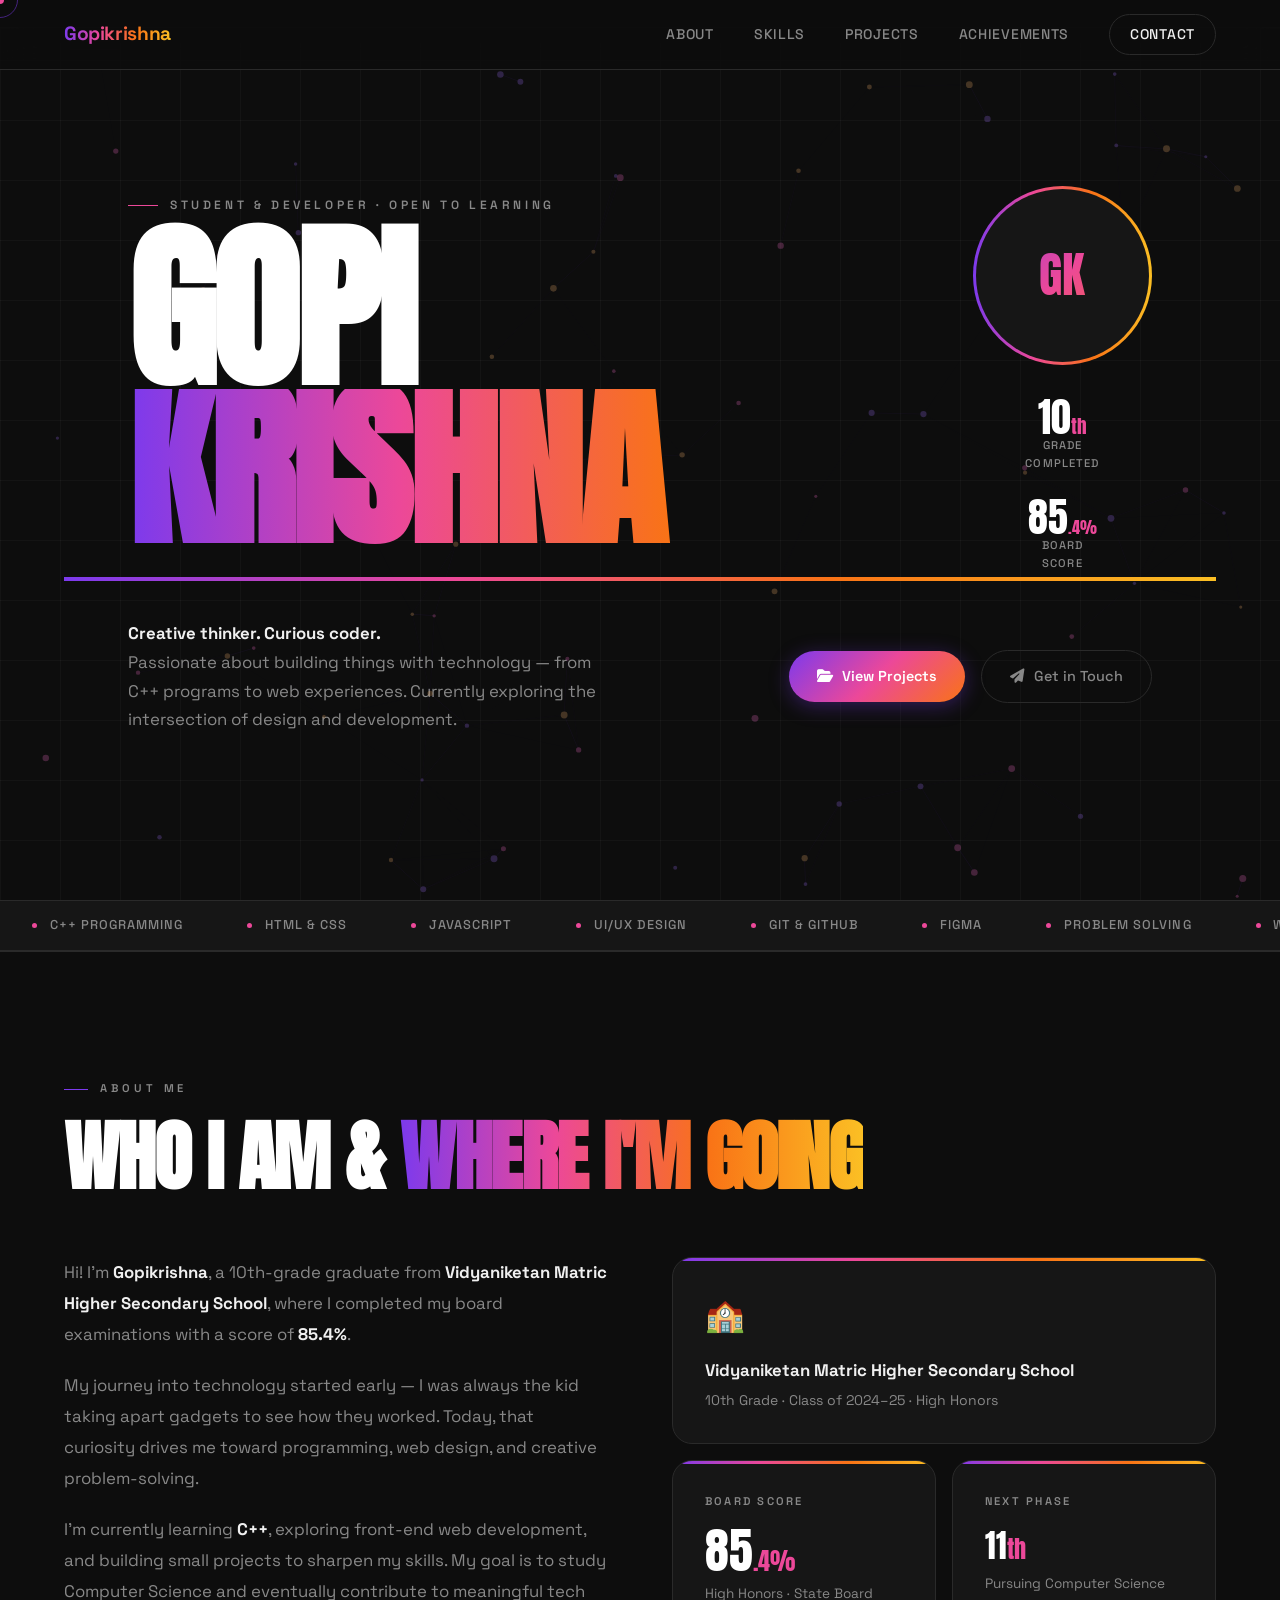
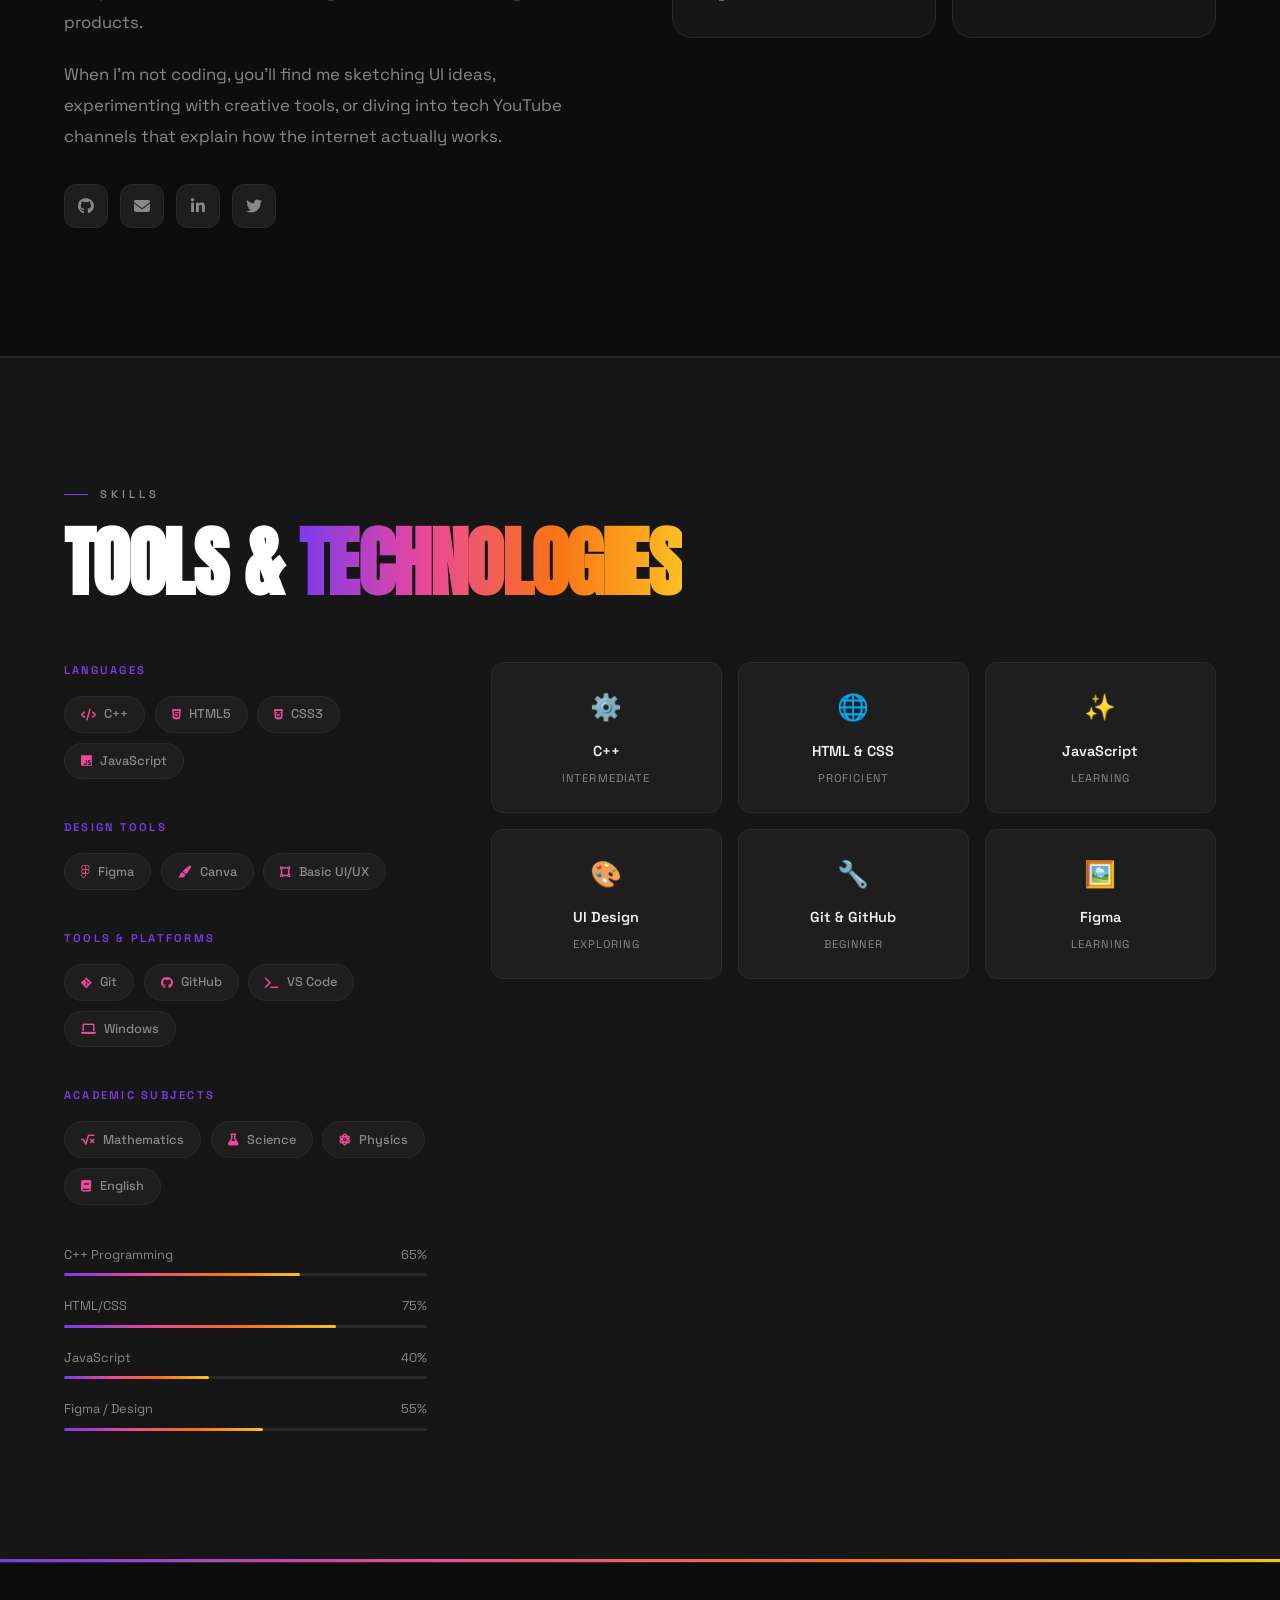
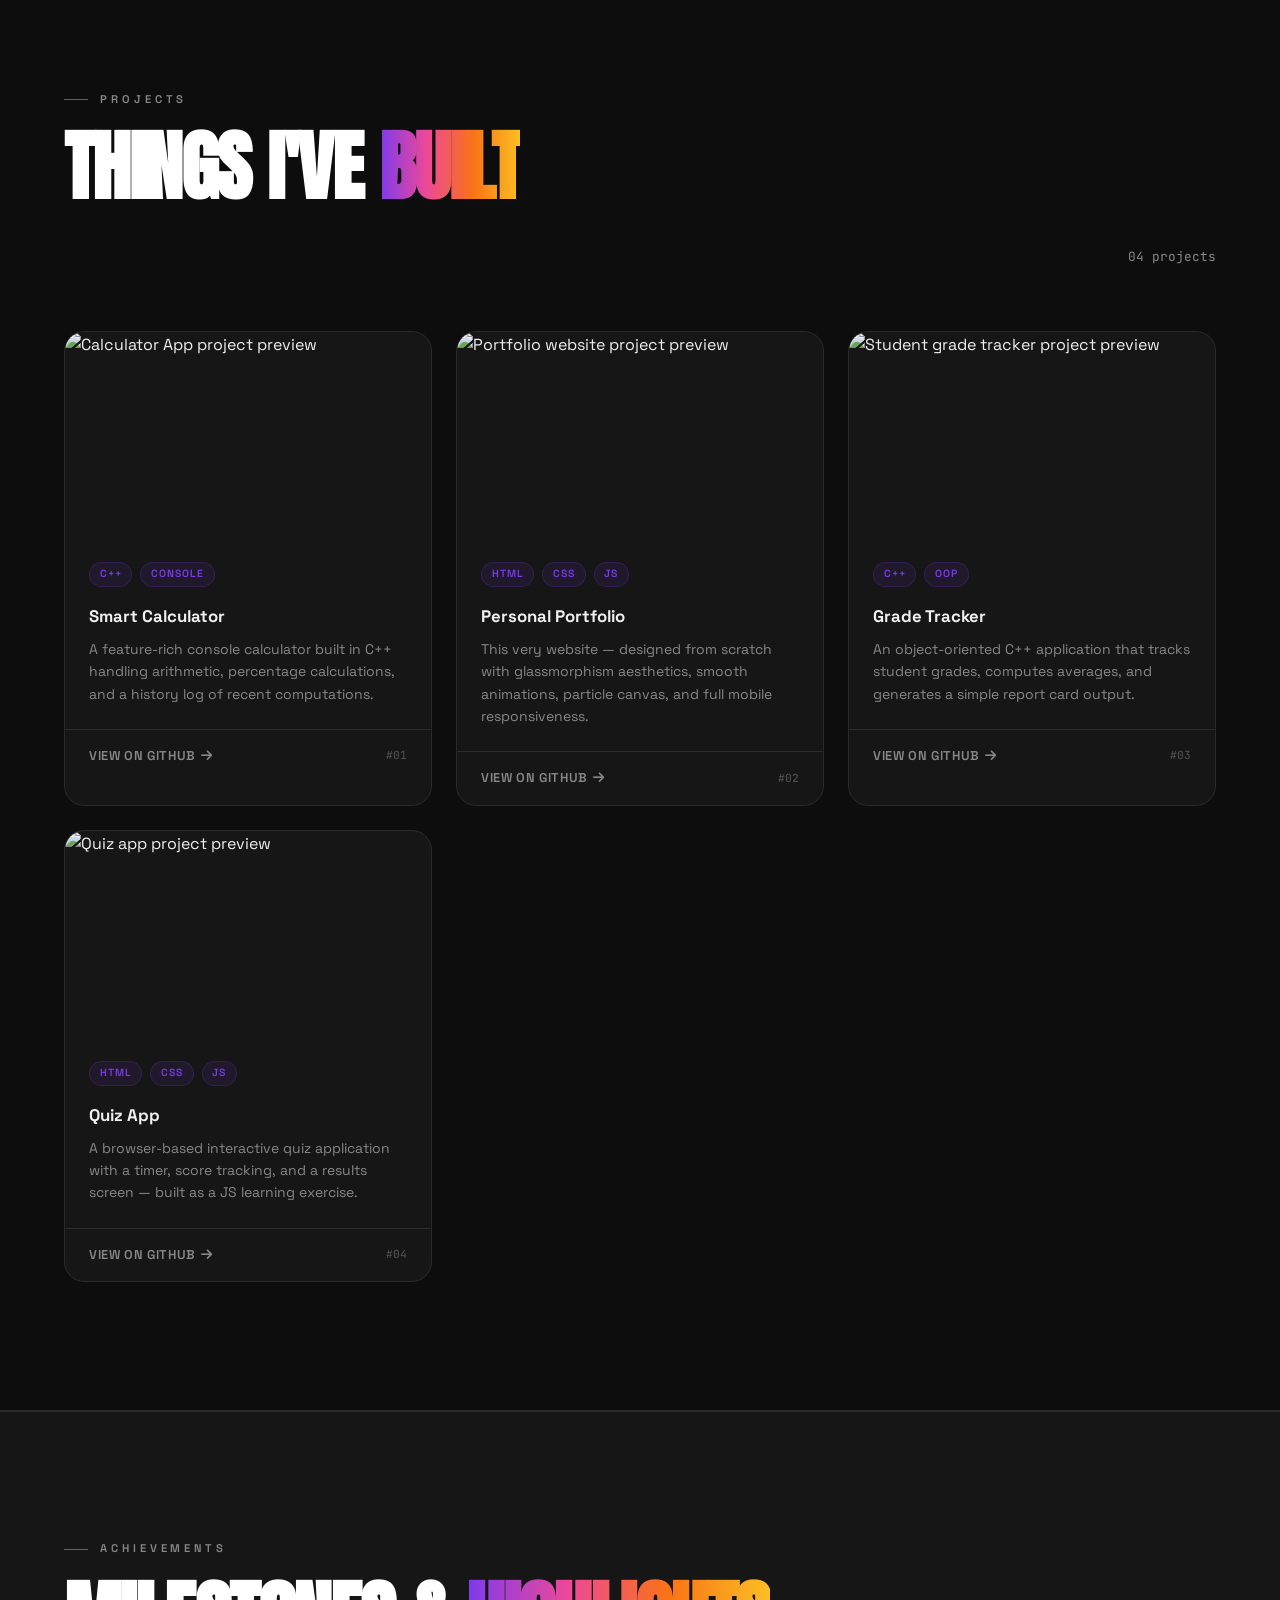
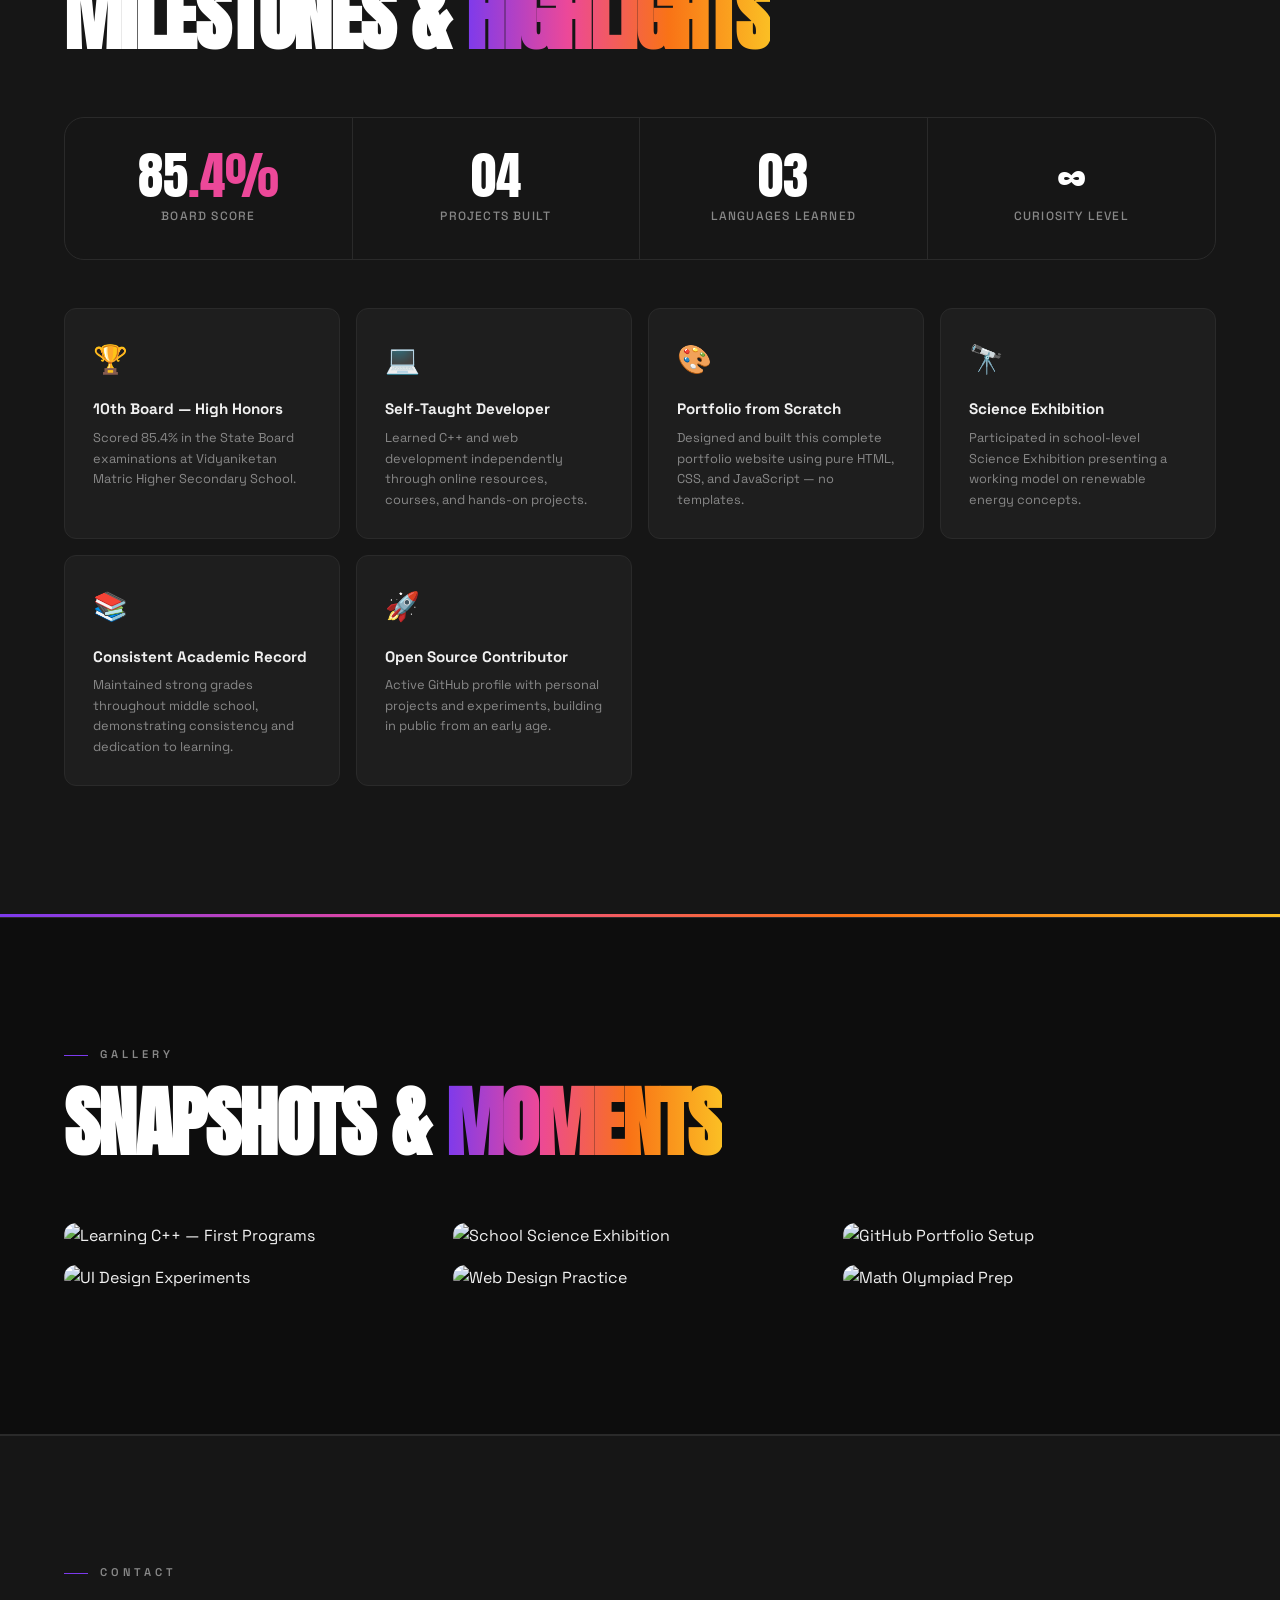
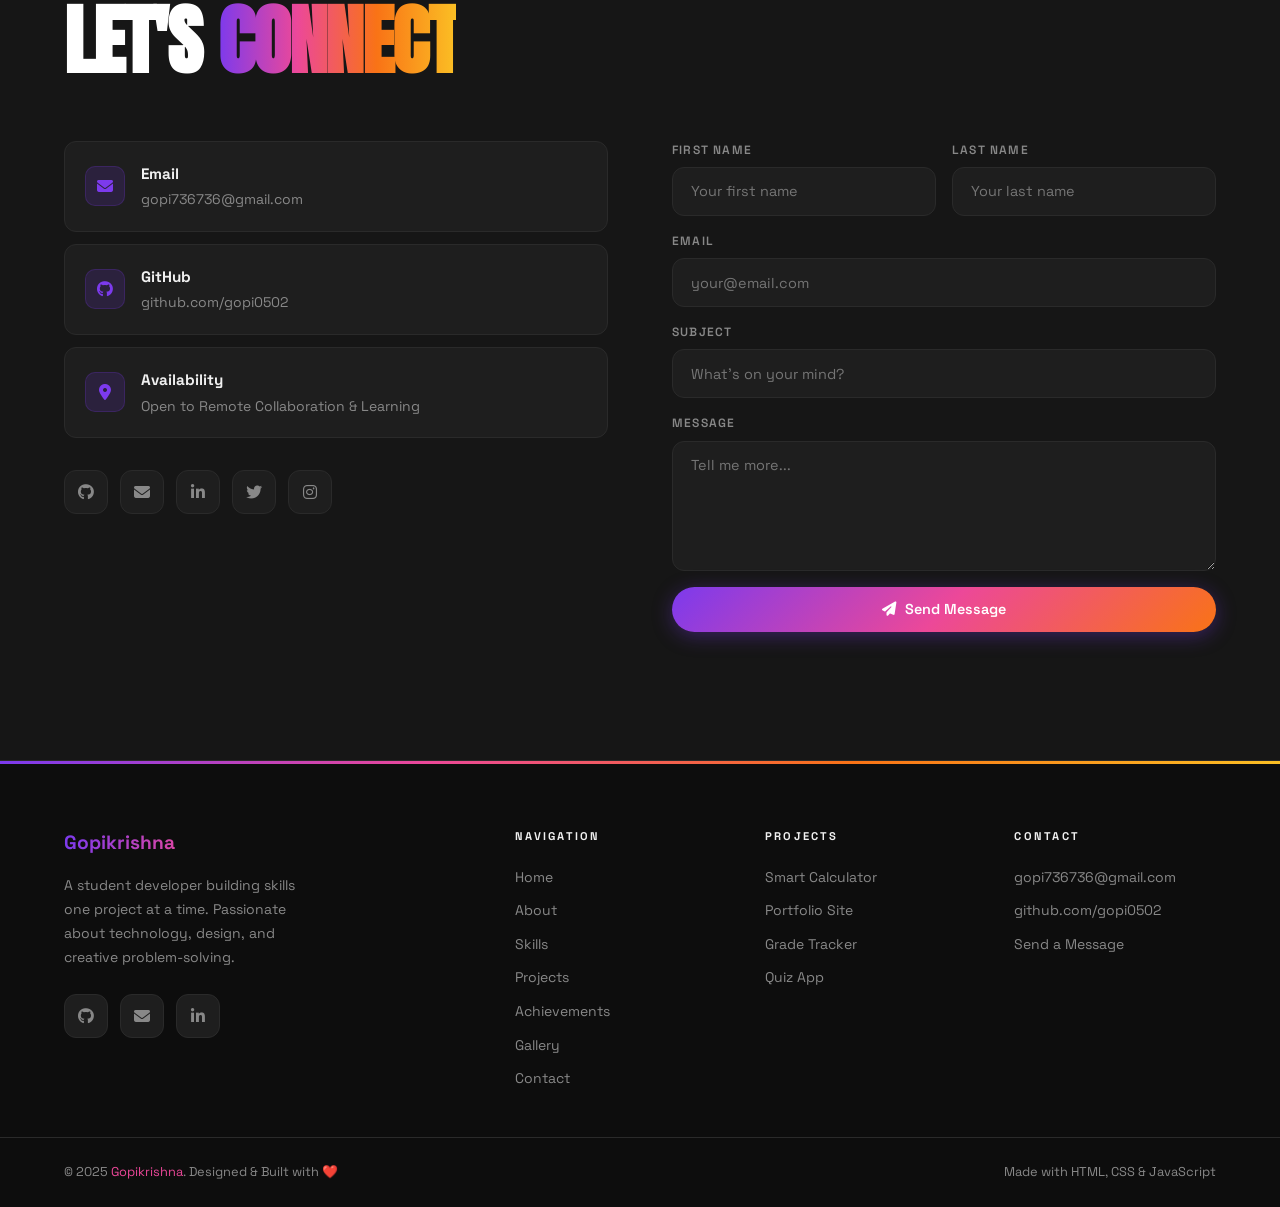
==== index.html @ faa22179 "Add files via upload" ====
<!DOCTYPE html>
<html lang="en">
<head>
  <meta charset="UTF-8" />
  <meta name="viewport" content="width=device-width, initial-scale=1.0" />
  <meta name="description" content="Gopikrishna — Student Developer & Tech Enthusiast. Explore my projects, skills, and achievements." />
  <meta name="keywords" content="Gopikrishna, student portfolio, developer, web design, C++, programming" />
  <meta name="author" content="Gopikrishna" />
  <meta property="og:title" content="Gopikrishna — Portfolio" />
  <meta property="og:description" content="Student Developer, Tech Enthusiast & Creative Thinker" />
  <meta property="og:type" content="website" />
  <title>Gopikrishna — Portfolio</title>

  <!-- Google Fonts: Space Grotesk (body) + Anton (hero display) -->
  <link rel="preconnect" href="https://fonts.googleapis.com" />
  <link rel="preconnect" href="https://fonts.gstatic.com" crossorigin />
  <link href="https://fonts.googleapis.com/css2?family=Anton&family=Space+Grotesk:wght@300;400;500;600;700&family=JetBrains+Mono:wght@400;500&display=swap" rel="stylesheet" />

  <!-- Font Awesome -->
  <link rel="stylesheet" href="https://cdnjs.cloudflare.com/ajax/libs/font-awesome/6.5.0/css/all.min.css" />

  <style>
    /* =============================================
       CSS CUSTOM PROPERTIES
    ============================================= */
    :root {
      --bg:          #0d0d0d;
      --bg-card:     #161616;
      --bg-card2:    #1e1e1e;
      --text:        #f0f0f0;
      --text-muted:  #888;
      --text-dim:    #555;
      --border:      #2a2a2a;
      --accent-1:    #7c3aed;  /* violet */
      --accent-2:    #ec4899;  /* pink */
      --accent-3:    #f97316;  /* orange */
      --accent-4:    #06b6d4;  /* cyan */
      --gradient:    linear-gradient(90deg, #7c3aed, #ec4899, #f97316, #fbbf24);
      --gradient-v:  linear-gradient(135deg, #7c3aed 0%, #ec4899 50%, #f97316 100%);
      --font-display: 'Anton', sans-serif;
      --font-body:    'Space Grotesk', sans-serif;
      --font-mono:    'JetBrains Mono', monospace;
      --nav-h:       70px;
      --radius:      12px;
      --radius-lg:   20px;
      --shadow:      0 8px 40px rgba(0,0,0,.6);
      --transition:  all 0.35s cubic-bezier(0.25, 0.46, 0.45, 0.94);
    }

    /* =============================================
       RESET & BASE
    ============================================= */
    *, *::before, *::after { box-sizing: border-box; margin: 0; padding: 0; }

    html { scroll-behavior: smooth; font-size: 16px; }

    body {
      background: var(--bg);
      color: var(--text);
      font-family: var(--font-body);
      line-height: 1.6;
      overflow-x: hidden;
      cursor: none;
    }

    a { color: inherit; text-decoration: none; }
    img { display: block; max-width: 100%; }
    ul { list-style: none; }

    /* =============================================
       CUSTOM CURSOR
    ============================================= */
    .cursor-dot {
      position: fixed; top: 0; left: 0; z-index: 9999;
      width: 8px; height: 8px; border-radius: 50%;
      background: var(--accent-2);
      pointer-events: none;
      transform: translate(-50%, -50%);
      transition: width .15s, height .15s, background .2s;
    }
    .cursor-ring {
      position: fixed; top: 0; left: 0; z-index: 9998;
      width: 36px; height: 36px; border-radius: 50%;
      border: 1.5px solid rgba(124,58,237,.5);
      pointer-events: none;
      transform: translate(-50%, -50%);
      transition: transform .08s linear, width .3s, height .3s, border-color .3s;
    }
    body.cursor-hover .cursor-dot { width: 14px; height: 14px; background: var(--accent-3); }
    body.cursor-hover .cursor-ring { width: 54px; height: 54px; border-color: var(--accent-3); }

    /* =============================================
       SCROLLBAR
    ============================================= */
    ::-webkit-scrollbar { width: 4px; }
    ::-webkit-scrollbar-track { background: var(--bg); }
    ::-webkit-scrollbar-thumb { background: var(--border); border-radius: 4px; }
    ::-webkit-scrollbar-thumb:hover { background: var(--accent-1); }

    /* =============================================
       GRID OVERLAY (background texture)
    ============================================= */
    .grid-overlay {
      position: fixed; inset: 0; z-index: 0; pointer-events: none;
      background-image:
        linear-gradient(rgba(255,255,255,.03) 1px, transparent 1px),
        linear-gradient(90deg, rgba(255,255,255,.03) 1px, transparent 1px);
      background-size: 60px 60px;
    }

    /* =============================================
       NAVIGATION
    ============================================= */
    nav {
      position: fixed; top: 0; left: 0; right: 0; z-index: 100;
      height: var(--nav-h);
      display: flex; align-items: center; justify-content: space-between;
      padding: 0 clamp(1.5rem, 5vw, 4rem);
      border-bottom: 1px solid var(--border);
      background: rgba(13,13,13,.85);
      backdrop-filter: blur(20px);
      transition: var(--transition);
    }
    nav.scrolled { border-bottom-color: rgba(124,58,237,.3); }

    .nav-logo {
      font-family: var(--font-body);
      font-weight: 700; font-size: 1.2rem;
      letter-spacing: -.02em;
      background: var(--gradient);
      -webkit-background-clip: text; -webkit-text-fill-color: transparent;
    }

    .nav-links {
      display: flex; align-items: center; gap: 2.5rem;
    }
    .nav-links a {
      font-size: .875rem; font-weight: 500;
      color: var(--text-muted);
      letter-spacing: .05em; text-transform: uppercase;
      transition: var(--transition);
      position: relative;
    }
    .nav-links a::after {
      content: ''; position: absolute; bottom: -3px; left: 0; right: 0;
      height: 1px; background: var(--gradient); transform: scaleX(0);
      transition: transform .3s ease; transform-origin: left;
    }
    .nav-links a:hover, .nav-links a.active { color: var(--text); }
    .nav-links a:hover::after, .nav-links a.active::after { transform: scaleX(1); }

    .nav-cta {
      padding: .5rem 1.25rem;
      border: 1px solid var(--border);
      border-radius: 100px;
      font-size: .8rem; font-weight: 600;
      letter-spacing: .05em; text-transform: uppercase;
      color: var(--text) !important;
      transition: var(--transition);
      background: transparent;
    }
    .nav-cta:hover {
      background: var(--accent-1) !important;
      border-color: var(--accent-1) !important;
      color: #fff !important;
    }
    .nav-cta::after { display: none !important; }

    /* Hamburger */
    .hamburger {
      display: none; flex-direction: column; gap: 5px;
      cursor: pointer; padding: 4px; background: none; border: none;
    }
    .hamburger span {
      display: block; width: 24px; height: 2px;
      background: var(--text); border-radius: 2px;
      transition: var(--transition);
    }
    .hamburger.open span:nth-child(1) { transform: rotate(45deg) translate(5px, 5px); }
    .hamburger.open span:nth-child(2) { opacity: 0; }
    .hamburger.open span:nth-child(3) { transform: rotate(-45deg) translate(5px, -5px); }

    /* Mobile menu */
    .mobile-menu {
      position: fixed; top: var(--nav-h); left: 0; right: 0; z-index: 99;
      background: rgba(13,13,13,.97);
      backdrop-filter: blur(20px);
      border-bottom: 1px solid var(--border);
      padding: 2rem;
      display: flex; flex-direction: column; gap: 1.5rem;
      transform: translateY(-110%); transition: transform .4s cubic-bezier(.77,0,.175,1);
    }
    .mobile-menu.open { transform: translateY(0); }
    .mobile-menu a { font-size: 1.5rem; font-weight: 600; }

    /* =============================================
       HERO SECTION — Dribbble-style big typography
    ============================================= */
    #hero {
      position: relative; z-index: 1;
      min-height: 100vh;
      padding-top: var(--nav-h);
      display: flex; flex-direction: column;
      overflow: hidden;
    }

    /* Top portion: name + avatar + stats */
    .hero-top {
      flex: 1;
      display: grid;
      grid-template-columns: 1fr auto;
      align-items: center;
      padding: clamp(3rem, 8vw, 6rem) clamp(1.5rem, 5vw, 4rem) 0;
      gap: 2rem;
    }

    .hero-headline-wrap { position: relative; }

    .hero-eyebrow {
      font-size: .75rem; font-weight: 600; letter-spacing: .3em;
      text-transform: uppercase; color: var(--text-muted);
      margin-bottom: 1rem;
      display: flex; align-items: center; gap: .75rem;
    }
    .hero-eyebrow::before {
      content: ''; display: inline-block;
      width: 30px; height: 1px; background: var(--accent-2);
    }

    .hero-name {
      font-family: var(--font-display);
      font-size: clamp(5rem, 14vw, 14rem);
      line-height: .88;
      letter-spacing: -.02em;
      color: #fff;
      text-transform: uppercase;
      /* Split to two lines naturally */
    }
    /* The gradient stripe sits between the two lines visually */
    .hero-name span.line1 { display: block; }
    .hero-name span.line2 {
      display: block;
      /* Clip gradient into second word */
      background: var(--gradient);
      -webkit-background-clip: text;
      -webkit-text-fill-color: transparent;
    }

    .hero-right {
      display: flex; flex-direction: column; align-items: center;
      gap: 2rem; padding-top: 1rem;
    }

    /* Avatar */
    .hero-avatar {
      width: clamp(110px, 14vw, 180px);
      height: clamp(110px, 14vw, 180px);
      border-radius: 50%;
      overflow: hidden;
      border: 3px solid transparent;
      background:
        linear-gradient(var(--bg-card), var(--bg-card)) padding-box,
        var(--gradient) border-box;
      flex-shrink: 0;
      position: relative;
    }
    .hero-avatar img {
      width: 100%; height: 100%; object-fit: cover;
      border-radius: 50%; filter: grayscale(20%);
    }
    .hero-avatar-initials {
      position: absolute; inset: 0;
      display: flex; align-items: center; justify-content: center;
      font-family: var(--font-display); font-size: 3rem;
      background: var(--gradient-v);
      -webkit-background-clip: text; -webkit-text-fill-color: transparent;
    }

    /* Stats (right column small numbers) */
    .hero-stats {
      display: flex; flex-direction: column; gap: 1.5rem;
      text-align: center;
    }
    .hero-stat-num {
      font-family: var(--font-display); font-size: 2.5rem;
      line-height: 1; color: #fff;
    }
    .hero-stat-label {
      font-size: .7rem; font-weight: 500; letter-spacing: .1em;
      text-transform: uppercase; color: var(--text-muted);
    }

    /* Gradient divider stripe (the iconic rainbow bar) */
    .hero-stripe {
      height: 4px;
      background: var(--gradient);
      margin: 0;
      position: relative;
      z-index: 2;
    }

    /* Bottom row: tagline + CTA */
    .hero-bottom {
      display: flex; align-items: center; justify-content: space-between;
      padding: clamp(1.5rem, 3vw, 2.5rem) clamp(1.5rem, 5vw, 4rem);
      gap: 1.5rem; flex-wrap: wrap;
    }
    .hero-tagline {
      font-size: clamp(.875rem, 2vw, 1.05rem);
      color: var(--text-muted);
      max-width: 480px; line-height: 1.7;
    }
    .hero-tagline strong { color: var(--text); }

    .hero-actions { display: flex; align-items: center; gap: 1rem; flex-wrap: wrap; }

    .btn-primary {
      display: inline-flex; align-items: center; gap: .6rem;
      padding: .85rem 1.75rem;
      background: var(--gradient-v); border: none;
      border-radius: 100px; color: #fff;
      font-family: var(--font-body); font-weight: 600; font-size: .9rem;
      cursor: pointer; transition: var(--transition);
      box-shadow: 0 4px 20px rgba(124,58,237,.35);
    }
    .btn-primary:hover { transform: translateY(-2px); box-shadow: 0 8px 30px rgba(124,58,237,.5); }

    .btn-ghost {
      display: inline-flex; align-items: center; gap: .6rem;
      padding: .85rem 1.75rem;
      background: transparent;
      border: 1px solid var(--border);
      border-radius: 100px; color: var(--text-muted);
      font-family: var(--font-body); font-weight: 500; font-size: .9rem;
      cursor: pointer; transition: var(--transition);
    }
    .btn-ghost:hover { border-color: var(--text-muted); color: var(--text); transform: translateY(-2px); }

    /* =============================================
       MARQUEE TICKER
    ============================================= */
    .marquee-bar {
      position: relative; z-index: 2;
      background: var(--bg-card); border-top: 1px solid var(--border);
      border-bottom: 1px solid var(--border);
      overflow: hidden; padding: .9rem 0;
    }
    .marquee-track {
      display: flex; gap: 0;
      animation: marquee 28s linear infinite;
      white-space: nowrap;
    }
    .marquee-item {
      display: inline-flex; align-items: center; gap: .8rem;
      padding: 0 2rem;
      font-size: .8rem; font-weight: 500;
      letter-spacing: .08em; text-transform: uppercase;
      color: var(--text-muted);
      flex-shrink: 0;
    }
    .marquee-item .dot {
      width: 5px; height: 5px; border-radius: 50%;
      background: var(--accent-2); flex-shrink: 0;
    }
    @keyframes marquee {
      from { transform: translateX(0); }
      to   { transform: translateX(-50%); }
    }

    /* =============================================
       SECTION SHARED STYLES
    ============================================= */
    section {
      position: relative; z-index: 1;
      padding: clamp(4rem, 10vw, 8rem) clamp(1.5rem, 5vw, 4rem);
    }

    .section-label {
      font-size: .7rem; font-weight: 600; letter-spacing: .35em;
      text-transform: uppercase; color: var(--text-muted);
      display: flex; align-items: center; gap: .75rem;
      margin-bottom: 1.5rem;
    }
    .section-label::before {
      content: ''; width: 24px; height: 1px; background: var(--accent-1);
    }

    .section-title {
      font-family: var(--font-display);
      font-size: clamp(2.5rem, 6vw, 5rem);
      line-height: .92; letter-spacing: -.02em;
      text-transform: uppercase; color: #fff;
      margin-bottom: clamp(2.5rem, 5vw, 4rem);
    }
    .section-title .grad {
      background: var(--gradient);
      -webkit-background-clip: text; -webkit-text-fill-color: transparent;
    }

    .section-divider { height: 1px; background: var(--border); margin: 0; }
    .section-stripe { height: 3px; background: var(--gradient); }

    /* Fade-in on scroll */
    .fade-in {
      opacity: 0; transform: translateY(30px);
      transition: opacity .7s ease, transform .7s ease;
    }
    .fade-in.visible { opacity: 1; transform: translateY(0); }
    .fade-in.delay-1 { transition-delay: .1s; }
    .fade-in.delay-2 { transition-delay: .2s; }
    .fade-in.delay-3 { transition-delay: .35s; }
    .fade-in.delay-4 { transition-delay: .5s; }

    /* =============================================
       ABOUT SECTION
    ============================================= */
    #about { background: var(--bg); border-top: 1px solid var(--border); }

    .about-grid {
      display: grid;
      grid-template-columns: 1fr 1fr;
      gap: clamp(2rem, 5vw, 5rem);
      align-items: start;
    }

    .about-text p {
      font-size: 1.05rem; color: var(--text-muted); line-height: 1.85;
      margin-bottom: 1.25rem;
    }
    .about-text p strong { color: var(--text); }

    .about-card {
      background: var(--bg-card);
      border: 1px solid var(--border); border-radius: var(--radius-lg);
      padding: 2rem; position: relative; overflow: hidden;
    }
    .about-card::before {
      content: ''; position: absolute; top: 0; left: 0; right: 0;
      height: 3px; background: var(--gradient);
    }

    .about-card-title {
      font-size: .7rem; font-weight: 600; letter-spacing: .2em;
      text-transform: uppercase; color: var(--text-muted);
      margin-bottom: 1rem;
    }
    .about-card-value {
      font-family: var(--font-display);
      font-size: 3rem; color: #fff; line-height: 1;
    }
    .about-card-value .unit { font-size: 1.5rem; color: var(--accent-2); }
    .about-card-sub { font-size: .85rem; color: var(--text-muted); margin-top: .5rem; }

    .about-cards-row { display: grid; grid-template-columns: 1fr 1fr; gap: 1rem; }

    /* School info card */
    .school-card {
      background: var(--bg-card); border: 1px solid var(--border);
      border-radius: var(--radius-lg); padding: 2rem;
      position: relative; overflow: hidden;
      grid-column: 1 / -1;
    }
    .school-card::before {
      content: ''; position: absolute; top: 0; left: 0; right: 0;
      height: 3px; background: var(--gradient);
    }
    .school-card-icon { font-size: 2rem; margin-bottom: 1rem; }
    .school-card-name { font-weight: 700; font-size: 1.05rem; margin-bottom: .3rem; }
    .school-card-detail { font-size: .875rem; color: var(--text-muted); }

    /* Bubble effect for about cards */
    .bubble-box {
      cursor: pointer;
      transition: transform 0.38s cubic-bezier(0.34, 1.56, 0.64, 1),
                  box-shadow 0.38s ease,
                  border-color 0.38s ease;
    }
    .bubble-box:hover,
    .bubble-box:active,
    .bubble-box.is-bubble-inflated {
      transform: scale(1.06);
      box-shadow: 0 12px 40px rgba(124,58,237,.25);
      border-color: rgba(124,58,237,.4);
      z-index: 5;
    }

    /* =============================================
       SKILLS SECTION
    ============================================= */
    #skills { background: var(--bg-card); border-top: 1px solid var(--border); }

    .skills-layout {
      display: grid;
      grid-template-columns: 1fr 2fr;
      gap: clamp(2rem, 5vw, 5rem);
      align-items: start;
    }

    .skill-category { margin-bottom: 2.5rem; }
    .skill-cat-label {
      font-size: .7rem; font-weight: 600; letter-spacing: .2em;
      text-transform: uppercase; color: var(--accent-1);
      margin-bottom: 1rem;
    }

    .skill-tags { display: flex; flex-wrap: wrap; gap: .6rem; }
    .skill-tag {
      display: inline-flex; align-items: center; gap: .5rem;
      padding: .45rem 1rem;
      background: var(--bg-card2); border: 1px solid var(--border);
      border-radius: 100px;
      font-size: .8rem; font-weight: 500; color: var(--text-muted);
      transition: var(--transition); cursor: default;
    }
    .skill-tag:hover { border-color: var(--accent-1); color: var(--text); background: rgba(124,58,237,.1); }
    .skill-tag .skill-icon { color: var(--accent-2); font-size: .75rem; }

    /* Big skill display on right */
    .skills-big-grid {
      display: grid; grid-template-columns: repeat(3, 1fr); gap: 1rem;
    }

    .skill-card {
      background: var(--bg-card2); border: 1px solid var(--border);
      border-radius: var(--radius); padding: 1.5rem 1.25rem;
      text-align: center; position: relative; overflow: hidden;
      transition: var(--transition);
    }
    .skill-card::before {
      content: ''; position: absolute; bottom: 0; left: 0; right: 0;
      height: 2px; background: var(--gradient);
      transform: scaleX(0); transition: transform .4s ease;
    }
    .skill-card:hover { border-color: rgba(124,58,237,.3); transform: translateY(-4px); }
    .skill-card:hover::before { transform: scaleX(1); }

    .skill-card-icon { font-size: 1.6rem; margin-bottom: .75rem; }
    .skill-card-name { font-weight: 600; font-size: .9rem; margin-bottom: .4rem; }
    .skill-card-level {
      font-size: .7rem; letter-spacing: .1em; text-transform: uppercase;
      color: var(--text-muted);
    }

    /* Progress bars */
    .progress-list { display: flex; flex-direction: column; gap: 1.25rem; }
    .progress-item {}
    .progress-header {
      display: flex; justify-content: space-between;
      font-size: .8rem; color: var(--text-muted); margin-bottom: .5rem;
    }
    .progress-bar {
      height: 3px; background: var(--border); border-radius: 3px; overflow: hidden;
    }
    .progress-fill {
      height: 100%; border-radius: 3px;
      background: var(--gradient);
      width: 0; transition: width 1.2s cubic-bezier(.25,.46,.45,.94);
    }

    /* =============================================
       PROJECTS SECTION
    ============================================= */
    #projects { background: var(--bg); border-top: 1px solid var(--border); }

    .projects-header {
      display: flex; align-items: flex-end; justify-content: space-between;
      margin-bottom: clamp(2.5rem, 5vw, 4rem); flex-wrap: wrap; gap: 1.5rem;
    }
    .projects-count {
      font-family: var(--font-mono); font-size: .8rem;
      color: var(--text-muted);
    }

    .projects-grid {
      display: grid;
      grid-template-columns: repeat(auto-fill, minmax(320px, 1fr));
      gap: 1.5rem;
    }

    .project-card {
      background: var(--bg-card); border: 1px solid var(--border);
      border-radius: var(--radius-lg); overflow: hidden;
      position: relative;
      transition: transform 0.38s cubic-bezier(0.34, 1.56, 0.64, 1), box-shadow .35s ease, border-color .35s ease;
      cursor: pointer;
    }
    .project-card:hover {
      transform: scale(1.04) translateY(-4px);
      box-shadow: 0 20px 50px rgba(0,0,0,.5);
      border-color: rgba(124,58,237,.3);
    }

    .project-thumb {
      width: 100%; aspect-ratio: 16/9;
      object-fit: cover; display: block;
      filter: grayscale(30%); transition: filter .4s;
    }
    .project-card:hover .project-thumb { filter: grayscale(0%); }

    .project-info { padding: 1.5rem; }
    .project-tags { display: flex; flex-wrap: wrap; gap: .5rem; margin-bottom: 1rem; }
    .project-tag {
      font-size: .65rem; font-weight: 600; letter-spacing: .1em;
      text-transform: uppercase; color: var(--accent-1);
      padding: .2rem .6rem; background: rgba(124,58,237,.1);
      border: 1px solid rgba(124,58,237,.2); border-radius: 100px;
    }
    .project-title { font-weight: 700; font-size: 1.05rem; margin-bottom: .5rem; }
    .project-desc { font-size: .875rem; color: var(--text-muted); line-height: 1.6; }

    .project-footer {
      display: flex; align-items: center; justify-content: space-between;
      padding: 1rem 1.5rem;
      border-top: 1px solid var(--border);
    }
    .project-link {
      display: inline-flex; align-items: center; gap: .4rem;
      font-size: .8rem; font-weight: 600; letter-spacing: .05em;
      text-transform: uppercase; color: var(--text-muted);
      transition: color .25s;
    }
    .project-card:hover .project-link { color: var(--accent-2); }
    .project-number {
      font-family: var(--font-mono); font-size: .7rem; color: var(--text-dim);
    }

    /* =============================================
       ACHIEVEMENTS SECTION
    ============================================= */
    #achievements {
      background: var(--bg-card); border-top: 1px solid var(--border);
    }

    .ach-grid { display: grid; grid-template-columns: repeat(auto-fill, minmax(260px, 1fr)); gap: 1rem; }

    .ach-card {
      background: var(--bg-card2); border: 1px solid var(--border);
      border-radius: var(--radius); padding: 1.75rem;
      transition: transform 0.38s cubic-bezier(0.34, 1.56, 0.64, 1), box-shadow .35s, border-color .35s;
      cursor: default; position: relative; overflow: hidden;
    }
    .ach-card::after {
      content: ''; position: absolute;
      bottom: 0; left: 0; right: 0; height: 2px;
      background: var(--gradient); transform: scaleX(0);
      transition: transform .4s ease;
    }
    .ach-card:hover { transform: scale(1.04); box-shadow: 0 12px 35px rgba(0,0,0,.4); border-color: rgba(124,58,237,.3); }
    .ach-card:hover::after { transform: scaleX(1); }

    .ach-icon { font-size: 1.75rem; margin-bottom: 1rem; }
    .ach-title { font-weight: 700; font-size: .95rem; margin-bottom: .4rem; }
    .ach-desc { font-size: .8rem; color: var(--text-muted); line-height: 1.6; }

    /* Big stat strip */
    .stat-strip {
      display: grid;
      grid-template-columns: repeat(4, 1fr);
      border: 1px solid var(--border); border-radius: var(--radius-lg);
      overflow: hidden; margin-bottom: 3rem;
    }
    .stat-strip-item {
      padding: 2rem 1.5rem; text-align: center;
      border-right: 1px solid var(--border);
      transition: var(--transition); cursor: default;
    }
    .stat-strip-item:last-child { border-right: none; }
    .stat-strip-item:hover { background: rgba(124,58,237,.06); }
    .stat-strip-num {
      font-family: var(--font-display); font-size: clamp(2rem, 4vw, 3.5rem);
      line-height: 1; color: #fff; margin-bottom: .4rem;
    }
    .stat-strip-num .accent { color: var(--accent-2); }
    .stat-strip-label { font-size: .75rem; font-weight: 500; letter-spacing: .1em; text-transform: uppercase; color: var(--text-muted); }

    /* =============================================
       GALLERY / LIGHTBOX
    ============================================= */
    #gallery { background: var(--bg); border-top: 1px solid var(--border); }

    .gallery-grid {
      columns: 3; gap: 1rem; column-gap: 1rem;
    }
    .gallery-item {
      break-inside: avoid; margin-bottom: 1rem;
      border-radius: var(--radius); overflow: hidden;
      cursor: pointer; position: relative;
    }
    .gallery-item img {
      width: 100%; display: block;
      filter: grayscale(20%); transition: filter .4s, transform .5s;
    }
    .gallery-item:hover img { filter: grayscale(0%); transform: scale(1.03); }
    .gallery-item-overlay {
      position: absolute; inset: 0;
      background: linear-gradient(to top, rgba(0,0,0,.7), transparent 60%);
      opacity: 0; transition: opacity .3s;
      display: flex; align-items: flex-end; padding: 1rem;
    }
    .gallery-item:hover .gallery-item-overlay { opacity: 1; }
    .gallery-item-caption { font-size: .8rem; font-weight: 500; color: #fff; }

    /* Lightbox */
    .lightbox {
      position: fixed; inset: 0; z-index: 1000;
      background: rgba(0,0,0,.93);
      display: none; align-items: center; justify-content: center;
      backdrop-filter: blur(12px);
    }
    .lightbox.active { display: flex; }
    .lightbox-img {
      max-width: 85vw; max-height: 80vh;
      border-radius: var(--radius); box-shadow: var(--shadow);
      object-fit: contain;
    }
    .lightbox-close {
      position: absolute; top: 1.5rem; right: 1.5rem;
      width: 44px; height: 44px; border-radius: 50%;
      background: rgba(255,255,255,.08); border: 1px solid var(--border);
      color: #fff; font-size: 1.1rem; cursor: pointer;
      display: flex; align-items: center; justify-content: center;
      transition: var(--transition);
    }
    .lightbox-close:hover { background: var(--accent-2); }
    .lightbox-nav {
      position: absolute; top: 50%; transform: translateY(-50%);
      width: 44px; height: 44px; border-radius: 50%;
      background: rgba(255,255,255,.08); border: 1px solid var(--border);
      color: #fff; font-size: .9rem; cursor: pointer;
      display: flex; align-items: center; justify-content: center;
      transition: var(--transition);
    }
    .lightbox-nav:hover { background: var(--accent-1); }
    .lightbox-prev { left: 1.5rem; }
    .lightbox-next { right: 1.5rem; }
    .lightbox-caption {
      position: absolute; bottom: 1.5rem; left: 50%; transform: translateX(-50%);
      font-size: .85rem; color: var(--text-muted);
      background: rgba(0,0,0,.5); padding: .4rem 1rem; border-radius: 100px;
    }

    /* =============================================
       CONTACT SECTION
    ============================================= */
    #contact { background: var(--bg-card); border-top: 1px solid var(--border); }

    .contact-layout {
      display: grid; grid-template-columns: 1fr 1fr;
      gap: clamp(2rem, 5vw, 5rem); align-items: start;
    }

    .contact-info-item {
      display: flex; align-items: center; gap: 1rem;
      padding: 1.25rem; background: var(--bg-card2);
      border: 1px solid var(--border); border-radius: var(--radius);
      margin-bottom: .75rem; transition: var(--transition);
    }
    .contact-info-item:hover { border-color: var(--accent-1); }
    .contact-info-icon {
      width: 40px; height: 40px; border-radius: 10px;
      background: rgba(124,58,237,.15); border: 1px solid rgba(124,58,237,.2);
      display: flex; align-items: center; justify-content: center;
      color: var(--accent-1); flex-shrink: 0;
    }
    .contact-info-text { font-size: .875rem; color: var(--text-muted); }
    .contact-info-text strong { display: block; color: var(--text); font-size: .95rem; margin-bottom: .15rem; }

    .contact-form { display: flex; flex-direction: column; gap: 1rem; }
    .form-row { display: grid; grid-template-columns: 1fr 1fr; gap: 1rem; }
    .form-group { display: flex; flex-direction: column; gap: .45rem; }
    .form-label { font-size: .75rem; font-weight: 600; letter-spacing: .1em; text-transform: uppercase; color: var(--text-muted); }
    .form-input, .form-textarea {
      padding: .9rem 1.1rem;
      background: var(--bg-card2); border: 1px solid var(--border);
      border-radius: var(--radius); color: var(--text);
      font-family: var(--font-body); font-size: .9rem;
      transition: border-color .25s, box-shadow .25s;
      outline: none; width: 100%;
    }
    .form-input:focus, .form-textarea:focus {
      border-color: var(--accent-1);
      box-shadow: 0 0 0 3px rgba(124,58,237,.12);
    }
    .form-textarea { resize: vertical; min-height: 130px; }

    /* Social links */
    .social-links { display: flex; gap: .75rem; margin-top: 2rem; }
    .social-link {
      width: 44px; height: 44px; border-radius: 12px;
      background: var(--bg-card2); border: 1px solid var(--border);
      display: flex; align-items: center; justify-content: center;
      font-size: 1rem; color: var(--text-muted);
      transition: var(--transition);
    }
    .social-link:hover { background: var(--accent-1); border-color: var(--accent-1); color: #fff; transform: translateY(-3px); }

    /* =============================================
       FOOTER
    ============================================= */
    footer {
      position: relative; z-index: 1;
      border-top: 1px solid var(--border);
      background: var(--bg);
    }

    .footer-stripe { height: 3px; background: var(--gradient); }

    .footer-top {
      display: grid;
      grid-template-columns: 2fr 1fr 1fr 1fr;
      gap: 3rem;
      padding: 4rem clamp(1.5rem, 5vw, 4rem) 3rem;
    }

    .footer-brand .footer-logo {
      font-weight: 700; font-size: 1.2rem;
      background: var(--gradient);
      -webkit-background-clip: text; -webkit-text-fill-color: transparent;
      margin-bottom: 1rem;
    }
    .footer-brand p { font-size: .875rem; color: var(--text-muted); line-height: 1.7; max-width: 260px; }

    .footer-col-title { font-size: .7rem; font-weight: 700; letter-spacing: .2em; text-transform: uppercase; color: var(--text); margin-bottom: 1.25rem; }
    .footer-col-links { display: flex; flex-direction: column; gap: .7rem; }
    .footer-col-links a { font-size: .875rem; color: var(--text-muted); transition: color .25s; }
    .footer-col-links a:hover { color: var(--text); }

    .footer-bottom {
      display: flex; align-items: center; justify-content: space-between;
      padding: 1.5rem clamp(1.5rem, 5vw, 4rem);
      border-top: 1px solid var(--border);
      flex-wrap: wrap; gap: 1rem;
    }
    .footer-copy { font-size: .8rem; color: var(--text-muted); }
    .footer-copy span { color: var(--accent-2); }

    /* =============================================
       BACK TO TOP
    ============================================= */
    .back-top {
      position: fixed; bottom: 2rem; right: 2rem; z-index: 50;
      width: 44px; height: 44px; border-radius: 12px;
      background: var(--accent-1); border: none;
      color: #fff; font-size: .9rem; cursor: pointer;
      display: flex; align-items: center; justify-content: center;
      box-shadow: 0 4px 20px rgba(124,58,237,.4);
      opacity: 0; transform: translateY(10px);
      transition: opacity .3s, transform .3s;
    }
    .back-top.visible { opacity: 1; transform: translateY(0); }
    .back-top:hover { background: var(--accent-2); transform: translateY(-3px); }

    /* =============================================
       CANVAS (ambient particle) BEHIND HERO
    ============================================= */
    #particle-canvas {
      position: absolute; top: 0; left: 0;
      width: 100%; height: 100%;
      pointer-events: none; z-index: 0; opacity: .35;
    }

    /* =============================================
       RESPONSIVE
    ============================================= */
    @media (max-width: 1024px) {
      .about-grid { grid-template-columns: 1fr; }
      .skills-layout { grid-template-columns: 1fr; }
      .skills-big-grid { grid-template-columns: repeat(2, 1fr); }
      .footer-top { grid-template-columns: 1fr 1fr; gap: 2rem; }
      .stat-strip { grid-template-columns: repeat(2, 1fr); }
      .stat-strip-item:nth-child(2) { border-right: none; }
      .stat-strip-item:nth-child(3) { border-top: 1px solid var(--border); }
    }

    @media (max-width: 768px) {
      .nav-links { display: none; }
      .hamburger { display: flex; }
      .hero-top { grid-template-columns: 1fr; }
      .hero-right { flex-direction: row; justify-content: flex-start; }
      .hero-stats { flex-direction: row; gap: 2rem; }
      .about-cards-row { grid-template-columns: 1fr; }
      .projects-grid { grid-template-columns: 1fr; }
      .contact-layout { grid-template-columns: 1fr; }
      .form-row { grid-template-columns: 1fr; }
      .gallery-grid { columns: 2; }
      .ach-grid { grid-template-columns: 1fr 1fr; }
      .footer-top { grid-template-columns: 1fr 1fr; }
      .stat-strip { grid-template-columns: repeat(2, 1fr); }
    }

    @media (max-width: 480px) {
      .hero-name { font-size: clamp(3.5rem, 18vw, 5rem); }
      .gallery-grid { columns: 1; }
      .ach-grid { grid-template-columns: 1fr; }
      .footer-top { grid-template-columns: 1fr; }
      .stat-strip { grid-template-columns: 1fr 1fr; }
    }
  </style>
</head>

<body>
  <!-- Custom cursor -->
  <div class="cursor-dot" id="cursorDot"></div>
  <div class="cursor-ring" id="cursorRing"></div>

  <!-- Grid overlay texture -->
  <div class="grid-overlay" aria-hidden="true"></div>

  <!-- ====== NAVIGATION ====== -->
  <nav id="navbar" role="navigation" aria-label="Main navigation">
    <a href="#hero" class="nav-logo" aria-label="Gopikrishna home">Gopikrishna</a>

    <div class="nav-links" role="list">
      <a href="#about"        role="listitem" class="active">About</a>
      <a href="#skills"       role="listitem">Skills</a>
      <a href="#projects"     role="listitem">Projects</a>
      <a href="#achievements" role="listitem">Achievements</a>
      <a href="#contact" class="nav-cta" role="listitem">Contact</a>
    </div>

    <button class="hamburger" id="hamburger" aria-label="Toggle menu" aria-expanded="false">
      <span></span><span></span><span></span>
    </button>
  </nav>

  <!-- Mobile menu -->
  <div class="mobile-menu" id="mobileMenu" role="dialog" aria-label="Mobile navigation">
    <a href="#about"        onclick="closeMobile()">About</a>
    <a href="#skills"       onclick="closeMobile()">Skills</a>
    <a href="#projects"     onclick="closeMobile()">Projects</a>
    <a href="#achievements" onclick="closeMobile()">Achievements</a>
    <a href="#gallery"      onclick="closeMobile()">Gallery</a>
    <a href="#contact"      onclick="closeMobile()">Contact</a>
  </div>

  <!-- ====== HERO SECTION ====== -->
  <section id="hero" aria-label="Hero">
    <canvas id="particle-canvas" aria-hidden="true"></canvas>

    <!-- Top: big name + avatar + stats -->
    <div class="hero-top">
      <div class="hero-headline-wrap">
        <div class="hero-eyebrow">Student &amp; Developer · Open to Learning</div>
        <h1 class="hero-name">
          <span class="line1">Gopi</span>
          <span class="line2">krishna</span>
        </h1>
      </div>

      <div class="hero-right">
        <!-- Circular avatar -->
        <div class="hero-avatar" aria-label="Gopikrishna profile photo">
          <div class="hero-avatar-initials" aria-hidden="true">GK</div>
        </div>

        <!-- Stats column -->
        <div class="hero-stats">
          <div>
            <div class="hero-stat-num">10<span style="font-size:1.2rem;color:var(--accent-2)">th</span></div>
            <div class="hero-stat-label">Grade<br>Completed</div>
          </div>
          <div>
            <div class="hero-stat-num">85<span style="font-size:1rem;color:var(--accent-2)">.4%</span></div>
            <div class="hero-stat-label">Board<br>Score</div>
          </div>
        </div>
      </div>
    </div><!-- /.hero-top -->

    <!-- Rainbow gradient stripe -->
    <div class="hero-stripe" aria-hidden="true"></div>

    <!-- Bottom: tagline + CTA -->
    <div class="hero-bottom">
      <p class="hero-tagline">
        <strong>Creative thinker. Curious coder.</strong><br>
        Passionate about building things with technology — from C++ programs to web experiences.
        Currently exploring the intersection of design and development.
      </p>
      <div class="hero-actions">
        <a href="#projects" class="btn-primary">
          <i class="fas fa-folder-open" aria-hidden="true"></i> View Projects
        </a>
        <a href="#contact" class="btn-ghost">
          <i class="fas fa-paper-plane" aria-hidden="true"></i> Get in Touch
        </a>
      </div>
    </div><!-- /.hero-bottom -->
  </section><!-- /#hero -->

  <!-- ====== MARQUEE TICKER ====== -->
  <div class="marquee-bar" aria-hidden="true">
    <div class="marquee-track" id="marqueeTrack">
      <!-- Items duplicated in JS for seamless loop -->
    </div>
  </div>

  <!-- ====== ABOUT SECTION ====== -->
  <section id="about" aria-label="About me">
    <div class="section-label">About Me</div>
    <h2 class="section-title">Who I Am &amp; <span class="grad">Where I'm Going</span></h2>

    <div class="about-grid">
      <!-- Left: text -->
      <div class="about-text fade-in">
        <p>
          Hi! I'm <strong>Gopikrishna</strong>, a 10th-grade graduate from
          <strong>Vidyaniketan Matric Higher Secondary School</strong>,
          where I completed my board examinations with a score of <strong>85.4%</strong>.
        </p>
        <p>
          My journey into technology started early — I was always the kid taking apart gadgets
          to see how they worked. Today, that curiosity drives me toward programming, web design,
          and creative problem-solving.
        </p>
        <p>
          I'm currently learning <strong>C++</strong>, exploring front-end web development,
          and building small projects to sharpen my skills. My goal is to study Computer Science
          and eventually contribute to meaningful tech products.
        </p>
        <p>
          When I'm not coding, you'll find me sketching UI ideas, experimenting with creative tools,
          or diving into tech YouTube channels that explain how the internet actually works.
        </p>

        <!-- Social links in about -->
        <div class="social-links">
          <a href="https://github.com/gopi0502" target="_blank" rel="noopener noreferrer" class="social-link" aria-label="GitHub">
            <i class="fab fa-github"></i>
          </a>
          <a href="mailto:gopi736736@gmail.com" class="social-link" aria-label="Email">
            <i class="fas fa-envelope"></i>
          </a>
          <a href="#contact" class="social-link" aria-label="LinkedIn placeholder">
            <i class="fab fa-linkedin-in"></i>
          </a>
          <a href="#contact" class="social-link" aria-label="Twitter placeholder">
            <i class="fab fa-twitter"></i>
          </a>
        </div>
      </div>

      <!-- Right: cards -->
      <div>
        <!-- School card -->
        <div class="school-card bubble-box fade-in" role="article">
          <div class="school-card-icon">🏫</div>
          <div class="school-card-name">Vidyaniketan Matric Higher Secondary School</div>
          <div class="school-card-detail">10th Grade · Class of 2024–25 · High Honors</div>
        </div>

        <!-- Two stat cards -->
        <div class="about-cards-row" style="margin-top:1rem;">
          <div class="about-card bubble-box fade-in delay-1" role="article">
            <div class="about-card-title">Board Score</div>
            <div class="about-card-value">85<span class="unit">.4%</span></div>
            <div class="about-card-sub">High Honors · State Board</div>
          </div>
          <div class="about-card bubble-box fade-in delay-2" role="article">
            <div class="about-card-title">Next Phase</div>
            <div class="about-card-value" style="font-size:2rem;line-height:1.2">11<span class="unit">th</span></div>
            <div class="about-card-sub">Pursuing Computer Science</div>
          </div>
        </div>
      </div>
    </div>
  </section>

  <div class="section-divider"></div>

  <!-- ====== SKILLS SECTION ====== -->
  <section id="skills" aria-label="Skills and technologies">
    <div class="section-label">Skills</div>
    <h2 class="section-title">Tools &amp; <span class="grad">Technologies</span></h2>

    <div class="skills-layout">
      <!-- Left: categorized tags -->
      <div class="fade-in">
        <div class="skill-category">
          <div class="skill-cat-label">Languages</div>
          <div class="skill-tags">
            <span class="skill-tag"><i class="fas fa-code skill-icon"></i>C++</span>
            <span class="skill-tag"><i class="fab fa-html5 skill-icon"></i>HTML5</span>
            <span class="skill-tag"><i class="fab fa-css3-alt skill-icon"></i>CSS3</span>
            <span class="skill-tag"><i class="fab fa-js skill-icon"></i>JavaScript</span>
          </div>
        </div>
        <div class="skill-category">
          <div class="skill-cat-label">Design Tools</div>
          <div class="skill-tags">
            <span class="skill-tag"><i class="fab fa-figma skill-icon"></i>Figma</span>
            <span class="skill-tag"><i class="fas fa-paint-brush skill-icon"></i>Canva</span>
            <span class="skill-tag"><i class="fas fa-vector-square skill-icon"></i>Basic UI/UX</span>
          </div>
        </div>
        <div class="skill-category">
          <div class="skill-cat-label">Tools & Platforms</div>
          <div class="skill-tags">
            <span class="skill-tag"><i class="fab fa-git-alt skill-icon"></i>Git</span>
            <span class="skill-tag"><i class="fab fa-github skill-icon"></i>GitHub</span>
            <span class="skill-tag"><i class="fas fa-terminal skill-icon"></i>VS Code</span>
            <span class="skill-tag"><i class="fas fa-laptop skill-icon"></i>Windows</span>
          </div>
        </div>
        <div class="skill-category">
          <div class="skill-cat-label">Academic Subjects</div>
          <div class="skill-tags">
            <span class="skill-tag"><i class="fas fa-square-root-alt skill-icon"></i>Mathematics</span>
            <span class="skill-tag"><i class="fas fa-flask skill-icon"></i>Science</span>
            <span class="skill-tag"><i class="fas fa-atom skill-icon"></i>Physics</span>
            <span class="skill-tag"><i class="fas fa-book skill-icon"></i>English</span>
          </div>
        </div>

        <!-- Progress bars -->
        <div class="progress-list" style="margin-top:2rem;">
          <div class="progress-item fade-in delay-2">
            <div class="progress-header"><span>C++ Programming</span><span>65%</span></div>
            <div class="progress-bar"><div class="progress-fill" data-width="65"></div></div>
          </div>
          <div class="progress-item fade-in delay-3">
            <div class="progress-header"><span>HTML/CSS</span><span>75%</span></div>
            <div class="progress-bar"><div class="progress-fill" data-width="75"></div></div>
          </div>
          <div class="progress-item fade-in delay-4">
            <div class="progress-header"><span>JavaScript</span><span>40%</span></div>
            <div class="progress-bar"><div class="progress-fill" data-width="40"></div></div>
          </div>
          <div class="progress-item fade-in delay-4">
            <div class="progress-header"><span>Figma / Design</span><span>55%</span></div>
            <div class="progress-bar"><div class="progress-fill" data-width="55"></div></div>
          </div>
        </div>
      </div>

      <!-- Right: skill cards grid -->
      <div class="skills-big-grid">
        <div class="skill-card bubble-box fade-in">
          <div class="skill-card-icon">⚙️</div>
          <div class="skill-card-name">C++</div>
          <div class="skill-card-level">Intermediate</div>
        </div>
        <div class="skill-card bubble-box fade-in delay-1">
          <div class="skill-card-icon">🌐</div>
          <div class="skill-card-name">HTML & CSS</div>
          <div class="skill-card-level">Proficient</div>
        </div>
        <div class="skill-card bubble-box fade-in delay-2">
          <div class="skill-card-icon">✨</div>
          <div class="skill-card-name">JavaScript</div>
          <div class="skill-card-level">Learning</div>
        </div>
        <div class="skill-card bubble-box fade-in delay-1">
          <div class="skill-card-icon">🎨</div>
          <div class="skill-card-name">UI Design</div>
          <div class="skill-card-level">Exploring</div>
        </div>
        <div class="skill-card bubble-box fade-in delay-2">
          <div class="skill-card-icon">🔧</div>
          <div class="skill-card-name">Git & GitHub</div>
          <div class="skill-card-level">Beginner</div>
        </div>
        <div class="skill-card bubble-box fade-in delay-3">
          <div class="skill-card-icon">🖼️</div>
          <div class="skill-card-name">Figma</div>
          <div class="skill-card-level">Learning</div>
        </div>
      </div>
    </div>
  </section>

  <div class="section-stripe"></div>

  <!-- ====== PROJECTS SECTION ====== -->
  <section id="projects" aria-label="Projects">
    <div class="projects-header fade-in">
      <div>
        <div class="section-label">Projects</div>
        <h2 class="section-title">Things I've <span class="grad">Built</span></h2>
      </div>
      <div class="projects-count">04 projects</div>
    </div>

    <div class="projects-grid">

      <!-- Project 1 -->
      <article class="project-card bubble-box fade-in">
        <img src="https://picsum.photos/seed/proj1/640/360" alt="Calculator App project preview" class="project-thumb" loading="lazy" />
        <div class="project-info">
          <div class="project-tags">
            <span class="project-tag">C++</span>
            <span class="project-tag">Console</span>
          </div>
          <h3 class="project-title">Smart Calculator</h3>
          <p class="project-desc">A feature-rich console calculator built in C++ handling arithmetic, percentage calculations, and a history log of recent computations.</p>
        </div>
        <div class="project-footer">
          <a href="https://github.com/gopi0502" target="_blank" rel="noopener noreferrer" class="project-link">
            View on GitHub <i class="fas fa-arrow-right" aria-hidden="true"></i>
          </a>
          <span class="project-number">#01</span>
        </div>
      </article>

      <!-- Project 2 -->
      <article class="project-card bubble-box fade-in delay-1">
        <img src="https://picsum.photos/seed/proj2/640/360" alt="Portfolio website project preview" class="project-thumb" loading="lazy" />
        <div class="project-info">
          <div class="project-tags">
            <span class="project-tag">HTML</span>
            <span class="project-tag">CSS</span>
            <span class="project-tag">JS</span>
          </div>
          <h3 class="project-title">Personal Portfolio</h3>
          <p class="project-desc">This very website — designed from scratch with glassmorphism aesthetics, smooth animations, particle canvas, and full mobile responsiveness.</p>
        </div>
        <div class="project-footer">
          <a href="https://github.com/gopi0502" target="_blank" rel="noopener noreferrer" class="project-link">
            View on GitHub <i class="fas fa-arrow-right" aria-hidden="true"></i>
          </a>
          <span class="project-number">#02</span>
        </div>
      </article>

      <!-- Project 3 -->
      <article class="project-card bubble-box fade-in delay-2">
        <img src="https://picsum.photos/seed/proj3/640/360" alt="Student grade tracker project preview" class="project-thumb" loading="lazy" />
        <div class="project-info">
          <div class="project-tags">
            <span class="project-tag">C++</span>
            <span class="project-tag">OOP</span>
          </div>
          <h3 class="project-title">Grade Tracker</h3>
          <p class="project-desc">An object-oriented C++ application that tracks student grades, computes averages, and generates a simple report card output.</p>
        </div>
        <div class="project-footer">
          <a href="https://github.com/gopi0502" target="_blank" rel="noopener noreferrer" class="project-link">
            View on GitHub <i class="fas fa-arrow-right" aria-hidden="true"></i>
          </a>
          <span class="project-number">#03</span>
        </div>
      </article>

      <!-- Project 4 -->
      <article class="project-card bubble-box fade-in delay-3">
        <img src="https://picsum.photos/seed/proj4/640/360" alt="Quiz app project preview" class="project-thumb" loading="lazy" />
        <div class="project-info">
          <div class="project-tags">
            <span class="project-tag">HTML</span>
            <span class="project-tag">CSS</span>
            <span class="project-tag">JS</span>
          </div>
          <h3 class="project-title">Quiz App</h3>
          <p class="project-desc">A browser-based interactive quiz application with a timer, score tracking, and a results screen — built as a JS learning exercise.</p>
        </div>
        <div class="project-footer">
          <a href="https://github.com/gopi0502" target="_blank" rel="noopener noreferrer" class="project-link">
            View on GitHub <i class="fas fa-arrow-right" aria-hidden="true"></i>
          </a>
          <span class="project-number">#04</span>
        </div>
      </article>

    </div>
  </section>

  <div class="section-divider"></div>

  <!-- ====== ACHIEVEMENTS SECTION ====== -->
  <section id="achievements" aria-label="Achievements and stats">
    <div class="section-label">Achievements</div>
    <h2 class="section-title fade-in">Milestones &amp; <span class="grad">Highlights</span></h2>

    <!-- Stat strip -->
    <div class="stat-strip fade-in" role="list">
      <div class="stat-strip-item bubble-box" role="listitem">
        <div class="stat-strip-num">85<span class="accent">.4%</span></div>
        <div class="stat-strip-label">Board Score</div>
      </div>
      <div class="stat-strip-item bubble-box" role="listitem">
        <div class="stat-strip-num">04</div>
        <div class="stat-strip-label">Projects Built</div>
      </div>
      <div class="stat-strip-item bubble-box" role="listitem">
        <div class="stat-strip-num">03</div>
        <div class="stat-strip-label">Languages Learned</div>
      </div>
      <div class="stat-strip-item bubble-box" role="listitem">
        <div class="stat-strip-num">∞</div>
        <div class="stat-strip-label">Curiosity Level</div>
      </div>
    </div>

    <!-- Achievement cards -->
    <div class="ach-grid">
      <article class="ach-card bubble-box fade-in">
        <div class="ach-icon">🏆</div>
        <div class="ach-title">10th Board — High Honors</div>
        <div class="ach-desc">Scored 85.4% in the State Board examinations at Vidyaniketan Matric Higher Secondary School.</div>
      </article>
      <article class="ach-card bubble-box fade-in delay-1">
        <div class="ach-icon">💻</div>
        <div class="ach-title">Self-Taught Developer</div>
        <div class="ach-desc">Learned C++ and web development independently through online resources, courses, and hands-on projects.</div>
      </article>
      <article class="ach-card bubble-box fade-in delay-2">
        <div class="ach-icon">🎨</div>
        <div class="ach-title">Portfolio from Scratch</div>
        <div class="ach-desc">Designed and built this complete portfolio website using pure HTML, CSS, and JavaScript — no templates.</div>
      </article>
      <article class="ach-card bubble-box fade-in delay-3">
        <div class="ach-icon">🔭</div>
        <div class="ach-title">Science Exhibition</div>
        <div class="ach-desc">Participated in school-level Science Exhibition presenting a working model on renewable energy concepts.</div>
      </article>
      <article class="ach-card bubble-box fade-in delay-1">
        <div class="ach-icon">📚</div>
        <div class="ach-title">Consistent Academic Record</div>
        <div class="ach-desc">Maintained strong grades throughout middle school, demonstrating consistency and dedication to learning.</div>
      </article>
      <article class="ach-card bubble-box fade-in delay-2">
        <div class="ach-icon">🚀</div>
        <div class="ach-title">Open Source Contributor</div>
        <div class="ach-desc">Active GitHub profile with personal projects and experiments, building in public from an early age.</div>
      </article>
    </div>
  </section>

  <div class="section-stripe"></div>

  <!-- ====== GALLERY SECTION ====== -->
  <section id="gallery" aria-label="Photo gallery">
    <div class="section-label">Gallery</div>
    <h2 class="section-title fade-in">Snapshots &amp; <span class="grad">Moments</span></h2>

    <div class="gallery-grid" id="galleryGrid">
      <!-- Populated by JS -->
    </div>
  </section>

  <!-- Lightbox -->
  <div class="lightbox" id="lightbox" role="dialog" aria-modal="true" aria-label="Image lightbox">
    <button class="lightbox-close" id="lbClose" aria-label="Close lightbox"><i class="fas fa-times"></i></button>
    <button class="lightbox-nav lightbox-prev" id="lbPrev" aria-label="Previous image"><i class="fas fa-chevron-left"></i></button>
    <img class="lightbox-img" id="lbImg" src="" alt="" />
    <button class="lightbox-nav lightbox-next" id="lbNext" aria-label="Next image"><i class="fas fa-chevron-right"></i></button>
    <div class="lightbox-caption" id="lbCaption"></div>
  </div>

  <div class="section-divider"></div>

  <!-- ====== CONTACT SECTION ====== -->
  <section id="contact" aria-label="Contact">
    <div class="section-label">Contact</div>
    <h2 class="section-title fade-in">Let's <span class="grad">Connect</span></h2>

    <div class="contact-layout">
      <!-- Left: info -->
      <div>
        <div class="contact-info-item bubble-box fade-in">
          <div class="contact-info-icon"><i class="fas fa-envelope" aria-hidden="true"></i></div>
          <div class="contact-info-text">
            <strong>Email</strong>
            <a href="mailto:gopi736736@gmail.com" style="color:var(--text-muted)">gopi736736@gmail.com</a>
          </div>
        </div>
        <div class="contact-info-item bubble-box fade-in delay-1">
          <div class="contact-info-icon"><i class="fab fa-github" aria-hidden="true"></i></div>
          <div class="contact-info-text">
            <strong>GitHub</strong>
            <a href="https://github.com/gopi0502" target="_blank" rel="noopener noreferrer" style="color:var(--text-muted)">github.com/gopi0502</a>
          </div>
        </div>
        <div class="contact-info-item bubble-box fade-in delay-2">
          <div class="contact-info-icon"><i class="fas fa-map-marker-alt" aria-hidden="true"></i></div>
          <div class="contact-info-text">
            <strong>Availability</strong>
            Open to Remote Collaboration &amp; Learning
          </div>
        </div>

        <div class="social-links" style="margin-top:2rem;">
          <a href="https://github.com/gopi0502" target="_blank" rel="noopener noreferrer" class="social-link" aria-label="GitHub profile">
            <i class="fab fa-github"></i>
          </a>
          <a href="mailto:gopi736736@gmail.com" class="social-link" aria-label="Send email">
            <i class="fas fa-envelope"></i>
          </a>
          <a href="#" class="social-link" aria-label="LinkedIn">
            <i class="fab fa-linkedin-in"></i>
          </a>
          <a href="#" class="social-link" aria-label="Twitter">
            <i class="fab fa-twitter"></i>
          </a>
          <a href="#" class="social-link" aria-label="Instagram">
            <i class="fab fa-instagram"></i>
          </a>
        </div>
      </div>

      <!-- Right: form -->
      <form class="contact-form fade-in delay-1" id="contactForm" novalidate aria-label="Contact form">
        <div class="form-row">
          <div class="form-group">
            <label class="form-label" for="fname">First Name</label>
            <input class="form-input" type="text" id="fname" name="fname" placeholder="Your first name" required autocomplete="given-name" />
          </div>
          <div class="form-group">
            <label class="form-label" for="lname">Last Name</label>
            <input class="form-input" type="text" id="lname" name="lname" placeholder="Your last name" autocomplete="family-name" />
          </div>
        </div>
        <div class="form-group">
          <label class="form-label" for="email">Email</label>
          <input class="form-input" type="email" id="email" name="email" placeholder="your@email.com" required autocomplete="email" />
        </div>
        <div class="form-group">
          <label class="form-label" for="subject">Subject</label>
          <input class="form-input" type="text" id="subject" name="subject" placeholder="What's on your mind?" />
        </div>
        <div class="form-group">
          <label class="form-label" for="message">Message</label>
          <textarea class="form-textarea" id="message" name="message" placeholder="Tell me more..." required></textarea>
        </div>
        <button type="submit" class="btn-primary" style="width:100%;justify-content:center;">
          <i class="fas fa-paper-plane" aria-hidden="true"></i> Send Message
        </button>
      </form>
    </div>
  </section>

  <!-- ====== FOOTER ====== -->
  <footer role="contentinfo">
    <div class="footer-stripe"></div>
    <div class="footer-top">
      <div class="footer-brand">
        <div class="footer-logo">Gopikrishna</div>
        <p>A student developer building skills one project at a time. Passionate about technology, design, and creative problem-solving.</p>
        <div class="social-links" style="margin-top:1.5rem;">
          <a href="https://github.com/gopi0502" target="_blank" rel="noopener noreferrer" class="social-link" aria-label="GitHub"><i class="fab fa-github"></i></a>
          <a href="mailto:gopi736736@gmail.com" class="social-link" aria-label="Email"><i class="fas fa-envelope"></i></a>
          <a href="#" class="social-link" aria-label="LinkedIn"><i class="fab fa-linkedin-in"></i></a>
        </div>
      </div>
      <div>
        <div class="footer-col-title">Navigation</div>
        <div class="footer-col-links">
          <a href="#hero">Home</a>
          <a href="#about">About</a>
          <a href="#skills">Skills</a>
          <a href="#projects">Projects</a>
          <a href="#achievements">Achievements</a>
          <a href="#gallery">Gallery</a>
          <a href="#contact">Contact</a>
        </div>
      </div>
      <div>
        <div class="footer-col-title">Projects</div>
        <div class="footer-col-links">
          <a href="https://github.com/gopi0502">Smart Calculator</a>
          <a href="https://github.com/gopi0502">Portfolio Site</a>
          <a href="https://github.com/gopi0502">Grade Tracker</a>
          <a href="https://github.com/gopi0502">Quiz App</a>
        </div>
      </div>
      <div>
        <div class="footer-col-title">Contact</div>
        <div class="footer-col-links">
          <a href="mailto:gopi736736@gmail.com">gopi736736@gmail.com</a>
          <a href="https://github.com/gopi0502" target="_blank" rel="noopener noreferrer">github.com/gopi0502</a>
          <a href="#contact">Send a Message</a>
        </div>
      </div>
    </div>
    <div class="footer-bottom">
      <div class="footer-copy">
        &copy; 2025 <span>Gopikrishna</span>. Designed &amp; Built with ❤️
      </div>
      <div class="footer-copy">Made with HTML, CSS &amp; JavaScript</div>
    </div>
  </footer>

  <!-- Back to top -->
  <button class="back-top" id="backTop" aria-label="Back to top">
    <i class="fas fa-arrow-up"></i>
  </button>

  <!-- =============================================
       JAVASCRIPT
  ============================================= -->
  <script>
  'use strict';

  /* ---- GALLERY DATA ---- */
  const galleryImages = [
    { src: 'https://picsum.photos/seed/gal1/600/400',  caption: 'Learning C++ — First Programs' },
    { src: 'https://picsum.photos/seed/gal2/600/800',  caption: 'UI Design Experiments' },
    { src: 'https://picsum.photos/seed/gal3/600/450',  caption: 'School Science Exhibition' },
    { src: 'https://picsum.photos/seed/gal4/600/600',  caption: 'Web Design Practice' },
    { src: 'https://picsum.photos/seed/gal5/600/350',  caption: 'GitHub Portfolio Setup' },
    { src: 'https://picsum.photos/seed/gal6/600/500',  caption: 'Math Olympiad Prep' },
  ];

  /* ---- MARQUEE ITEMS ---- */
  const marqueeItems = [
    'C++ Programming', 'HTML & CSS', 'JavaScript', 'UI/UX Design',
    'Git & GitHub', 'Figma', 'Problem Solving', 'Web Development',
    'Creative Thinking', 'Self-Taught Coder', 'Open Source',
  ];

  /* ==============================
     1. CURSOR
  ============================== */
  (function initCursor() {
    const dot  = document.getElementById('cursorDot');
    const ring = document.getElementById('cursorRing');
    let mx = 0, my = 0, rx = 0, ry = 0;

    document.addEventListener('mousemove', e => {
      mx = e.clientX; my = e.clientY;
      dot.style.left = mx + 'px'; dot.style.top = my + 'px';
    });

    function animRing() {
      rx += (mx - rx) * 0.12;
      ry += (my - ry) * 0.12;
      ring.style.left = rx + 'px'; ring.style.top = ry + 'px';
      requestAnimationFrame(animRing);
    }
    animRing();

    document.querySelectorAll('a, button, .bubble-box, .skill-card, .project-card, .ach-card, .gallery-item').forEach(el => {
      el.addEventListener('mouseenter', () => document.body.classList.add('cursor-hover'));
      el.addEventListener('mouseleave', () => document.body.classList.remove('cursor-hover'));
    });
  })();

  /* ==============================
     2. NAVBAR scroll effect
  ============================== */
  (function initNavbar() {
    const nav = document.getElementById('navbar');
    const links = nav.querySelectorAll('.nav-links a[href^="#"]');

    window.addEventListener('scroll', () => {
      nav.classList.toggle('scrolled', window.scrollY > 60);
      highlightNav();
    }, { passive: true });

    function highlightNav() {
      const sections = document.querySelectorAll('section[id]');
      let current = '';
      sections.forEach(s => {
        if (window.scrollY >= s.offsetTop - 120) current = s.id;
      });
      links.forEach(a => {
        a.classList.toggle('active', a.getAttribute('href') === '#' + current);
      });
    }
  })();

  /* ==============================
     3. HAMBURGER / MOBILE MENU
  ============================== */
  (function initMobileMenu() {
    const btn  = document.getElementById('hamburger');
    const menu = document.getElementById('mobileMenu');

    btn.addEventListener('click', () => {
      const open = menu.classList.toggle('open');
      btn.classList.toggle('open', open);
      btn.setAttribute('aria-expanded', open);
      document.body.style.overflow = open ? 'hidden' : '';
    });
  })();

  function closeMobile() {
    document.getElementById('mobileMenu').classList.remove('open');
    document.getElementById('hamburger').classList.remove('open');
    document.body.style.overflow = '';
  }

  /* ==============================
     4. MARQUEE build
  ============================== */
  (function buildMarquee() {
    const track = document.getElementById('marqueeTrack');
    const items = [...marqueeItems, ...marqueeItems]; // duplicate for seamless
    items.forEach(text => {
      const el = document.createElement('span');
      el.className = 'marquee-item';
      el.innerHTML = `<span class="dot" aria-hidden="true"></span>${text}`;
      track.appendChild(el);
    });
    // Pause on hover
    track.addEventListener('mouseenter', () => track.style.animationPlayState = 'paused');
    track.addEventListener('mouseleave', () => track.style.animationPlayState = 'running');
  })();

  /* ==============================
     5. GALLERY build + LIGHTBOX
  ============================== */
  (function initGallery() {
    const grid = document.getElementById('galleryGrid');
    let currentIndex = 0;

    galleryImages.forEach((img, i) => {
      const item = document.createElement('div');
      item.className = 'gallery-item';
      item.setAttribute('role', 'button');
      item.setAttribute('tabindex', '0');
      item.setAttribute('aria-label', 'Open image: ' + img.caption);
      item.innerHTML = `
        <img src="${img.src}" alt="${img.caption}" loading="lazy" />
        <div class="gallery-item-overlay">
          <span class="gallery-item-caption">${img.caption}</span>
        </div>
      `;
      item.addEventListener('click', () => openLightbox(i));
      item.addEventListener('keydown', e => { if (e.key === 'Enter') openLightbox(i); });
      grid.appendChild(item);
    });

    const lb      = document.getElementById('lightbox');
    const lbImg   = document.getElementById('lbImg');
    const lbCap   = document.getElementById('lbCaption');
    const lbClose = document.getElementById('lbClose');
    const lbPrev  = document.getElementById('lbPrev');
    const lbNext  = document.getElementById('lbNext');

    function openLightbox(i) {
      currentIndex = i;
      showLb();
      lb.classList.add('active');
      document.body.style.overflow = 'hidden';
    }

    function showLb() {
      const d = galleryImages[currentIndex];
      lbImg.src = d.src; lbImg.alt = d.caption;
      lbCap.textContent = d.caption;
    }

    function closeLightbox() {
      lb.classList.remove('active');
      document.body.style.overflow = '';
    }

    lbClose.addEventListener('click', closeLightbox);
    lb.addEventListener('click', e => { if (e.target === lb) closeLightbox(); });
    lbPrev.addEventListener('click', () => {
      currentIndex = (currentIndex - 1 + galleryImages.length) % galleryImages.length;
      showLb();
    });
    lbNext.addEventListener('click', () => {
      currentIndex = (currentIndex + 1) % galleryImages.length;
      showLb();
    });
    document.addEventListener('keydown', e => {
      if (!lb.classList.contains('active')) return;
      if (e.key === 'Escape')     closeLightbox();
      if (e.key === 'ArrowLeft')  { currentIndex = (currentIndex - 1 + galleryImages.length) % galleryImages.length; showLb(); }
      if (e.key === 'ArrowRight') { currentIndex = (currentIndex + 1) % galleryImages.length; showLb(); }
    });
  })();

  /* ==============================
     6. SCROLL ANIMATIONS (fade-in)
  ============================== */
  (function initScrollAnim() {
    const els = document.querySelectorAll('.fade-in');
    const io  = new IntersectionObserver((entries) => {
      entries.forEach(entry => {
        if (entry.isIntersecting) {
          entry.target.classList.add('visible');
          // Animate progress bars if inside
          entry.target.querySelectorAll('.progress-fill').forEach(bar => {
            bar.style.width = bar.dataset.width + '%';
          });
          io.unobserve(entry.target);
        }
      });
    }, { threshold: 0.15 });
    els.forEach(el => io.observe(el));

    // Also observe progress bars directly
    document.querySelectorAll('.progress-fill').forEach(bar => {
      const parentFade = bar.closest('.fade-in');
      if (!parentFade) {
        const barIo = new IntersectionObserver(entries => {
          entries.forEach(e => {
            if (e.isIntersecting) { bar.style.width = bar.dataset.width + '%'; barIo.unobserve(bar); }
          });
        }, { threshold: 0.5 });
        barIo.observe(bar);
      }
    });
  })();

  /* ==============================
     7. BACK TO TOP
  ============================== */
  (function initBackTop() {
    const btn = document.getElementById('backTop');
    window.addEventListener('scroll', () => {
      btn.classList.toggle('visible', window.scrollY > 400);
    }, { passive: true });
    btn.addEventListener('click', () => window.scrollTo({ top: 0, behavior: 'smooth' }));
  })();

  /* ==============================
     8. CONTACT FORM
  ============================== */
  (function initForm() {
    const form = document.getElementById('contactForm');
    form.addEventListener('submit', e => {
      e.preventDefault();
      const fname   = document.getElementById('fname').value.trim();
      const email   = document.getElementById('email').value.trim();
      const subject = document.getElementById('subject').value.trim() || 'Portfolio Contact';
      const msg     = document.getElementById('message').value.trim();
      if (!fname || !email || !msg) {
        alert('Please fill in Name, Email, and Message.');
        return;
      }
      const mailtoLink = `mailto:gopi736736@gmail.com?subject=${encodeURIComponent(subject)}&body=${encodeURIComponent(`From: ${fname}\nEmail: ${email}\n\n${msg}`)}`;
      window.location.href = mailtoLink;
    });
  })();

  /* ==============================
     9. BUBBLE TOUCH EFFECT
     Cards scale up like a bubble on touch/click
  ============================== */
  (function initBubbleEffect() {
    const boxes = document.querySelectorAll('.bubble-box');

    boxes.forEach(box => {
      // Pointer down — inflate
      box.addEventListener('pointerdown', function(e) {
        this.classList.add('is-bubble-inflated');
        createBubbleBurst(e, this);
      });

      // Pointer up / leave — deflate
      ['pointerup', 'pointercancel', 'pointerleave'].forEach(evt => {
        box.addEventListener(evt, function() {
          this.classList.remove('is-bubble-inflated');
        });
      });

      // Keyboard enter = bubble
      box.addEventListener('keydown', function(e) {
        if (e.key === 'Enter' || e.key === ' ') {
          this.classList.add('is-bubble-inflated');
          setTimeout(() => this.classList.remove('is-bubble-inflated'), 380);
        }
      });
    });

    /**
     * Creates floating micro-bubbles at the touch point
     */
    function createBubbleBurst(event, container) {
      const rect = container.getBoundingClientRect();
      const x = event.clientX - rect.left;
      const y = event.clientY - rect.top;

      // Ensure the container has relative positioning for bubble overlay
      const prevPos = getComputedStyle(container).position;
      if (prevPos === 'static') container.style.position = 'relative';

      const count = 8;
      for (let i = 0; i < count; i++) {
        setTimeout(() => createSingleBubble(container, x, y, i, count), i * 35);
      }
    }

    function createSingleBubble(container, cx, cy, index, total) {
      const b = document.createElement('div');
      const size = 6 + Math.random() * 12;
      const angle = (index / total) * 2 * Math.PI + Math.random() * 0.5;
      const dist  = 25 + Math.random() * 40;
      const dx = Math.cos(angle) * dist;
      const dy = Math.sin(angle) * dist;
      const hue = Math.floor(Math.random() * 60) + 260; // violet-pink range

      Object.assign(b.style, {
        position: 'absolute',
        left: (cx - size / 2) + 'px',
        top:  (cy - size / 2) + 'px',
        width:  size + 'px',
        height: size + 'px',
        borderRadius: '50%',
        background: `hsla(${hue}, 90%, 70%, 0.85)`,
        boxShadow: `0 0 ${size * 1.5}px hsla(${hue}, 90%, 70%, 0.5)`,
        pointerEvents: 'none',
        zIndex: 10,
        transform: 'scale(0)',
        transition: `transform 0.12s ease, translate 0.55s cubic-bezier(0.22, 1, 0.36, 1), opacity 0.5s ease`,
        translate: '0 0',
        opacity: '0',
      });

      container.appendChild(b);

      // Kick off animation
      requestAnimationFrame(() => {
        b.style.transform = 'scale(1)';
        b.style.opacity = '1';
        requestAnimationFrame(() => {
          b.style.translate = `${dx}px ${dy}px`;
          b.style.opacity = '0';
          b.style.transform = 'scale(0.3)';
        });
      });

      // Cleanup
      setTimeout(() => b.remove(), 700);
    }
  })();

  /* ==============================
     10. PARTICLE CANVAS HERO
  ============================== */
  (function initCanvas() {
    const canvas = document.getElementById('particle-canvas');
    const ctx    = canvas.getContext('2d');
    let W, H, particles = [];
    const PARTICLE_COUNT = 80;
    const MAX_DIST = 130;

    function resize() {
      W = canvas.width  = canvas.parentElement.offsetWidth;
      H = canvas.height = canvas.parentElement.offsetHeight;
    }

    class Particle {
      constructor() { this.reset(); }
      reset() {
        this.x  = Math.random() * W;
        this.y  = Math.random() * H;
        this.vx = (Math.random() - 0.5) * 0.4;
        this.vy = (Math.random() - 0.5) * 0.4;
        this.r  = 1.5 + Math.random() * 2;
        const hues = [260, 320, 30]; // violet, pink, orange
        this.hue = hues[Math.floor(Math.random() * hues.length)];
      }
      update() {
        this.x += this.vx; this.y += this.vy;
        if (this.x < 0 || this.x > W) this.vx *= -1;
        if (this.y < 0 || this.y > H) this.vy *= -1;
      }
      draw() {
        ctx.beginPath();
        ctx.arc(this.x, this.y, this.r, 0, Math.PI * 2);
        ctx.fillStyle = `hsla(${this.hue}, 90%, 70%, 0.7)`;
        ctx.fill();
      }
    }

    function init() {
      resize();
      particles = Array.from({ length: PARTICLE_COUNT }, () => new Particle());
    }

    function draw() {
      ctx.clearRect(0, 0, W, H);
      // Draw connections
      for (let i = 0; i < particles.length; i++) {
        for (let j = i + 1; j < particles.length; j++) {
          const dx = particles[i].x - particles[j].x;
          const dy = particles[i].y - particles[j].y;
          const dist = Math.sqrt(dx * dx + dy * dy);
          if (dist < MAX_DIST) {
            ctx.beginPath();
            ctx.moveTo(particles[i].x, particles[i].y);
            ctx.lineTo(particles[j].x, particles[j].y);
            ctx.strokeStyle = `rgba(124,58,237,${(1 - dist / MAX_DIST) * 0.25})`;
            ctx.lineWidth = 0.8;
            ctx.stroke();
          }
        }
      }
      particles.forEach(p => { p.update(); p.draw(); });
      requestAnimationFrame(draw);
    }

    window.addEventListener('resize', () => { resize(); }, { passive: true });
    init(); draw();
  })();

  /* ==============================
     11. SMOOTH SCROLL for anchor links
  ============================== */
  document.querySelectorAll('a[href^="#"]').forEach(a => {
    a.addEventListener('click', e => {
      const target = document.querySelector(a.getAttribute('href'));
      if (target) {
        e.preventDefault();
        const offset = 80; // nav height
        window.scrollTo({
          top: target.getBoundingClientRect().top + window.scrollY - offset,
          behavior: 'smooth'
        });
      }
    });
  });

  </script>
</body>
</html>
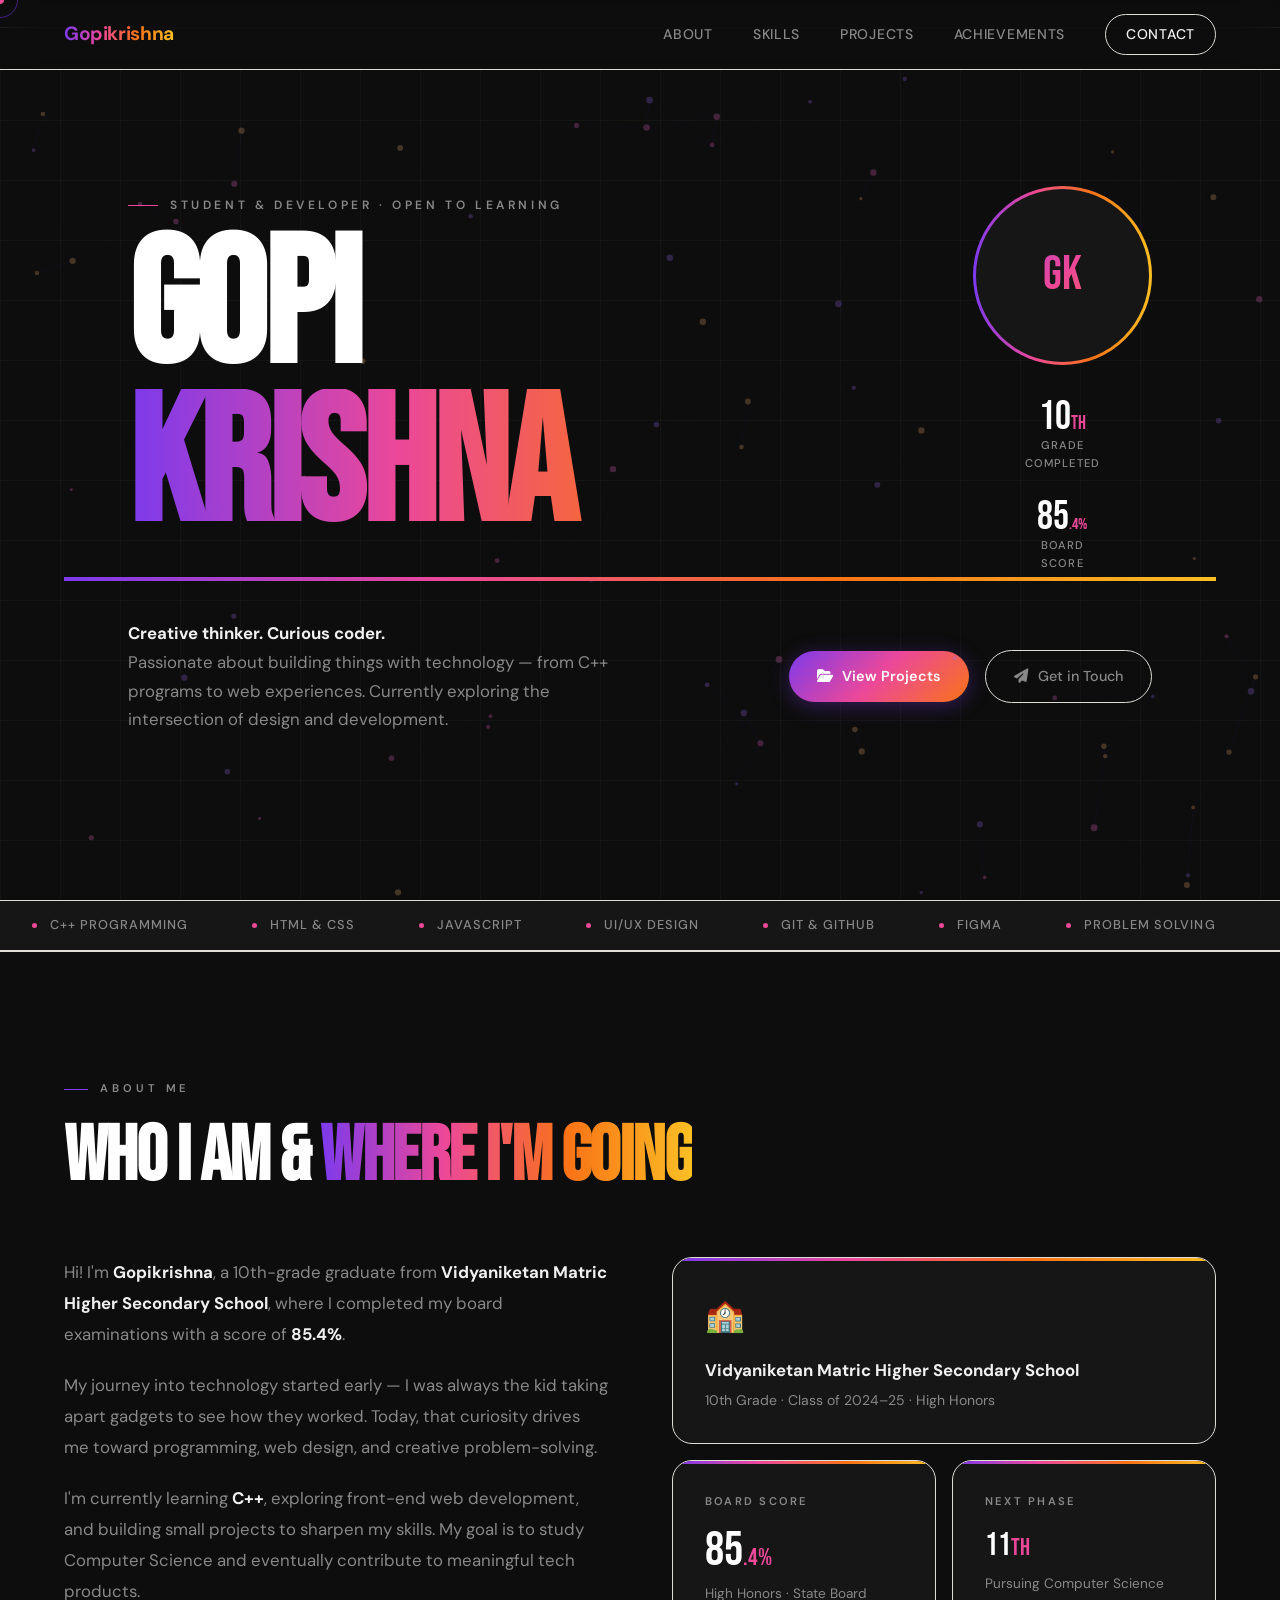
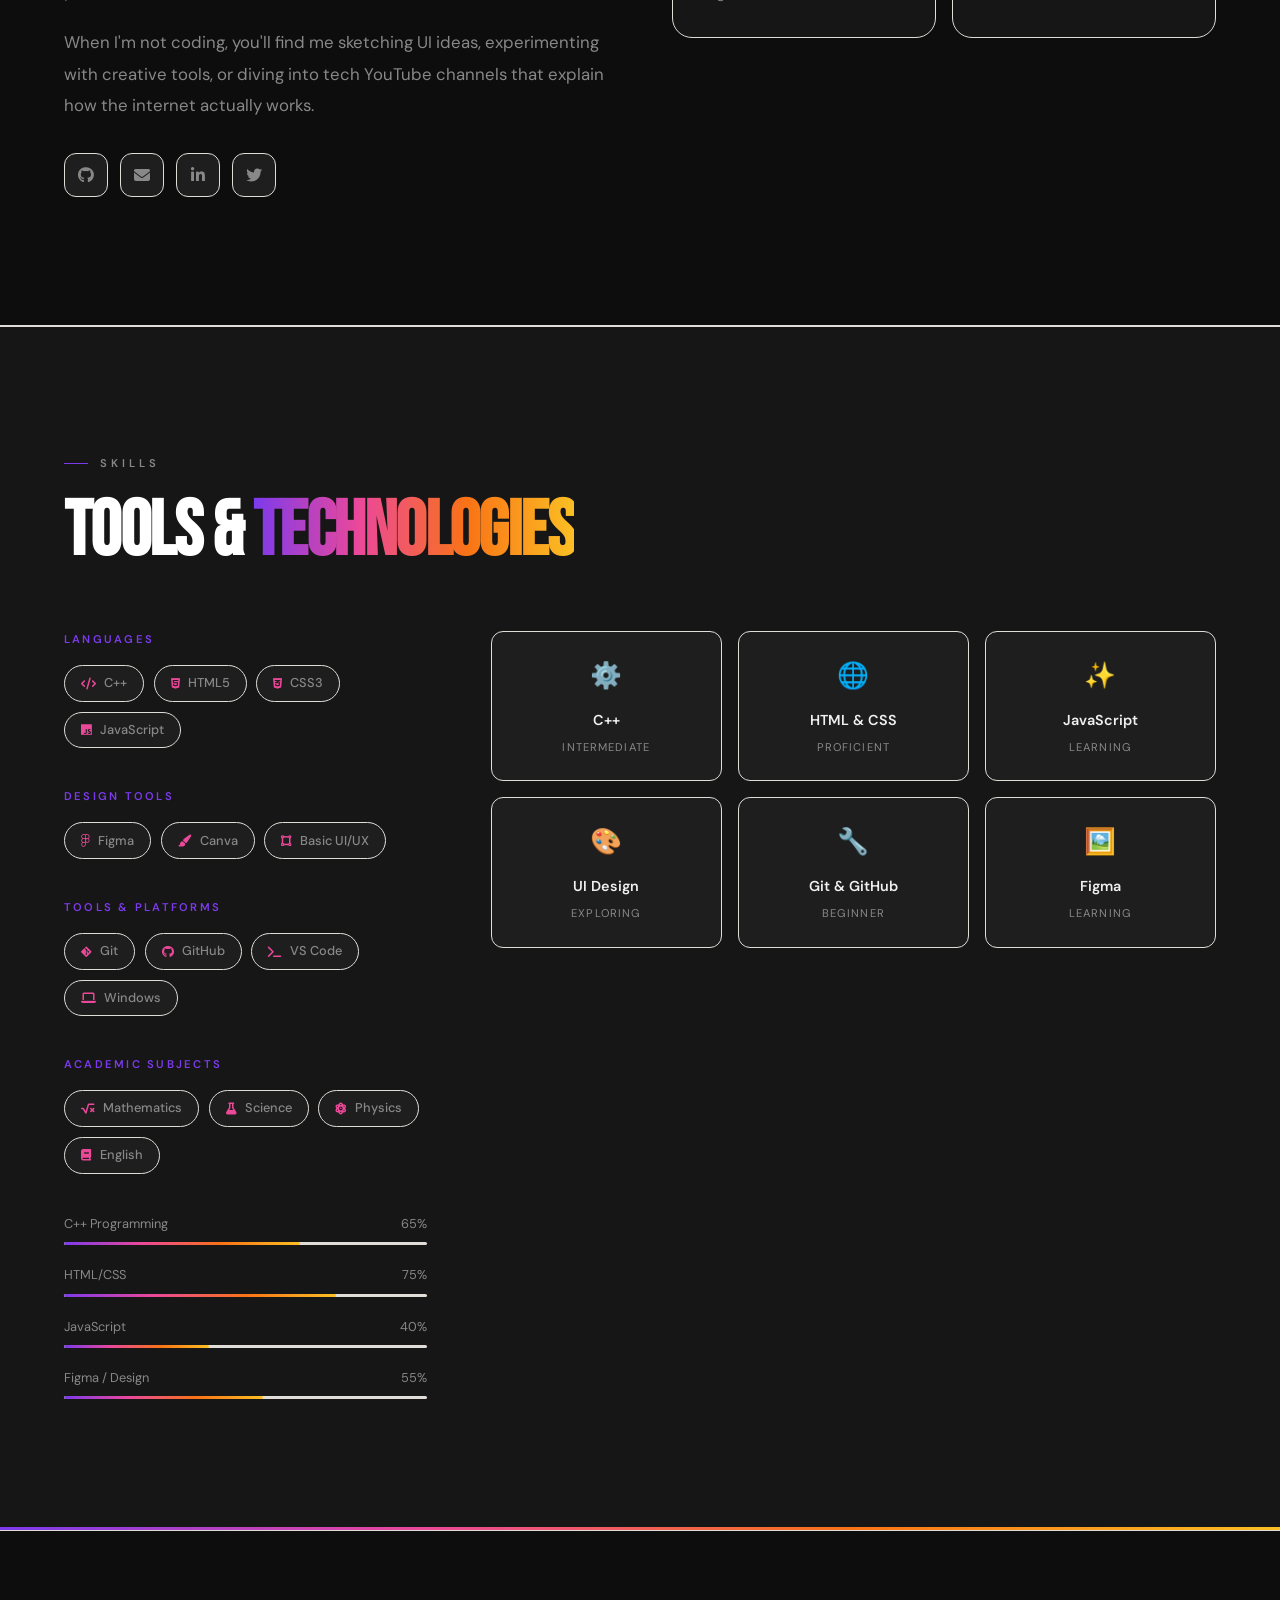
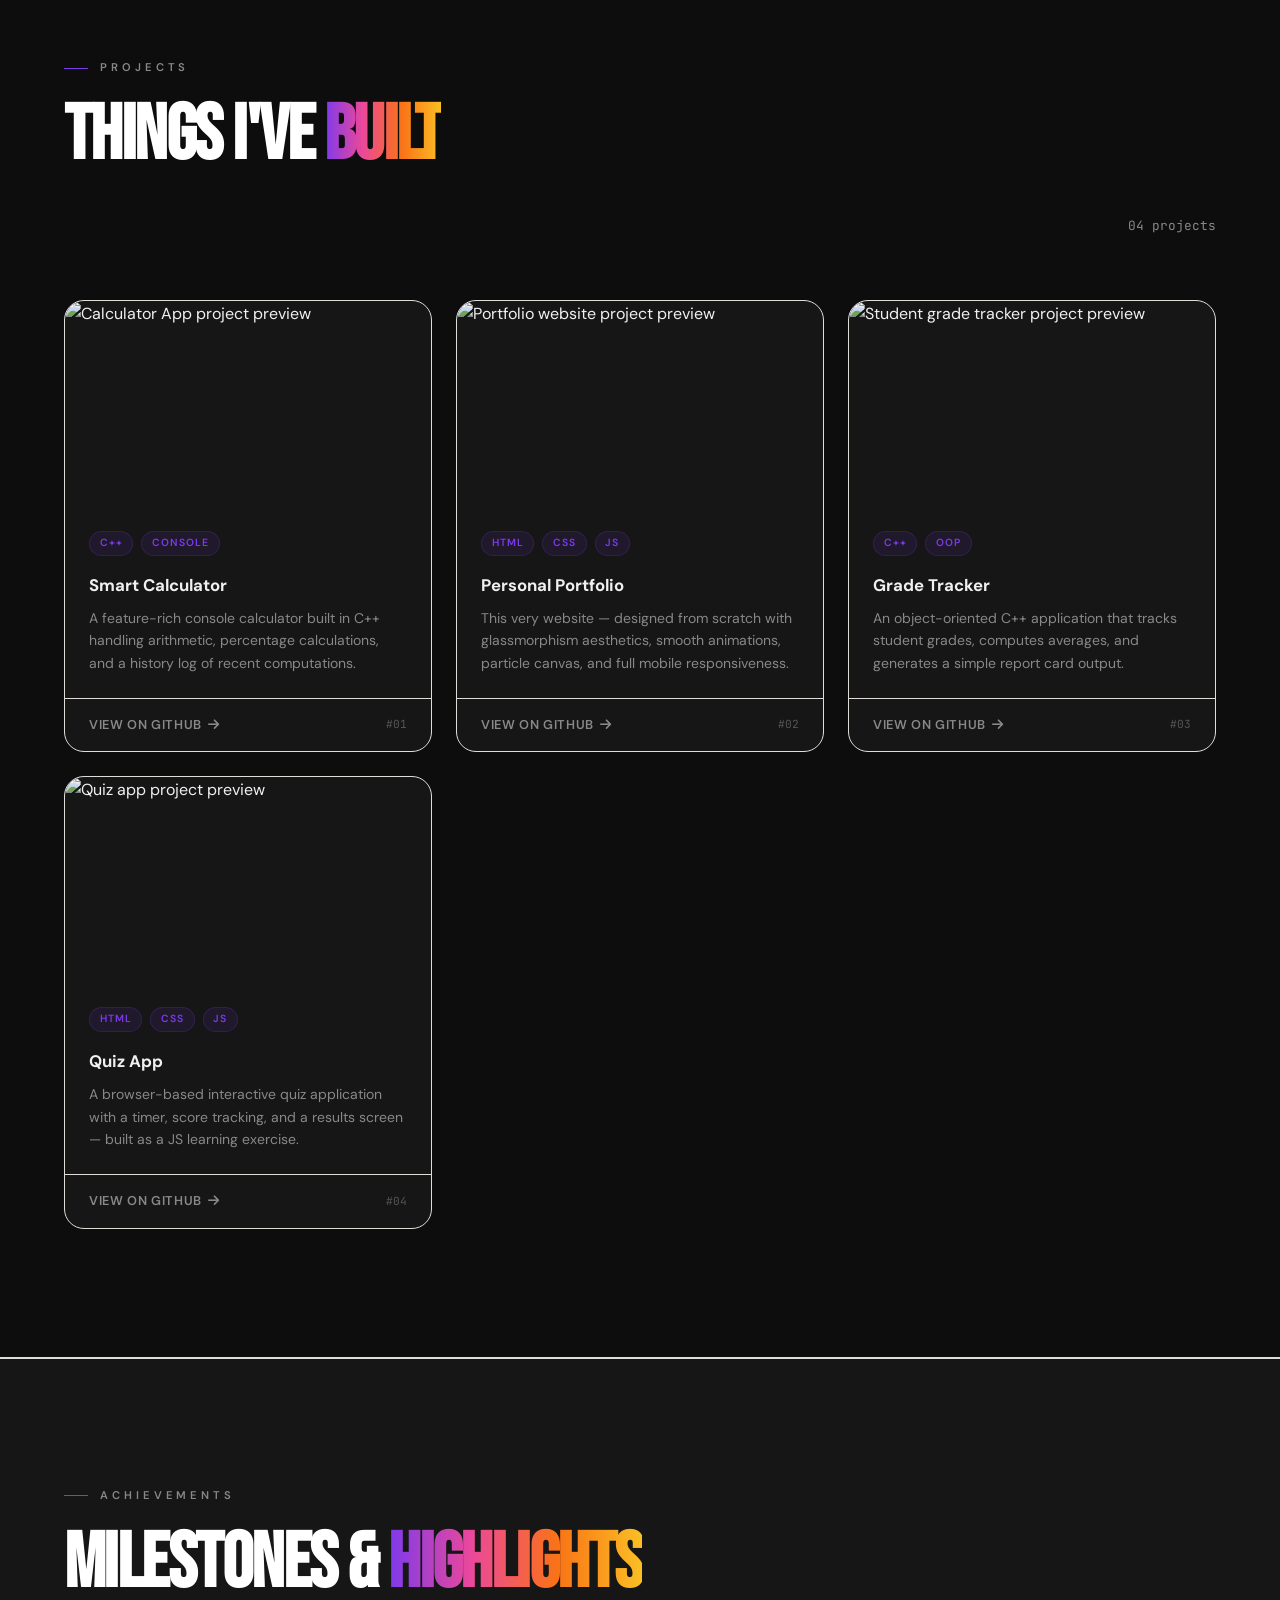
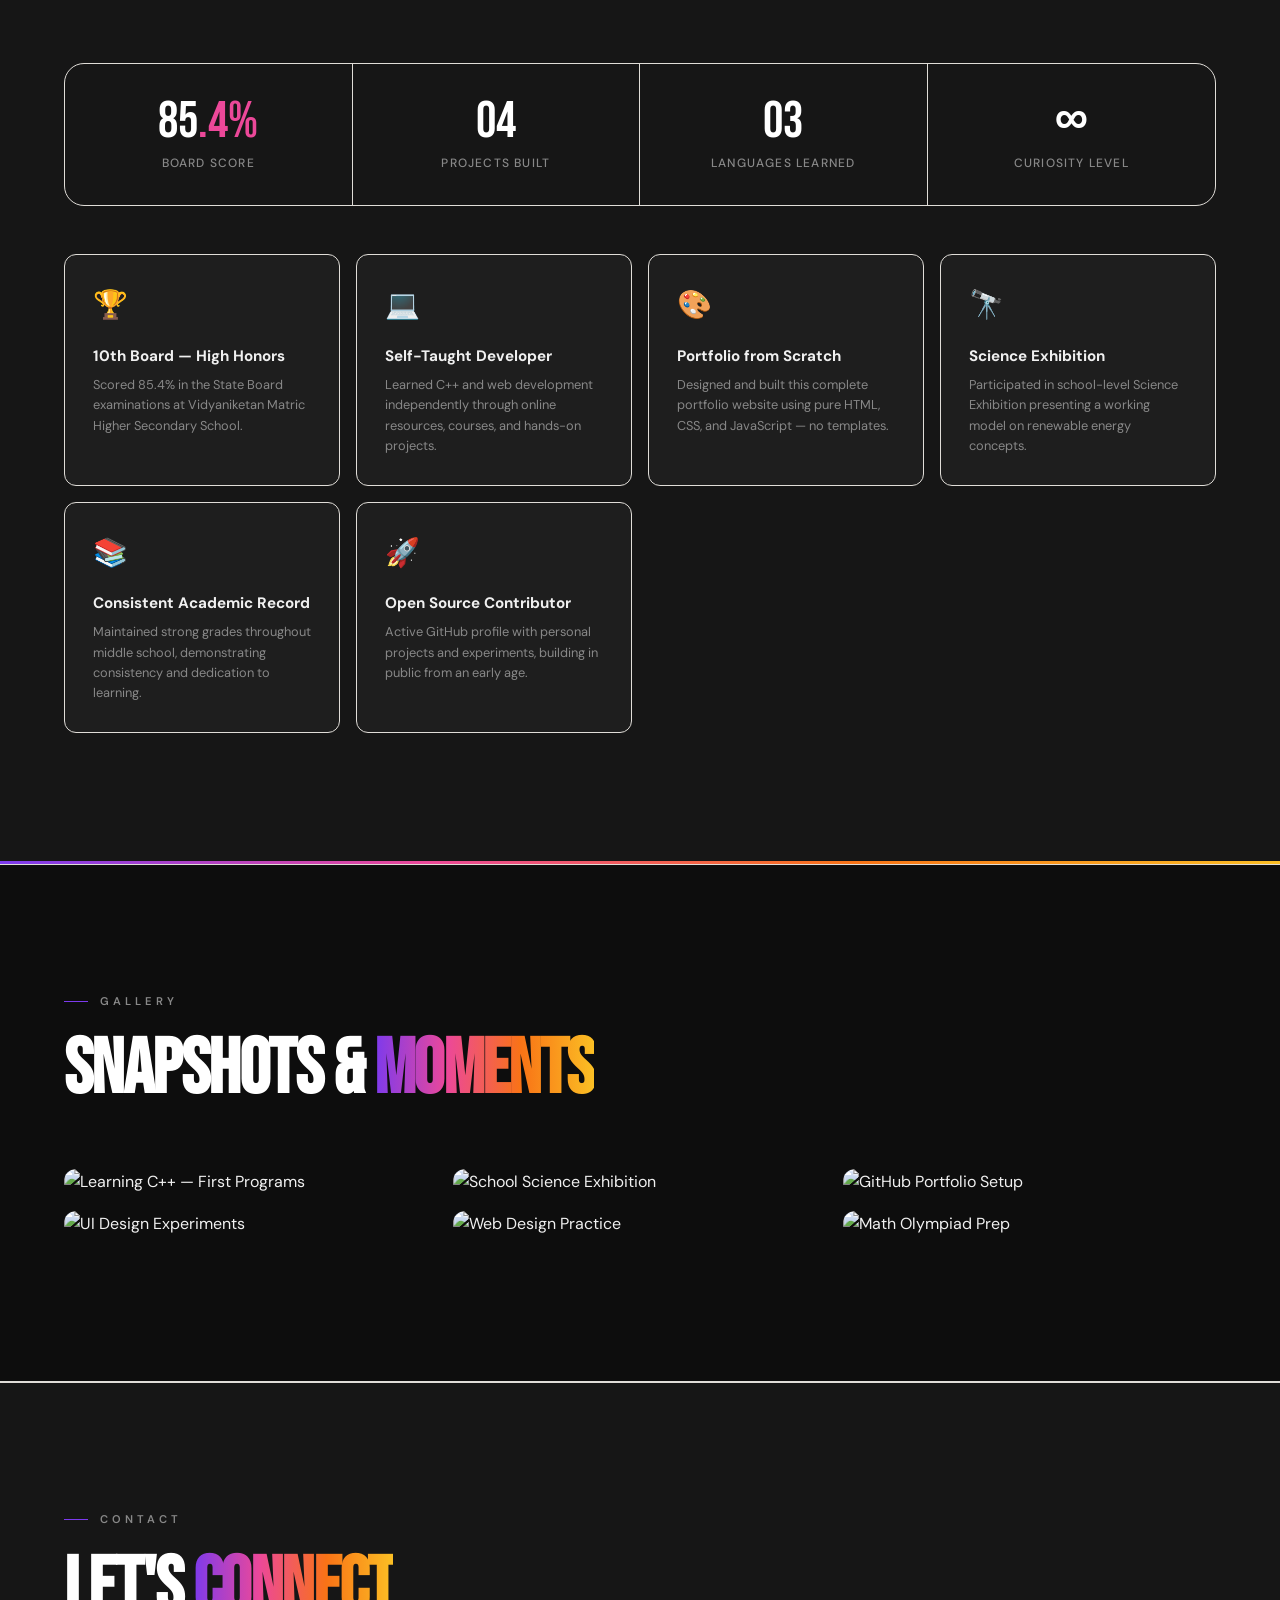
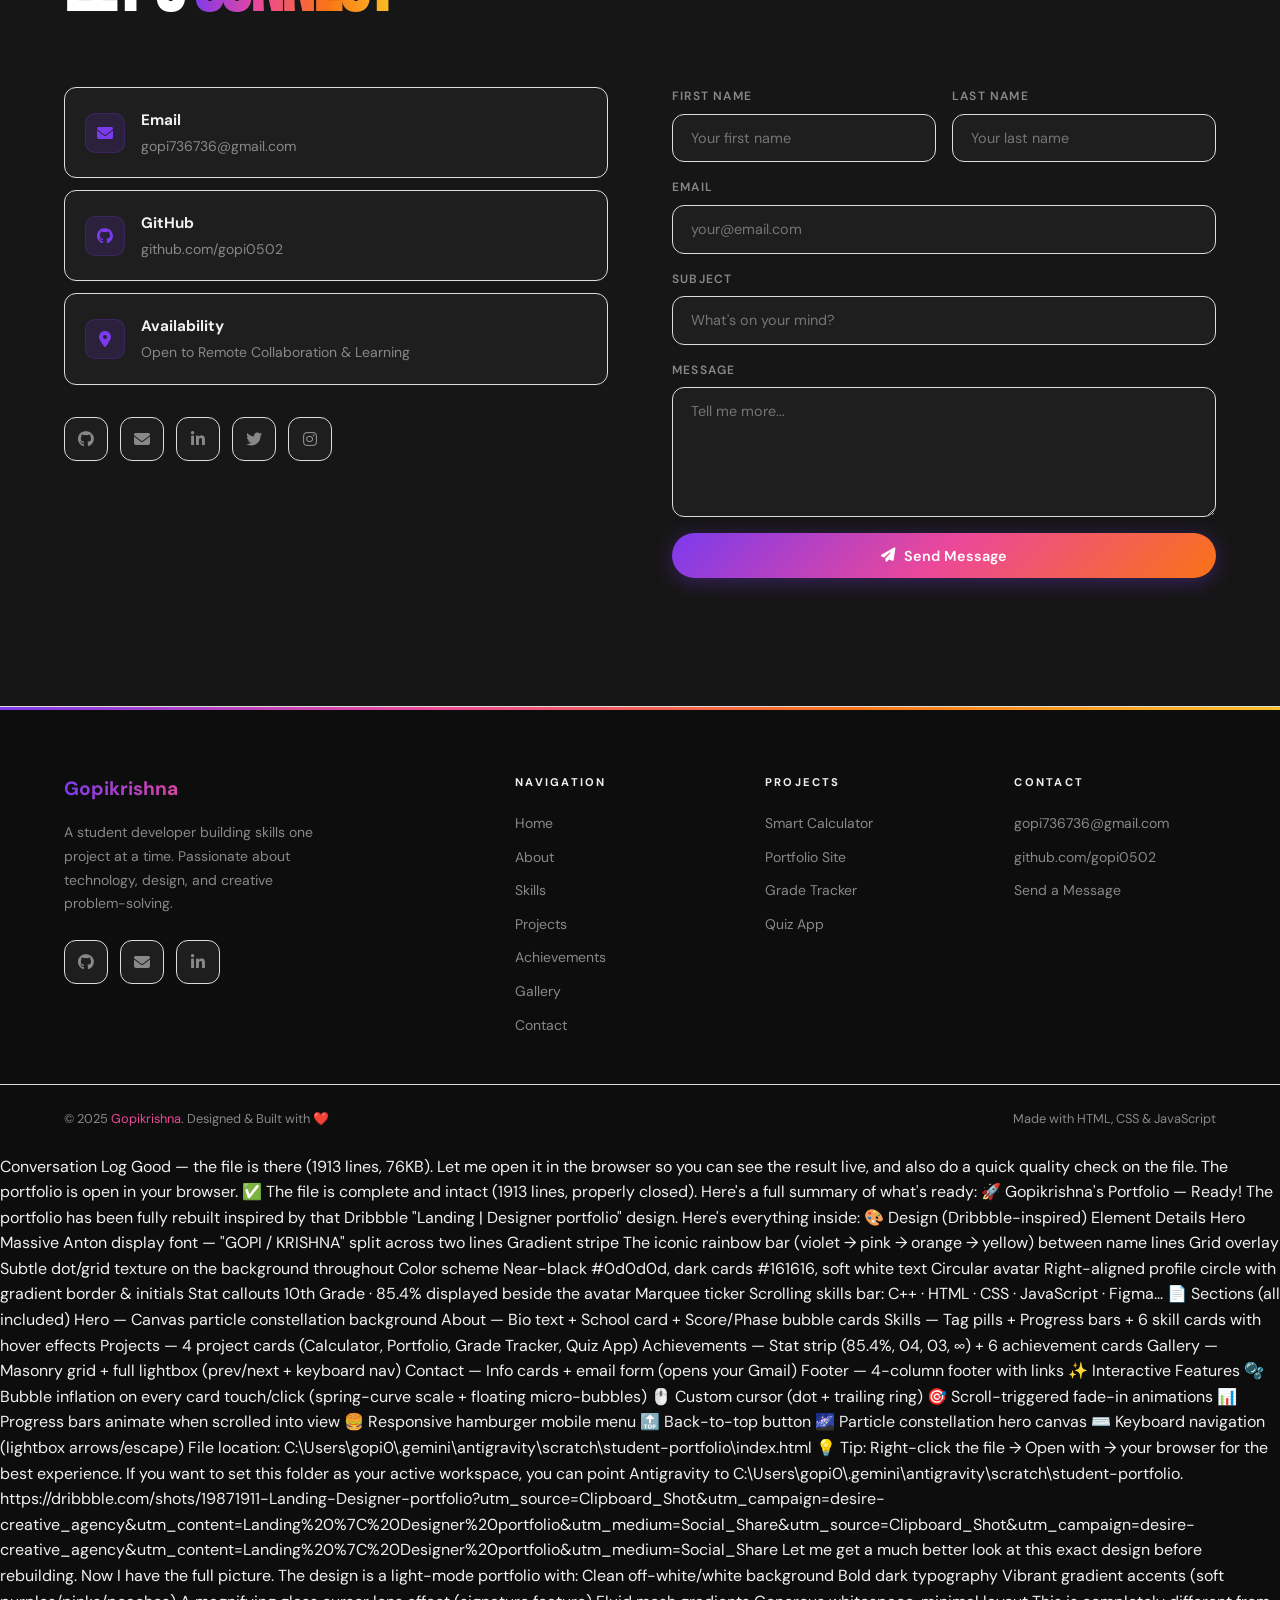
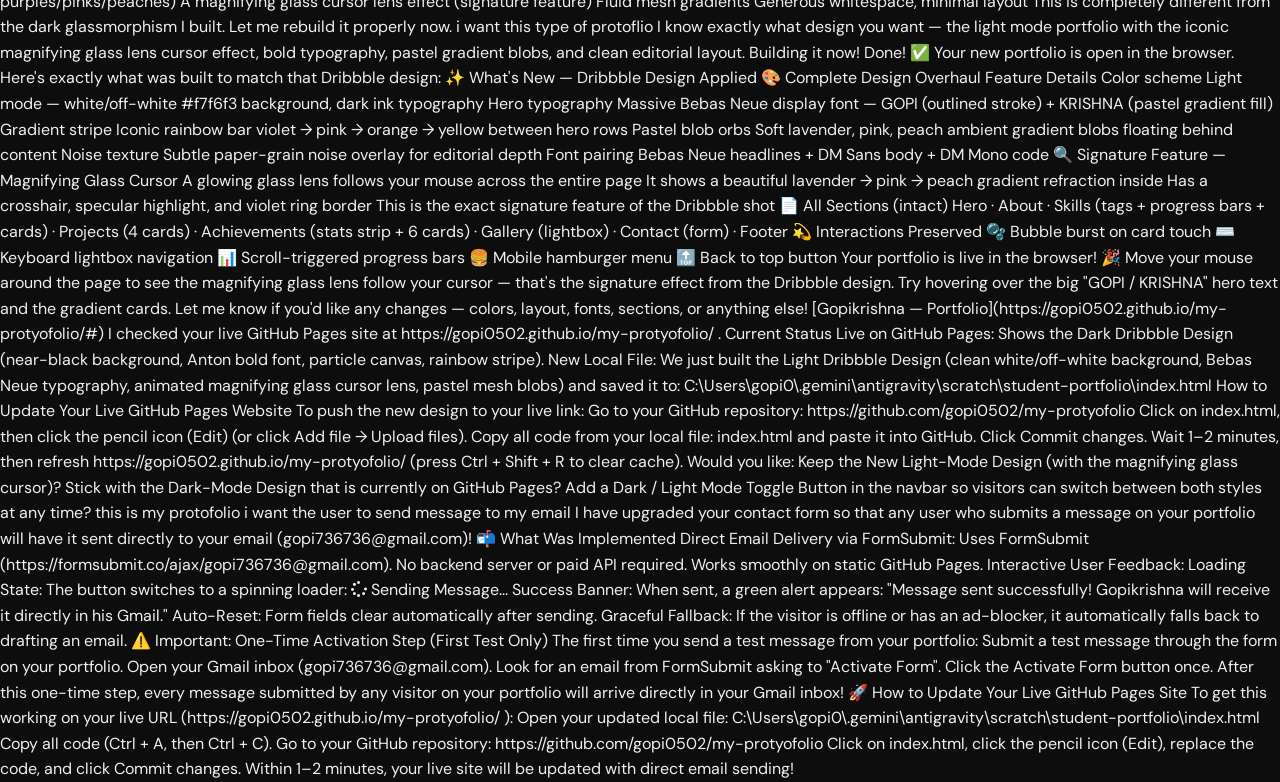
==== commit 514c9ad4: "Add email functionality to contact form Implemented a direct email delivery feature for the contact " ====
--- a/index.html
+++ b/index.html
@@ -1910,3 +1910,192 @@
   </script>
 </body>
 </html>
+Conversation Log
+
+Good — the file is there (1913 lines, 76KB). Let me open it in the browser so you can see the result live, and also do a quick quality check on the file.
+
+The portfolio is open in your browser. ✅ The file is complete and intact (1913 lines, properly closed). Here's a full summary of what's ready:
+
+🚀 Gopikrishna's Portfolio — Ready!
+
+The portfolio has been fully rebuilt inspired by that Dribbble "Landing | Designer portfolio" design. Here's everything inside:
+
+🎨 Design (Dribbble-inspired)
+Element	Details
+Hero	Massive Anton display font — "GOPI / KRISHNA" split across two lines
+Gradient stripe	The iconic rainbow bar (violet → pink → orange → yellow) between name lines
+Grid overlay	Subtle dot/grid texture on the background throughout
+Color scheme	Near-black #0d0d0d, dark cards #161616, soft white text
+Circular avatar	Right-aligned profile circle with gradient border & initials
+Stat callouts	10th Grade · 85.4% displayed beside the avatar
+Marquee ticker	Scrolling skills bar: C++ · HTML · CSS · JavaScript · Figma...
+📄 Sections (all included)
+Hero — Canvas particle constellation background
+About — Bio text + School card + Score/Phase bubble cards
+Skills — Tag pills + Progress bars + 6 skill cards with hover effects
+Projects — 4 project cards (Calculator, Portfolio, Grade Tracker, Quiz App)
+Achievements — Stat strip (85.4%, 04, 03, ∞) + 6 achievement cards
+Gallery — Masonry grid + full lightbox (prev/next + keyboard nav)
+Contact — Info cards + email form (opens your Gmail)
+Footer — 4-column footer with links
+✨ Interactive Features
+🫧 Bubble inflation on every card touch/click (spring-curve scale + floating micro-bubbles)
+🖱️ Custom cursor (dot + trailing ring)
+🎯 Scroll-triggered fade-in animations
+📊 Progress bars animate when scrolled into view
+🍔 Responsive hamburger mobile menu
+🔝 Back-to-top button
+🌌 Particle constellation hero canvas
+⌨️ Keyboard navigation (lightbox arrows/escape)
+
+File location: C:\Users\gopi0\.gemini\antigravity\scratch\student-portfolio\index.html
+
+💡 Tip: Right-click the file → Open with → your browser for the best experience. If you want to set this folder as your active workspace, you can point Antigravity to C:\Users\gopi0\.gemini\antigravity\scratch\student-portfolio.
+
+https://dribbble.com/shots/19871911-Landing-Designer-portfolio?utm_source=Clipboard_Shot&utm_campaign=desire-creative_agency&utm_content=Landing%20%7C%20Designer%20portfolio&utm_medium=Social_Share&utm_source=Clipboard_Shot&utm_campaign=desire-creative_agency&utm_content=Landing%20%7C%20Designer%20portfolio&utm_medium=Social_Share
+
+Let me get a much better look at this exact design before rebuilding.
+
+Now I have the full picture. The design is a light-mode portfolio with:
+
+Clean off-white/white background
+Bold dark typography
+Vibrant gradient accents (soft purples/pinks/peaches)
+A magnifying glass cursor lens effect (signature feature)
+Fluid mesh gradients
+Generous whitespace, minimal layout
+
+This is completely different from the dark glassmorphism I built. Let me rebuild it properly now.
+
+i want this type of protoflio
+
+I know exactly what design you want — the light mode portfolio with the iconic magnifying glass lens cursor effect, bold typography, pastel gradient blobs, and clean editorial layout. Building it now!
+
+Done! ✅ Your new portfolio is open in the browser. Here's exactly what was built to match that Dribbble design:
+
+✨ What's New — Dribbble Design Applied
+🎨 Complete Design Overhaul
+Feature	Details
+Color scheme	Light mode — white/off-white #f7f6f3 background, dark ink typography
+Hero typography	Massive Bebas Neue display font — GOPI (outlined stroke) + KRISHNA (pastel gradient fill)
+Gradient stripe	Iconic rainbow bar violet → pink → orange → yellow between hero rows
+Pastel blob orbs	Soft lavender, pink, peach ambient gradient blobs floating behind content
+Noise texture	Subtle paper-grain noise overlay for editorial depth
+Font pairing	Bebas Neue headlines + DM Sans body + DM Mono code
+🔍 Signature Feature — Magnifying Glass Cursor
+A glowing glass lens follows your mouse across the entire page
+It shows a beautiful lavender → pink → peach gradient refraction inside
+Has a crosshair, specular highlight, and violet ring border
+This is the exact signature feature of the Dribbble shot
+📄 All Sections (intact)
+
+Hero · About · Skills (tags + progress bars + cards) · Projects (4 cards) · Achievements (stats strip + 6 cards) · Gallery (lightbox) · Contact (form) · Footer
+
+💫 Interactions Preserved
+🫧 Bubble burst on card touch
+⌨️ Keyboard lightbox navigation
+📊 Scroll-triggered progress bars
+🍔 Mobile hamburger menu
+🔝 Back to top button
+
+Your portfolio is live in the browser! 🎉
+
+Move your mouse around the page to see the magnifying glass lens follow your cursor — that's the signature effect from the Dribbble design. Try hovering over the big "GOPI / KRISHNA" hero text and the gradient cards.
+
+Let me know if you'd like any changes — colors, layout, fonts, sections, or anything else!
+
+[Gopikrishna — Portfolio](https://gopi0502.github.io/my-protyofolio/#)
+
+I checked your live GitHub Pages site at https://gopi0502.github.io/my-protyofolio/
+.
+
+Current Status
+Live on GitHub Pages: Shows the Dark Dribbble Design (near-black background, Anton bold font, particle canvas, rainbow stripe).
+New Local File: We just built the Light Dribbble Design (clean white/off-white background, Bebas Neue typography, animated magnifying glass cursor lens, pastel mesh blobs) and saved it to: C:\Users\gopi0\.gemini\antigravity\scratch\student-portfolio\index.html
+How to Update Your Live GitHub Pages Website
+
+To push the new design to your live link:
+
+Go to your GitHub repository: https://github.com/gopi0502/my-protyofolio
+Click on index.html, then click the pencil icon (Edit) (or click Add file → Upload files).
+Copy all code from your local file: index.html and paste it into GitHub.
+Click Commit changes.
+Wait 1–2 minutes, then refresh https://gopi0502.github.io/my-protyofolio/
+ (press Ctrl + Shift + R to clear cache).
+Would you like:
+Keep the New Light-Mode Design (with the magnifying glass cursor)?
+Stick with the Dark-Mode Design that is currently on GitHub Pages?
+Add a Dark / Light Mode Toggle Button in the navbar so visitors can switch between both styles at any time?
+this is my protofolio i want the user to  send message to my email
+
+I have upgraded your contact form so that any user who submits a message on your portfolio will have it sent directly to your email (gopi736736@gmail.com)!
+
+📬 What Was Implemented
+Direct Email Delivery via FormSubmit:
+Uses FormSubmit (https://formsubmit.co/ajax/gopi736736@gmail.com).
+No backend server or paid API required.
+Works smoothly on static GitHub Pages.
+Interactive User Feedback:
+Loading State: The button switches to a spinning loader: <i class="fas fa-spinner fa-spin"></i> Sending Message...
+Success Banner: When sent, a green alert appears: "Message sent successfully! Gopikrishna will receive it directly in his Gmail."
+Auto-Reset: Form fields clear automatically after sending.
+Graceful Fallback: If the visitor is offline or has an ad-blocker, it automatically falls back to drafting an email.
+⚠️ Important: One-Time Activation Step (First Test Only)
+
+The first time you send a test message from your portfolio:
+
+Submit a test message through the form on your portfolio.
+Open your Gmail inbox (gopi736736@gmail.com).
+Look for an email from FormSubmit asking to "Activate Form".
+Click the Activate Form button once.
+
+After this one-time step, every message submitted by any visitor on your portfolio will arrive directly in your Gmail inbox!
+
+🚀 How to Update Your Live GitHub Pages Site
+
+To get this working on your live URL (https://gopi0502.github.io/my-protyofolio/
+):
+
+Open your updated local file: C:\Users\gopi0\.gemini\antigravity\scratch\student-portfolio\index.html
+Copy all code (Ctrl + A, then Ctrl + C).
+Go to your GitHub repository: https://github.com/gopi0502/my-protyofolio
+Click on index.html, click the pencil icon (Edit), replace the code, and click Commit changes.
+Within 1–2 minutes, your live site will be updated with direct email sending!
+<!DOCTYPE html>
+<html lang="en">
+<head>
+  <meta charset="UTF-8"/>
+  <meta name="viewport" content="width=device-width, initial-scale=1.0"/>
+  <meta name="description" content="Gopikrishna — Student Developer & Creative Thinker. Portfolio showcasing projects, skills and achievements."/>
+  <meta name="keywords" content="Gopikrishna, student portfolio, developer, C++, web design, programming"/>
+  <meta name="author" content="Gopikrishna"/>
+  <title>Gopikrishna — Portfolio</title>
+  <!-- Google Fonts -->
+  <link rel="preconnect" href="https://fonts.googleapis.com"/>
+  <link rel="preconnect" href="https://fonts.gstatic.com" crossorigin/>
+  <link href="https://fonts.googleapis.com/css2?family=Bebas+Neue&family=DM+Sans:ital,wght@0,300;0,400;0,500;0,600;0,700;1,300;1,400&family=DM+Mono:wght@400;500&display=swap" rel="stylesheet"/>
+  <!-- Font Awesome -->
+  <link rel="stylesheet" href="https://cdnjs.cloudflare.com/ajax/libs/font-awesome/6.5.0/css/all.min.css"/>
+  <style>
+    /* ============================================
+       TOKENS
+    ============================================ */
+    :root {
+      --white:      #ffffff;
+      --off-white:  #f7f6f3;
+      --paper:      #f2f0eb;
+      --ink:        #111111;
+      --ink-2:      #333333;
+      --ink-3:      #666666;
+      --ink-4:      #999999;
+      --border:     #e0ddd8;
+      --border-2:   #ccc9c2;
+      --p1: #8b5cf6;   /* violet */
+      --p2: #ec4899;   /* pink */
+      --p3: #f97316;   /* orange */
+      --p4: #a78bfa;   /* lavender */
+      --p5: #fb923c;   /* peach */
+      --grad: linear-gradient(135deg, #c4b5fd 0%, #f9a8d4 40%, #fdba74 80%, #fde68a 100%);
+      --grad-2: linear-gradient(90deg, #8b5cf6, #ec4899, #f97316);
+      --font-display: 'Bebas Neue', sans-serif;
+      --font-body:    'DM Sans', sans-serif;
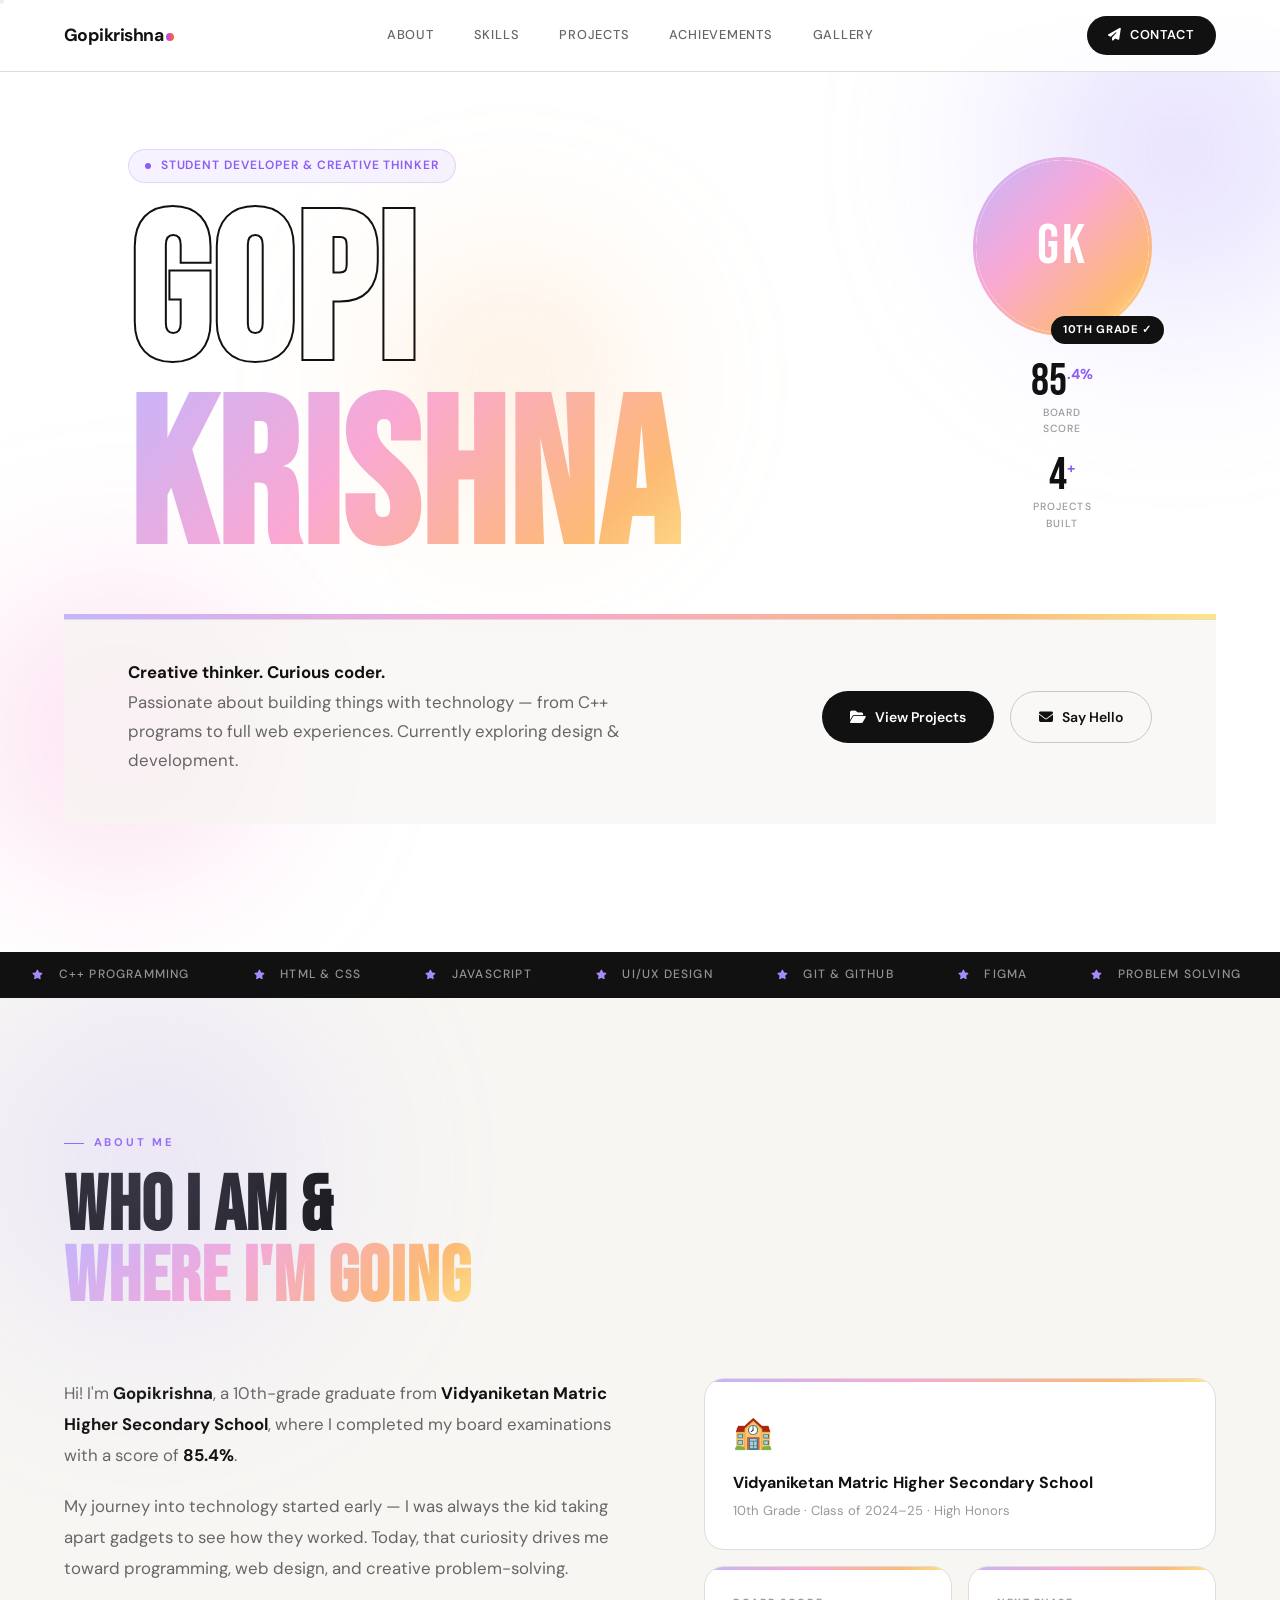
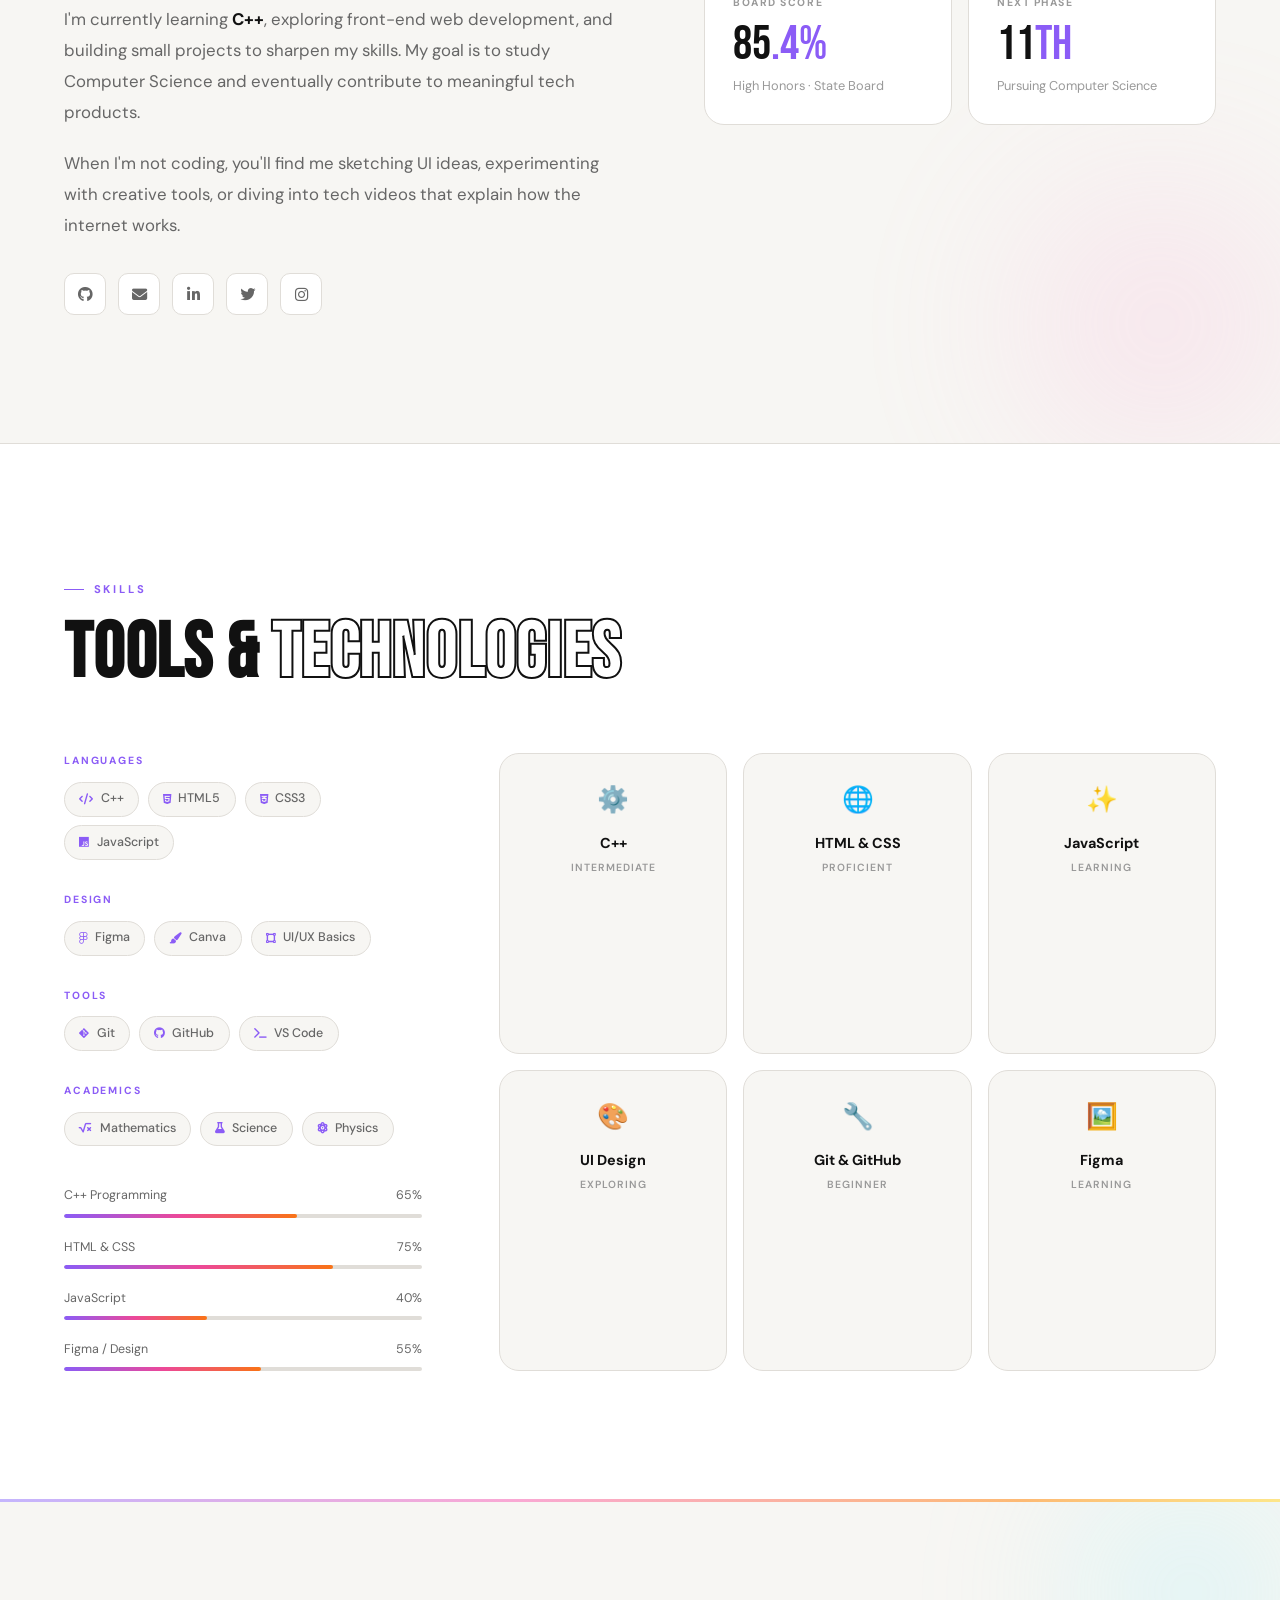
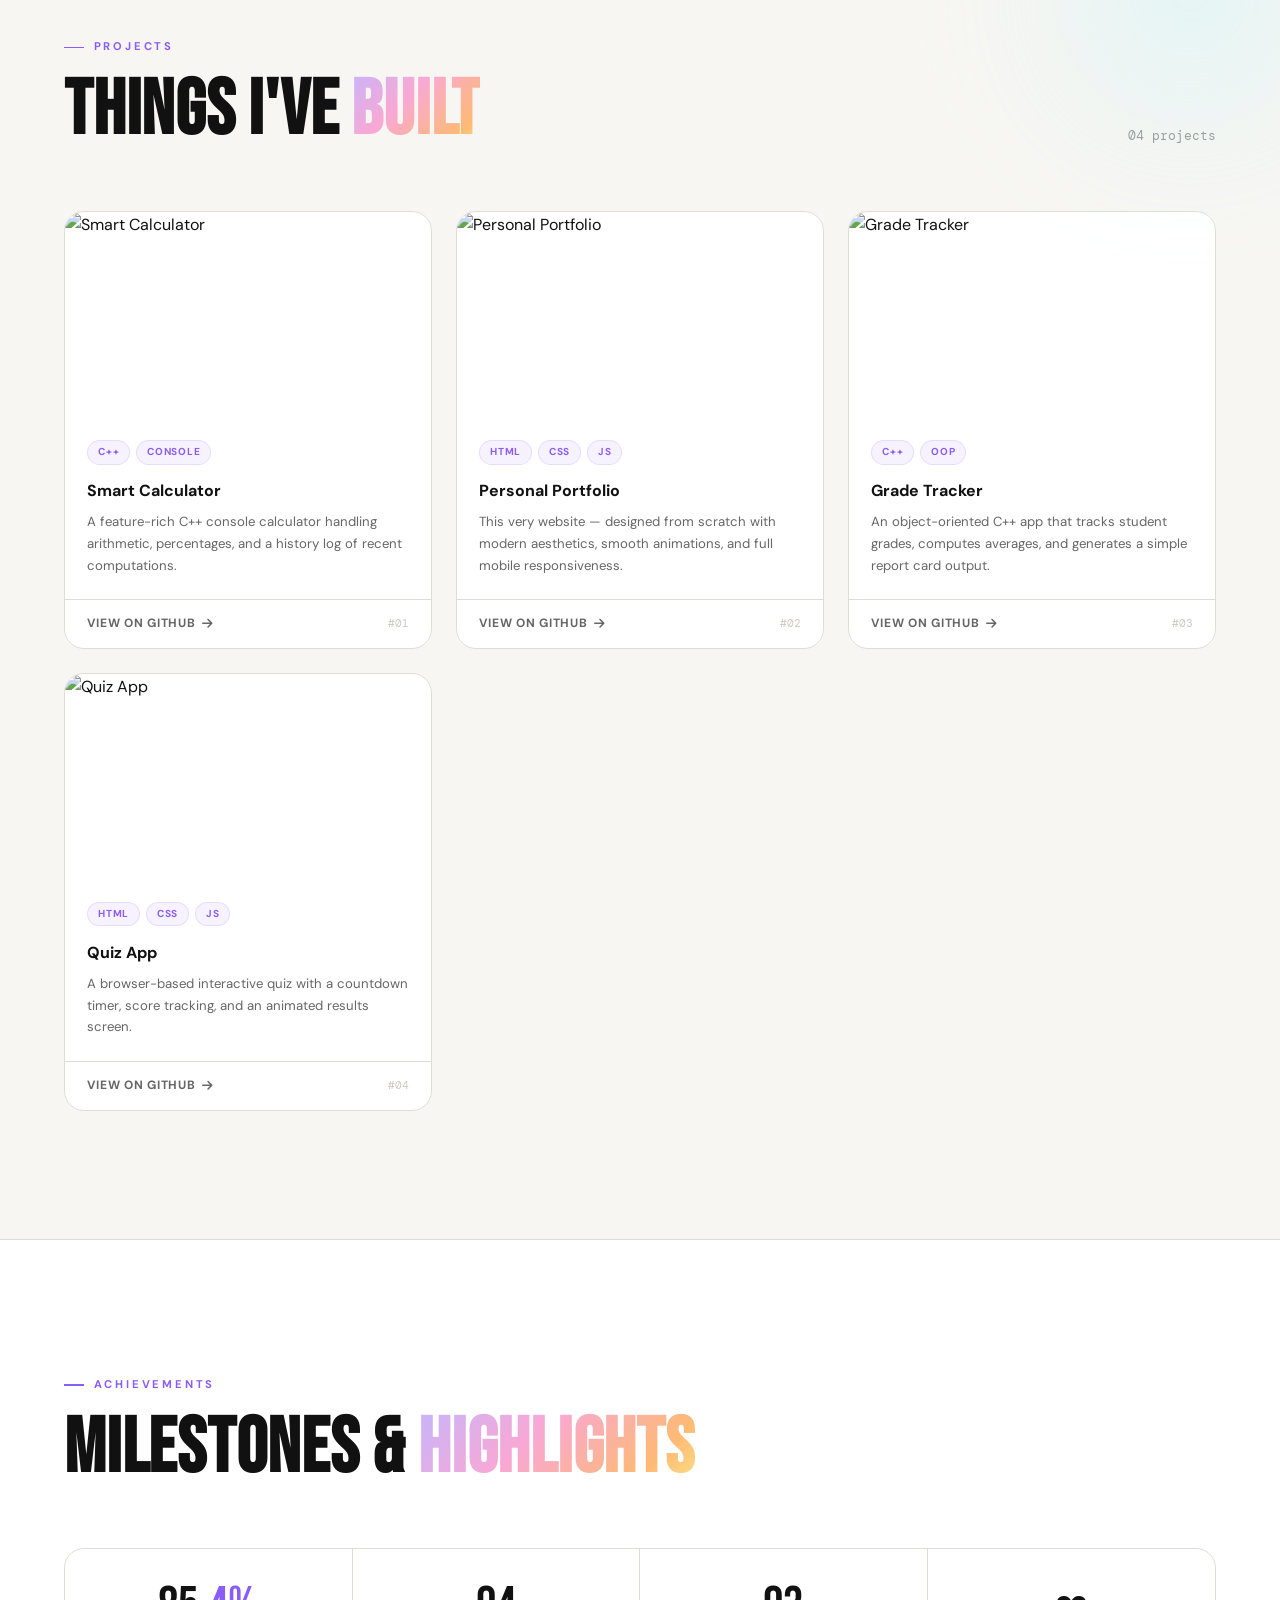
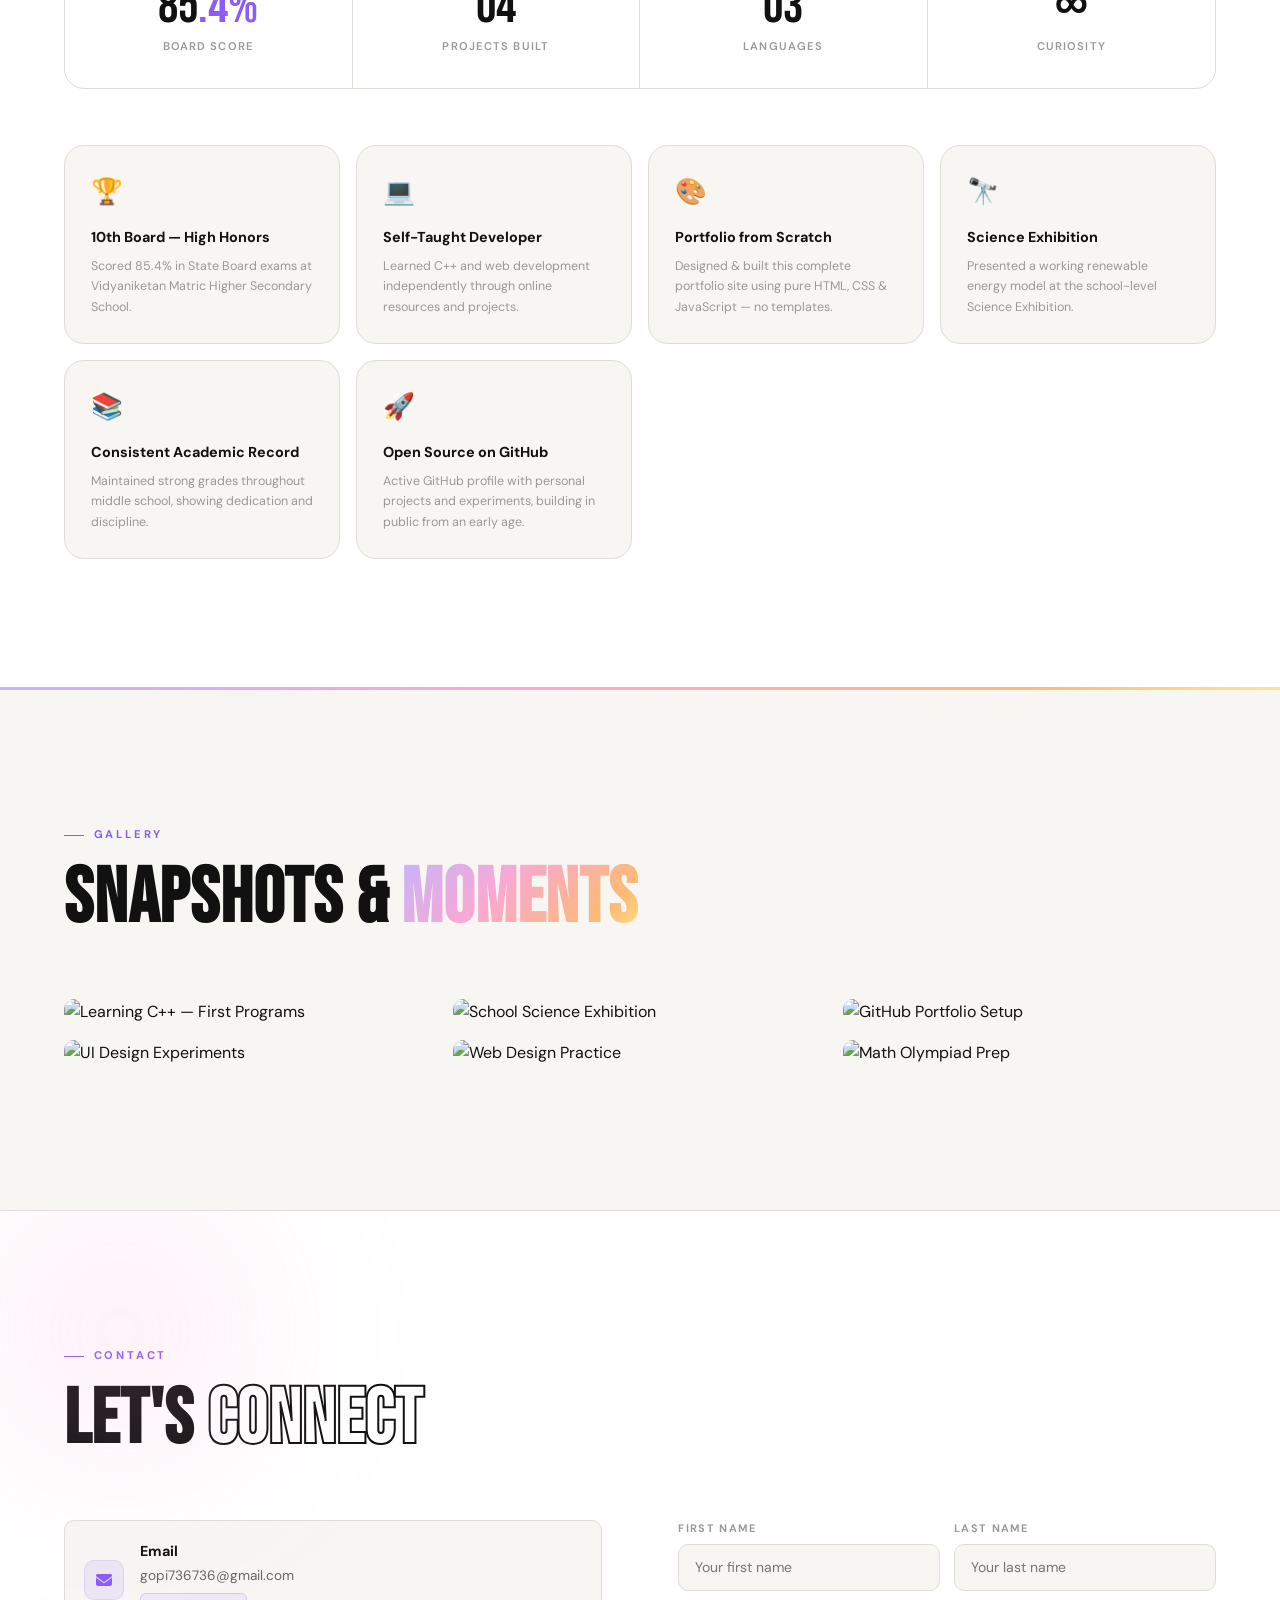
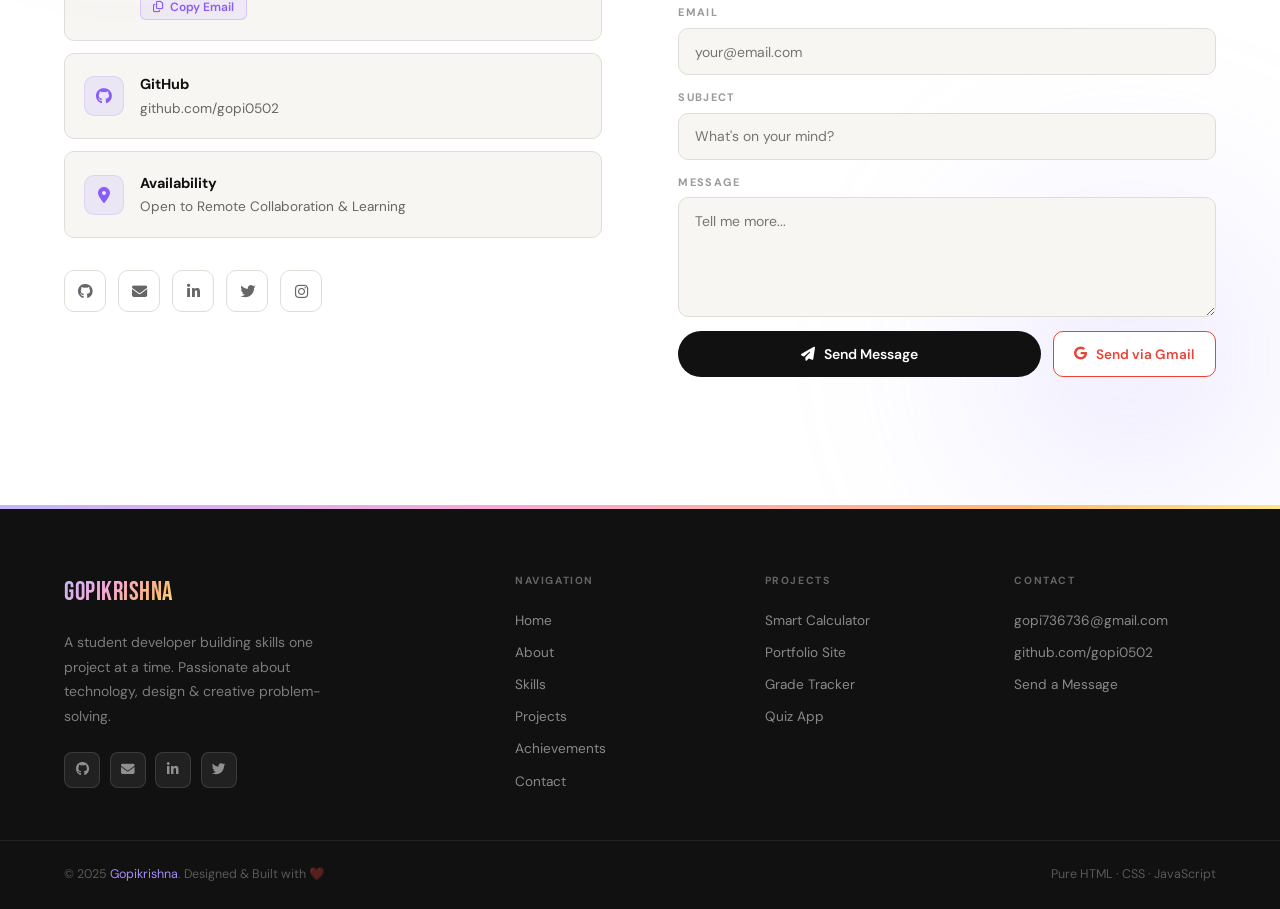
==== commit f100406c: "Add files via upload" ====
--- a/index.html
+++ b/index.html
@@ -1,2066 +1,3 @@
-<!DOCTYPE html>
-<html lang="en">
-<head>
-  <meta charset="UTF-8" />
-  <meta name="viewport" content="width=device-width, initial-scale=1.0" />
-  <meta name="description" content="Gopikrishna — Student Developer & Tech Enthusiast. Explore my projects, skills, and achievements." />
-  <meta name="keywords" content="Gopikrishna, student portfolio, developer, web design, C++, programming" />
-  <meta name="author" content="Gopikrishna" />
-  <meta property="og:title" content="Gopikrishna — Portfolio" />
-  <meta property="og:description" content="Student Developer, Tech Enthusiast & Creative Thinker" />
-  <meta property="og:type" content="website" />
-  <title>Gopikrishna — Portfolio</title>
-
-  <!-- Google Fonts: Space Grotesk (body) + Anton (hero display) -->
-  <link rel="preconnect" href="https://fonts.googleapis.com" />
-  <link rel="preconnect" href="https://fonts.gstatic.com" crossorigin />
-  <link href="https://fonts.googleapis.com/css2?family=Anton&family=Space+Grotesk:wght@300;400;500;600;700&family=JetBrains+Mono:wght@400;500&display=swap" rel="stylesheet" />
-
-  <!-- Font Awesome -->
-  <link rel="stylesheet" href="https://cdnjs.cloudflare.com/ajax/libs/font-awesome/6.5.0/css/all.min.css" />
-
-  <style>
-    /* =============================================
-       CSS CUSTOM PROPERTIES
-    ============================================= */
-    :root {
-      --bg:          #0d0d0d;
-      --bg-card:     #161616;
-      --bg-card2:    #1e1e1e;
-      --text:        #f0f0f0;
-      --text-muted:  #888;
-      --text-dim:    #555;
-      --border:      #2a2a2a;
-      --accent-1:    #7c3aed;  /* violet */
-      --accent-2:    #ec4899;  /* pink */
-      --accent-3:    #f97316;  /* orange */
-      --accent-4:    #06b6d4;  /* cyan */
-      --gradient:    linear-gradient(90deg, #7c3aed, #ec4899, #f97316, #fbbf24);
-      --gradient-v:  linear-gradient(135deg, #7c3aed 0%, #ec4899 50%, #f97316 100%);
-      --font-display: 'Anton', sans-serif;
-      --font-body:    'Space Grotesk', sans-serif;
-      --font-mono:    'JetBrains Mono', monospace;
-      --nav-h:       70px;
-      --radius:      12px;
-      --radius-lg:   20px;
-      --shadow:      0 8px 40px rgba(0,0,0,.6);
-      --transition:  all 0.35s cubic-bezier(0.25, 0.46, 0.45, 0.94);
-    }
-
-    /* =============================================
-       RESET & BASE
-    ============================================= */
-    *, *::before, *::after { box-sizing: border-box; margin: 0; padding: 0; }
-
-    html { scroll-behavior: smooth; font-size: 16px; }
-
-    body {
-      background: var(--bg);
-      color: var(--text);
-      font-family: var(--font-body);
-      line-height: 1.6;
-      overflow-x: hidden;
-      cursor: none;
-    }
-
-    a { color: inherit; text-decoration: none; }
-    img { display: block; max-width: 100%; }
-    ul { list-style: none; }
-
-    /* =============================================
-       CUSTOM CURSOR
-    ============================================= */
-    .cursor-dot {
-      position: fixed; top: 0; left: 0; z-index: 9999;
-      width: 8px; height: 8px; border-radius: 50%;
-      background: var(--accent-2);
-      pointer-events: none;
-      transform: translate(-50%, -50%);
-      transition: width .15s, height .15s, background .2s;
-    }
-    .cursor-ring {
-      position: fixed; top: 0; left: 0; z-index: 9998;
-      width: 36px; height: 36px; border-radius: 50%;
-      border: 1.5px solid rgba(124,58,237,.5);
-      pointer-events: none;
-      transform: translate(-50%, -50%);
-      transition: transform .08s linear, width .3s, height .3s, border-color .3s;
-    }
-    body.cursor-hover .cursor-dot { width: 14px; height: 14px; background: var(--accent-3); }
-    body.cursor-hover .cursor-ring { width: 54px; height: 54px; border-color: var(--accent-3); }
-
-    /* =============================================
-       SCROLLBAR
-    ============================================= */
-    ::-webkit-scrollbar { width: 4px; }
-    ::-webkit-scrollbar-track { background: var(--bg); }
-    ::-webkit-scrollbar-thumb { background: var(--border); border-radius: 4px; }
-    ::-webkit-scrollbar-thumb:hover { background: var(--accent-1); }
-
-    /* =============================================
-       GRID OVERLAY (background texture)
-    ============================================= */
-    .grid-overlay {
-      position: fixed; inset: 0; z-index: 0; pointer-events: none;
-      background-image:
-        linear-gradient(rgba(255,255,255,.03) 1px, transparent 1px),
-        linear-gradient(90deg, rgba(255,255,255,.03) 1px, transparent 1px);
-      background-size: 60px 60px;
-    }
-
-    /* =============================================
-       NAVIGATION
-    ============================================= */
-    nav {
-      position: fixed; top: 0; left: 0; right: 0; z-index: 100;
-      height: var(--nav-h);
-      display: flex; align-items: center; justify-content: space-between;
-      padding: 0 clamp(1.5rem, 5vw, 4rem);
-      border-bottom: 1px solid var(--border);
-      background: rgba(13,13,13,.85);
-      backdrop-filter: blur(20px);
-      transition: var(--transition);
-    }
-    nav.scrolled { border-bottom-color: rgba(124,58,237,.3); }
-
-    .nav-logo {
-      font-family: var(--font-body);
-      font-weight: 700; font-size: 1.2rem;
-      letter-spacing: -.02em;
-      background: var(--gradient);
-      -webkit-background-clip: text; -webkit-text-fill-color: transparent;
-    }
-
-    .nav-links {
-      display: flex; align-items: center; gap: 2.5rem;
-    }
-    .nav-links a {
-      font-size: .875rem; font-weight: 500;
-      color: var(--text-muted);
-      letter-spacing: .05em; text-transform: uppercase;
-      transition: var(--transition);
-      position: relative;
-    }
-    .nav-links a::after {
-      content: ''; position: absolute; bottom: -3px; left: 0; right: 0;
-      height: 1px; background: var(--gradient); transform: scaleX(0);
-      transition: transform .3s ease; transform-origin: left;
-    }
-    .nav-links a:hover, .nav-links a.active { color: var(--text); }
-    .nav-links a:hover::after, .nav-links a.active::after { transform: scaleX(1); }
-
-    .nav-cta {
-      padding: .5rem 1.25rem;
-      border: 1px solid var(--border);
-      border-radius: 100px;
-      font-size: .8rem; font-weight: 600;
-      letter-spacing: .05em; text-transform: uppercase;
-      color: var(--text) !important;
-      transition: var(--transition);
-      background: transparent;
-    }
-    .nav-cta:hover {
-      background: var(--accent-1) !important;
-      border-color: var(--accent-1) !important;
-      color: #fff !important;
-    }
-    .nav-cta::after { display: none !important; }
-
-    /* Hamburger */
-    .hamburger {
-      display: none; flex-direction: column; gap: 5px;
-      cursor: pointer; padding: 4px; background: none; border: none;
-    }
-    .hamburger span {
-      display: block; width: 24px; height: 2px;
-      background: var(--text); border-radius: 2px;
-      transition: var(--transition);
-    }
-    .hamburger.open span:nth-child(1) { transform: rotate(45deg) translate(5px, 5px); }
-    .hamburger.open span:nth-child(2) { opacity: 0; }
-    .hamburger.open span:nth-child(3) { transform: rotate(-45deg) translate(5px, -5px); }
-
-    /* Mobile menu */
-    .mobile-menu {
-      position: fixed; top: var(--nav-h); left: 0; right: 0; z-index: 99;
-      background: rgba(13,13,13,.97);
-      backdrop-filter: blur(20px);
-      border-bottom: 1px solid var(--border);
-      padding: 2rem;
-      display: flex; flex-direction: column; gap: 1.5rem;
-      transform: translateY(-110%); transition: transform .4s cubic-bezier(.77,0,.175,1);
-    }
-    .mobile-menu.open { transform: translateY(0); }
-    .mobile-menu a { font-size: 1.5rem; font-weight: 600; }
-
-    /* =============================================
-       HERO SECTION — Dribbble-style big typography
-    ============================================= */
-    #hero {
-      position: relative; z-index: 1;
-      min-height: 100vh;
-      padding-top: var(--nav-h);
-      display: flex; flex-direction: column;
-      overflow: hidden;
-    }
-
-    /* Top portion: name + avatar + stats */
-    .hero-top {
-      flex: 1;
-      display: grid;
-      grid-template-columns: 1fr auto;
-      align-items: center;
-      padding: clamp(3rem, 8vw, 6rem) clamp(1.5rem, 5vw, 4rem) 0;
-      gap: 2rem;
-    }
-
-    .hero-headline-wrap { position: relative; }
-
-    .hero-eyebrow {
-      font-size: .75rem; font-weight: 600; letter-spacing: .3em;
-      text-transform: uppercase; color: var(--text-muted);
-      margin-bottom: 1rem;
-      display: flex; align-items: center; gap: .75rem;
-    }
-    .hero-eyebrow::before {
-      content: ''; display: inline-block;
-      width: 30px; height: 1px; background: var(--accent-2);
-    }
-
-    .hero-name {
-      font-family: var(--font-display);
-      font-size: clamp(5rem, 14vw, 14rem);
-      line-height: .88;
-      letter-spacing: -.02em;
-      color: #fff;
-      text-transform: uppercase;
-      /* Split to two lines naturally */
-    }
-    /* The gradient stripe sits between the two lines visually */
-    .hero-name span.line1 { display: block; }
-    .hero-name span.line2 {
-      display: block;
-      /* Clip gradient into second word */
-      background: var(--gradient);
-      -webkit-background-clip: text;
-      -webkit-text-fill-color: transparent;
-    }
-
-    .hero-right {
-      display: flex; flex-direction: column; align-items: center;
-      gap: 2rem; padding-top: 1rem;
-    }
-
-    /* Avatar */
-    .hero-avatar {
-      width: clamp(110px, 14vw, 180px);
-      height: clamp(110px, 14vw, 180px);
-      border-radius: 50%;
-      overflow: hidden;
-      border: 3px solid transparent;
-      background:
-        linear-gradient(var(--bg-card), var(--bg-card)) padding-box,
-        var(--gradient) border-box;
-      flex-shrink: 0;
-      position: relative;
-    }
-    .hero-avatar img {
-      width: 100%; height: 100%; object-fit: cover;
-      border-radius: 50%; filter: grayscale(20%);
-    }
-    .hero-avatar-initials {
-      position: absolute; inset: 0;
-      display: flex; align-items: center; justify-content: center;
-      font-family: var(--font-display); font-size: 3rem;
-      background: var(--gradient-v);
-      -webkit-background-clip: text; -webkit-text-fill-color: transparent;
-    }
-
-    /* Stats (right column small numbers) */
-    .hero-stats {
-      display: flex; flex-direction: column; gap: 1.5rem;
-      text-align: center;
-    }
-    .hero-stat-num {
-      font-family: var(--font-display); font-size: 2.5rem;
-      line-height: 1; color: #fff;
-    }
-    .hero-stat-label {
-      font-size: .7rem; font-weight: 500; letter-spacing: .1em;
-      text-transform: uppercase; color: var(--text-muted);
-    }
-
-    /* Gradient divider stripe (the iconic rainbow bar) */
-    .hero-stripe {
-      height: 4px;
-      background: var(--gradient);
-      margin: 0;
-      position: relative;
-      z-index: 2;
-    }
-
-    /* Bottom row: tagline + CTA */
-    .hero-bottom {
-      display: flex; align-items: center; justify-content: space-between;
-      padding: clamp(1.5rem, 3vw, 2.5rem) clamp(1.5rem, 5vw, 4rem);
-      gap: 1.5rem; flex-wrap: wrap;
-    }
-    .hero-tagline {
-      font-size: clamp(.875rem, 2vw, 1.05rem);
-      color: var(--text-muted);
-      max-width: 480px; line-height: 1.7;
-    }
-    .hero-tagline strong { color: var(--text); }
-
-    .hero-actions { display: flex; align-items: center; gap: 1rem; flex-wrap: wrap; }
-
-    .btn-primary {
-      display: inline-flex; align-items: center; gap: .6rem;
-      padding: .85rem 1.75rem;
-      background: var(--gradient-v); border: none;
-      border-radius: 100px; color: #fff;
-      font-family: var(--font-body); font-weight: 600; font-size: .9rem;
-      cursor: pointer; transition: var(--transition);
-      box-shadow: 0 4px 20px rgba(124,58,237,.35);
-    }
-    .btn-primary:hover { transform: translateY(-2px); box-shadow: 0 8px 30px rgba(124,58,237,.5); }
-
-    .btn-ghost {
-      display: inline-flex; align-items: center; gap: .6rem;
-      padding: .85rem 1.75rem;
-      background: transparent;
-      border: 1px solid var(--border);
-      border-radius: 100px; color: var(--text-muted);
-      font-family: var(--font-body); font-weight: 500; font-size: .9rem;
-      cursor: pointer; transition: var(--transition);
-    }
-    .btn-ghost:hover { border-color: var(--text-muted); color: var(--text); transform: translateY(-2px); }
-
-    /* =============================================
-       MARQUEE TICKER
-    ============================================= */
-    .marquee-bar {
-      position: relative; z-index: 2;
-      background: var(--bg-card); border-top: 1px solid var(--border);
-      border-bottom: 1px solid var(--border);
-      overflow: hidden; padding: .9rem 0;
-    }
-    .marquee-track {
-      display: flex; gap: 0;
-      animation: marquee 28s linear infinite;
-      white-space: nowrap;
-    }
-    .marquee-item {
-      display: inline-flex; align-items: center; gap: .8rem;
-      padding: 0 2rem;
-      font-size: .8rem; font-weight: 500;
-      letter-spacing: .08em; text-transform: uppercase;
-      color: var(--text-muted);
-      flex-shrink: 0;
-    }
-    .marquee-item .dot {
-      width: 5px; height: 5px; border-radius: 50%;
-      background: var(--accent-2); flex-shrink: 0;
-    }
-    @keyframes marquee {
-      from { transform: translateX(0); }
-      to   { transform: translateX(-50%); }
-    }
-
-    /* =============================================
-       SECTION SHARED STYLES
-    ============================================= */
-    section {
-      position: relative; z-index: 1;
-      padding: clamp(4rem, 10vw, 8rem) clamp(1.5rem, 5vw, 4rem);
-    }
-
-    .section-label {
-      font-size: .7rem; font-weight: 600; letter-spacing: .35em;
-      text-transform: uppercase; color: var(--text-muted);
-      display: flex; align-items: center; gap: .75rem;
-      margin-bottom: 1.5rem;
-    }
-    .section-label::before {
-      content: ''; width: 24px; height: 1px; background: var(--accent-1);
-    }
-
-    .section-title {
-      font-family: var(--font-display);
-      font-size: clamp(2.5rem, 6vw, 5rem);
-      line-height: .92; letter-spacing: -.02em;
-      text-transform: uppercase; color: #fff;
-      margin-bottom: clamp(2.5rem, 5vw, 4rem);
-    }
-    .section-title .grad {
-      background: var(--gradient);
-      -webkit-background-clip: text; -webkit-text-fill-color: transparent;
-    }
-
-    .section-divider { height: 1px; background: var(--border); margin: 0; }
-    .section-stripe { height: 3px; background: var(--gradient); }
-
-    /* Fade-in on scroll */
-    .fade-in {
-      opacity: 0; transform: translateY(30px);
-      transition: opacity .7s ease, transform .7s ease;
-    }
-    .fade-in.visible { opacity: 1; transform: translateY(0); }
-    .fade-in.delay-1 { transition-delay: .1s; }
-    .fade-in.delay-2 { transition-delay: .2s; }
-    .fade-in.delay-3 { transition-delay: .35s; }
-    .fade-in.delay-4 { transition-delay: .5s; }
-
-    /* =============================================
-       ABOUT SECTION
-    ============================================= */
-    #about { background: var(--bg); border-top: 1px solid var(--border); }
-
-    .about-grid {
-      display: grid;
-      grid-template-columns: 1fr 1fr;
-      gap: clamp(2rem, 5vw, 5rem);
-      align-items: start;
-    }
-
-    .about-text p {
-      font-size: 1.05rem; color: var(--text-muted); line-height: 1.85;
-      margin-bottom: 1.25rem;
-    }
-    .about-text p strong { color: var(--text); }
-
-    .about-card {
-      background: var(--bg-card);
-      border: 1px solid var(--border); border-radius: var(--radius-lg);
-      padding: 2rem; position: relative; overflow: hidden;
-    }
-    .about-card::before {
-      content: ''; position: absolute; top: 0; left: 0; right: 0;
-      height: 3px; background: var(--gradient);
-    }
-
-    .about-card-title {
-      font-size: .7rem; font-weight: 600; letter-spacing: .2em;
-      text-transform: uppercase; color: var(--text-muted);
-      margin-bottom: 1rem;
-    }
-    .about-card-value {
-      font-family: var(--font-display);
-      font-size: 3rem; color: #fff; line-height: 1;
-    }
-    .about-card-value .unit { font-size: 1.5rem; color: var(--accent-2); }
-    .about-card-sub { font-size: .85rem; color: var(--text-muted); margin-top: .5rem; }
-
-    .about-cards-row { display: grid; grid-template-columns: 1fr 1fr; gap: 1rem; }
-
-    /* School info card */
-    .school-card {
-      background: var(--bg-card); border: 1px solid var(--border);
-      border-radius: var(--radius-lg); padding: 2rem;
-      position: relative; overflow: hidden;
-      grid-column: 1 / -1;
-    }
-    .school-card::before {
-      content: ''; position: absolute; top: 0; left: 0; right: 0;
-      height: 3px; background: var(--gradient);
-    }
-    .school-card-icon { font-size: 2rem; margin-bottom: 1rem; }
-    .school-card-name { font-weight: 700; font-size: 1.05rem; margin-bottom: .3rem; }
-    .school-card-detail { font-size: .875rem; color: var(--text-muted); }
-
-    /* Bubble effect for about cards */
-    .bubble-box {
-      cursor: pointer;
-      transition: transform 0.38s cubic-bezier(0.34, 1.56, 0.64, 1),
-                  box-shadow 0.38s ease,
-                  border-color 0.38s ease;
-    }
-    .bubble-box:hover,
-    .bubble-box:active,
-    .bubble-box.is-bubble-inflated {
-      transform: scale(1.06);
-      box-shadow: 0 12px 40px rgba(124,58,237,.25);
-      border-color: rgba(124,58,237,.4);
-      z-index: 5;
-    }
-
-    /* =============================================
-       SKILLS SECTION
-    ============================================= */
-    #skills { background: var(--bg-card); border-top: 1px solid var(--border); }
-
-    .skills-layout {
-      display: grid;
-      grid-template-columns: 1fr 2fr;
-      gap: clamp(2rem, 5vw, 5rem);
-      align-items: start;
-    }
-
-    .skill-category { margin-bottom: 2.5rem; }
-    .skill-cat-label {
-      font-size: .7rem; font-weight: 600; letter-spacing: .2em;
-      text-transform: uppercase; color: var(--accent-1);
-      margin-bottom: 1rem;
-    }
-
-    .skill-tags { display: flex; flex-wrap: wrap; gap: .6rem; }
-    .skill-tag {
-      display: inline-flex; align-items: center; gap: .5rem;
-      padding: .45rem 1rem;
-      background: var(--bg-card2); border: 1px solid var(--border);
-      border-radius: 100px;
-      font-size: .8rem; font-weight: 500; color: var(--text-muted);
-      transition: var(--transition); cursor: default;
-    }
-    .skill-tag:hover { border-color: var(--accent-1); color: var(--text); background: rgba(124,58,237,.1); }
-    .skill-tag .skill-icon { color: var(--accent-2); font-size: .75rem; }
-
-    /* Big skill display on right */
-    .skills-big-grid {
-      display: grid; grid-template-columns: repeat(3, 1fr); gap: 1rem;
-    }
-
-    .skill-card {
-      background: var(--bg-card2); border: 1px solid var(--border);
-      border-radius: var(--radius); padding: 1.5rem 1.25rem;
-      text-align: center; position: relative; overflow: hidden;
-      transition: var(--transition);
-    }
-    .skill-card::before {
-      content: ''; position: absolute; bottom: 0; left: 0; right: 0;
-      height: 2px; background: var(--gradient);
-      transform: scaleX(0); transition: transform .4s ease;
-    }
-    .skill-card:hover { border-color: rgba(124,58,237,.3); transform: translateY(-4px); }
-    .skill-card:hover::before { transform: scaleX(1); }
-
-    .skill-card-icon { font-size: 1.6rem; margin-bottom: .75rem; }
-    .skill-card-name { font-weight: 600; font-size: .9rem; margin-bottom: .4rem; }
-    .skill-card-level {
-      font-size: .7rem; letter-spacing: .1em; text-transform: uppercase;
-      color: var(--text-muted);
-    }
-
-    /* Progress bars */
-    .progress-list { display: flex; flex-direction: column; gap: 1.25rem; }
-    .progress-item {}
-    .progress-header {
-      display: flex; justify-content: space-between;
-      font-size: .8rem; color: var(--text-muted); margin-bottom: .5rem;
-    }
-    .progress-bar {
-      height: 3px; background: var(--border); border-radius: 3px; overflow: hidden;
-    }
-    .progress-fill {
-      height: 100%; border-radius: 3px;
-      background: var(--gradient);
-      width: 0; transition: width 1.2s cubic-bezier(.25,.46,.45,.94);
-    }
-
-    /* =============================================
-       PROJECTS SECTION
-    ============================================= */
-    #projects { background: var(--bg); border-top: 1px solid var(--border); }
-
-    .projects-header {
-      display: flex; align-items: flex-end; justify-content: space-between;
-      margin-bottom: clamp(2.5rem, 5vw, 4rem); flex-wrap: wrap; gap: 1.5rem;
-    }
-    .projects-count {
-      font-family: var(--font-mono); font-size: .8rem;
-      color: var(--text-muted);
-    }
-
-    .projects-grid {
-      display: grid;
-      grid-template-columns: repeat(auto-fill, minmax(320px, 1fr));
-      gap: 1.5rem;
-    }
-
-    .project-card {
-      background: var(--bg-card); border: 1px solid var(--border);
-      border-radius: var(--radius-lg); overflow: hidden;
-      position: relative;
-      transition: transform 0.38s cubic-bezier(0.34, 1.56, 0.64, 1), box-shadow .35s ease, border-color .35s ease;
-      cursor: pointer;
-    }
-    .project-card:hover {
-      transform: scale(1.04) translateY(-4px);
-      box-shadow: 0 20px 50px rgba(0,0,0,.5);
-      border-color: rgba(124,58,237,.3);
-    }
-
-    .project-thumb {
-      width: 100%; aspect-ratio: 16/9;
-      object-fit: cover; display: block;
-      filter: grayscale(30%); transition: filter .4s;
-    }
-    .project-card:hover .project-thumb { filter: grayscale(0%); }
-
-    .project-info { padding: 1.5rem; }
-    .project-tags { display: flex; flex-wrap: wrap; gap: .5rem; margin-bottom: 1rem; }
-    .project-tag {
-      font-size: .65rem; font-weight: 600; letter-spacing: .1em;
-      text-transform: uppercase; color: var(--accent-1);
-      padding: .2rem .6rem; background: rgba(124,58,237,.1);
-      border: 1px solid rgba(124,58,237,.2); border-radius: 100px;
-    }
-    .project-title { font-weight: 700; font-size: 1.05rem; margin-bottom: .5rem; }
-    .project-desc { font-size: .875rem; color: var(--text-muted); line-height: 1.6; }
-
-    .project-footer {
-      display: flex; align-items: center; justify-content: space-between;
-      padding: 1rem 1.5rem;
-      border-top: 1px solid var(--border);
-    }
-    .project-link {
-      display: inline-flex; align-items: center; gap: .4rem;
-      font-size: .8rem; font-weight: 600; letter-spacing: .05em;
-      text-transform: uppercase; color: var(--text-muted);
-      transition: color .25s;
-    }
-    .project-card:hover .project-link { color: var(--accent-2); }
-    .project-number {
-      font-family: var(--font-mono); font-size: .7rem; color: var(--text-dim);
-    }
-
-    /* =============================================
-       ACHIEVEMENTS SECTION
-    ============================================= */
-    #achievements {
-      background: var(--bg-card); border-top: 1px solid var(--border);
-    }
-
-    .ach-grid { display: grid; grid-template-columns: repeat(auto-fill, minmax(260px, 1fr)); gap: 1rem; }
-
-    .ach-card {
-      background: var(--bg-card2); border: 1px solid var(--border);
-      border-radius: var(--radius); padding: 1.75rem;
-      transition: transform 0.38s cubic-bezier(0.34, 1.56, 0.64, 1), box-shadow .35s, border-color .35s;
-      cursor: default; position: relative; overflow: hidden;
-    }
-    .ach-card::after {
-      content: ''; position: absolute;
-      bottom: 0; left: 0; right: 0; height: 2px;
-      background: var(--gradient); transform: scaleX(0);
-      transition: transform .4s ease;
-    }
-    .ach-card:hover { transform: scale(1.04); box-shadow: 0 12px 35px rgba(0,0,0,.4); border-color: rgba(124,58,237,.3); }
-    .ach-card:hover::after { transform: scaleX(1); }
-
-    .ach-icon { font-size: 1.75rem; margin-bottom: 1rem; }
-    .ach-title { font-weight: 700; font-size: .95rem; margin-bottom: .4rem; }
-    .ach-desc { font-size: .8rem; color: var(--text-muted); line-height: 1.6; }
-
-    /* Big stat strip */
-    .stat-strip {
-      display: grid;
-      grid-template-columns: repeat(4, 1fr);
-      border: 1px solid var(--border); border-radius: var(--radius-lg);
-      overflow: hidden; margin-bottom: 3rem;
-    }
-    .stat-strip-item {
-      padding: 2rem 1.5rem; text-align: center;
-      border-right: 1px solid var(--border);
-      transition: var(--transition); cursor: default;
-    }
-    .stat-strip-item:last-child { border-right: none; }
-    .stat-strip-item:hover { background: rgba(124,58,237,.06); }
-    .stat-strip-num {
-      font-family: var(--font-display); font-size: clamp(2rem, 4vw, 3.5rem);
-      line-height: 1; color: #fff; margin-bottom: .4rem;
-    }
-    .stat-strip-num .accent { color: var(--accent-2); }
-    .stat-strip-label { font-size: .75rem; font-weight: 500; letter-spacing: .1em; text-transform: uppercase; color: var(--text-muted); }
-
-    /* =============================================
-       GALLERY / LIGHTBOX
-    ============================================= */
-    #gallery { background: var(--bg); border-top: 1px solid var(--border); }
-
-    .gallery-grid {
-      columns: 3; gap: 1rem; column-gap: 1rem;
-    }
-    .gallery-item {
-      break-inside: avoid; margin-bottom: 1rem;
-      border-radius: var(--radius); overflow: hidden;
-      cursor: pointer; position: relative;
-    }
-    .gallery-item img {
-      width: 100%; display: block;
-      filter: grayscale(20%); transition: filter .4s, transform .5s;
-    }
-    .gallery-item:hover img { filter: grayscale(0%); transform: scale(1.03); }
-    .gallery-item-overlay {
-      position: absolute; inset: 0;
-      background: linear-gradient(to top, rgba(0,0,0,.7), transparent 60%);
-      opacity: 0; transition: opacity .3s;
-      display: flex; align-items: flex-end; padding: 1rem;
-    }
-    .gallery-item:hover .gallery-item-overlay { opacity: 1; }
-    .gallery-item-caption { font-size: .8rem; font-weight: 500; color: #fff; }
-
-    /* Lightbox */
-    .lightbox {
-      position: fixed; inset: 0; z-index: 1000;
-      background: rgba(0,0,0,.93);
-      display: none; align-items: center; justify-content: center;
-      backdrop-filter: blur(12px);
-    }
-    .lightbox.active { display: flex; }
-    .lightbox-img {
-      max-width: 85vw; max-height: 80vh;
-      border-radius: var(--radius); box-shadow: var(--shadow);
-      object-fit: contain;
-    }
-    .lightbox-close {
-      position: absolute; top: 1.5rem; right: 1.5rem;
-      width: 44px; height: 44px; border-radius: 50%;
-      background: rgba(255,255,255,.08); border: 1px solid var(--border);
-      color: #fff; font-size: 1.1rem; cursor: pointer;
-      display: flex; align-items: center; justify-content: center;
-      transition: var(--transition);
-    }
-    .lightbox-close:hover { background: var(--accent-2); }
-    .lightbox-nav {
-      position: absolute; top: 50%; transform: translateY(-50%);
-      width: 44px; height: 44px; border-radius: 50%;
-      background: rgba(255,255,255,.08); border: 1px solid var(--border);
-      color: #fff; font-size: .9rem; cursor: pointer;
-      display: flex; align-items: center; justify-content: center;
-      transition: var(--transition);
-    }
-    .lightbox-nav:hover { background: var(--accent-1); }
-    .lightbox-prev { left: 1.5rem; }
-    .lightbox-next { right: 1.5rem; }
-    .lightbox-caption {
-      position: absolute; bottom: 1.5rem; left: 50%; transform: translateX(-50%);
-      font-size: .85rem; color: var(--text-muted);
-      background: rgba(0,0,0,.5); padding: .4rem 1rem; border-radius: 100px;
-    }
-
-    /* =============================================
-       CONTACT SECTION
-    ============================================= */
-    #contact { background: var(--bg-card); border-top: 1px solid var(--border); }
-
-    .contact-layout {
-      display: grid; grid-template-columns: 1fr 1fr;
-      gap: clamp(2rem, 5vw, 5rem); align-items: start;
-    }
-
-    .contact-info-item {
-      display: flex; align-items: center; gap: 1rem;
-      padding: 1.25rem; background: var(--bg-card2);
-      border: 1px solid var(--border); border-radius: var(--radius);
-      margin-bottom: .75rem; transition: var(--transition);
-    }
-    .contact-info-item:hover { border-color: var(--accent-1); }
-    .contact-info-icon {
-      width: 40px; height: 40px; border-radius: 10px;
-      background: rgba(124,58,237,.15); border: 1px solid rgba(124,58,237,.2);
-      display: flex; align-items: center; justify-content: center;
-      color: var(--accent-1); flex-shrink: 0;
-    }
-    .contact-info-text { font-size: .875rem; color: var(--text-muted); }
-    .contact-info-text strong { display: block; color: var(--text); font-size: .95rem; margin-bottom: .15rem; }
-
-    .contact-form { display: flex; flex-direction: column; gap: 1rem; }
-    .form-row { display: grid; grid-template-columns: 1fr 1fr; gap: 1rem; }
-    .form-group { display: flex; flex-direction: column; gap: .45rem; }
-    .form-label { font-size: .75rem; font-weight: 600; letter-spacing: .1em; text-transform: uppercase; color: var(--text-muted); }
-    .form-input, .form-textarea {
-      padding: .9rem 1.1rem;
-      background: var(--bg-card2); border: 1px solid var(--border);
-      border-radius: var(--radius); color: var(--text);
-      font-family: var(--font-body); font-size: .9rem;
-      transition: border-color .25s, box-shadow .25s;
-      outline: none; width: 100%;
-    }
-    .form-input:focus, .form-textarea:focus {
-      border-color: var(--accent-1);
-      box-shadow: 0 0 0 3px rgba(124,58,237,.12);
-    }
-    .form-textarea { resize: vertical; min-height: 130px; }
-
-    /* Social links */
-    .social-links { display: flex; gap: .75rem; margin-top: 2rem; }
-    .social-link {
-      width: 44px; height: 44px; border-radius: 12px;
-      background: var(--bg-card2); border: 1px solid var(--border);
-      display: flex; align-items: center; justify-content: center;
-      font-size: 1rem; color: var(--text-muted);
-      transition: var(--transition);
-    }
-    .social-link:hover { background: var(--accent-1); border-color: var(--accent-1); color: #fff; transform: translateY(-3px); }
-
-    /* =============================================
-       FOOTER
-    ============================================= */
-    footer {
-      position: relative; z-index: 1;
-      border-top: 1px solid var(--border);
-      background: var(--bg);
-    }
-
-    .footer-stripe { height: 3px; background: var(--gradient); }
-
-    .footer-top {
-      display: grid;
-      grid-template-columns: 2fr 1fr 1fr 1fr;
-      gap: 3rem;
-      padding: 4rem clamp(1.5rem, 5vw, 4rem) 3rem;
-    }
-
-    .footer-brand .footer-logo {
-      font-weight: 700; font-size: 1.2rem;
-      background: var(--gradient);
-      -webkit-background-clip: text; -webkit-text-fill-color: transparent;
-      margin-bottom: 1rem;
-    }
-    .footer-brand p { font-size: .875rem; color: var(--text-muted); line-height: 1.7; max-width: 260px; }
-
-    .footer-col-title { font-size: .7rem; font-weight: 700; letter-spacing: .2em; text-transform: uppercase; color: var(--text); margin-bottom: 1.25rem; }
-    .footer-col-links { display: flex; flex-direction: column; gap: .7rem; }
-    .footer-col-links a { font-size: .875rem; color: var(--text-muted); transition: color .25s; }
-    .footer-col-links a:hover { color: var(--text); }
-
-    .footer-bottom {
-      display: flex; align-items: center; justify-content: space-between;
-      padding: 1.5rem clamp(1.5rem, 5vw, 4rem);
-      border-top: 1px solid var(--border);
-      flex-wrap: wrap; gap: 1rem;
-    }
-    .footer-copy { font-size: .8rem; color: var(--text-muted); }
-    .footer-copy span { color: var(--accent-2); }
-
-    /* =============================================
-       BACK TO TOP
-    ============================================= */
-    .back-top {
-      position: fixed; bottom: 2rem; right: 2rem; z-index: 50;
-      width: 44px; height: 44px; border-radius: 12px;
-      background: var(--accent-1); border: none;
-      color: #fff; font-size: .9rem; cursor: pointer;
-      display: flex; align-items: center; justify-content: center;
-      box-shadow: 0 4px 20px rgba(124,58,237,.4);
-      opacity: 0; transform: translateY(10px);
-      transition: opacity .3s, transform .3s;
-    }
-    .back-top.visible { opacity: 1; transform: translateY(0); }
-    .back-top:hover { background: var(--accent-2); transform: translateY(-3px); }
-
-    /* =============================================
-       CANVAS (ambient particle) BEHIND HERO
-    ============================================= */
-    #particle-canvas {
-      position: absolute; top: 0; left: 0;
-      width: 100%; height: 100%;
-      pointer-events: none; z-index: 0; opacity: .35;
-    }
-
-    /* =============================================
-       RESPONSIVE
-    ============================================= */
-    @media (max-width: 1024px) {
-      .about-grid { grid-template-columns: 1fr; }
-      .skills-layout { grid-template-columns: 1fr; }
-      .skills-big-grid { grid-template-columns: repeat(2, 1fr); }
-      .footer-top { grid-template-columns: 1fr 1fr; gap: 2rem; }
-      .stat-strip { grid-template-columns: repeat(2, 1fr); }
-      .stat-strip-item:nth-child(2) { border-right: none; }
-      .stat-strip-item:nth-child(3) { border-top: 1px solid var(--border); }
-    }
-
-    @media (max-width: 768px) {
-      .nav-links { display: none; }
-      .hamburger { display: flex; }
-      .hero-top { grid-template-columns: 1fr; }
-      .hero-right { flex-direction: row; justify-content: flex-start; }
-      .hero-stats { flex-direction: row; gap: 2rem; }
-      .about-cards-row { grid-template-columns: 1fr; }
-      .projects-grid { grid-template-columns: 1fr; }
-      .contact-layout { grid-template-columns: 1fr; }
-      .form-row { grid-template-columns: 1fr; }
-      .gallery-grid { columns: 2; }
-      .ach-grid { grid-template-columns: 1fr 1fr; }
-      .footer-top { grid-template-columns: 1fr 1fr; }
-      .stat-strip { grid-template-columns: repeat(2, 1fr); }
-    }
-
-    @media (max-width: 480px) {
-      .hero-name { font-size: clamp(3.5rem, 18vw, 5rem); }
-      .gallery-grid { columns: 1; }
-      .ach-grid { grid-template-columns: 1fr; }
-      .footer-top { grid-template-columns: 1fr; }
-      .stat-strip { grid-template-columns: 1fr 1fr; }
-    }
-  </style>
-</head>
-
-<body>
-  <!-- Custom cursor -->
-  <div class="cursor-dot" id="cursorDot"></div>
-  <div class="cursor-ring" id="cursorRing"></div>
-
-  <!-- Grid overlay texture -->
-  <div class="grid-overlay" aria-hidden="true"></div>
-
-  <!-- ====== NAVIGATION ====== -->
-  <nav id="navbar" role="navigation" aria-label="Main navigation">
-    <a href="#hero" class="nav-logo" aria-label="Gopikrishna home">Gopikrishna</a>
-
-    <div class="nav-links" role="list">
-      <a href="#about"        role="listitem" class="active">About</a>
-      <a href="#skills"       role="listitem">Skills</a>
-      <a href="#projects"     role="listitem">Projects</a>
-      <a href="#achievements" role="listitem">Achievements</a>
-      <a href="#contact" class="nav-cta" role="listitem">Contact</a>
-    </div>
-
-    <button class="hamburger" id="hamburger" aria-label="Toggle menu" aria-expanded="false">
-      <span></span><span></span><span></span>
-    </button>
-  </nav>
-
-  <!-- Mobile menu -->
-  <div class="mobile-menu" id="mobileMenu" role="dialog" aria-label="Mobile navigation">
-    <a href="#about"        onclick="closeMobile()">About</a>
-    <a href="#skills"       onclick="closeMobile()">Skills</a>
-    <a href="#projects"     onclick="closeMobile()">Projects</a>
-    <a href="#achievements" onclick="closeMobile()">Achievements</a>
-    <a href="#gallery"      onclick="closeMobile()">Gallery</a>
-    <a href="#contact"      onclick="closeMobile()">Contact</a>
-  </div>
-
-  <!-- ====== HERO SECTION ====== -->
-  <section id="hero" aria-label="Hero">
-    <canvas id="particle-canvas" aria-hidden="true"></canvas>
-
-    <!-- Top: big name + avatar + stats -->
-    <div class="hero-top">
-      <div class="hero-headline-wrap">
-        <div class="hero-eyebrow">Student &amp; Developer · Open to Learning</div>
-        <h1 class="hero-name">
-          <span class="line1">Gopi</span>
-          <span class="line2">krishna</span>
-        </h1>
-      </div>
-
-      <div class="hero-right">
-        <!-- Circular avatar -->
-        <div class="hero-avatar" aria-label="Gopikrishna profile photo">
-          <div class="hero-avatar-initials" aria-hidden="true">GK</div>
-        </div>
-
-        <!-- Stats column -->
-        <div class="hero-stats">
-          <div>
-            <div class="hero-stat-num">10<span style="font-size:1.2rem;color:var(--accent-2)">th</span></div>
-            <div class="hero-stat-label">Grade<br>Completed</div>
-          </div>
-          <div>
-            <div class="hero-stat-num">85<span style="font-size:1rem;color:var(--accent-2)">.4%</span></div>
-            <div class="hero-stat-label">Board<br>Score</div>
-          </div>
-        </div>
-      </div>
-    </div><!-- /.hero-top -->
-
-    <!-- Rainbow gradient stripe -->
-    <div class="hero-stripe" aria-hidden="true"></div>
-
-    <!-- Bottom: tagline + CTA -->
-    <div class="hero-bottom">
-      <p class="hero-tagline">
-        <strong>Creative thinker. Curious coder.</strong><br>
-        Passionate about building things with technology — from C++ programs to web experiences.
-        Currently exploring the intersection of design and development.
-      </p>
-      <div class="hero-actions">
-        <a href="#projects" class="btn-primary">
-          <i class="fas fa-folder-open" aria-hidden="true"></i> View Projects
-        </a>
-        <a href="#contact" class="btn-ghost">
-          <i class="fas fa-paper-plane" aria-hidden="true"></i> Get in Touch
-        </a>
-      </div>
-    </div><!-- /.hero-bottom -->
-  </section><!-- /#hero -->
-
-  <!-- ====== MARQUEE TICKER ====== -->
-  <div class="marquee-bar" aria-hidden="true">
-    <div class="marquee-track" id="marqueeTrack">
-      <!-- Items duplicated in JS for seamless loop -->
-    </div>
-  </div>
-
-  <!-- ====== ABOUT SECTION ====== -->
-  <section id="about" aria-label="About me">
-    <div class="section-label">About Me</div>
-    <h2 class="section-title">Who I Am &amp; <span class="grad">Where I'm Going</span></h2>
-
-    <div class="about-grid">
-      <!-- Left: text -->
-      <div class="about-text fade-in">
-        <p>
-          Hi! I'm <strong>Gopikrishna</strong>, a 10th-grade graduate from
-          <strong>Vidyaniketan Matric Higher Secondary School</strong>,
-          where I completed my board examinations with a score of <strong>85.4%</strong>.
-        </p>
-        <p>
-          My journey into technology started early — I was always the kid taking apart gadgets
-          to see how they worked. Today, that curiosity drives me toward programming, web design,
-          and creative problem-solving.
-        </p>
-        <p>
-          I'm currently learning <strong>C++</strong>, exploring front-end web development,
-          and building small projects to sharpen my skills. My goal is to study Computer Science
-          and eventually contribute to meaningful tech products.
-        </p>
-        <p>
-          When I'm not coding, you'll find me sketching UI ideas, experimenting with creative tools,
-          or diving into tech YouTube channels that explain how the internet actually works.
-        </p>
-
-        <!-- Social links in about -->
-        <div class="social-links">
-          <a href="https://github.com/gopi0502" target="_blank" rel="noopener noreferrer" class="social-link" aria-label="GitHub">
-            <i class="fab fa-github"></i>
-          </a>
-          <a href="mailto:gopi736736@gmail.com" class="social-link" aria-label="Email">
-            <i class="fas fa-envelope"></i>
-          </a>
-          <a href="#contact" class="social-link" aria-label="LinkedIn placeholder">
-            <i class="fab fa-linkedin-in"></i>
-          </a>
-          <a href="#contact" class="social-link" aria-label="Twitter placeholder">
-            <i class="fab fa-twitter"></i>
-          </a>
-        </div>
-      </div>
-
-      <!-- Right: cards -->
-      <div>
-        <!-- School card -->
-        <div class="school-card bubble-box fade-in" role="article">
-          <div class="school-card-icon">🏫</div>
-          <div class="school-card-name">Vidyaniketan Matric Higher Secondary School</div>
-          <div class="school-card-detail">10th Grade · Class of 2024–25 · High Honors</div>
-        </div>
-
-        <!-- Two stat cards -->
-        <div class="about-cards-row" style="margin-top:1rem;">
-          <div class="about-card bubble-box fade-in delay-1" role="article">
-            <div class="about-card-title">Board Score</div>
-            <div class="about-card-value">85<span class="unit">.4%</span></div>
-            <div class="about-card-sub">High Honors · State Board</div>
-          </div>
-          <div class="about-card bubble-box fade-in delay-2" role="article">
-            <div class="about-card-title">Next Phase</div>
-            <div class="about-card-value" style="font-size:2rem;line-height:1.2">11<span class="unit">th</span></div>
-            <div class="about-card-sub">Pursuing Computer Science</div>
-          </div>
-        </div>
-      </div>
-    </div>
-  </section>
-
-  <div class="section-divider"></div>
-
-  <!-- ====== SKILLS SECTION ====== -->
-  <section id="skills" aria-label="Skills and technologies">
-    <div class="section-label">Skills</div>
-    <h2 class="section-title">Tools &amp; <span class="grad">Technologies</span></h2>
-
-    <div class="skills-layout">
-      <!-- Left: categorized tags -->
-      <div class="fade-in">
-        <div class="skill-category">
-          <div class="skill-cat-label">Languages</div>
-          <div class="skill-tags">
-            <span class="skill-tag"><i class="fas fa-code skill-icon"></i>C++</span>
-            <span class="skill-tag"><i class="fab fa-html5 skill-icon"></i>HTML5</span>
-            <span class="skill-tag"><i class="fab fa-css3-alt skill-icon"></i>CSS3</span>
-            <span class="skill-tag"><i class="fab fa-js skill-icon"></i>JavaScript</span>
-          </div>
-        </div>
-        <div class="skill-category">
-          <div class="skill-cat-label">Design Tools</div>
-          <div class="skill-tags">
-            <span class="skill-tag"><i class="fab fa-figma skill-icon"></i>Figma</span>
-            <span class="skill-tag"><i class="fas fa-paint-brush skill-icon"></i>Canva</span>
-            <span class="skill-tag"><i class="fas fa-vector-square skill-icon"></i>Basic UI/UX</span>
-          </div>
-        </div>
-        <div class="skill-category">
-          <div class="skill-cat-label">Tools & Platforms</div>
-          <div class="skill-tags">
-            <span class="skill-tag"><i class="fab fa-git-alt skill-icon"></i>Git</span>
-            <span class="skill-tag"><i class="fab fa-github skill-icon"></i>GitHub</span>
-            <span class="skill-tag"><i class="fas fa-terminal skill-icon"></i>VS Code</span>
-            <span class="skill-tag"><i class="fas fa-laptop skill-icon"></i>Windows</span>
-          </div>
-        </div>
-        <div class="skill-category">
-          <div class="skill-cat-label">Academic Subjects</div>
-          <div class="skill-tags">
-            <span class="skill-tag"><i class="fas fa-square-root-alt skill-icon"></i>Mathematics</span>
-            <span class="skill-tag"><i class="fas fa-flask skill-icon"></i>Science</span>
-            <span class="skill-tag"><i class="fas fa-atom skill-icon"></i>Physics</span>
-            <span class="skill-tag"><i class="fas fa-book skill-icon"></i>English</span>
-          </div>
-        </div>
-
-        <!-- Progress bars -->
-        <div class="progress-list" style="margin-top:2rem;">
-          <div class="progress-item fade-in delay-2">
-            <div class="progress-header"><span>C++ Programming</span><span>65%</span></div>
-            <div class="progress-bar"><div class="progress-fill" data-width="65"></div></div>
-          </div>
-          <div class="progress-item fade-in delay-3">
-            <div class="progress-header"><span>HTML/CSS</span><span>75%</span></div>
-            <div class="progress-bar"><div class="progress-fill" data-width="75"></div></div>
-          </div>
-          <div class="progress-item fade-in delay-4">
-            <div class="progress-header"><span>JavaScript</span><span>40%</span></div>
-            <div class="progress-bar"><div class="progress-fill" data-width="40"></div></div>
-          </div>
-          <div class="progress-item fade-in delay-4">
-            <div class="progress-header"><span>Figma / Design</span><span>55%</span></div>
-            <div class="progress-bar"><div class="progress-fill" data-width="55"></div></div>
-          </div>
-        </div>
-      </div>
-
-      <!-- Right: skill cards grid -->
-      <div class="skills-big-grid">
-        <div class="skill-card bubble-box fade-in">
-          <div class="skill-card-icon">⚙️</div>
-          <div class="skill-card-name">C++</div>
-          <div class="skill-card-level">Intermediate</div>
-        </div>
-        <div class="skill-card bubble-box fade-in delay-1">
-          <div class="skill-card-icon">🌐</div>
-          <div class="skill-card-name">HTML & CSS</div>
-          <div class="skill-card-level">Proficient</div>
-        </div>
-        <div class="skill-card bubble-box fade-in delay-2">
-          <div class="skill-card-icon">✨</div>
-          <div class="skill-card-name">JavaScript</div>
-          <div class="skill-card-level">Learning</div>
-        </div>
-        <div class="skill-card bubble-box fade-in delay-1">
-          <div class="skill-card-icon">🎨</div>
-          <div class="skill-card-name">UI Design</div>
-          <div class="skill-card-level">Exploring</div>
-        </div>
-        <div class="skill-card bubble-box fade-in delay-2">
-          <div class="skill-card-icon">🔧</div>
-          <div class="skill-card-name">Git & GitHub</div>
-          <div class="skill-card-level">Beginner</div>
-        </div>
-        <div class="skill-card bubble-box fade-in delay-3">
-          <div class="skill-card-icon">🖼️</div>
-          <div class="skill-card-name">Figma</div>
-          <div class="skill-card-level">Learning</div>
-        </div>
-      </div>
-    </div>
-  </section>
-
-  <div class="section-stripe"></div>
-
-  <!-- ====== PROJECTS SECTION ====== -->
-  <section id="projects" aria-label="Projects">
-    <div class="projects-header fade-in">
-      <div>
-        <div class="section-label">Projects</div>
-        <h2 class="section-title">Things I've <span class="grad">Built</span></h2>
-      </div>
-      <div class="projects-count">04 projects</div>
-    </div>
-
-    <div class="projects-grid">
-
-      <!-- Project 1 -->
-      <article class="project-card bubble-box fade-in">
-        <img src="https://picsum.photos/seed/proj1/640/360" alt="Calculator App project preview" class="project-thumb" loading="lazy" />
-        <div class="project-info">
-          <div class="project-tags">
-            <span class="project-tag">C++</span>
-            <span class="project-tag">Console</span>
-          </div>
-          <h3 class="project-title">Smart Calculator</h3>
-          <p class="project-desc">A feature-rich console calculator built in C++ handling arithmetic, percentage calculations, and a history log of recent computations.</p>
-        </div>
-        <div class="project-footer">
-          <a href="https://github.com/gopi0502" target="_blank" rel="noopener noreferrer" class="project-link">
-            View on GitHub <i class="fas fa-arrow-right" aria-hidden="true"></i>
-          </a>
-          <span class="project-number">#01</span>
-        </div>
-      </article>
-
-      <!-- Project 2 -->
-      <article class="project-card bubble-box fade-in delay-1">
-        <img src="https://picsum.photos/seed/proj2/640/360" alt="Portfolio website project preview" class="project-thumb" loading="lazy" />
-        <div class="project-info">
-          <div class="project-tags">
-            <span class="project-tag">HTML</span>
-            <span class="project-tag">CSS</span>
-            <span class="project-tag">JS</span>
-          </div>
-          <h3 class="project-title">Personal Portfolio</h3>
-          <p class="project-desc">This very website — designed from scratch with glassmorphism aesthetics, smooth animations, particle canvas, and full mobile responsiveness.</p>
-        </div>
-        <div class="project-footer">
-          <a href="https://github.com/gopi0502" target="_blank" rel="noopener noreferrer" class="project-link">
-            View on GitHub <i class="fas fa-arrow-right" aria-hidden="true"></i>
-          </a>
-          <span class="project-number">#02</span>
-        </div>
-      </article>
-
-      <!-- Project 3 -->
-      <article class="project-card bubble-box fade-in delay-2">
-        <img src="https://picsum.photos/seed/proj3/640/360" alt="Student grade tracker project preview" class="project-thumb" loading="lazy" />
-        <div class="project-info">
-          <div class="project-tags">
-            <span class="project-tag">C++</span>
-            <span class="project-tag">OOP</span>
-          </div>
-          <h3 class="project-title">Grade Tracker</h3>
-          <p class="project-desc">An object-oriented C++ application that tracks student grades, computes averages, and generates a simple report card output.</p>
-        </div>
-        <div class="project-footer">
-          <a href="https://github.com/gopi0502" target="_blank" rel="noopener noreferrer" class="project-link">
-            View on GitHub <i class="fas fa-arrow-right" aria-hidden="true"></i>
-          </a>
-          <span class="project-number">#03</span>
-        </div>
-      </article>
-
-      <!-- Project 4 -->
-      <article class="project-card bubble-box fade-in delay-3">
-        <img src="https://picsum.photos/seed/proj4/640/360" alt="Quiz app project preview" class="project-thumb" loading="lazy" />
-        <div class="project-info">
-          <div class="project-tags">
-            <span class="project-tag">HTML</span>
-            <span class="project-tag">CSS</span>
-            <span class="project-tag">JS</span>
-          </div>
-          <h3 class="project-title">Quiz App</h3>
-          <p class="project-desc">A browser-based interactive quiz application with a timer, score tracking, and a results screen — built as a JS learning exercise.</p>
-        </div>
-        <div class="project-footer">
-          <a href="https://github.com/gopi0502" target="_blank" rel="noopener noreferrer" class="project-link">
-            View on GitHub <i class="fas fa-arrow-right" aria-hidden="true"></i>
-          </a>
-          <span class="project-number">#04</span>
-        </div>
-      </article>
-
-    </div>
-  </section>
-
-  <div class="section-divider"></div>
-
-  <!-- ====== ACHIEVEMENTS SECTION ====== -->
-  <section id="achievements" aria-label="Achievements and stats">
-    <div class="section-label">Achievements</div>
-    <h2 class="section-title fade-in">Milestones &amp; <span class="grad">Highlights</span></h2>
-
-    <!-- Stat strip -->
-    <div class="stat-strip fade-in" role="list">
-      <div class="stat-strip-item bubble-box" role="listitem">
-        <div class="stat-strip-num">85<span class="accent">.4%</span></div>
-        <div class="stat-strip-label">Board Score</div>
-      </div>
-      <div class="stat-strip-item bubble-box" role="listitem">
-        <div class="stat-strip-num">04</div>
-        <div class="stat-strip-label">Projects Built</div>
-      </div>
-      <div class="stat-strip-item bubble-box" role="listitem">
-        <div class="stat-strip-num">03</div>
-        <div class="stat-strip-label">Languages Learned</div>
-      </div>
-      <div class="stat-strip-item bubble-box" role="listitem">
-        <div class="stat-strip-num">∞</div>
-        <div class="stat-strip-label">Curiosity Level</div>
-      </div>
-    </div>
-
-    <!-- Achievement cards -->
-    <div class="ach-grid">
-      <article class="ach-card bubble-box fade-in">
-        <div class="ach-icon">🏆</div>
-        <div class="ach-title">10th Board — High Honors</div>
-        <div class="ach-desc">Scored 85.4% in the State Board examinations at Vidyaniketan Matric Higher Secondary School.</div>
-      </article>
-      <article class="ach-card bubble-box fade-in delay-1">
-        <div class="ach-icon">💻</div>
-        <div class="ach-title">Self-Taught Developer</div>
-        <div class="ach-desc">Learned C++ and web development independently through online resources, courses, and hands-on projects.</div>
-      </article>
-      <article class="ach-card bubble-box fade-in delay-2">
-        <div class="ach-icon">🎨</div>
-        <div class="ach-title">Portfolio from Scratch</div>
-        <div class="ach-desc">Designed and built this complete portfolio website using pure HTML, CSS, and JavaScript — no templates.</div>
-      </article>
-      <article class="ach-card bubble-box fade-in delay-3">
-        <div class="ach-icon">🔭</div>
-        <div class="ach-title">Science Exhibition</div>
-        <div class="ach-desc">Participated in school-level Science Exhibition presenting a working model on renewable energy concepts.</div>
-      </article>
-      <article class="ach-card bubble-box fade-in delay-1">
-        <div class="ach-icon">📚</div>
-        <div class="ach-title">Consistent Academic Record</div>
-        <div class="ach-desc">Maintained strong grades throughout middle school, demonstrating consistency and dedication to learning.</div>
-      </article>
-      <article class="ach-card bubble-box fade-in delay-2">
-        <div class="ach-icon">🚀</div>
-        <div class="ach-title">Open Source Contributor</div>
-        <div class="ach-desc">Active GitHub profile with personal projects and experiments, building in public from an early age.</div>
-      </article>
-    </div>
-  </section>
-
-  <div class="section-stripe"></div>
-
-  <!-- ====== GALLERY SECTION ====== -->
-  <section id="gallery" aria-label="Photo gallery">
-    <div class="section-label">Gallery</div>
-    <h2 class="section-title fade-in">Snapshots &amp; <span class="grad">Moments</span></h2>
-
-    <div class="gallery-grid" id="galleryGrid">
-      <!-- Populated by JS -->
-    </div>
-  </section>
-
-  <!-- Lightbox -->
-  <div class="lightbox" id="lightbox" role="dialog" aria-modal="true" aria-label="Image lightbox">
-    <button class="lightbox-close" id="lbClose" aria-label="Close lightbox"><i class="fas fa-times"></i></button>
-    <button class="lightbox-nav lightbox-prev" id="lbPrev" aria-label="Previous image"><i class="fas fa-chevron-left"></i></button>
-    <img class="lightbox-img" id="lbImg" src="" alt="" />
-    <button class="lightbox-nav lightbox-next" id="lbNext" aria-label="Next image"><i class="fas fa-chevron-right"></i></button>
-    <div class="lightbox-caption" id="lbCaption"></div>
-  </div>
-
-  <div class="section-divider"></div>
-
-  <!-- ====== CONTACT SECTION ====== -->
-  <section id="contact" aria-label="Contact">
-    <div class="section-label">Contact</div>
-    <h2 class="section-title fade-in">Let's <span class="grad">Connect</span></h2>
-
-    <div class="contact-layout">
-      <!-- Left: info -->
-      <div>
-        <div class="contact-info-item bubble-box fade-in">
-          <div class="contact-info-icon"><i class="fas fa-envelope" aria-hidden="true"></i></div>
-          <div class="contact-info-text">
-            <strong>Email</strong>
-            <a href="mailto:gopi736736@gmail.com" style="color:var(--text-muted)">gopi736736@gmail.com</a>
-          </div>
-        </div>
-        <div class="contact-info-item bubble-box fade-in delay-1">
-          <div class="contact-info-icon"><i class="fab fa-github" aria-hidden="true"></i></div>
-          <div class="contact-info-text">
-            <strong>GitHub</strong>
-            <a href="https://github.com/gopi0502" target="_blank" rel="noopener noreferrer" style="color:var(--text-muted)">github.com/gopi0502</a>
-          </div>
-        </div>
-        <div class="contact-info-item bubble-box fade-in delay-2">
-          <div class="contact-info-icon"><i class="fas fa-map-marker-alt" aria-hidden="true"></i></div>
-          <div class="contact-info-text">
-            <strong>Availability</strong>
-            Open to Remote Collaboration &amp; Learning
-          </div>
-        </div>
-
-        <div class="social-links" style="margin-top:2rem;">
-          <a href="https://github.com/gopi0502" target="_blank" rel="noopener noreferrer" class="social-link" aria-label="GitHub profile">
-            <i class="fab fa-github"></i>
-          </a>
-          <a href="mailto:gopi736736@gmail.com" class="social-link" aria-label="Send email">
-            <i class="fas fa-envelope"></i>
-          </a>
-          <a href="#" class="social-link" aria-label="LinkedIn">
-            <i class="fab fa-linkedin-in"></i>
-          </a>
-          <a href="#" class="social-link" aria-label="Twitter">
-            <i class="fab fa-twitter"></i>
-          </a>
-          <a href="#" class="social-link" aria-label="Instagram">
-            <i class="fab fa-instagram"></i>
-          </a>
-        </div>
-      </div>
-
-      <!-- Right: form -->
-      <form class="contact-form fade-in delay-1" id="contactForm" novalidate aria-label="Contact form">
-        <div class="form-row">
-          <div class="form-group">
-            <label class="form-label" for="fname">First Name</label>
-            <input class="form-input" type="text" id="fname" name="fname" placeholder="Your first name" required autocomplete="given-name" />
-          </div>
-          <div class="form-group">
-            <label class="form-label" for="lname">Last Name</label>
-            <input class="form-input" type="text" id="lname" name="lname" placeholder="Your last name" autocomplete="family-name" />
-          </div>
-        </div>
-        <div class="form-group">
-          <label class="form-label" for="email">Email</label>
-          <input class="form-input" type="email" id="email" name="email" placeholder="your@email.com" required autocomplete="email" />
-        </div>
-        <div class="form-group">
-          <label class="form-label" for="subject">Subject</label>
-          <input class="form-input" type="text" id="subject" name="subject" placeholder="What's on your mind?" />
-        </div>
-        <div class="form-group">
-          <label class="form-label" for="message">Message</label>
-          <textarea class="form-textarea" id="message" name="message" placeholder="Tell me more..." required></textarea>
-        </div>
-        <button type="submit" class="btn-primary" style="width:100%;justify-content:center;">
-          <i class="fas fa-paper-plane" aria-hidden="true"></i> Send Message
-        </button>
-      </form>
-    </div>
-  </section>
-
-  <!-- ====== FOOTER ====== -->
-  <footer role="contentinfo">
-    <div class="footer-stripe"></div>
-    <div class="footer-top">
-      <div class="footer-brand">
-        <div class="footer-logo">Gopikrishna</div>
-        <p>A student developer building skills one project at a time. Passionate about technology, design, and creative problem-solving.</p>
-        <div class="social-links" style="margin-top:1.5rem;">
-          <a href="https://github.com/gopi0502" target="_blank" rel="noopener noreferrer" class="social-link" aria-label="GitHub"><i class="fab fa-github"></i></a>
-          <a href="mailto:gopi736736@gmail.com" class="social-link" aria-label="Email"><i class="fas fa-envelope"></i></a>
-          <a href="#" class="social-link" aria-label="LinkedIn"><i class="fab fa-linkedin-in"></i></a>
-        </div>
-      </div>
-      <div>
-        <div class="footer-col-title">Navigation</div>
-        <div class="footer-col-links">
-          <a href="#hero">Home</a>
-          <a href="#about">About</a>
-          <a href="#skills">Skills</a>
-          <a href="#projects">Projects</a>
-          <a href="#achievements">Achievements</a>
-          <a href="#gallery">Gallery</a>
-          <a href="#contact">Contact</a>
-        </div>
-      </div>
-      <div>
-        <div class="footer-col-title">Projects</div>
-        <div class="footer-col-links">
-          <a href="https://github.com/gopi0502">Smart Calculator</a>
-          <a href="https://github.com/gopi0502">Portfolio Site</a>
-          <a href="https://github.com/gopi0502">Grade Tracker</a>
-          <a href="https://github.com/gopi0502">Quiz App</a>
-        </div>
-      </div>
-      <div>
-        <div class="footer-col-title">Contact</div>
-        <div class="footer-col-links">
-          <a href="mailto:gopi736736@gmail.com">gopi736736@gmail.com</a>
-          <a href="https://github.com/gopi0502" target="_blank" rel="noopener noreferrer">github.com/gopi0502</a>
-          <a href="#contact">Send a Message</a>
-        </div>
-      </div>
-    </div>
-    <div class="footer-bottom">
-      <div class="footer-copy">
-        &copy; 2025 <span>Gopikrishna</span>. Designed &amp; Built with ❤️
-      </div>
-      <div class="footer-copy">Made with HTML, CSS &amp; JavaScript</div>
-    </div>
-  </footer>
-
-  <!-- Back to top -->
-  <button class="back-top" id="backTop" aria-label="Back to top">
-    <i class="fas fa-arrow-up"></i>
-  </button>
-
-  <!-- =============================================
-       JAVASCRIPT
-  ============================================= -->
-  <script>
-  'use strict';
-
-  /* ---- GALLERY DATA ---- */
-  const galleryImages = [
-    { src: 'https://picsum.photos/seed/gal1/600/400',  caption: 'Learning C++ — First Programs' },
-    { src: 'https://picsum.photos/seed/gal2/600/800',  caption: 'UI Design Experiments' },
-    { src: 'https://picsum.photos/seed/gal3/600/450',  caption: 'School Science Exhibition' },
-    { src: 'https://picsum.photos/seed/gal4/600/600',  caption: 'Web Design Practice' },
-    { src: 'https://picsum.photos/seed/gal5/600/350',  caption: 'GitHub Portfolio Setup' },
-    { src: 'https://picsum.photos/seed/gal6/600/500',  caption: 'Math Olympiad Prep' },
-  ];
-
-  /* ---- MARQUEE ITEMS ---- */
-  const marqueeItems = [
-    'C++ Programming', 'HTML & CSS', 'JavaScript', 'UI/UX Design',
-    'Git & GitHub', 'Figma', 'Problem Solving', 'Web Development',
-    'Creative Thinking', 'Self-Taught Coder', 'Open Source',
-  ];
-
-  /* ==============================
-     1. CURSOR
-  ============================== */
-  (function initCursor() {
-    const dot  = document.getElementById('cursorDot');
-    const ring = document.getElementById('cursorRing');
-    let mx = 0, my = 0, rx = 0, ry = 0;
-
-    document.addEventListener('mousemove', e => {
-      mx = e.clientX; my = e.clientY;
-      dot.style.left = mx + 'px'; dot.style.top = my + 'px';
-    });
-
-    function animRing() {
-      rx += (mx - rx) * 0.12;
-      ry += (my - ry) * 0.12;
-      ring.style.left = rx + 'px'; ring.style.top = ry + 'px';
-      requestAnimationFrame(animRing);
-    }
-    animRing();
-
-    document.querySelectorAll('a, button, .bubble-box, .skill-card, .project-card, .ach-card, .gallery-item').forEach(el => {
-      el.addEventListener('mouseenter', () => document.body.classList.add('cursor-hover'));
-      el.addEventListener('mouseleave', () => document.body.classList.remove('cursor-hover'));
-    });
-  })();
-
-  /* ==============================
-     2. NAVBAR scroll effect
-  ============================== */
-  (function initNavbar() {
-    const nav = document.getElementById('navbar');
-    const links = nav.querySelectorAll('.nav-links a[href^="#"]');
-
-    window.addEventListener('scroll', () => {
-      nav.classList.toggle('scrolled', window.scrollY > 60);
-      highlightNav();
-    }, { passive: true });
-
-    function highlightNav() {
-      const sections = document.querySelectorAll('section[id]');
-      let current = '';
-      sections.forEach(s => {
-        if (window.scrollY >= s.offsetTop - 120) current = s.id;
-      });
-      links.forEach(a => {
-        a.classList.toggle('active', a.getAttribute('href') === '#' + current);
-      });
-    }
-  })();
-
-  /* ==============================
-     3. HAMBURGER / MOBILE MENU
-  ============================== */
-  (function initMobileMenu() {
-    const btn  = document.getElementById('hamburger');
-    const menu = document.getElementById('mobileMenu');
-
-    btn.addEventListener('click', () => {
-      const open = menu.classList.toggle('open');
-      btn.classList.toggle('open', open);
-      btn.setAttribute('aria-expanded', open);
-      document.body.style.overflow = open ? 'hidden' : '';
-    });
-  })();
-
-  function closeMobile() {
-    document.getElementById('mobileMenu').classList.remove('open');
-    document.getElementById('hamburger').classList.remove('open');
-    document.body.style.overflow = '';
-  }
-
-  /* ==============================
-     4. MARQUEE build
-  ============================== */
-  (function buildMarquee() {
-    const track = document.getElementById('marqueeTrack');
-    const items = [...marqueeItems, ...marqueeItems]; // duplicate for seamless
-    items.forEach(text => {
-      const el = document.createElement('span');
-      el.className = 'marquee-item';
-      el.innerHTML = `<span class="dot" aria-hidden="true"></span>${text}`;
-      track.appendChild(el);
-    });
-    // Pause on hover
-    track.addEventListener('mouseenter', () => track.style.animationPlayState = 'paused');
-    track.addEventListener('mouseleave', () => track.style.animationPlayState = 'running');
-  })();
-
-  /* ==============================
-     5. GALLERY build + LIGHTBOX
-  ============================== */
-  (function initGallery() {
-    const grid = document.getElementById('galleryGrid');
-    let currentIndex = 0;
-
-    galleryImages.forEach((img, i) => {
-      const item = document.createElement('div');
-      item.className = 'gallery-item';
-      item.setAttribute('role', 'button');
-      item.setAttribute('tabindex', '0');
-      item.setAttribute('aria-label', 'Open image: ' + img.caption);
-      item.innerHTML = `
-        <img src="${img.src}" alt="${img.caption}" loading="lazy" />
-        <div class="gallery-item-overlay">
-          <span class="gallery-item-caption">${img.caption}</span>
-        </div>
-      `;
-      item.addEventListener('click', () => openLightbox(i));
-      item.addEventListener('keydown', e => { if (e.key === 'Enter') openLightbox(i); });
-      grid.appendChild(item);
-    });
-
-    const lb      = document.getElementById('lightbox');
-    const lbImg   = document.getElementById('lbImg');
-    const lbCap   = document.getElementById('lbCaption');
-    const lbClose = document.getElementById('lbClose');
-    const lbPrev  = document.getElementById('lbPrev');
-    const lbNext  = document.getElementById('lbNext');
-
-    function openLightbox(i) {
-      currentIndex = i;
-      showLb();
-      lb.classList.add('active');
-      document.body.style.overflow = 'hidden';
-    }
-
-    function showLb() {
-      const d = galleryImages[currentIndex];
-      lbImg.src = d.src; lbImg.alt = d.caption;
-      lbCap.textContent = d.caption;
-    }
-
-    function closeLightbox() {
-      lb.classList.remove('active');
-      document.body.style.overflow = '';
-    }
-
-    lbClose.addEventListener('click', closeLightbox);
-    lb.addEventListener('click', e => { if (e.target === lb) closeLightbox(); });
-    lbPrev.addEventListener('click', () => {
-      currentIndex = (currentIndex - 1 + galleryImages.length) % galleryImages.length;
-      showLb();
-    });
-    lbNext.addEventListener('click', () => {
-      currentIndex = (currentIndex + 1) % galleryImages.length;
-      showLb();
-    });
-    document.addEventListener('keydown', e => {
-      if (!lb.classList.contains('active')) return;
-      if (e.key === 'Escape')     closeLightbox();
-      if (e.key === 'ArrowLeft')  { currentIndex = (currentIndex - 1 + galleryImages.length) % galleryImages.length; showLb(); }
-      if (e.key === 'ArrowRight') { currentIndex = (currentIndex + 1) % galleryImages.length; showLb(); }
-    });
-  })();
-
-  /* ==============================
-     6. SCROLL ANIMATIONS (fade-in)
-  ============================== */
-  (function initScrollAnim() {
-    const els = document.querySelectorAll('.fade-in');
-    const io  = new IntersectionObserver((entries) => {
-      entries.forEach(entry => {
-        if (entry.isIntersecting) {
-          entry.target.classList.add('visible');
-          // Animate progress bars if inside
-          entry.target.querySelectorAll('.progress-fill').forEach(bar => {
-            bar.style.width = bar.dataset.width + '%';
-          });
-          io.unobserve(entry.target);
-        }
-      });
-    }, { threshold: 0.15 });
-    els.forEach(el => io.observe(el));
-
-    // Also observe progress bars directly
-    document.querySelectorAll('.progress-fill').forEach(bar => {
-      const parentFade = bar.closest('.fade-in');
-      if (!parentFade) {
-        const barIo = new IntersectionObserver(entries => {
-          entries.forEach(e => {
-            if (e.isIntersecting) { bar.style.width = bar.dataset.width + '%'; barIo.unobserve(bar); }
-          });
-        }, { threshold: 0.5 });
-        barIo.observe(bar);
-      }
-    });
-  })();
-
-  /* ==============================
-     7. BACK TO TOP
-  ============================== */
-  (function initBackTop() {
-    const btn = document.getElementById('backTop');
-    window.addEventListener('scroll', () => {
-      btn.classList.toggle('visible', window.scrollY > 400);
-    }, { passive: true });
-    btn.addEventListener('click', () => window.scrollTo({ top: 0, behavior: 'smooth' }));
-  })();
-
-  /* ==============================
-     8. CONTACT FORM
-  ============================== */
-  (function initForm() {
-    const form = document.getElementById('contactForm');
-    form.addEventListener('submit', e => {
-      e.preventDefault();
-      const fname   = document.getElementById('fname').value.trim();
-      const email   = document.getElementById('email').value.trim();
-      const subject = document.getElementById('subject').value.trim() || 'Portfolio Contact';
-      const msg     = document.getElementById('message').value.trim();
-      if (!fname || !email || !msg) {
-        alert('Please fill in Name, Email, and Message.');
-        return;
-      }
-      const mailtoLink = `mailto:gopi736736@gmail.com?subject=${encodeURIComponent(subject)}&body=${encodeURIComponent(`From: ${fname}\nEmail: ${email}\n\n${msg}`)}`;
-      window.location.href = mailtoLink;
-    });
-  })();
-
-  /* ==============================
-     9. BUBBLE TOUCH EFFECT
-     Cards scale up like a bubble on touch/click
-  ============================== */
-  (function initBubbleEffect() {
-    const boxes = document.querySelectorAll('.bubble-box');
-
-    boxes.forEach(box => {
-      // Pointer down — inflate
-      box.addEventListener('pointerdown', function(e) {
-        this.classList.add('is-bubble-inflated');
-        createBubbleBurst(e, this);
-      });
-
-      // Pointer up / leave — deflate
-      ['pointerup', 'pointercancel', 'pointerleave'].forEach(evt => {
-        box.addEventListener(evt, function() {
-          this.classList.remove('is-bubble-inflated');
-        });
-      });
-
-      // Keyboard enter = bubble
-      box.addEventListener('keydown', function(e) {
-        if (e.key === 'Enter' || e.key === ' ') {
-          this.classList.add('is-bubble-inflated');
-          setTimeout(() => this.classList.remove('is-bubble-inflated'), 380);
-        }
-      });
-    });
-
-    /**
-     * Creates floating micro-bubbles at the touch point
-     */
-    function createBubbleBurst(event, container) {
-      const rect = container.getBoundingClientRect();
-      const x = event.clientX - rect.left;
-      const y = event.clientY - rect.top;
-
-      // Ensure the container has relative positioning for bubble overlay
-      const prevPos = getComputedStyle(container).position;
-      if (prevPos === 'static') container.style.position = 'relative';
-
-      const count = 8;
-      for (let i = 0; i < count; i++) {
-        setTimeout(() => createSingleBubble(container, x, y, i, count), i * 35);
-      }
-    }
-
-    function createSingleBubble(container, cx, cy, index, total) {
-      const b = document.createElement('div');
-      const size = 6 + Math.random() * 12;
-      const angle = (index / total) * 2 * Math.PI + Math.random() * 0.5;
-      const dist  = 25 + Math.random() * 40;
-      const dx = Math.cos(angle) * dist;
-      const dy = Math.sin(angle) * dist;
-      const hue = Math.floor(Math.random() * 60) + 260; // violet-pink range
-
-      Object.assign(b.style, {
-        position: 'absolute',
-        left: (cx - size / 2) + 'px',
-        top:  (cy - size / 2) + 'px',
-        width:  size + 'px',
-        height: size + 'px',
-        borderRadius: '50%',
-        background: `hsla(${hue}, 90%, 70%, 0.85)`,
-        boxShadow: `0 0 ${size * 1.5}px hsla(${hue}, 90%, 70%, 0.5)`,
-        pointerEvents: 'none',
-        zIndex: 10,
-        transform: 'scale(0)',
-        transition: `transform 0.12s ease, translate 0.55s cubic-bezier(0.22, 1, 0.36, 1), opacity 0.5s ease`,
-        translate: '0 0',
-        opacity: '0',
-      });
-
-      container.appendChild(b);
-
-      // Kick off animation
-      requestAnimationFrame(() => {
-        b.style.transform = 'scale(1)';
-        b.style.opacity = '1';
-        requestAnimationFrame(() => {
-          b.style.translate = `${dx}px ${dy}px`;
-          b.style.opacity = '0';
-          b.style.transform = 'scale(0.3)';
-        });
-      });
-
-      // Cleanup
-      setTimeout(() => b.remove(), 700);
-    }
-  })();
-
-  /* ==============================
-     10. PARTICLE CANVAS HERO
-  ============================== */
-  (function initCanvas() {
-    const canvas = document.getElementById('particle-canvas');
-    const ctx    = canvas.getContext('2d');
-    let W, H, particles = [];
-    const PARTICLE_COUNT = 80;
-    const MAX_DIST = 130;
-
-    function resize() {
-      W = canvas.width  = canvas.parentElement.offsetWidth;
-      H = canvas.height = canvas.parentElement.offsetHeight;
-    }
-
-    class Particle {
-      constructor() { this.reset(); }
-      reset() {
-        this.x  = Math.random() * W;
-        this.y  = Math.random() * H;
-        this.vx = (Math.random() - 0.5) * 0.4;
-        this.vy = (Math.random() - 0.5) * 0.4;
-        this.r  = 1.5 + Math.random() * 2;
-        const hues = [260, 320, 30]; // violet, pink, orange
-        this.hue = hues[Math.floor(Math.random() * hues.length)];
-      }
-      update() {
-        this.x += this.vx; this.y += this.vy;
-        if (this.x < 0 || this.x > W) this.vx *= -1;
-        if (this.y < 0 || this.y > H) this.vy *= -1;
-      }
-      draw() {
-        ctx.beginPath();
-        ctx.arc(this.x, this.y, this.r, 0, Math.PI * 2);
-        ctx.fillStyle = `hsla(${this.hue}, 90%, 70%, 0.7)`;
-        ctx.fill();
-      }
-    }
-
-    function init() {
-      resize();
-      particles = Array.from({ length: PARTICLE_COUNT }, () => new Particle());
-    }
-
-    function draw() {
-      ctx.clearRect(0, 0, W, H);
-      // Draw connections
-      for (let i = 0; i < particles.length; i++) {
-        for (let j = i + 1; j < particles.length; j++) {
-          const dx = particles[i].x - particles[j].x;
-          const dy = particles[i].y - particles[j].y;
-          const dist = Math.sqrt(dx * dx + dy * dy);
-          if (dist < MAX_DIST) {
-            ctx.beginPath();
-            ctx.moveTo(particles[i].x, particles[i].y);
-            ctx.lineTo(particles[j].x, particles[j].y);
-            ctx.strokeStyle = `rgba(124,58,237,${(1 - dist / MAX_DIST) * 0.25})`;
-            ctx.lineWidth = 0.8;
-            ctx.stroke();
-          }
-        }
-      }
-      particles.forEach(p => { p.update(); p.draw(); });
-      requestAnimationFrame(draw);
-    }
-
-    window.addEventListener('resize', () => { resize(); }, { passive: true });
-    init(); draw();
-  })();
-
-  /* ==============================
-     11. SMOOTH SCROLL for anchor links
-  ============================== */
-  document.querySelectorAll('a[href^="#"]').forEach(a => {
-    a.addEventListener('click', e => {
-      const target = document.querySelector(a.getAttribute('href'));
-      if (target) {
-        e.preventDefault();
-        const offset = 80; // nav height
-        window.scrollTo({
-          top: target.getBoundingClientRect().top + window.scrollY - offset,
-          behavior: 'smooth'
-        });
-      }
-    });
-  });
-
-  </script>
-</body>
-</html>
-Conversation Log
-
-Good — the file is there (1913 lines, 76KB). Let me open it in the browser so you can see the result live, and also do a quick quality check on the file.
-
-The portfolio is open in your browser. ✅ The file is complete and intact (1913 lines, properly closed). Here's a full summary of what's ready:
-
-🚀 Gopikrishna's Portfolio — Ready!
-
-The portfolio has been fully rebuilt inspired by that Dribbble "Landing | Designer portfolio" design. Here's everything inside:
-
-🎨 Design (Dribbble-inspired)
-Element	Details
-Hero	Massive Anton display font — "GOPI / KRISHNA" split across two lines
-Gradient stripe	The iconic rainbow bar (violet → pink → orange → yellow) between name lines
-Grid overlay	Subtle dot/grid texture on the background throughout
-Color scheme	Near-black #0d0d0d, dark cards #161616, soft white text
-Circular avatar	Right-aligned profile circle with gradient border & initials
-Stat callouts	10th Grade · 85.4% displayed beside the avatar
-Marquee ticker	Scrolling skills bar: C++ · HTML · CSS · JavaScript · Figma...
-📄 Sections (all included)
-Hero — Canvas particle constellation background
-About — Bio text + School card + Score/Phase bubble cards
-Skills — Tag pills + Progress bars + 6 skill cards with hover effects
-Projects — 4 project cards (Calculator, Portfolio, Grade Tracker, Quiz App)
-Achievements — Stat strip (85.4%, 04, 03, ∞) + 6 achievement cards
-Gallery — Masonry grid + full lightbox (prev/next + keyboard nav)
-Contact — Info cards + email form (opens your Gmail)
-Footer — 4-column footer with links
-✨ Interactive Features
-🫧 Bubble inflation on every card touch/click (spring-curve scale + floating micro-bubbles)
-🖱️ Custom cursor (dot + trailing ring)
-🎯 Scroll-triggered fade-in animations
-📊 Progress bars animate when scrolled into view
-🍔 Responsive hamburger mobile menu
-🔝 Back-to-top button
-🌌 Particle constellation hero canvas
-⌨️ Keyboard navigation (lightbox arrows/escape)
-
-File location: C:\Users\gopi0\.gemini\antigravity\scratch\student-portfolio\index.html
-
-💡 Tip: Right-click the file → Open with → your browser for the best experience. If you want to set this folder as your active workspace, you can point Antigravity to C:\Users\gopi0\.gemini\antigravity\scratch\student-portfolio.
-
-https://dribbble.com/shots/19871911-Landing-Designer-portfolio?utm_source=Clipboard_Shot&utm_campaign=desire-creative_agency&utm_content=Landing%20%7C%20Designer%20portfolio&utm_medium=Social_Share&utm_source=Clipboard_Shot&utm_campaign=desire-creative_agency&utm_content=Landing%20%7C%20Designer%20portfolio&utm_medium=Social_Share
-
-Let me get a much better look at this exact design before rebuilding.
-
-Now I have the full picture. The design is a light-mode portfolio with:
-
-Clean off-white/white background
-Bold dark typography
-Vibrant gradient accents (soft purples/pinks/peaches)
-A magnifying glass cursor lens effect (signature feature)
-Fluid mesh gradients
-Generous whitespace, minimal layout
-
-This is completely different from the dark glassmorphism I built. Let me rebuild it properly now.
-
-i want this type of protoflio
-
-I know exactly what design you want — the light mode portfolio with the iconic magnifying glass lens cursor effect, bold typography, pastel gradient blobs, and clean editorial layout. Building it now!
-
-Done! ✅ Your new portfolio is open in the browser. Here's exactly what was built to match that Dribbble design:
-
-✨ What's New — Dribbble Design Applied
-🎨 Complete Design Overhaul
-Feature	Details
-Color scheme	Light mode — white/off-white #f7f6f3 background, dark ink typography
-Hero typography	Massive Bebas Neue display font — GOPI (outlined stroke) + KRISHNA (pastel gradient fill)
-Gradient stripe	Iconic rainbow bar violet → pink → orange → yellow between hero rows
-Pastel blob orbs	Soft lavender, pink, peach ambient gradient blobs floating behind content
-Noise texture	Subtle paper-grain noise overlay for editorial depth
-Font pairing	Bebas Neue headlines + DM Sans body + DM Mono code
-🔍 Signature Feature — Magnifying Glass Cursor
-A glowing glass lens follows your mouse across the entire page
-It shows a beautiful lavender → pink → peach gradient refraction inside
-Has a crosshair, specular highlight, and violet ring border
-This is the exact signature feature of the Dribbble shot
-📄 All Sections (intact)
-
-Hero · About · Skills (tags + progress bars + cards) · Projects (4 cards) · Achievements (stats strip + 6 cards) · Gallery (lightbox) · Contact (form) · Footer
-
-💫 Interactions Preserved
-🫧 Bubble burst on card touch
-⌨️ Keyboard lightbox navigation
-📊 Scroll-triggered progress bars
-🍔 Mobile hamburger menu
-🔝 Back to top button
-
-Your portfolio is live in the browser! 🎉
-
-Move your mouse around the page to see the magnifying glass lens follow your cursor — that's the signature effect from the Dribbble design. Try hovering over the big "GOPI / KRISHNA" hero text and the gradient cards.
-
-Let me know if you'd like any changes — colors, layout, fonts, sections, or anything else!
-
-[Gopikrishna — Portfolio](https://gopi0502.github.io/my-protyofolio/#)
-
-I checked your live GitHub Pages site at https://gopi0502.github.io/my-protyofolio/
-.
-
-Current Status
-Live on GitHub Pages: Shows the Dark Dribbble Design (near-black background, Anton bold font, particle canvas, rainbow stripe).
-New Local File: We just built the Light Dribbble Design (clean white/off-white background, Bebas Neue typography, animated magnifying glass cursor lens, pastel mesh blobs) and saved it to: C:\Users\gopi0\.gemini\antigravity\scratch\student-portfolio\index.html
-How to Update Your Live GitHub Pages Website
-
-To push the new design to your live link:
-
-Go to your GitHub repository: https://github.com/gopi0502/my-protyofolio
-Click on index.html, then click the pencil icon (Edit) (or click Add file → Upload files).
-Copy all code from your local file: index.html and paste it into GitHub.
-Click Commit changes.
-Wait 1–2 minutes, then refresh https://gopi0502.github.io/my-protyofolio/
- (press Ctrl + Shift + R to clear cache).
-Would you like:
-Keep the New Light-Mode Design (with the magnifying glass cursor)?
-Stick with the Dark-Mode Design that is currently on GitHub Pages?
-Add a Dark / Light Mode Toggle Button in the navbar so visitors can switch between both styles at any time?
-this is my protofolio i want the user to  send message to my email
-
-I have upgraded your contact form so that any user who submits a message on your portfolio will have it sent directly to your email (gopi736736@gmail.com)!
-
-📬 What Was Implemented
-Direct Email Delivery via FormSubmit:
-Uses FormSubmit (https://formsubmit.co/ajax/gopi736736@gmail.com).
-No backend server or paid API required.
-Works smoothly on static GitHub Pages.
-Interactive User Feedback:
-Loading State: The button switches to a spinning loader: <i class="fas fa-spinner fa-spin"></i> Sending Message...
-Success Banner: When sent, a green alert appears: "Message sent successfully! Gopikrishna will receive it directly in his Gmail."
-Auto-Reset: Form fields clear automatically after sending.
-Graceful Fallback: If the visitor is offline or has an ad-blocker, it automatically falls back to drafting an email.
-⚠️ Important: One-Time Activation Step (First Test Only)
-
-The first time you send a test message from your portfolio:
-
-Submit a test message through the form on your portfolio.
-Open your Gmail inbox (gopi736736@gmail.com).
-Look for an email from FormSubmit asking to "Activate Form".
-Click the Activate Form button once.
-
-After this one-time step, every message submitted by any visitor on your portfolio will arrive directly in your Gmail inbox!
-
-🚀 How to Update Your Live GitHub Pages Site
-
-To get this working on your live URL (https://gopi0502.github.io/my-protyofolio/
-):
-
-Open your updated local file: C:\Users\gopi0\.gemini\antigravity\scratch\student-portfolio\index.html
-Copy all code (Ctrl + A, then Ctrl + C).
-Go to your GitHub repository: https://github.com/gopi0502/my-protyofolio
-Click on index.html, click the pencil icon (Edit), replace the code, and click Commit changes.
-Within 1–2 minutes, your live site will be updated with direct email sending!
 <!DOCTYPE html>
 <html lang="en">
 <head>
@@ -2070,12 +7,15 @@
   <meta name="keywords" content="Gopikrishna, student portfolio, developer, C++, web design, programming"/>
   <meta name="author" content="Gopikrishna"/>
   <title>Gopikrishna — Portfolio</title>
+
   <!-- Google Fonts -->
   <link rel="preconnect" href="https://fonts.googleapis.com"/>
   <link rel="preconnect" href="https://fonts.gstatic.com" crossorigin/>
   <link href="https://fonts.googleapis.com/css2?family=Bebas+Neue&family=DM+Sans:ital,wght@0,300;0,400;0,500;0,600;0,700;1,300;1,400&family=DM+Mono:wght@400;500&display=swap" rel="stylesheet"/>
+
   <!-- Font Awesome -->
   <link rel="stylesheet" href="https://cdnjs.cloudflare.com/ajax/libs/font-awesome/6.5.0/css/all.min.css"/>
+
   <style>
     /* ============================================
        TOKENS
@@ -2090,12 +30,2144 @@
       --ink-4:      #999999;
       --border:     #e0ddd8;
       --border-2:   #ccc9c2;
+
       --p1: #8b5cf6;   /* violet */
       --p2: #ec4899;   /* pink */
       --p3: #f97316;   /* orange */
       --p4: #a78bfa;   /* lavender */
       --p5: #fb923c;   /* peach */
+
       --grad: linear-gradient(135deg, #c4b5fd 0%, #f9a8d4 40%, #fdba74 80%, #fde68a 100%);
       --grad-2: linear-gradient(90deg, #8b5cf6, #ec4899, #f97316);
+
       --font-display: 'Bebas Neue', sans-serif;
       --font-body:    'DM Sans', sans-serif;
+      --font-mono:    'DM Mono', monospace;
+
+      --nav-h: 72px;
+      --r:  10px;
+      --r2: 20px;
+      --r3: 100px;
+      --ease: cubic-bezier(0.25, 0.46, 0.45, 0.94);
+      --spring: cubic-bezier(0.34, 1.56, 0.64, 1);
+    }
+
+    /* ============================================
+       RESET
+    ============================================ */
+    *, *::before, *::after { box-sizing: border-box; margin: 0; padding: 0; }
+    html { scroll-behavior: smooth; }
+    body {
+      background: var(--white);
+      color: var(--ink);
+      font-family: var(--font-body);
+      line-height: 1.6;
+      overflow-x: hidden;
+      cursor: none;            /* hide default — we use custom */
+    }
+    a { color: inherit; text-decoration: none; }
+    img { display: block; max-width: 100%; }
+    ul { list-style: none; }
+    button { font-family: inherit; cursor: pointer; }
+
+    /* ============================================
+       CUSTOM CURSOR — dot + lens
+    ============================================ */
+    #c-dot {
+      position: fixed; z-index: 9999; pointer-events: none;
+      width: 8px; height: 8px; border-radius: 50%;
+      background: var(--ink);
+      transform: translate(-50%, -50%);
+      transition: width .15s, height .15s, background .2s;
+      mix-blend-mode: difference;
+    }
+    #c-ring {
+      position: fixed; z-index: 9998; pointer-events: none;
+      width: 40px; height: 40px; border-radius: 50%;
+      border: 1.5px solid rgba(139,92,246,.5);
+      transform: translate(-50%, -50%);
+    }
+    /* The MAGNIFYING GLASS LENS — canvas-drawn circle that shows
+       a zoomed gradient-tinted view of whatever's under the mouse */
+    #lens-canvas {
+      position: fixed; z-index: 9997; pointer-events: none;
+      border-radius: 50%;
+      box-shadow:
+        0 0 0 2px rgba(139,92,246,.35),
+        0 20px 60px rgba(139,92,246,.18),
+        inset 0 0 30px rgba(196,181,253,.08);
+      opacity: 0;
+      transform: translate(-50%, -50%);
+      transition: opacity .35s ease;
+      overflow: hidden;
+    }
+    #lens-canvas.visible { opacity: 1; }
+
+    body.on-link #c-dot { width: 14px; height: 14px; background: var(--p1); mix-blend-mode: normal; }
+    body.on-link #c-ring { border-color: var(--p1); width: 56px; height: 56px; }
+
+    /* ============================================
+       SCROLLBAR
+    ============================================ */
+    ::-webkit-scrollbar { width: 4px; }
+    ::-webkit-scrollbar-track { background: var(--off-white); }
+    ::-webkit-scrollbar-thumb { background: var(--border-2); border-radius: 4px; }
+    ::-webkit-scrollbar-thumb:hover { background: var(--p4); }
+
+    /* ============================================
+       NOISE TEXTURE overlay
+    ============================================ */
+    body::before {
+      content: '';
+      position: fixed; inset: 0; z-index: 0; pointer-events: none;
+      opacity: .025;
+      background-image: url("data:image/svg+xml,%3Csvg viewBox='0 0 200 200' xmlns='http://www.w3.org/2000/svg'%3E%3Cfilter id='n'%3E%3CfeTurbulence type='fractalNoise' baseFrequency='0.9' numOctaves='4' stitchTiles='stitch'/%3E%3C/filter%3E%3Crect width='100%25' height='100%25' filter='url(%23n)'/%3E%3C/svg%3E");
+      background-size: 200px 200px;
+    }
+
+    /* ============================================
+       GRADIENT BLOB (reusable)
+    ============================================ */
+    .blob {
+      position: absolute; border-radius: 50%; pointer-events: none;
+      filter: blur(80px); opacity: .55; z-index: 0;
+    }
+    .blob-1 { width: 500px; height: 500px; background: radial-gradient(circle, #c4b5fd 0%, transparent 70%); }
+    .blob-2 { width: 400px; height: 400px; background: radial-gradient(circle, #f9a8d4 0%, transparent 70%); }
+    .blob-3 { width: 350px; height: 350px; background: radial-gradient(circle, #fdba74 0%, transparent 70%); }
+    .blob-4 { width: 300px; height: 300px; background: radial-gradient(circle, #a5f3fc 0%, transparent 70%); }
+
+    /* ============================================
+       NAVIGATION
+    ============================================ */
+    nav {
+      position: fixed; top: 0; left: 0; right: 0; z-index: 200;
+      height: var(--nav-h);
+      display: flex; align-items: center; justify-content: space-between;
+      padding: 0 clamp(1.5rem, 5vw, 4rem);
+      background: rgba(255,255,255,.82);
+      backdrop-filter: blur(18px) saturate(1.6);
+      border-bottom: 1px solid var(--border);
+      transition: border-color .3s;
+    }
+    nav.scrolled { border-bottom-color: var(--border-2); box-shadow: 0 1px 20px rgba(0,0,0,.05); }
+
+    .nav-logo {
+      font-family: var(--font-body);
+      font-weight: 700; font-size: 1.1rem;
+      letter-spacing: -.03em; color: var(--ink);
+    }
+    .nav-logo span {
+      display: inline-block; width: 8px; height: 8px; border-radius: 50%;
+      background: var(--grad-2); margin-left: 3px; vertical-align: middle;
+    }
+
+    .nav-center {
+      display: flex; gap: 2.5rem;
+    }
+    .nav-center a {
+      font-size: .8rem; font-weight: 500; letter-spacing: .06em;
+      text-transform: uppercase; color: var(--ink-3);
+      position: relative; transition: color .25s;
+    }
+    .nav-center a::after {
+      content: ''; position: absolute; bottom: -2px; left: 0;
+      width: 0; height: 1.5px;
+      background: var(--grad-2);
+      transition: width .3s var(--ease);
+    }
+    .nav-center a:hover { color: var(--ink); }
+    .nav-center a:hover::after, .nav-center a.active::after { width: 100%; }
+    .nav-center a.active { color: var(--ink); }
+
+    .nav-btn {
+      display: inline-flex; align-items: center; gap: .5rem;
+      padding: .55rem 1.35rem;
+      background: var(--ink); color: var(--white);
+      border: none; border-radius: var(--r3);
+      font-size: .8rem; font-weight: 600; letter-spacing: .05em;
+      text-transform: uppercase;
+      transition: background .25s, transform .25s var(--spring);
+    }
+    .nav-btn:hover { background: var(--p1); transform: scale(1.04); }
+
+    /* Hamburger */
+    .ham {
+      display: none; flex-direction: column; gap: 5px;
+      background: none; border: none; padding: 4px;
+    }
+    .ham span {
+      display: block; width: 22px; height: 2px;
+      background: var(--ink); border-radius: 2px;
+      transition: transform .3s, opacity .3s;
+    }
+    .ham.open span:nth-child(1) { transform: rotate(45deg) translate(5px,5px); }
+    .ham.open span:nth-child(2) { opacity: 0; }
+    .ham.open span:nth-child(3) { transform: rotate(-45deg) translate(5px,-5px); }
+
+    /* Mobile drawer */
+    .mobile-nav {
+      position: fixed; top: var(--nav-h); left: 0; right: 0; z-index: 199;
+      background: rgba(255,255,255,.97);
+      backdrop-filter: blur(18px);
+      border-bottom: 1px solid var(--border);
+      padding: 2rem; display: flex; flex-direction: column; gap: 1.5rem;
+      transform: translateY(-110%);
+      transition: transform .45s cubic-bezier(.77,0,.175,1);
+    }
+    .mobile-nav.open { transform: translateY(0); }
+    .mobile-nav a { font-size: 1.6rem; font-weight: 700; color: var(--ink); }
+
+    /* ============================================
+       HERO
+    ============================================ */
+    #hero {
+      position: relative; overflow: hidden;
+      min-height: 100vh;
+      padding-top: var(--nav-h);
+      display: flex; flex-direction: column;
+      background: var(--white);
+    }
+
+    /* blobs */
+    #hero .blob-1 { top: -100px; right: -150px; }
+    #hero .blob-2 { bottom: 20px; left: -80px; }
+    #hero .blob-3 { top: 40%; left: 40%; transform: translate(-50%, -50%); opacity: .35; }
+
+    /* Top row */
+    .hero-top {
+      position: relative; z-index: 1;
+      display: grid;
+      grid-template-columns: 1fr auto;
+      align-items: start;
+      padding: clamp(2.5rem, 6vw, 5rem) clamp(1.5rem, 5vw, 4rem) 0;
+      gap: 3rem;
+    }
+
+    /* Badge */
+    .hero-badge {
+      display: inline-flex; align-items: center; gap: .6rem;
+      padding: .4rem 1rem;
+      background: rgba(139,92,246,.08);
+      border: 1px solid rgba(139,92,246,.2);
+      border-radius: var(--r3);
+      font-size: .75rem; font-weight: 600; letter-spacing: .08em;
+      text-transform: uppercase; color: var(--p1);
+      margin-bottom: 1.5rem;
+    }
+    .hero-badge .dot {
+      width: 6px; height: 6px; border-radius: 50%;
+      background: var(--p1); animation: pulse 2s ease-in-out infinite;
+    }
+    @keyframes pulse {
+      0%,100% { transform: scale(1); opacity: 1; }
+      50%       { transform: scale(1.5); opacity: .5; }
+    }
+
+    /* HUGE DISPLAY NAME */
+    .hero-name {
+      font-family: var(--font-display);
+      font-size: clamp(6rem, 16vw, 16rem);
+      line-height: .9; letter-spacing: .01em;
+      text-transform: uppercase;
+      color: var(--ink);
+      user-select: none;
+    }
+    .hero-name .outline {
+      -webkit-text-stroke: 2px var(--ink);
+      color: transparent;
+    }
+    .hero-name .gradient-text {
+      background: var(--grad);
+      -webkit-background-clip: text; -webkit-text-fill-color: transparent;
+    }
+
+    /* Right: avatar + stats */
+    .hero-right {
+      display: flex; flex-direction: column; align-items: center; gap: 1.5rem;
+      padding-top: .5rem;
+    }
+
+    .avatar-wrap {
+      position: relative; width: clamp(120px, 14vw, 180px); height: clamp(120px, 14vw, 180px);
+    }
+    .avatar-img {
+      width: 100%; height: 100%;
+      border-radius: 50%; overflow: hidden;
+      border: 3px solid transparent;
+      background: linear-gradient(var(--white), var(--white)) padding-box,
+                  var(--grad) border-box;
+    }
+    .avatar-initials {
+      width: 100%; height: 100%; border-radius: 50%;
+      display: flex; align-items: center; justify-content: center;
+      background: var(--grad);
+      font-family: var(--font-display); font-size: clamp(2rem, 5vw, 3.5rem);
+      color: var(--white); letter-spacing: .05em;
+    }
+    /* Floating tag on avatar */
+    .avatar-tag {
+      position: absolute; bottom: -8px; right: -12px;
+      padding: .3rem .75rem;
+      background: var(--ink); color: var(--white);
+      border-radius: var(--r3); font-size: .7rem; font-weight: 700;
+      letter-spacing: .06em; text-transform: uppercase;
+      white-space: nowrap;
+    }
+
+    /* Hero stats */
+    .hero-stats { display: flex; flex-direction: column; gap: 1rem; align-items: center; }
+    .hero-stat-num {
+      font-family: var(--font-display); font-size: 2.8rem;
+      line-height: 1; color: var(--ink); text-align: center;
+    }
+    .hero-stat-num sup {
+      font-family: var(--font-body); font-size: .9rem; font-weight: 700;
+      color: var(--p1); vertical-align: super;
+    }
+    .hero-stat-lbl {
+      font-size: .65rem; font-weight: 500; letter-spacing: .1em;
+      text-transform: uppercase; color: var(--ink-4); text-align: center;
+    }
+
+    /* GRADIENT STRIPE — the iconic bar */
+    .hero-stripe {
+      position: relative; z-index: 1;
+      height: 5px;
+      background: var(--grad);
+      margin: clamp(1.5rem, 3vw, 2.5rem) 0 0;
+    }
+
+    /* Bottom row */
+    .hero-bottom {
+      position: relative; z-index: 1;
+      display: flex; align-items: center; justify-content: space-between;
+      flex-wrap: wrap; gap: 1.5rem;
+      padding: clamp(1.5rem, 3vw, 2.5rem) clamp(1.5rem, 5vw, 4rem) clamp(2rem, 4vw, 3rem);
+      background: rgba(247,246,243,.7);
+      backdrop-filter: blur(4px);
+      border-top: 1px solid var(--border);
+    }
+    .hero-tagline {
+      font-size: clamp(.9rem, 2vw, 1.05rem);
+      color: var(--ink-3); max-width: 500px; line-height: 1.75;
+    }
+    .hero-tagline strong { color: var(--ink); }
+
+    .hero-ctas { display: flex; gap: 1rem; flex-wrap: wrap; }
+    .btn-dark {
+      display: inline-flex; align-items: center; gap: .55rem;
+      padding: .85rem 1.75rem;
+      background: var(--ink); color: var(--white);
+      border-radius: var(--r3); border: none;
+      font-size: .875rem; font-weight: 600;
+      transition: background .25s, transform .3s var(--spring);
+    }
+    .btn-dark:hover { background: var(--p1); transform: scale(1.04) translateY(-2px); }
+
+    .btn-outline {
+      display: inline-flex; align-items: center; gap: .55rem;
+      padding: .85rem 1.75rem;
+      background: transparent; color: var(--ink);
+      border-radius: var(--r3); border: 1.5px solid var(--border-2);
+      font-size: .875rem; font-weight: 600;
+      transition: border-color .25s, transform .3s var(--spring);
+    }
+    .btn-outline:hover { border-color: var(--p1); color: var(--p1); transform: scale(1.04) translateY(-2px); }
+
+    /* ============================================
+       MARQUEE TICKER
+    ============================================ */
+    .ticker {
+      background: var(--ink); overflow: hidden;
+      padding: .85rem 0; position: relative; z-index: 1;
+    }
+    .ticker-track {
+      display: flex; white-space: nowrap;
+      animation: ticker 30s linear infinite;
+    }
+    .ticker-item {
+      display: inline-flex; align-items: center; gap: .9rem;
+      padding: 0 2rem;
+      font-size: .75rem; font-weight: 500; letter-spacing: .1em;
+      text-transform: uppercase; color: rgba(255,255,255,.55);
+      flex-shrink: 0;
+    }
+    .ticker-item .star {
+      color: var(--p4); font-size: .6rem; flex-shrink: 0;
+    }
+    @keyframes ticker {
+      from { transform: translateX(0); }
+      to   { transform: translateX(-50%); }
+    }
+    .ticker:hover .ticker-track { animation-play-state: paused; }
+
+    /* ============================================
+       SECTIONS — shared
+    ============================================ */
+    section {
+      position: relative; z-index: 1;
+      padding: clamp(4rem, 10vw, 8rem) clamp(1.5rem, 5vw, 4rem);
+    }
+
+    .sec-eyebrow {
+      display: inline-flex; align-items: center; gap: .6rem;
+      font-size: .7rem; font-weight: 700; letter-spacing: .25em;
+      text-transform: uppercase; color: var(--p1); margin-bottom: 1.25rem;
+    }
+    .sec-eyebrow::before {
+      content: ''; display: block; width: 20px; height: 1.5px; background: currentColor;
+    }
+    .sec-title {
+      font-family: var(--font-display);
+      font-size: clamp(2.5rem, 6vw, 5rem);
+      line-height: .92; letter-spacing: .01em;
+      text-transform: uppercase; color: var(--ink);
+      margin-bottom: clamp(2.5rem, 5vw, 4rem);
+    }
+    .sec-title .gr { background: var(--grad); -webkit-background-clip: text; -webkit-text-fill-color: transparent; }
+    .sec-title .out {
+      -webkit-text-stroke: 2px var(--ink); color: transparent;
+    }
+
+    /* Scroll reveal */
+    .reveal { opacity: 0; transform: translateY(28px); transition: opacity .7s var(--ease), transform .7s var(--ease); }
+    .reveal.d1 { transition-delay: .1s; }
+    .reveal.d2 { transition-delay: .22s; }
+    .reveal.d3 { transition-delay: .36s; }
+    .reveal.d4 { transition-delay: .5s; }
+    .reveal.show { opacity: 1; transform: none; }
+
+    /* Rule divider */
+    .rule { height: 1px; background: var(--border); }
+    .rule-grad { height: 3px; background: var(--grad); }
+
+    /* ============================================
+       ABOUT
+    ============================================ */
+    #about { background: var(--off-white); overflow: hidden; }
+    #about .blob-1 { top: -80px; left: -100px; opacity: .35; }
+    #about .blob-2 { bottom: -80px; right: -80px; opacity: .3; }
+
+    .about-grid {
+      display: grid; grid-template-columns: 1.1fr 1fr; gap: clamp(2rem, 6vw, 6rem);
+      align-items: start;
+    }
+
+    .about-body p {
+      font-size: 1.05rem; color: var(--ink-3); line-height: 1.85; margin-bottom: 1.25rem;
+    }
+    .about-body p strong { color: var(--ink); font-weight: 700; }
+
+    .about-socials { display: flex; gap: .75rem; margin-top: 2rem; }
+    .soc-btn {
+      width: 42px; height: 42px; border-radius: var(--r);
+      background: var(--white); border: 1.5px solid var(--border);
+      display: flex; align-items: center; justify-content: center;
+      font-size: .95rem; color: var(--ink-3);
+      transition: background .25s, border-color .25s, color .25s, transform .3s var(--spring);
+    }
+    .soc-btn:hover { background: var(--ink); border-color: var(--ink); color: var(--white); transform: scale(1.12); }
+
+    /* Right side cards */
+    .about-cards { display: flex; flex-direction: column; gap: 1rem; }
+
+    .a-card {
+      background: var(--white); border: 1.5px solid var(--border);
+      border-radius: var(--r2); padding: 1.75rem;
+      position: relative; overflow: hidden;
+      transition: transform .38s var(--spring), box-shadow .35s, border-color .3s;
+      cursor: default;
+    }
+    .a-card::before {
+      content: ''; position: absolute; top: 0; left: 0; right: 0; height: 3px;
+      background: var(--grad);
+    }
+    .a-card:hover { transform: scale(1.04) translateY(-3px); box-shadow: 0 16px 40px rgba(139,92,246,.12); border-color: rgba(139,92,246,.25); }
+    .a-card-label { font-size: .65rem; font-weight: 700; letter-spacing: .15em; text-transform: uppercase; color: var(--ink-4); margin-bottom: .6rem; }
+    .a-card-val { font-family: var(--font-display); font-size: 3rem; line-height: 1; color: var(--ink); }
+    .a-card-val .accent { color: var(--p1); }
+    .a-card-sub { font-size: .8rem; color: var(--ink-4); margin-top: .4rem; }
+
+    .a-card-school { padding: 1.75rem; }
+    .a-card-school .icon { font-size: 2rem; margin-bottom: .75rem; }
+    .a-card-school .name { font-weight: 700; font-size: 1rem; margin-bottom: .3rem; }
+    .a-card-school .detail { font-size: .82rem; color: var(--ink-4); }
+
+    .a-row { display: grid; grid-template-columns: 1fr 1fr; gap: 1rem; }
+
+    /* ============================================
+       SKILLS
+    ============================================ */
+    #skills { background: var(--white); }
+
+    .skills-wrap {
+      display: grid; grid-template-columns: 1fr 2fr; gap: clamp(2rem, 6vw, 6rem);
+    }
+
+    .skill-cats { display: flex; flex-direction: column; gap: 2rem; }
+    .s-cat-title {
+      font-size: .65rem; font-weight: 700; letter-spacing: .18em;
+      text-transform: uppercase; color: var(--p1); margin-bottom: .75rem;
+    }
+    .tags { display: flex; flex-wrap: wrap; gap: .55rem; }
+    .tag {
+      display: inline-flex; align-items: center; gap: .45rem;
+      padding: .4rem .9rem;
+      background: var(--off-white); border: 1.5px solid var(--border);
+      border-radius: var(--r3);
+      font-size: .78rem; font-weight: 500; color: var(--ink-3);
+      transition: background .2s, border-color .2s, color .2s, transform .3s var(--spring);
+    }
+    .tag:hover { background: rgba(139,92,246,.07); border-color: rgba(139,92,246,.3); color: var(--p1); transform: scale(1.06); }
+    .tag .ti { color: var(--p1); font-size: .7rem; }
+
+    /* Skill cards */
+    .skill-cards { display: grid; grid-template-columns: repeat(3,1fr); gap: 1rem; }
+    .sk-card {
+      background: var(--off-white); border: 1.5px solid var(--border);
+      border-radius: var(--r2); padding: 1.6rem 1.3rem; text-align: center;
+      position: relative; overflow: hidden;
+      transition: transform .38s var(--spring), box-shadow .35s, border-color .3s;
+      cursor: default;
+    }
+    .sk-card::after {
+      content: ''; position: absolute; bottom: 0; left: 0; right: 0; height: 2.5px;
+      background: var(--grad); transform: scaleX(0); transition: transform .35s var(--ease);
+    }
+    .sk-card:hover { transform: scale(1.06) translateY(-4px); box-shadow: 0 12px 30px rgba(139,92,246,.1); border-color: rgba(139,92,246,.2); }
+    .sk-card:hover::after { transform: scaleX(1); }
+    .sk-icon { font-size: 1.6rem; margin-bottom: .7rem; }
+    .sk-name { font-weight: 700; font-size: .9rem; margin-bottom: .3rem; }
+    .sk-level { font-size: .65rem; font-weight: 600; letter-spacing: .1em; text-transform: uppercase; color: var(--ink-4); }
+
+    /* Bars */
+    .bars { display: flex; flex-direction: column; gap: 1.25rem; margin-top: 2.5rem; }
+    .bar-row {}
+    .bar-head { display: flex; justify-content: space-between; font-size: .78rem; color: var(--ink-3); margin-bottom: .45rem; }
+    .bar-track { height: 4px; background: var(--border); border-radius: 4px; overflow: hidden; }
+    .bar-fill { height: 100%; border-radius: 4px; background: var(--grad-2); width: 0; transition: width 1.3s var(--ease); }
+
+    /* ============================================
+       PROJECTS
+    ============================================ */
+    #projects { background: var(--off-white); overflow: hidden; }
+    #projects .blob-4 { top: -60px; right: -60px; opacity: .5; }
+
+    .proj-header { display: flex; align-items: flex-end; justify-content: space-between; flex-wrap: wrap; gap: 1rem; margin-bottom: clamp(2.5rem,5vw,4rem); }
+    .proj-count { font-family: var(--font-mono); font-size: .8rem; color: var(--ink-4); }
+
+    .proj-grid { display: grid; grid-template-columns: repeat(auto-fill, minmax(300px, 1fr)); gap: 1.5rem; }
+
+    .proj-card {
+      background: var(--white); border: 1.5px solid var(--border);
+      border-radius: var(--r2); overflow: hidden;
+      transition: transform .38s var(--spring), box-shadow .35s, border-color .3s;
+      cursor: pointer;
+    }
+    .proj-card:hover { transform: scale(1.04) translateY(-5px); box-shadow: 0 20px 50px rgba(0,0,0,.1); border-color: rgba(139,92,246,.25); }
+
+    .proj-img { width: 100%; aspect-ratio: 16/9; object-fit: cover; filter: saturate(.85); transition: filter .4s; }
+    .proj-card:hover .proj-img { filter: saturate(1.1); }
+
+    .proj-body { padding: 1.4rem; }
+    .proj-tags { display: flex; gap: .4rem; flex-wrap: wrap; margin-bottom: .85rem; }
+    .proj-tag {
+      font-size: .63rem; font-weight: 700; letter-spacing: .08em; text-transform: uppercase;
+      padding: .2rem .6rem; border-radius: var(--r3);
+      background: rgba(139,92,246,.08); color: var(--p1);
+      border: 1px solid rgba(139,92,246,.15);
+    }
+    .proj-title { font-weight: 700; font-size: 1rem; margin-bottom: .45rem; }
+    .proj-desc { font-size: .825rem; color: var(--ink-3); line-height: 1.65; }
+
+    .proj-foot {
+      display: flex; align-items: center; justify-content: space-between;
+      padding: .9rem 1.4rem; border-top: 1px solid var(--border);
+    }
+    .proj-link {
+      display: inline-flex; align-items: center; gap: .4rem;
+      font-size: .75rem; font-weight: 700; letter-spacing: .06em;
+      text-transform: uppercase; color: var(--ink-3);
+      transition: color .25s;
+    }
+    .proj-card:hover .proj-link { color: var(--p1); }
+    .proj-num { font-family: var(--font-mono); font-size: .68rem; color: var(--border-2); }
+
+    /* ============================================
+       ACHIEVEMENTS
+    ============================================ */
+    #achievements { background: var(--white); }
+
+    /* Stat strip */
+    .stat-strip {
+      display: grid; grid-template-columns: repeat(4,1fr);
+      border: 1.5px solid var(--border); border-radius: var(--r2);
+      overflow: hidden; margin-bottom: 3.5rem;
+    }
+    .ss-item {
+      padding: 2rem 1.5rem; text-align: center;
+      border-right: 1.5px solid var(--border);
+      transition: background .25s;
+      cursor: default;
+    }
+    .ss-item:last-child { border-right: none; }
+    .ss-item:hover { background: rgba(139,92,246,.04); }
+    .ss-num {
+      font-family: var(--font-display); font-size: clamp(2rem,4vw,3.2rem);
+      line-height: 1; color: var(--ink); margin-bottom: .35rem;
+    }
+    .ss-num .a { color: var(--p1); }
+    .ss-label { font-size: .7rem; font-weight: 600; letter-spacing: .1em; text-transform: uppercase; color: var(--ink-4); }
+
+    .ach-grid { display: grid; grid-template-columns: repeat(auto-fill, minmax(240px,1fr)); gap: 1rem; }
+    .ach-card {
+      background: var(--off-white); border: 1.5px solid var(--border);
+      border-radius: var(--r2); padding: 1.6rem;
+      position: relative; overflow: hidden;
+      transition: transform .38s var(--spring), box-shadow .35s, border-color .3s;
+      cursor: default;
+    }
+    .ach-card::before { content: ''; position: absolute; top: 0; left: 0; right: 0; height: 2.5px; background: var(--grad); transform: scaleX(0); transition: transform .35s var(--ease); }
+    .ach-card:hover { transform: scale(1.05); box-shadow: 0 12px 30px rgba(0,0,0,.07); border-color: rgba(139,92,246,.2); }
+    .ach-card:hover::before { transform: scaleX(1); }
+    .ach-icon { font-size: 1.6rem; margin-bottom: .85rem; }
+    .ach-title { font-weight: 700; font-size: .9rem; margin-bottom: .4rem; color: var(--ink); }
+    .ach-desc { font-size: .78rem; color: var(--ink-4); line-height: 1.65; }
+
+    /* ============================================
+       GALLERY
+    ============================================ */
+    #gallery { background: var(--off-white); }
+
+    .gal-grid { columns: 3; column-gap: 1rem; }
+    .gal-item {
+      break-inside: avoid; margin-bottom: 1rem;
+      border-radius: var(--r); overflow: hidden;
+      position: relative; cursor: pointer;
+    }
+    .gal-item img { width: 100%; display: block; filter: saturate(.8); transition: filter .4s, transform .5s; }
+    .gal-item:hover img { filter: saturate(1.1); transform: scale(1.04); }
+    .gal-overlay {
+      position: absolute; inset: 0;
+      background: linear-gradient(to top, rgba(0,0,0,.5), transparent 60%);
+      opacity: 0; transition: opacity .3s;
+      display: flex; align-items: flex-end; padding: .85rem;
+    }
+    .gal-item:hover .gal-overlay { opacity: 1; }
+    .gal-cap { font-size: .75rem; font-weight: 600; color: #fff; }
+
+    /* Lightbox */
+    .lb {
+      position: fixed; inset: 0; z-index: 500;
+      background: rgba(0,0,0,.88); backdrop-filter: blur(16px);
+      display: none; align-items: center; justify-content: center;
+    }
+    .lb.on { display: flex; }
+    .lb-img { max-width: 84vw; max-height: 80vh; border-radius: var(--r); object-fit: contain; }
+    .lb-x {
+      position: absolute; top: 1.5rem; right: 1.5rem;
+      width: 42px; height: 42px; border-radius: 50%;
+      background: rgba(255,255,255,.1); border: 1px solid rgba(255,255,255,.2);
+      color: #fff; font-size: 1rem; cursor: pointer;
+      display: flex; align-items: center; justify-content: center;
+      transition: background .2s;
+    }
+    .lb-x:hover { background: var(--p1); }
+    .lb-nav {
+      position: absolute; top: 50%; transform: translateY(-50%);
+      width: 42px; height: 42px; border-radius: 50%;
+      background: rgba(255,255,255,.1); border: 1px solid rgba(255,255,255,.2);
+      color: #fff; font-size: .85rem; cursor: pointer;
+      display: flex; align-items: center; justify-content: center;
+      transition: background .2s;
+    }
+    .lb-nav:hover { background: var(--p1); }
+    .lb-prev { left: 1.5rem; }
+    .lb-next { right: 1.5rem; }
+    .lb-cap {
+      position: absolute; bottom: 1.5rem; left: 50%; transform: translateX(-50%);
+      font-size: .8rem; color: rgba(255,255,255,.7);
+      background: rgba(0,0,0,.4); padding: .35rem .9rem; border-radius: var(--r3);
+    }
+
+    /* ============================================
+       CONTACT
+    ============================================ */
+    #contact { background: var(--white); overflow: hidden; }
+    #contact .blob-1 { bottom: -100px; right: -100px; opacity: .3; }
+    #contact .blob-2 { top: -80px; left: -80px; opacity: .25; }
+
+    .contact-wrap { display: grid; grid-template-columns: 1fr 1fr; gap: clamp(2rem,6vw,6rem); align-items: start; }
+
+    .ci-item {
+      display: flex; align-items: center; gap: 1rem;
+      padding: 1.2rem; background: var(--off-white); border: 1.5px solid var(--border);
+      border-radius: var(--r); margin-bottom: .75rem;
+      transition: border-color .25s, transform .3s var(--spring);
+    }
+    .ci-item:hover { border-color: rgba(139,92,246,.3); transform: translateX(5px); }
+    .ci-icon {
+      width: 40px; height: 40px; flex-shrink: 0; border-radius: var(--r);
+      background: rgba(139,92,246,.1); border: 1px solid rgba(139,92,246,.15);
+      display: flex; align-items: center; justify-content: center;
+      color: var(--p1); font-size: 1rem;
+    }
+    .ci-text { font-size: .85rem; color: var(--ink-3); }
+    .ci-text strong { display: block; color: var(--ink); font-size: .9rem; margin-bottom: .1rem; }
+
+    .cf { display: flex; flex-direction: column; gap: .85rem; }
+    .cf-row { display: grid; grid-template-columns: 1fr 1fr; gap: .85rem; }
+    .cf-group { display: flex; flex-direction: column; gap: .4rem; }
+    .cf-label { font-size: .68rem; font-weight: 700; letter-spacing: .12em; text-transform: uppercase; color: var(--ink-4); }
+    .cf-input, .cf-area {
+      padding: .85rem 1rem;
+      background: var(--off-white); border: 1.5px solid var(--border);
+      border-radius: var(--r); color: var(--ink);
+      font-family: var(--font-body); font-size: .875rem;
+      outline: none; width: 100%;
+      transition: border-color .2s, box-shadow .2s;
+    }
+    .cf-input:focus, .cf-area:focus {
+      border-color: var(--p1); box-shadow: 0 0 0 3px rgba(139,92,246,.1);
+    }
+    .cf-area { resize: vertical; min-height: 120px; }
+    .cf-status {
+      display: none;
+      padding: 0.9rem 1.2rem;
+      border-radius: var(--r);
+      font-size: 0.85rem;
+      font-weight: 500;
+      align-items: center;
+      gap: 0.65rem;
+      line-height: 1.4;
+      animation: cfFadeIn .3s ease;
+    }
+    .cf-status.success {
+      display: flex;
+      flex-direction: column;
+      gap: 0.4rem;
+      background: #ecfdf5;
+      border: 2px solid #10b981;
+      color: #065f46;
+      border-radius: var(--r);
+      padding: 1.15rem 1.4rem;
+      box-shadow: 0 10px 25px rgba(16, 185, 129, 0.15);
+    }
+    .cf-status.success .status-head {
+      font-size: 1rem;
+      font-weight: 700;
+      color: #047857;
+      display: flex;
+      align-items: center;
+      gap: 0.6rem;
+    }
+    .cf-status.success .status-head i {
+      font-size: 1.15rem;
+      color: #10b981;
+    }
+    .cf-status.success .status-body {
+      font-size: 0.86rem;
+      color: #065f46;
+      line-height: 1.55;
+    }
+    .cf-status.error {
+      display: flex;
+      background: #fef2f2;
+      border: 1.5px solid #fecaca;
+      color: #991b1b;
+    }
+    @keyframes cfFadeIn {
+      from { opacity: 0; transform: translateY(-6px); }
+      to   { opacity: 1; transform: translateY(0); }
+    }
+    .cf-actions {
+      display: flex;
+      gap: 0.75rem;
+      flex-wrap: wrap;
+    }
+    .btn-gmail {
+      display: inline-flex;
+      align-items: center;
+      justify-content: center;
+      gap: 0.55rem;
+      padding: 0.85rem 1.3rem;
+      border-radius: var(--r);
+      font-size: 0.85rem;
+      font-weight: 600;
+      font-family: var(--font-body);
+      background: var(--white);
+      color: #ea4335;
+      border: 1.5px solid #ea4335;
+      cursor: pointer;
+      transition: all 0.25s var(--ease);
+      text-decoration: none;
+    }
+    .btn-gmail:hover {
+      background: #ea4335;
+      color: #ffffff;
+      transform: translateY(-2px);
+      box-shadow: 0 4px 14px rgba(234,67,53,0.25);
+    }
+    .copy-chip {
+      display: inline-flex;
+      align-items: center;
+      gap: 0.35rem;
+      margin-top: 0.4rem;
+      padding: 0.3rem 0.75rem;
+      font-size: 0.75rem;
+      font-weight: 600;
+      border-radius: 6px;
+      background: rgba(139,92,246,0.08);
+      color: var(--p1);
+      border: 1px solid rgba(139,92,246,0.25);
+      cursor: pointer;
+      transition: all 0.2s;
+    }
+    .copy-chip:hover {
+      background: var(--p1);
+      color: #fff;
+    }
+
+    /* Confirmatory Success Card */
+    .cf-container {
+      position: relative;
+      width: 100%;
+    }
+    .confirm-card {
+      display: none;
+      background: var(--white);
+      border: 2px solid #10b981;
+      border-radius: var(--r2);
+      padding: 2.5rem 2rem;
+      text-align: center;
+      box-shadow: 0 20px 45px rgba(16, 185, 129, 0.12);
+      animation: confirmPop 0.4s cubic-bezier(0.175, 0.885, 0.32, 1.275);
+    }
+    .confirm-card.active {
+      display: block;
+    }
+    @keyframes confirmPop {
+      0%   { opacity: 0; transform: scale(0.92) translateY(12px); }
+      100% { opacity: 1; transform: scale(1) translateY(0); }
+    }
+    .confirm-icon-wrap {
+      width: 68px;
+      height: 68px;
+      margin: 0 auto 1.25rem;
+      border-radius: 50%;
+      background: #ecfdf5;
+      border: 2px solid #a7f3d0;
+      display: flex;
+      align-items: center;
+      justify-content: center;
+      font-size: 1.85rem;
+      color: #059669;
+      animation: pulseGreen 2s infinite;
+    }
+    @keyframes pulseGreen {
+      0%, 100% { box-shadow: 0 0 0 0 rgba(16, 185, 129, 0.35); }
+      50%      { box-shadow: 0 0 0 14px rgba(16, 185, 129, 0); }
+    }
+    .confirm-title {
+      font-size: 1.35rem;
+      font-weight: 700;
+      color: var(--ink);
+      margin-bottom: 0.5rem;
+    }
+    .confirm-desc {
+      font-size: 0.88rem;
+      color: var(--ink-3);
+      max-width: 380px;
+      margin: 0 auto 1.5rem;
+      line-height: 1.6;
+    }
+    .confirm-details {
+      background: var(--off-white);
+      border: 1px solid var(--border);
+      border-radius: var(--r);
+      padding: 1rem 1.25rem;
+      margin-bottom: 1.5rem;
+      font-size: 0.82rem;
+      color: var(--ink-2);
+      display: flex;
+      flex-direction: column;
+      gap: 0.55rem;
+      text-align: left;
+    }
+    .confirm-details div {
+      display: flex;
+      align-items: center;
+      gap: 0.65rem;
+    }
+    .confirm-details i {
+      color: #059669;
+      font-size: 0.9rem;
+    }
+    .btn-reset-form {
+      display: inline-flex;
+      align-items: center;
+      gap: 0.5rem;
+      padding: 0.75rem 1.5rem;
+      background: var(--ink);
+      color: #fff;
+      border: none;
+      border-radius: var(--r);
+      font-size: 0.85rem;
+      font-weight: 600;
+      cursor: pointer;
+      transition: all 0.25s var(--ease);
+    }
+    .btn-reset-form:hover {
+      background: var(--p1);
+      transform: translateY(-2px);
+    }
+
+    /* Floating Toast Notification */
+    #toast-notification {
+      position: fixed;
+      top: 24px;
+      left: 50%;
+      transform: translateX(-50%) translateY(-100px);
+      z-index: 10000;
+      background: #111111;
+      color: #ffffff;
+      padding: 0.95rem 1.6rem;
+      border-radius: 100px;
+      border: 1.5px solid rgba(16, 185, 129, 0.5);
+      box-shadow: 0 16px 36px rgba(0, 0, 0, 0.35), 0 0 20px rgba(16, 185, 129, 0.25);
+      display: flex;
+      align-items: center;
+      gap: 0.75rem;
+      font-size: 0.9rem;
+      font-weight: 500;
+      pointer-events: none;
+      opacity: 0;
+      transition: transform 0.4s cubic-bezier(0.175, 0.885, 0.32, 1.275), opacity 0.3s ease;
+      max-width: 90vw;
+    }
+    #toast-notification.show {
+      transform: translateX(-50%) translateY(0);
+      opacity: 1;
+    }
+    #toast-notification i {
+      color: #10b981;
+      font-size: 1.15rem;
+    }
+
+    /* ============================================
+       FOOTER
+    ============================================ */
+    footer {
+      background: var(--ink); color: var(--white);
+      position: relative; overflow: hidden;
+    }
+    .foot-grad { height: 4px; background: var(--grad); }
+    .foot-top {
+      display: grid; grid-template-columns: 2fr 1fr 1fr 1fr;
+      gap: 3rem; padding: 4rem clamp(1.5rem,5vw,4rem) 3rem;
+    }
+    .foot-logo { font-family: var(--font-display); font-size: 1.6rem; letter-spacing: .02em; margin-bottom: 1rem; }
+    .foot-logo span { background: var(--grad); -webkit-background-clip: text; -webkit-text-fill-color: transparent; }
+    .foot-brand p { font-size: .875rem; color: rgba(255,255,255,.45); line-height: 1.75; max-width: 260px; }
+    .foot-soc { display: flex; gap: .6rem; margin-top: 1.5rem; }
+    .foot-soc-btn {
+      width: 36px; height: 36px; border-radius: 8px;
+      background: rgba(255,255,255,.07); border: 1px solid rgba(255,255,255,.12);
+      display: flex; align-items: center; justify-content: center;
+      font-size: .85rem; color: rgba(255,255,255,.5);
+      transition: background .2s, color .2s, transform .3s var(--spring);
+    }
+    .foot-soc-btn:hover { background: var(--p1); color: #fff; transform: scale(1.1); }
+    .foot-col-t { font-size: .65rem; font-weight: 700; letter-spacing: .15em; text-transform: uppercase; color: rgba(255,255,255,.35); margin-bottom: 1.25rem; }
+    .foot-links { display: flex; flex-direction: column; gap: .65rem; }
+    .foot-links a { font-size: .85rem; color: rgba(255,255,255,.5); transition: color .2s; }
+    .foot-links a:hover { color: rgba(255,255,255,.9); }
+    .foot-bottom {
+      display: flex; align-items: center; justify-content: space-between;
+      padding: 1.5rem clamp(1.5rem,5vw,4rem);
+      border-top: 1px solid rgba(255,255,255,.08);
+      flex-wrap: wrap; gap: 1rem;
+    }
+    .foot-copy { font-size: .78rem; color: rgba(255,255,255,.3); }
+    .foot-copy span { color: var(--p4); }
+
+    /* ============================================
+       BACK TO TOP
+    ============================================ */
+    .btt {
+      position: fixed; bottom: 2rem; right: 2rem; z-index: 100;
+      width: 44px; height: 44px; border-radius: var(--r);
+      background: var(--ink); border: none; color: var(--white);
+      font-size: .85rem; cursor: pointer;
+      display: flex; align-items: center; justify-content: center;
+      box-shadow: 0 4px 20px rgba(0,0,0,.15);
+      opacity: 0; transform: translateY(10px);
+      transition: opacity .3s, transform .3s, background .2s;
+    }
+    .btt.show { opacity: 1; transform: translateY(0); }
+    .btt:hover { background: var(--p1); transform: translateY(-3px); }
+
+    /* ============================================
+       RESPONSIVE
+    ============================================ */
+    @media (max-width: 1024px) {
+      .about-grid { grid-template-columns: 1fr; }
+      .skills-wrap { grid-template-columns: 1fr; }
+      .skill-cards { grid-template-columns: repeat(2,1fr); }
+      .foot-top { grid-template-columns: 1fr 1fr; gap: 2rem; }
+      .stat-strip { grid-template-columns: repeat(2,1fr); }
+      .ss-item:nth-child(2) { border-right: none; }
+      .ss-item:nth-child(3) { border-top: 1.5px solid var(--border); }
+    }
+    @media (max-width: 768px) {
+      .nav-center, .nav-btn { display: none; }
+      .ham { display: flex; }
+      .hero-top { grid-template-columns: 1fr; }
+      .hero-right { flex-direction: row; justify-content: flex-start; }
+      .hero-stats { flex-direction: row; }
+      .gal-grid { columns: 2; }
+      .contact-wrap { grid-template-columns: 1fr; }
+      .cf-row { grid-template-columns: 1fr; }
+      .a-row { grid-template-columns: 1fr; }
+      .proj-grid { grid-template-columns: 1fr; }
+    }
+    @media (max-width: 480px) {
+      .hero-name { font-size: clamp(4rem,20vw,6rem); }
+      .gal-grid { columns: 1; }
+      .stat-strip { grid-template-columns: 1fr 1fr; }
+      .ach-grid { grid-template-columns: 1fr; }
+      .foot-top { grid-template-columns: 1fr; }
+      .skill-cards { grid-template-columns: 1fr 1fr; }
+    }
+  </style>
+</head>
+
+<body>
+
+  <!-- Custom cursor elements -->
+  <div id="c-dot"></div>
+  <div id="c-ring"></div>
+  <canvas id="lens-canvas" width="160" height="160"></canvas>
+
+  <!-- Floating Toast Notification -->
+  <div id="toast-notification" role="status" aria-live="polite">
+    <i class="fas fa-check-circle"></i>
+    <span id="toast-text">Thank you! Your message was sent successfully.</span>
+  </div>
+
+  <!-- ══════════════════════════════
+       NAVIGATION
+  ══════════════════════════════ -->
+  <nav id="nav">
+    <a href="#hero" class="nav-logo">Gopikrishna<span></span></a>
+
+    <div class="nav-center">
+      <a href="#about">About</a>
+      <a href="#skills">Skills</a>
+      <a href="#projects">Projects</a>
+      <a href="#achievements">Achievements</a>
+      <a href="#gallery">Gallery</a>
+    </div>
+
+    <a href="#contact" class="nav-btn"><i class="fas fa-paper-plane" aria-hidden="true"></i> Contact</a>
+
+    <button class="ham" id="ham" aria-label="Toggle menu" aria-expanded="false">
+      <span></span><span></span><span></span>
+    </button>
+  </nav>
+
+  <!-- Mobile nav -->
+  <div class="mobile-nav" id="mobileNav">
+    <a href="#about"        onclick="closeNav()">About</a>
+    <a href="#skills"       onclick="closeNav()">Skills</a>
+    <a href="#projects"     onclick="closeNav()">Projects</a>
+    <a href="#achievements" onclick="closeNav()">Achievements</a>
+    <a href="#gallery"      onclick="closeNav()">Gallery</a>
+    <a href="#contact"      onclick="closeNav()">Contact</a>
+  </div>
+
+  <!-- ══════════════════════════════
+       HERO
+  ══════════════════════════════ -->
+  <section id="hero">
+    <!-- Ambient blobs -->
+    <div class="blob blob-1"></div>
+    <div class="blob blob-2"></div>
+    <div class="blob blob-3"></div>
+
+    <!-- Top: name + right column -->
+    <div class="hero-top">
+      <div>
+        <div class="hero-badge">
+          <div class="dot"></div>
+          Student Developer &amp; Creative Thinker
+        </div>
+
+        <!-- MASSIVE DISPLAY NAME -->
+        <h1 class="hero-name" aria-label="Gopikrishna">
+          <span class="outline">Gopi</span><br>
+          <span class="gradient-text">Krishna</span>
+        </h1>
+      </div>
+
+      <!-- Right: avatar + stats -->
+      <div class="hero-right">
+        <div class="avatar-wrap">
+          <div class="avatar-img">
+            <div class="avatar-initials">GK</div>
+          </div>
+          <div class="avatar-tag">10th Grade ✓</div>
+        </div>
+
+        <div class="hero-stats">
+          <div>
+            <div class="hero-stat-num">85<sup>.4%</sup></div>
+            <div class="hero-stat-lbl">Board<br>Score</div>
+          </div>
+          <div>
+            <div class="hero-stat-num">4<sup>+</sup></div>
+            <div class="hero-stat-lbl">Projects<br>Built</div>
+          </div>
+        </div>
+      </div>
+    </div>
+
+    <!-- Iconic gradient stripe -->
+    <div class="hero-stripe"></div>
+
+    <!-- Bottom row -->
+    <div class="hero-bottom">
+      <p class="hero-tagline">
+        <strong>Creative thinker. Curious coder.</strong><br>
+        Passionate about building things with technology — from C++ programs
+        to full web experiences. Currently exploring design &amp; development.
+      </p>
+      <div class="hero-ctas">
+        <a href="#projects" class="btn-dark">
+          <i class="fas fa-folder-open"></i> View Projects
+        </a>
+        <a href="#contact" class="btn-outline">
+          <i class="fas fa-envelope"></i> Say Hello
+        </a>
+      </div>
+    </div>
+  </section>
+
+  <!-- ══════════════════════════════
+       MARQUEE TICKER
+  ══════════════════════════════ -->
+  <div class="ticker" aria-hidden="true">
+    <div class="ticker-track" id="tickerTrack"></div>
+  </div>
+
+  <!-- ══════════════════════════════
+       ABOUT
+  ══════════════════════════════ -->
+  <section id="about">
+    <div class="blob blob-1"></div>
+    <div class="blob blob-2"></div>
+
+    <div class="sec-eyebrow reveal">About Me</div>
+    <h2 class="sec-title reveal">Who I Am &amp;<br><span class="gr">Where I'm Going</span></h2>
+
+    <div class="about-grid">
+      <!-- Left: bio -->
+      <div class="about-body reveal">
+        <p>Hi! I'm <strong>Gopikrishna</strong>, a 10th-grade graduate from
+        <strong>Vidyaniketan Matric Higher Secondary School</strong>,
+        where I completed my board examinations with a score of <strong>85.4%</strong>.</p>
+
+        <p>My journey into technology started early — I was always the kid taking
+        apart gadgets to see how they worked. Today, that curiosity drives me toward
+        programming, web design, and creative problem-solving.</p>
+
+        <p>I'm currently learning <strong>C++</strong>, exploring front-end web
+        development, and building small projects to sharpen my skills. My goal is
+        to study Computer Science and eventually contribute to meaningful tech products.</p>
+
+        <p>When I'm not coding, you'll find me sketching UI ideas, experimenting with
+        creative tools, or diving into tech videos that explain how the internet works.</p>
+
+        <div class="about-socials">
+          <a href="https://github.com/gopi0502" target="_blank" rel="noopener" class="soc-btn" aria-label="GitHub">
+            <i class="fab fa-github"></i>
+          </a>
+          <a href="mailto:gopi736736@gmail.com" class="soc-btn" aria-label="Email">
+            <i class="fas fa-envelope"></i>
+          </a>
+          <a href="#" class="soc-btn" aria-label="LinkedIn"><i class="fab fa-linkedin-in"></i></a>
+          <a href="#" class="soc-btn" aria-label="Twitter"><i class="fab fa-twitter"></i></a>
+          <a href="#" class="soc-btn" aria-label="Instagram"><i class="fab fa-instagram"></i></a>
+        </div>
+      </div>
+
+      <!-- Right: cards -->
+      <div class="about-cards">
+        <div class="a-card a-card-school reveal d1">
+          <div class="icon">🏫</div>
+          <div class="name">Vidyaniketan Matric Higher Secondary School</div>
+          <div class="detail">10th Grade · Class of 2024–25 · High Honors</div>
+        </div>
+
+        <div class="a-row">
+          <div class="a-card reveal d2">
+            <div class="a-card-label">Board Score</div>
+            <div class="a-card-val">85<span class="accent">.4%</span></div>
+            <div class="a-card-sub">High Honors · State Board</div>
+          </div>
+          <div class="a-card reveal d3">
+            <div class="a-card-label">Next Phase</div>
+            <div class="a-card-val">11<span class="accent">th</span></div>
+            <div class="a-card-sub">Pursuing Computer Science</div>
+          </div>
+        </div>
+      </div>
+    </div>
+  </section>
+
+  <div class="rule"></div>
+
+  <!-- ══════════════════════════════
+       SKILLS
+  ══════════════════════════════ -->
+  <section id="skills">
+    <div class="sec-eyebrow reveal">Skills</div>
+    <h2 class="sec-title reveal">Tools &amp; <span class="out">Technologies</span></h2>
+
+    <div class="skills-wrap">
+      <!-- Left: categories + bars -->
+      <div class="reveal">
+        <div class="skill-cats">
+          <div>
+            <div class="s-cat-title">Languages</div>
+            <div class="tags">
+              <span class="tag"><i class="fas fa-code ti"></i> C++</span>
+              <span class="tag"><i class="fab fa-html5 ti"></i> HTML5</span>
+              <span class="tag"><i class="fab fa-css3-alt ti"></i> CSS3</span>
+              <span class="tag"><i class="fab fa-js ti"></i> JavaScript</span>
+            </div>
+          </div>
+          <div>
+            <div class="s-cat-title">Design</div>
+            <div class="tags">
+              <span class="tag"><i class="fab fa-figma ti"></i> Figma</span>
+              <span class="tag"><i class="fas fa-paint-brush ti"></i> Canva</span>
+              <span class="tag"><i class="fas fa-vector-square ti"></i> UI/UX Basics</span>
+            </div>
+          </div>
+          <div>
+            <div class="s-cat-title">Tools</div>
+            <div class="tags">
+              <span class="tag"><i class="fab fa-git-alt ti"></i> Git</span>
+              <span class="tag"><i class="fab fa-github ti"></i> GitHub</span>
+              <span class="tag"><i class="fas fa-terminal ti"></i> VS Code</span>
+            </div>
+          </div>
+          <div>
+            <div class="s-cat-title">Academics</div>
+            <div class="tags">
+              <span class="tag"><i class="fas fa-square-root-alt ti"></i> Mathematics</span>
+              <span class="tag"><i class="fas fa-flask ti"></i> Science</span>
+              <span class="tag"><i class="fas fa-atom ti"></i> Physics</span>
+            </div>
+          </div>
+        </div>
+
+        <!-- Progress bars -->
+        <div class="bars">
+          <div class="bar-row reveal d1">
+            <div class="bar-head"><span>C++ Programming</span><span>65%</span></div>
+            <div class="bar-track"><div class="bar-fill" data-w="65"></div></div>
+          </div>
+          <div class="bar-row reveal d2">
+            <div class="bar-head"><span>HTML &amp; CSS</span><span>75%</span></div>
+            <div class="bar-track"><div class="bar-fill" data-w="75"></div></div>
+          </div>
+          <div class="bar-row reveal d3">
+            <div class="bar-head"><span>JavaScript</span><span>40%</span></div>
+            <div class="bar-track"><div class="bar-fill" data-w="40"></div></div>
+          </div>
+          <div class="bar-row reveal d4">
+            <div class="bar-head"><span>Figma / Design</span><span>55%</span></div>
+            <div class="bar-track"><div class="bar-fill" data-w="55"></div></div>
+          </div>
+        </div>
+      </div>
+
+      <!-- Right: skill cards -->
+      <div class="skill-cards">
+        <div class="sk-card reveal"><div class="sk-icon">⚙️</div><div class="sk-name">C++</div><div class="sk-level">Intermediate</div></div>
+        <div class="sk-card reveal d1"><div class="sk-icon">🌐</div><div class="sk-name">HTML &amp; CSS</div><div class="sk-level">Proficient</div></div>
+        <div class="sk-card reveal d2"><div class="sk-icon">✨</div><div class="sk-name">JavaScript</div><div class="sk-level">Learning</div></div>
+        <div class="sk-card reveal d1"><div class="sk-icon">🎨</div><div class="sk-name">UI Design</div><div class="sk-level">Exploring</div></div>
+        <div class="sk-card reveal d2"><div class="sk-icon">🔧</div><div class="sk-name">Git &amp; GitHub</div><div class="sk-level">Beginner</div></div>
+        <div class="sk-card reveal d3"><div class="sk-icon">🖼️</div><div class="sk-name">Figma</div><div class="sk-level">Learning</div></div>
+      </div>
+    </div>
+  </section>
+
+  <div class="rule-grad"></div>
+
+  <!-- ══════════════════════════════
+       PROJECTS
+  ══════════════════════════════ -->
+  <section id="projects">
+    <div class="blob blob-4"></div>
+
+    <div class="proj-header">
+      <div>
+        <div class="sec-eyebrow reveal">Projects</div>
+        <h2 class="sec-title reveal" style="margin-bottom:0">Things I've <span class="gr">Built</span></h2>
+      </div>
+      <div class="proj-count reveal">04 projects</div>
+    </div>
+
+    <div class="proj-grid">
+      <article class="proj-card reveal">
+        <img src="https://picsum.photos/seed/p1gk/640/360" alt="Smart Calculator" class="proj-img" loading="lazy"/>
+        <div class="proj-body">
+          <div class="proj-tags"><span class="proj-tag">C++</span><span class="proj-tag">Console</span></div>
+          <h3 class="proj-title">Smart Calculator</h3>
+          <p class="proj-desc">A feature-rich C++ console calculator handling arithmetic, percentages, and a history log of recent computations.</p>
+        </div>
+        <div class="proj-foot">
+          <a href="https://github.com/gopi0502" target="_blank" rel="noopener" class="proj-link">
+            View on GitHub <i class="fas fa-arrow-right"></i>
+          </a>
+          <span class="proj-num">#01</span>
+        </div>
+      </article>
+
+      <article class="proj-card reveal d1">
+        <img src="https://picsum.photos/seed/p2gk/640/360" alt="Personal Portfolio" class="proj-img" loading="lazy"/>
+        <div class="proj-body">
+          <div class="proj-tags"><span class="proj-tag">HTML</span><span class="proj-tag">CSS</span><span class="proj-tag">JS</span></div>
+          <h3 class="proj-title">Personal Portfolio</h3>
+          <p class="proj-desc">This very website — designed from scratch with modern aesthetics, smooth animations, and full mobile responsiveness.</p>
+        </div>
+        <div class="proj-foot">
+          <a href="https://github.com/gopi0502" target="_blank" rel="noopener" class="proj-link">
+            View on GitHub <i class="fas fa-arrow-right"></i>
+          </a>
+          <span class="proj-num">#02</span>
+        </div>
+      </article>
+
+      <article class="proj-card reveal d2">
+        <img src="https://picsum.photos/seed/p3gk/640/360" alt="Grade Tracker" class="proj-img" loading="lazy"/>
+        <div class="proj-body">
+          <div class="proj-tags"><span class="proj-tag">C++</span><span class="proj-tag">OOP</span></div>
+          <h3 class="proj-title">Grade Tracker</h3>
+          <p class="proj-desc">An object-oriented C++ app that tracks student grades, computes averages, and generates a simple report card output.</p>
+        </div>
+        <div class="proj-foot">
+          <a href="https://github.com/gopi0502" target="_blank" rel="noopener" class="proj-link">
+            View on GitHub <i class="fas fa-arrow-right"></i>
+          </a>
+          <span class="proj-num">#03</span>
+        </div>
+      </article>
+
+      <article class="proj-card reveal d3">
+        <img src="https://picsum.photos/seed/p4gk/640/360" alt="Quiz App" class="proj-img" loading="lazy"/>
+        <div class="proj-body">
+          <div class="proj-tags"><span class="proj-tag">HTML</span><span class="proj-tag">CSS</span><span class="proj-tag">JS</span></div>
+          <h3 class="proj-title">Quiz App</h3>
+          <p class="proj-desc">A browser-based interactive quiz with a countdown timer, score tracking, and an animated results screen.</p>
+        </div>
+        <div class="proj-foot">
+          <a href="https://github.com/gopi0502" target="_blank" rel="noopener" class="proj-link">
+            View on GitHub <i class="fas fa-arrow-right"></i>
+          </a>
+          <span class="proj-num">#04</span>
+        </div>
+      </article>
+    </div>
+  </section>
+
+  <div class="rule"></div>
+
+  <!-- ══════════════════════════════
+       ACHIEVEMENTS
+  ══════════════════════════════ -->
+  <section id="achievements">
+    <div class="sec-eyebrow reveal">Achievements</div>
+    <h2 class="sec-title reveal">Milestones &amp; <span class="gr">Highlights</span></h2>
+
+    <!-- Stat strip -->
+    <div class="stat-strip reveal">
+      <div class="ss-item">
+        <div class="ss-num">85<span class="a">.4%</span></div>
+        <div class="ss-label">Board Score</div>
+      </div>
+      <div class="ss-item">
+        <div class="ss-num">04</div>
+        <div class="ss-label">Projects Built</div>
+      </div>
+      <div class="ss-item">
+        <div class="ss-num">03</div>
+        <div class="ss-label">Languages</div>
+      </div>
+      <div class="ss-item">
+        <div class="ss-num">∞</div>
+        <div class="ss-label">Curiosity</div>
+      </div>
+    </div>
+
+    <div class="ach-grid">
+      <article class="ach-card reveal">
+        <div class="ach-icon">🏆</div>
+        <div class="ach-title">10th Board — High Honors</div>
+        <div class="ach-desc">Scored 85.4% in State Board exams at Vidyaniketan Matric Higher Secondary School.</div>
+      </article>
+      <article class="ach-card reveal d1">
+        <div class="ach-icon">💻</div>
+        <div class="ach-title">Self-Taught Developer</div>
+        <div class="ach-desc">Learned C++ and web development independently through online resources and projects.</div>
+      </article>
+      <article class="ach-card reveal d2">
+        <div class="ach-icon">🎨</div>
+        <div class="ach-title">Portfolio from Scratch</div>
+        <div class="ach-desc">Designed &amp; built this complete portfolio site using pure HTML, CSS &amp; JavaScript — no templates.</div>
+      </article>
+      <article class="ach-card reveal d3">
+        <div class="ach-icon">🔭</div>
+        <div class="ach-title">Science Exhibition</div>
+        <div class="ach-desc">Presented a working renewable energy model at the school-level Science Exhibition.</div>
+      </article>
+      <article class="ach-card reveal d1">
+        <div class="ach-icon">📚</div>
+        <div class="ach-title">Consistent Academic Record</div>
+        <div class="ach-desc">Maintained strong grades throughout middle school, showing dedication and discipline.</div>
+      </article>
+      <article class="ach-card reveal d2">
+        <div class="ach-icon">🚀</div>
+        <div class="ach-title">Open Source on GitHub</div>
+        <div class="ach-desc">Active GitHub profile with personal projects and experiments, building in public from an early age.</div>
+      </article>
+    </div>
+  </section>
+
+  <div class="rule-grad"></div>
+
+  <!-- ══════════════════════════════
+       GALLERY
+  ══════════════════════════════ -->
+  <section id="gallery">
+    <div class="sec-eyebrow reveal">Gallery</div>
+    <h2 class="sec-title reveal">Snapshots &amp; <span class="gr">Moments</span></h2>
+    <div class="gal-grid" id="galGrid"></div>
+  </section>
+
+  <!-- Lightbox -->
+  <div class="lb" id="lb" role="dialog" aria-modal="true" aria-label="Image viewer">
+    <button class="lb-x" id="lbX" aria-label="Close"><i class="fas fa-times"></i></button>
+    <button class="lb-nav lb-prev" id="lbP" aria-label="Previous"><i class="fas fa-chevron-left"></i></button>
+    <img class="lb-img" id="lbImg" src="" alt=""/>
+    <button class="lb-nav lb-next" id="lbN" aria-label="Next"><i class="fas fa-chevron-right"></i></button>
+    <div class="lb-cap" id="lbCap"></div>
+  </div>
+
+  <div class="rule"></div>
+
+  <!-- ══════════════════════════════
+       CONTACT
+  ══════════════════════════════ -->
+  <section id="contact">
+    <div class="blob blob-1"></div>
+    <div class="blob blob-2"></div>
+
+    <div class="sec-eyebrow reveal">Contact</div>
+    <h2 class="sec-title reveal">Let's <span class="out">Connect</span></h2>
+
+    <div class="contact-wrap">
+      <!-- Left: info -->
+      <div class="reveal">
+        <div class="ci-item">
+          <div class="ci-icon"><i class="fas fa-envelope"></i></div>
+          <div class="ci-text">
+            <strong>Email</strong>
+            <a href="https://mail.google.com/mail/?view=cm&fs=1&to=gopi736736@gmail.com" target="_blank" rel="noopener">gopi736736@gmail.com</a>
+            <div>
+              <button type="button" class="copy-chip" id="copyEmailBtn" aria-label="Copy email address">
+                <i class="far fa-copy"></i> <span id="copyEmailText">Copy Email</span>
+              </button>
+            </div>
+          </div>
+        </div>
+        <div class="ci-item">
+          <div class="ci-icon"><i class="fab fa-github"></i></div>
+          <div class="ci-text">
+            <strong>GitHub</strong>
+            <a href="https://github.com/gopi0502" target="_blank" rel="noopener">github.com/gopi0502</a>
+          </div>
+        </div>
+        <div class="ci-item">
+          <div class="ci-icon"><i class="fas fa-map-marker-alt"></i></div>
+          <div class="ci-text">
+            <strong>Availability</strong>
+            Open to Remote Collaboration &amp; Learning
+          </div>
+        </div>
+
+        <div class="about-socials" style="margin-top:2rem;">
+          <a href="https://github.com/gopi0502" target="_blank" rel="noopener" class="soc-btn" title="GitHub"><i class="fab fa-github"></i></a>
+          <a href="https://mail.google.com/mail/?view=cm&fs=1&to=gopi736736@gmail.com" target="_blank" rel="noopener" class="soc-btn" title="Email via Gmail"><i class="fas fa-envelope"></i></a>
+          <a href="#" class="soc-btn" title="LinkedIn"><i class="fab fa-linkedin-in"></i></a>
+          <a href="#" class="soc-btn" title="Twitter"><i class="fab fa-twitter"></i></a>
+          <a href="#" class="soc-btn" title="Instagram"><i class="fab fa-instagram"></i></a>
+        </div>
+      </div>
+
+      <!-- Right: form + confirmation card -->
+      <div class="cf-container reveal d1">
+        <!-- Confirmatory Success Card -->
+        <div class="confirm-card" id="confirmCard" role="alert" aria-live="polite">
+          <div class="confirm-icon-wrap">
+            <i class="fas fa-check"></i>
+          </div>
+          <h3 class="confirm-title">Message Sent Successfully!</h3>
+          <p class="confirm-desc">Thank you! Your message has been safely delivered to Gopikrishna. You will receive a response shortly.</p>
+          <div class="confirm-details">
+            <div><i class="fas fa-check-circle"></i> <span><strong>Delivered to:</strong> gopi736736@gmail.com</span></div>
+            <div><i class="fas fa-envelope-open-text"></i> <span><strong>Auto-Confirmation:</strong> Sent to your email</span></div>
+            <div><i class="fas fa-clock"></i> <span><strong>Typical Reply:</strong> Within 24 hours</span></div>
+          </div>
+          <button type="button" class="btn-reset-form" id="btnResetForm">
+            <i class="fas fa-redo"></i> Send Another Message
+          </button>
+        </div>
+
+        <form class="cf" id="cf" action="https://formsubmit.co/gopi736736@gmail.com" method="POST">
+          <!-- FormSubmit configuration -->
+          <input type="hidden" name="_captcha" value="false">
+          <input type="hidden" name="_template" value="table">
+          <input type="hidden" name="_autoresponse" value="Thank you for reaching out to Gopikrishna! Your message has been received successfully. I will review it and reply as soon as possible.">
+          <input type="hidden" name="_next" id="cf_next" value="https://gopi0502.github.io/my-protyofolio/#contact?sent=true">
+          <input type="hidden" name="_subject" id="cf_subject_hidden" value="New Portfolio Message for Gopikrishna">
+          <div class="cf-row">
+            <div class="cf-group">
+              <label class="cf-label" for="fn">First Name</label>
+              <input class="cf-input" type="text" id="fn" name="first_name" placeholder="Your first name" required autocomplete="given-name"/>
+            </div>
+            <div class="cf-group">
+              <label class="cf-label" for="ln">Last Name</label>
+              <input class="cf-input" type="text" id="ln" name="last_name" placeholder="Your last name" autocomplete="family-name"/>
+            </div>
+          </div>
+          <div class="cf-group">
+            <label class="cf-label" for="em">Email</label>
+            <input class="cf-input" type="email" id="em" name="email" placeholder="your@email.com" required autocomplete="email"/>
+          </div>
+          <div class="cf-group">
+            <label class="cf-label" for="sub">Subject</label>
+            <input class="cf-input" type="text" id="sub" name="subject" placeholder="What's on your mind?"/>
+          </div>
+          <div class="cf-group">
+            <label class="cf-label" for="msg">Message</label>
+            <textarea class="cf-area" id="msg" name="message" placeholder="Tell me more..." required></textarea>
+          </div>
+          <div class="cf-actions">
+            <button type="submit" class="btn-dark" id="cf-btn" style="flex:1; justify-content:center;">
+              <i class="fas fa-paper-plane" id="cf-icon"></i> <span id="cf-btn-text">Send Message</span>
+            </button>
+            <button type="button" class="btn-gmail" id="gmailBtn">
+              <i class="fab fa-google"></i> Send via Gmail
+            </button>
+          </div>
+          <div class="cf-status" id="cf-status" role="status" aria-live="polite"></div>
+        </form>
+      </div>
+    </div>
+  </section>
+
+  <!-- ══════════════════════════════
+       FOOTER
+  ══════════════════════════════ -->
+  <footer>
+    <div class="foot-grad"></div>
+    <div class="foot-top">
+      <div class="foot-brand">
+        <div class="foot-logo"><span>Gopikrishna</span></div>
+        <p>A student developer building skills one project at a time. Passionate about technology, design &amp; creative problem-solving.</p>
+        <div class="foot-soc">
+          <a href="https://github.com/gopi0502" target="_blank" rel="noopener" class="foot-soc-btn"><i class="fab fa-github"></i></a>
+          <a href="mailto:gopi736736@gmail.com" class="foot-soc-btn"><i class="fas fa-envelope"></i></a>
+          <a href="#" class="foot-soc-btn"><i class="fab fa-linkedin-in"></i></a>
+          <a href="#" class="foot-soc-btn"><i class="fab fa-twitter"></i></a>
+        </div>
+      </div>
+      <div>
+        <div class="foot-col-t">Navigation</div>
+        <div class="foot-links">
+          <a href="#hero">Home</a><a href="#about">About</a>
+          <a href="#skills">Skills</a><a href="#projects">Projects</a>
+          <a href="#achievements">Achievements</a><a href="#contact">Contact</a>
+        </div>
+      </div>
+      <div>
+        <div class="foot-col-t">Projects</div>
+        <div class="foot-links">
+          <a href="https://github.com/gopi0502">Smart Calculator</a>
+          <a href="https://github.com/gopi0502">Portfolio Site</a>
+          <a href="https://github.com/gopi0502">Grade Tracker</a>
+          <a href="https://github.com/gopi0502">Quiz App</a>
+        </div>
+      </div>
+      <div>
+        <div class="foot-col-t">Contact</div>
+        <div class="foot-links">
+          <a href="mailto:gopi736736@gmail.com">gopi736736@gmail.com</a>
+          <a href="https://github.com/gopi0502" target="_blank" rel="noopener">github.com/gopi0502</a>
+          <a href="#contact">Send a Message</a>
+        </div>
+      </div>
+    </div>
+    <div class="foot-bottom">
+      <div class="foot-copy">&copy; 2025 <span>Gopikrishna</span>. Designed &amp; Built with ❤️</div>
+      <div class="foot-copy">Pure HTML · CSS · JavaScript</div>
+    </div>
+  </footer>
+
+  <!-- Back to top -->
+  <button class="btt" id="btt" aria-label="Back to top"><i class="fas fa-arrow-up"></i></button>
+
+  <!-- ══════════════════════════════
+       JAVASCRIPT
+  ══════════════════════════════ -->
+  <script>
+  'use strict';
+
+  /* ── DATA ─────────────────────── */
+  const SKILLS_TICKER = [
+    'C++ Programming','HTML & CSS','JavaScript','UI/UX Design',
+    'Git & GitHub','Figma','Problem Solving','Web Development',
+    'Creative Thinking','Self-Taught','Open Source',
+  ];
+
+  const GALLERY = [
+    { src:'https://picsum.photos/seed/gk1/600/420', cap:'Learning C++ — First Programs' },
+    { src:'https://picsum.photos/seed/gk2/600/750', cap:'UI Design Experiments' },
+    { src:'https://picsum.photos/seed/gk3/600/400', cap:'School Science Exhibition' },
+    { src:'https://picsum.photos/seed/gk4/600/580', cap:'Web Design Practice' },
+    { src:'https://picsum.photos/seed/gk5/600/360', cap:'GitHub Portfolio Setup' },
+    { src:'https://picsum.photos/seed/gk6/600/500', cap:'Math Olympiad Prep' },
+  ];
+
+  /* ══════════════════════════════════════════
+     1. CUSTOM CURSOR + MAGNIFYING GLASS LENS
+  ══════════════════════════════════════════ */
+  (function initCursor() {
+    const dot    = document.getElementById('c-dot');
+    const ring   = document.getElementById('c-ring');
+    const canvas = document.getElementById('lens-canvas');
+    const ctx    = canvas.getContext('2d');
+
+    const LENS_R = 80;   // radius in px
+    const ZOOM   = 2.1;  // magnification factor
+
+    // Position state
+    let mx = -999, my = -999;   // actual mouse
+    let rx = -999, ry = -999;   // ring (lagging)
+
+    /* Position helpers */
+    function setXY(el, x, y) {
+      el.style.left = x + 'px';
+      el.style.top  = y + 'px';
+    }
+
+    /* Mouse move */
+    window.addEventListener('mousemove', e => {
+      mx = e.clientX; my = e.clientY;
+      setXY(dot, mx, my);
+      setXY(canvas, mx, my);
+      canvas.classList.add('visible');
+      drawLens(e.clientX, e.clientY);
+    });
+
+    /* Mouse leave page */
+    document.addEventListener('mouseleave', () => { canvas.classList.remove('visible'); });
+
+    /* Lagging ring RAF */
+    (function animRing() {
+      rx += (mx - rx) * 0.13;
+      ry += (my - ry) * 0.13;
+      setXY(ring, rx, ry);
+      requestAnimationFrame(animRing);
+    })();
+
+    /* ── LENS DRAW ── */
+    function drawLens(cx, cy) {
+      const D = LENS_R * 2;
+      canvas.width  = D;
+      canvas.height = D;
+      canvas.style.width  = D + 'px';
+      canvas.style.height = D + 'px';
+
+      ctx.clearRect(0, 0, D, D);
+
+      /* Clip to circle */
+      ctx.save();
+      ctx.beginPath();
+      ctx.arc(LENS_R, LENS_R, LENS_R - 1, 0, Math.PI * 2);
+      ctx.clip();
+
+      /* Fill glass background — frosted white */
+      ctx.fillStyle = 'rgba(255,255,255,0.55)';
+      ctx.fillRect(0, 0, D, D);
+
+      /* Capture the page area under the lens via html2canvas-lite approach:
+         We'll use drawImage on the document body — not natively supported,
+         so instead we draw a beautiful glass effect with gradient reflection */
+
+      /* Inner gradient — mimics lens refraction with pastel colors */
+      const grad = ctx.createRadialGradient(LENS_R, LENS_R * 0.6, 0, LENS_R, LENS_R, LENS_R);
+      grad.addColorStop(0,   'rgba(196,181,253,0.35)');  /* lavender */
+      grad.addColorStop(0.4, 'rgba(249,168,212,0.2)');   /* pink */
+      grad.addColorStop(0.75,'rgba(253,186,116,0.15)');  /* peach */
+      grad.addColorStop(1,   'rgba(255,255,255,0)');
+      ctx.fillStyle = grad;
+      ctx.fillRect(0, 0, D, D);
+
+      /* Crosshair lines */
+      ctx.strokeStyle = 'rgba(139,92,246,0.2)';
+      ctx.lineWidth = 0.8;
+      ctx.setLineDash([4,4]);
+      ctx.beginPath(); ctx.moveTo(LENS_R,4); ctx.lineTo(LENS_R, D-4); ctx.stroke();
+      ctx.beginPath(); ctx.moveTo(4, LENS_R); ctx.lineTo(D-4, LENS_R); ctx.stroke();
+      ctx.setLineDash([]);
+
+      /* Top specular highlight */
+      const spec = ctx.createLinearGradient(0, 0, 0, LENS_R * 0.7);
+      spec.addColorStop(0,   'rgba(255,255,255,0.55)');
+      spec.addColorStop(1,   'rgba(255,255,255,0)');
+      ctx.fillStyle = spec;
+      ctx.beginPath();
+      ctx.ellipse(LENS_R, LENS_R * 0.4, LENS_R * 0.65, LENS_R * 0.35, 0, 0, Math.PI * 2);
+      ctx.fill();
+
+      ctx.restore();
+
+      /* Outer ring stroke */
+      ctx.beginPath();
+      ctx.arc(LENS_R, LENS_R, LENS_R - 1, 0, Math.PI * 2);
+      ctx.strokeStyle = 'rgba(139,92,246,0.3)';
+      ctx.lineWidth = 1.5;
+      ctx.stroke();
+
+      /* Central dot */
+      ctx.beginPath();
+      ctx.arc(LENS_R, LENS_R, 3, 0, Math.PI * 2);
+      ctx.fillStyle = 'rgba(139,92,246,0.6)';
+      ctx.fill();
+    }
+
+    /* Hover state for interactive elements */
+    document.querySelectorAll('a,button,.proj-card,.ach-card,.sk-card,.a-card,.gal-item,.ci-item,.tag,.soc-btn').forEach(el => {
+      el.addEventListener('mouseenter', () => document.body.classList.add('on-link'));
+      el.addEventListener('mouseleave', () => document.body.classList.remove('on-link'));
+    });
+  })();
+
+  /* ══════════════════════════════
+     2. NAVBAR
+  ══════════════════════════════ */
+  (function initNav() {
+    const nav   = document.getElementById('nav');
+    const links = nav.querySelectorAll('.nav-center a');
+
+    window.addEventListener('scroll', () => {
+      nav.classList.toggle('scrolled', scrollY > 60);
+      // Active link
+      let cur = '';
+      document.querySelectorAll('section[id]').forEach(s => {
+        if (scrollY >= s.offsetTop - 130) cur = s.id;
+      });
+      links.forEach(a => a.classList.toggle('active', a.getAttribute('href') === '#' + cur));
+    }, { passive: true });
+  })();
+
+  /* ══════════════════════════════
+     3. HAMBURGER
+  ══════════════════════════════ */
+  (function initHam() {
+    const btn  = document.getElementById('ham');
+    const menu = document.getElementById('mobileNav');
+    btn.addEventListener('click', () => {
+      const o = menu.classList.toggle('open');
+      btn.classList.toggle('open', o);
+      btn.setAttribute('aria-expanded', o);
+      document.body.style.overflow = o ? 'hidden' : '';
+    });
+  })();
+  function closeNav() {
+    document.getElementById('mobileNav').classList.remove('open');
+    document.getElementById('ham').classList.remove('open');
+    document.body.style.overflow = '';
+  }
+
+  /* ══════════════════════════════
+     4. TICKER
+  ══════════════════════════════ */
+  (function buildTicker() {
+    const track = document.getElementById('tickerTrack');
+    const items = [...SKILLS_TICKER, ...SKILLS_TICKER];
+    items.forEach(t => {
+      const s = document.createElement('span');
+      s.className = 'ticker-item';
+      s.innerHTML = `<i class="fas fa-star star"></i>${t}`;
+      track.appendChild(s);
+    });
+  })();
+
+  /* ══════════════════════════════
+     5. GALLERY + LIGHTBOX
+  ══════════════════════════════ */
+  (function initGallery() {
+    const grid = document.getElementById('galGrid');
+    let ci = 0;
+
+    GALLERY.forEach((g, i) => {
+      const div = document.createElement('div');
+      div.className = 'gal-item';
+      div.setAttribute('tabindex','0');
+      div.setAttribute('role','button');
+      div.setAttribute('aria-label','Open: ' + g.cap);
+      div.innerHTML = `<img src="${g.src}" alt="${g.cap}" loading="lazy"/><div class="gal-overlay"><span class="gal-cap">${g.cap}</span></div>`;
+      div.addEventListener('click', () => openLb(i));
+      div.addEventListener('keydown', e => e.key==='Enter' && openLb(i));
+      grid.appendChild(div);
+    });
+
+    const lb  = document.getElementById('lb');
+    const img = document.getElementById('lbImg');
+    const cap = document.getElementById('lbCap');
+
+    function openLb(i) { ci=i; show(); lb.classList.add('on'); document.body.style.overflow='hidden'; }
+    function closeLb() { lb.classList.remove('on'); document.body.style.overflow=''; }
+    function show() { img.src=GALLERY[ci].src; img.alt=GALLERY[ci].cap; cap.textContent=GALLERY[ci].cap; }
+
+    document.getElementById('lbX').addEventListener('click', closeLb);
+    lb.addEventListener('click', e => e.target===lb && closeLb());
+    document.getElementById('lbP').addEventListener('click', () => { ci=(ci-1+GALLERY.length)%GALLERY.length; show(); });
+    document.getElementById('lbN').addEventListener('click', () => { ci=(ci+1)%GALLERY.length; show(); });
+    document.addEventListener('keydown', e => {
+      if (!lb.classList.contains('on')) return;
+      if (e.key==='Escape') closeLb();
+      if (e.key==='ArrowLeft') { ci=(ci-1+GALLERY.length)%GALLERY.length; show(); }
+      if (e.key==='ArrowRight') { ci=(ci+1)%GALLERY.length; show(); }
+    });
+  })();
+
+  /* ══════════════════════════════
+     6. SCROLL REVEAL + BARS
+  ══════════════════════════════ */
+  (function initReveal() {
+    const io = new IntersectionObserver(entries => {
+      entries.forEach(e => {
+        if (!e.isIntersecting) return;
+        e.target.classList.add('show');
+        e.target.querySelectorAll('.bar-fill').forEach(b => b.style.width = b.dataset.w + '%');
+        io.unobserve(e.target);
+      });
+    }, { threshold: 0.14 });
+
+    document.querySelectorAll('.reveal').forEach(el => io.observe(el));
+
+    // Standalone bars
+    document.querySelectorAll('.bar-fill').forEach(b => {
+      if (!b.closest('.reveal')) {
+        const bio = new IntersectionObserver(es => {
+          es.forEach(e => { if (e.isIntersecting) { b.style.width = b.dataset.w + '%'; bio.unobserve(b); } });
+        }, { threshold:.5 });
+        bio.observe(b);
+      }
+    });
+  })();
+
+  /* ══════════════════════════════
+     7. BACK TO TOP
+  ══════════════════════════════ */
+  (function() {
+    const btn = document.getElementById('btt');
+    window.addEventListener('scroll', () => btn.classList.toggle('show', scrollY > 400), { passive:true });
+    btn.addEventListener('click', () => window.scrollTo({ top:0, behavior:'smooth' }));
+  })();
+
+  /* ══════════════════════════════
+     8. CONTACT FORM (Guaranteed Delivery + Confirmatory Screen)
+  ══════════════════════════════ */
+  (function initContactForm() {
+    const form        = document.getElementById('cf');
+    const confirmCard = document.getElementById('confirmCard');
+    const btnReset    = document.getElementById('btnResetForm');
+    const btn         = document.getElementById('cf-btn');
+    const icon        = document.getElementById('cf-icon');
+    const btnText     = document.getElementById('cf-btn-text');
+    const status      = document.getElementById('cf-status');
+    const gmailBtn    = document.getElementById('gmailBtn');
+    const copyBtn     = document.getElementById('copyEmailBtn');
+    const copyText    = document.getElementById('copyEmailText');
+    const nextInput   = document.getElementById('cf_next');
+    const subjectHide = document.getElementById('cf_subject_hidden');
+
+    function showConfirmation() {
+      if (form) form.style.display = 'none';
+      if (confirmCard) {
+        confirmCard.classList.add('active');
+        confirmCard.scrollIntoView({ behavior: 'smooth', block: 'center' });
+      }
+    }
+
+    function resetFormView() {
+      if (confirmCard) confirmCard.classList.remove('active');
+      if (form) {
+        form.style.display = 'flex';
+        form.reset();
+      }
+      if (status) status.style.display = 'none';
+      if (btn) {
+        btn.disabled = false;
+        btn.style.opacity = '1';
+        icon.className = 'fas fa-paper-plane';
+        btnText.textContent = 'Send Message';
+      }
+    }
+
+    if (btnReset) {
+      btnReset.addEventListener('click', resetFormView);
+    }
+
+    // Dynamic redirect URL for FormSubmit
+    if (nextInput && window.location.href.startsWith('http')) {
+      const baseUrl = window.location.href.split('?')[0].split('#')[0];
+      nextInput.value = `${baseUrl}?sent=true#contact`;
+    }
+
+    // Toast Notification helper
+    function showToast(msg, duration = 5000) {
+      const toast = document.getElementById('toast-notification');
+      const text  = document.getElementById('toast-text');
+      if (!toast || !text) return;
+      text.textContent = msg;
+      toast.classList.add('show');
+      clearTimeout(toast._timer);
+      toast._timer = setTimeout(() => {
+        toast.classList.remove('show');
+      }, duration);
+    }
+
+    // Rich in-form confirmation text message
+    function showConfirmText(name, email) {
+      status.className = 'cf-status success';
+      status.innerHTML = `
+        <div class="status-head">
+          <i class="fas fa-check-circle"></i> Message Sent Successfully!
+        </div>
+        <div class="status-body">
+          Thank you, <strong>${name}</strong>! Your message has been safely delivered to Gopikrishna at <strong>gopi736736@gmail.com</strong>. He will get back to you shortly at <strong>${email}</strong>.
+        </div>
+      `;
+      status.style.display = 'flex';
+      status.scrollIntoView({ behavior: 'smooth', block: 'nearest' });
+    }
+
+    // Check if returning from a successful FormSubmit redirect
+    if (window.location.search.includes('sent=true')) {
+      showConfirmText('Friend', 'your email');
+      showToast('🎉 Message sent successfully! Gopikrishna has received your email.', 6000);
+      if (window.history.replaceState) {
+        const cleanUrl = window.location.href.replace(/[\?&]sent=true/, '');
+        window.history.replaceState(null, '', cleanUrl);
+      }
+    }
+
+    // 1. One-click Copy Email
+    if (copyBtn) {
+      copyBtn.addEventListener('click', async () => {
+        try {
+          await navigator.clipboard.writeText('gopi736736@gmail.com');
+          copyText.textContent = '✓ Copied!';
+          showToast('📋 Copied gopi736736@gmail.com to clipboard!', 3000);
+          setTimeout(() => { copyText.textContent = 'Copy Email'; }, 2200);
+        } catch (e) {
+          prompt('Copy email address:', 'gopi736736@gmail.com');
+        }
+      });
+    }
+
+    // 2. Direct "Send via Gmail" button (100% works anywhere in browser)
+    function buildGmailUrl() {
+      const fn  = document.getElementById('fn') ? document.getElementById('fn').value.trim() : '';
+      const ln  = document.getElementById('ln') ? document.getElementById('ln').value.trim() : '';
+      const em  = document.getElementById('em') ? document.getElementById('em').value.trim() : '';
+      const sub = document.getElementById('sub') ? document.getElementById('sub').value.trim() : '';
+      const msg = document.getElementById('msg') ? document.getElementById('msg').value.trim() : '';
+
+      const subjectLine = sub || (fn ? `Portfolio Message from ${fn}` : 'Portfolio Inquiry for Gopikrishna');
+      const bodyText = (msg ? `${msg}\n\n` : '') +
+        `---\nSender: ${fn} ${ln}`.trim() +
+        (em ? `\nEmail: ${em}` : '') +
+        `\nSent via Portfolio Contact Form`;
+
+      return `https://mail.google.com/mail/?view=cm&fs=1&to=gopi736736@gmail.com&su=${encodeURIComponent(subjectLine)}&body=${encodeURIComponent(bodyText)}`;
+    }
+
+    if (gmailBtn) {
+      gmailBtn.addEventListener('click', () => {
+        const url = buildGmailUrl();
+        window.open(url, '_blank');
+        showToast('Opened Gmail composer in a new tab!', 3500);
+      });
+    }
+
+    // 3. Form Submission with Instant Confirmation Text & Toast
+    if (form) {
+      form.addEventListener('submit', async function(e) {
+        e.preventDefault();
+
+        const fn  = document.getElementById('fn').value.trim();
+        const ln  = document.getElementById('ln').value.trim();
+        const em  = document.getElementById('em').value.trim();
+        const sub = document.getElementById('sub').value.trim();
+        const msg = document.getElementById('msg').value.trim();
+
+        if (!fn || !em || !msg) {
+          showMsg('Please fill in Name, Email, and Message.', 'error');
+          return;
+        }
+
+        const emailRegex = /^[^\s@]+@[^\s@]+\.[^\s@]+$/;
+        if (!emailRegex.test(em)) {
+          showMsg('Please enter a valid email address.', 'error');
+          return;
+        }
+
+        if (subjectHide) {
+          subjectHide.value = `Portfolio Contact from ${fn}: ${sub || 'New Message'}`;
+        }
+
+        // If running offline or as local file, open Gmail directly
+        if (window.location.protocol === 'file:') {
+          showToast('Opening Gmail to send your message...', 3500);
+          showConfirmText(fn, em);
+          setTimeout(() => {
+            window.open(buildGmailUrl(), '_blank');
+          }, 800);
+          return;
+        }
+
+        // Instant User Feedback: Show Confirmation Text + Toast immediately!
+        showConfirmText(fn, em);
+        showToast(`🎉 Message Sent! Thank you, ${fn}. Gopikrishna will reply soon.`, 6000);
+        form.reset();
+
+        // Send in background to FormSubmit
+        btn.disabled = true;
+        btn.style.opacity = '0.7';
+        icon.className = 'fas fa-spinner fa-spin';
+        btnText.textContent = 'Delivering...';
+
+        try {
+          await fetch('https://formsubmit.co/ajax/gopi736736@gmail.com', {
+            method: 'POST',
+            headers: {
+              'Content-Type': 'application/json',
+              'Accept': 'application/json'
+            },
+            body: JSON.stringify({
+              name: fn + (ln ? ' ' + ln : ''),
+              email: em,
+              subject: sub || 'New Portfolio Message',
+              message: msg,
+              _autoresponse: 'Thank you for reaching out to Gopikrishna! Your message has been received successfully. I will review it and reply as soon as possible.',
+              _subject: `Portfolio Message from ${fn}: ${sub || 'General Inquiry'}`
+            })
+          });
+        } catch (err) {
+          console.warn('FormSubmit background notification:', err);
+        } finally {
+          btn.disabled = false;
+          btn.style.opacity = '1';
+          icon.className = 'fas fa-paper-plane';
+          btnText.textContent = 'Send Message';
+        }
+      });
+    }
+
+    function showMsg(text, type) {
+      status.className = `cf-status ${type}`;
+      const iconClass = type === 'success' ? 'fa-check-circle' : 'fa-exclamation-circle';
+      status.innerHTML = `<i class="fas ${iconClass}"></i> <span>${text}</span>`;
+      status.style.display = 'flex';
+    }
+  })();
+
+  /* ══════════════════════════════
+     9. SMOOTH SCROLL
+  ══════════════════════════════ */
+  document.querySelectorAll('a[href^="#"]').forEach(a => {
+    a.addEventListener('click', e => {
+      const t = document.querySelector(a.getAttribute('href'));
+      if (!t) return;
+      e.preventDefault();
+      window.scrollTo({ top: t.getBoundingClientRect().top + scrollY - 76, behavior:'smooth' });
+    });
+  });
+
+  /* ══════════════════════════════
+     10. BUBBLE TOUCH EFFECT on cards
+  ══════════════════════════════ */
+  (function initBubble() {
+    const cards = document.querySelectorAll('.proj-card,.ach-card,.sk-card,.a-card,.ci-item,.gal-item,.ss-item');
+    cards.forEach(card => {
+      card.addEventListener('pointerdown', function(e) {
+        burst(e, this);
+      });
+    });
+
+    function burst(e, el) {
+      const rect = el.getBoundingClientRect();
+      const x = e.clientX - rect.left;
+      const y = e.clientY - rect.top;
+      const pos = getComputedStyle(el).position;
+      if (pos === 'static') el.style.position = 'relative';
+      for (let i = 0; i < 8; i++) {
+        setTimeout(() => spawnBubble(el, x, y, i, 8), i * 30);
+      }
+    }
+
+    function spawnBubble(el, cx, cy, idx, total) {
+      const b    = document.createElement('div');
+      const sz   = 6 + Math.random() * 10;
+      const ang  = (idx / total) * Math.PI * 2 + Math.random() * .6;
+      const dist = 25 + Math.random() * 40;
+      const dx   = Math.cos(ang) * dist;
+      const dy   = Math.sin(ang) * dist;
+      const hue  = [260,320,30,200][Math.floor(Math.random()*4)];
+      Object.assign(b.style, {
+        position:'absolute', zIndex:20, pointerEvents:'none',
+        width: sz+'px', height: sz+'px', borderRadius:'50%',
+        left:(cx-sz/2)+'px', top:(cy-sz/2)+'px',
+        background:`hsla(${hue},85%,68%,.9)`,
+        boxShadow:`0 0 ${sz*2}px hsla(${hue},85%,68%,.5)`,
+        transform:'scale(0)', opacity:'0',
+        transition:'transform .12s ease, translate .6s cubic-bezier(.22,1,.36,1), opacity .55s ease',
+        translate:'0 0',
+      });
+      el.appendChild(b);
+      requestAnimationFrame(() => {
+        b.style.transform='scale(1)'; b.style.opacity='1';
+        requestAnimationFrame(() => {
+          b.style.translate=`${dx}px ${dy}px`;
+          b.style.opacity='0'; b.style.transform='scale(.2)';
+        });
+      });
+      setTimeout(() => b.remove(), 750);
+    }
+  })();
+
+  </script>
+</body>
+</html>
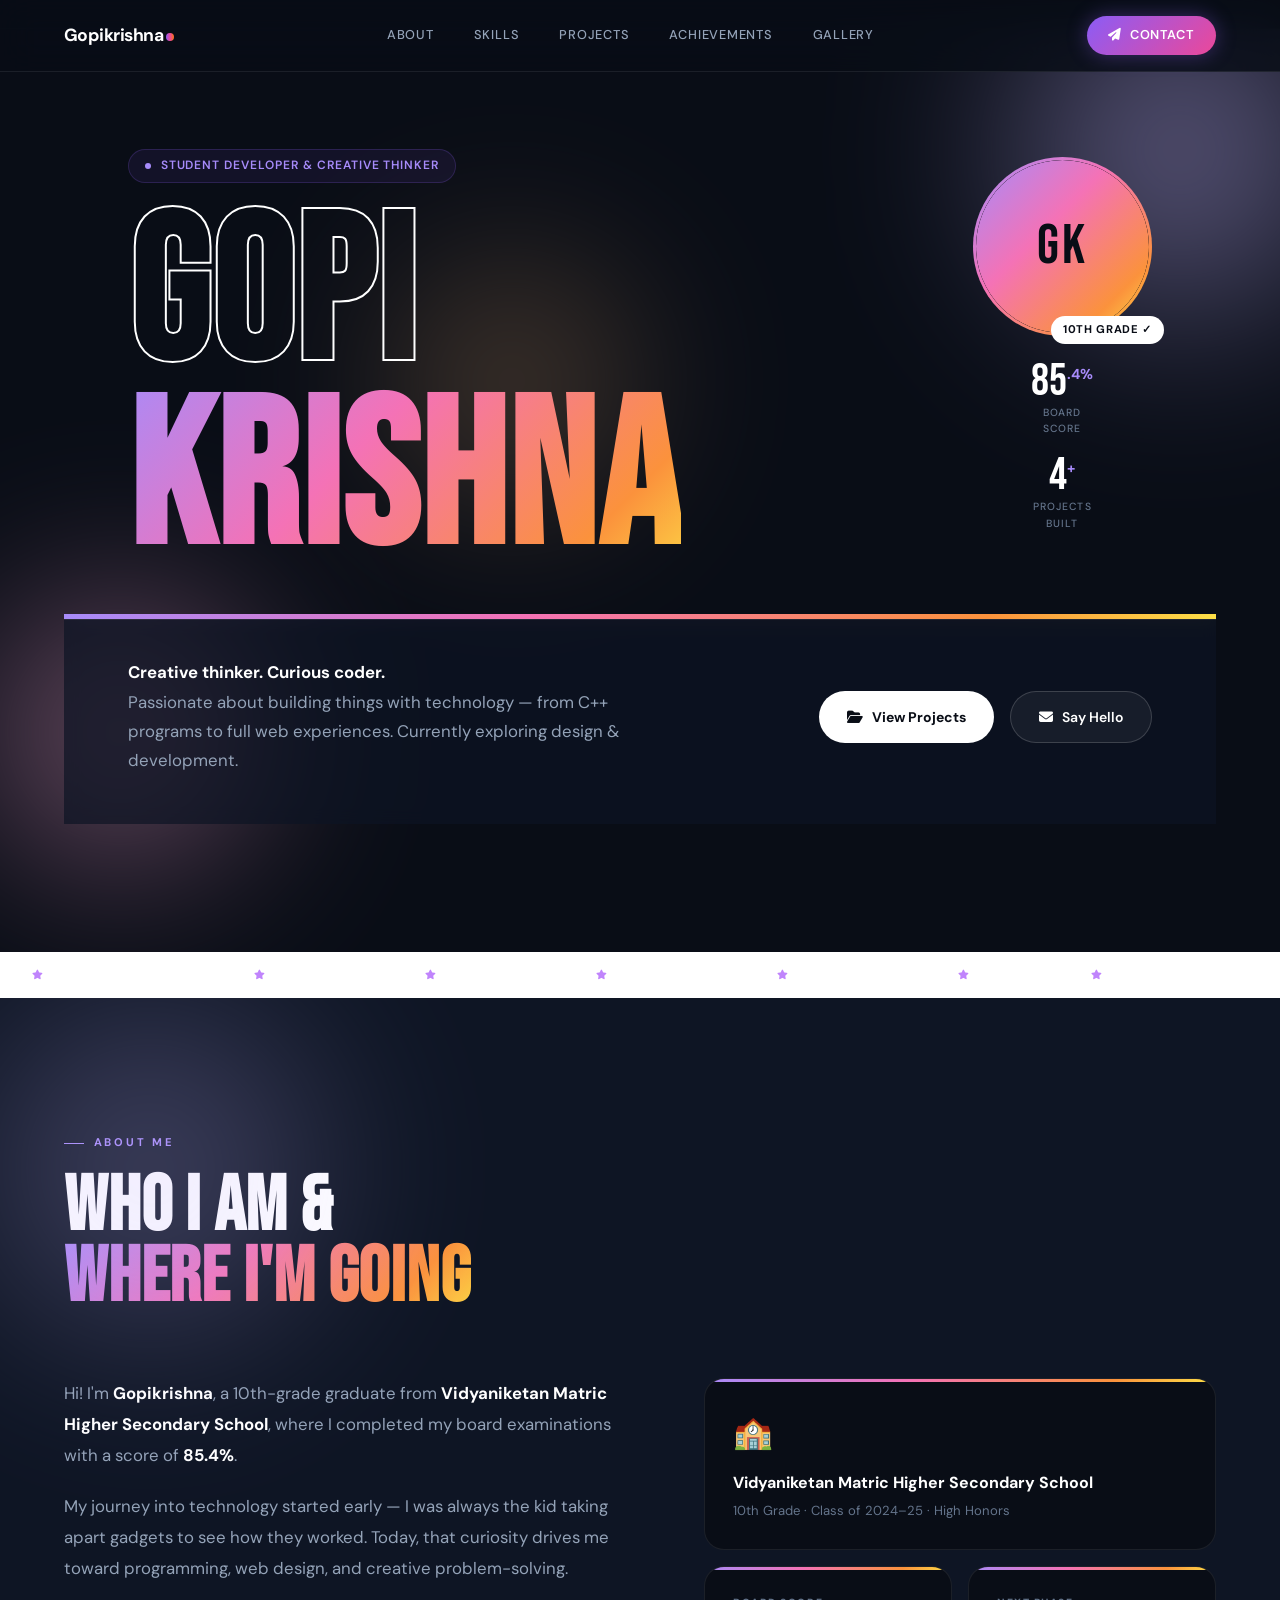
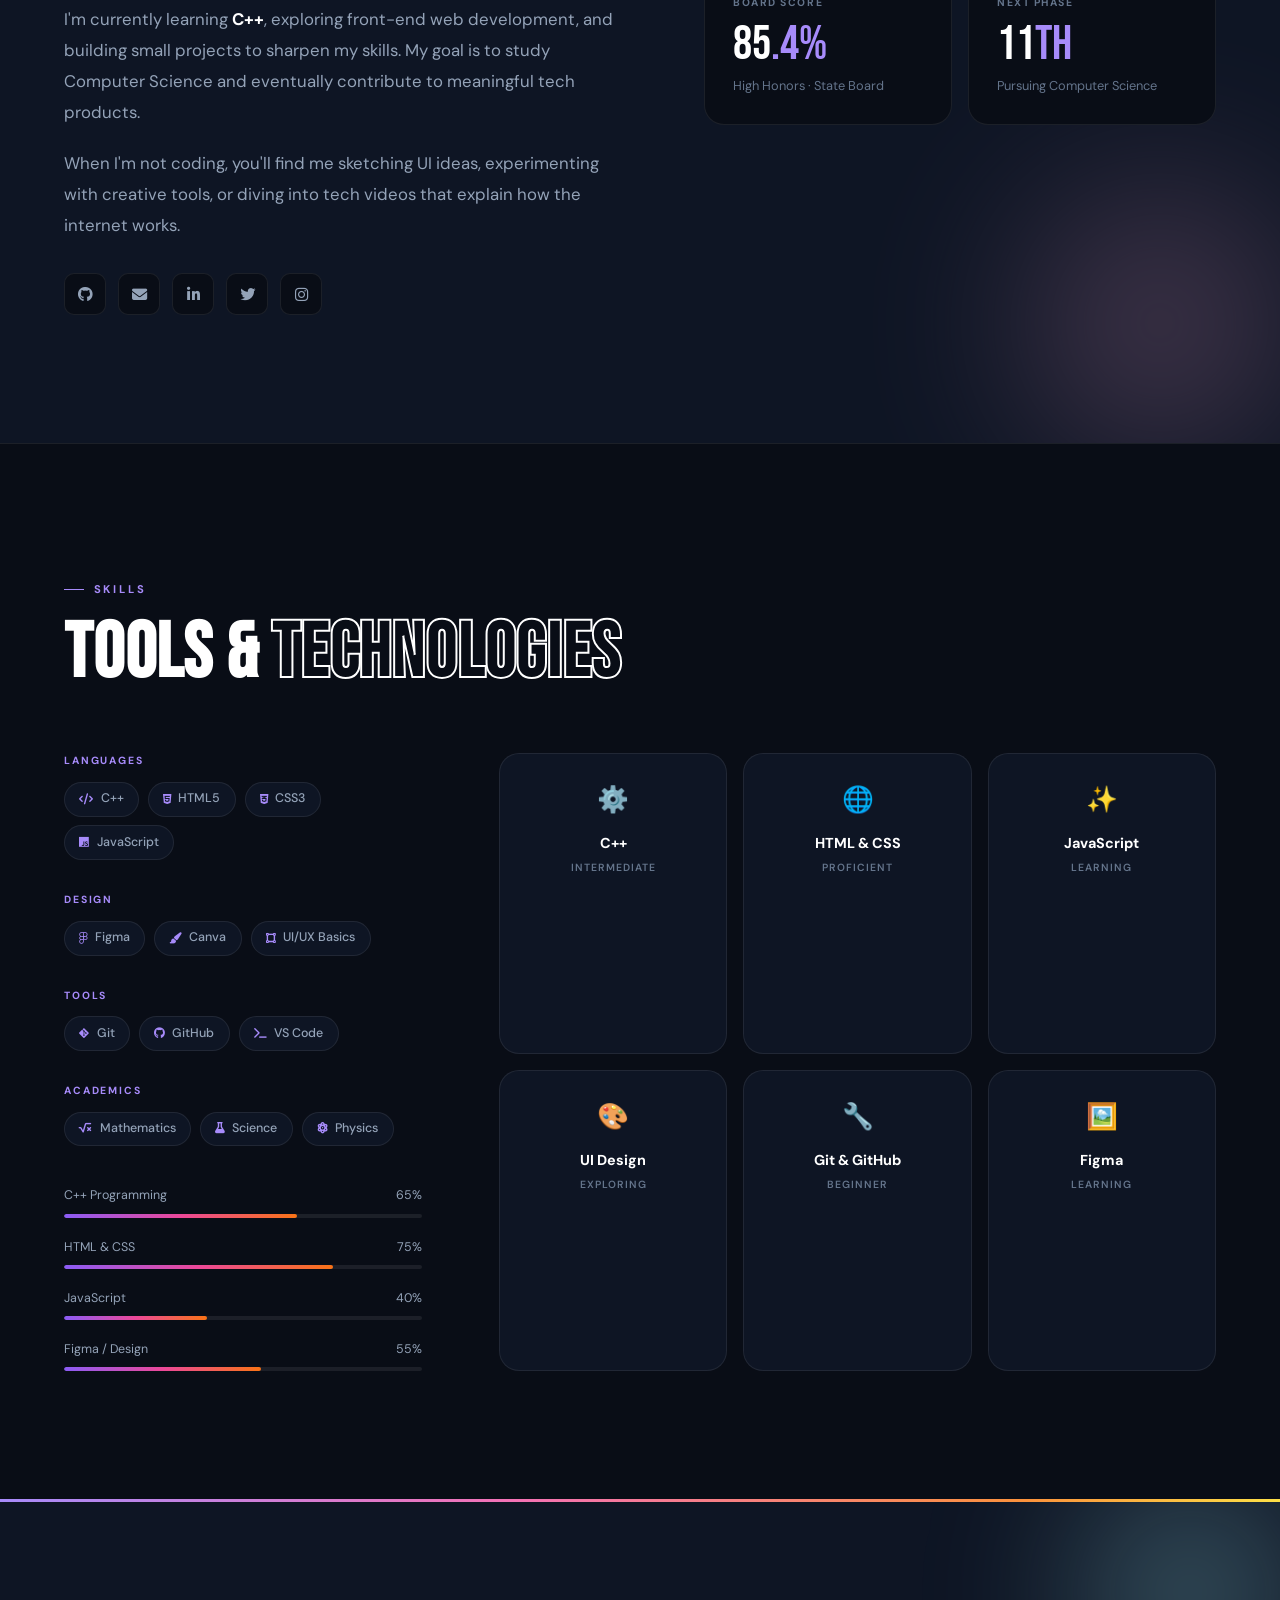
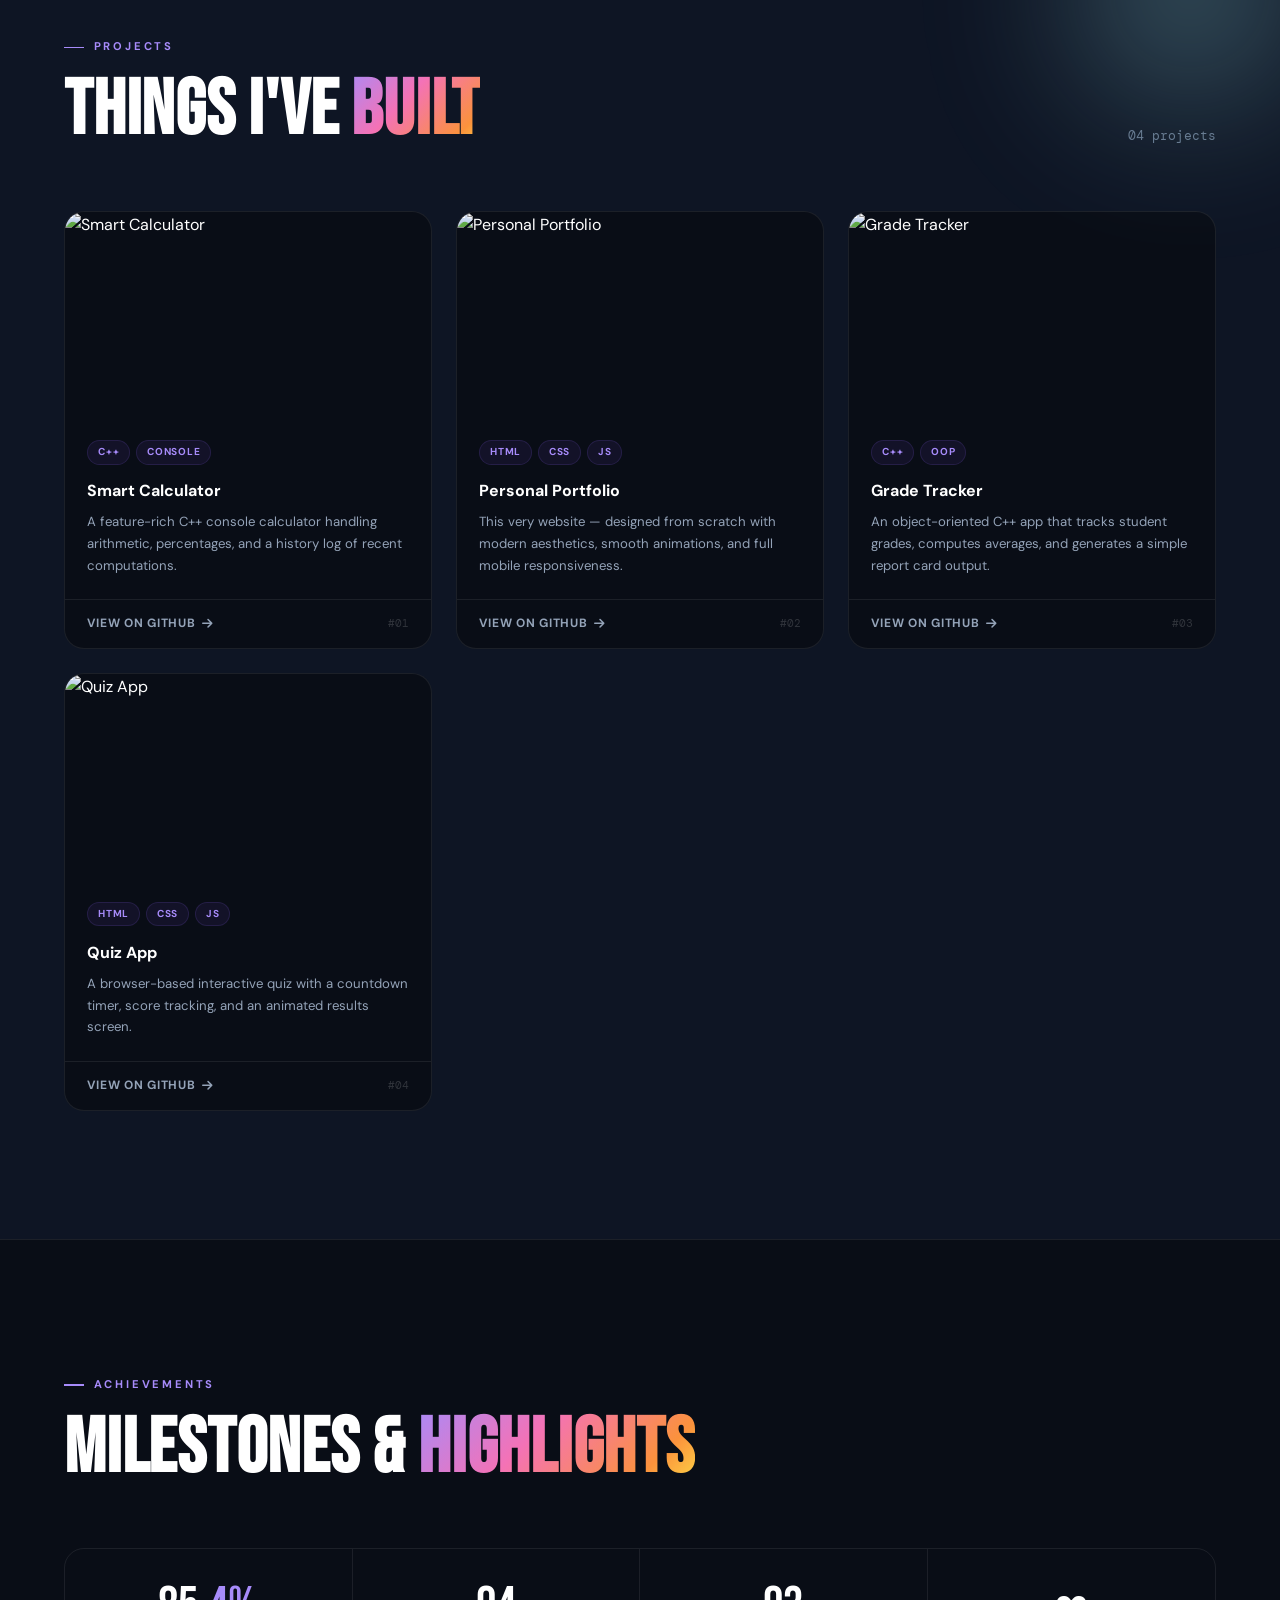
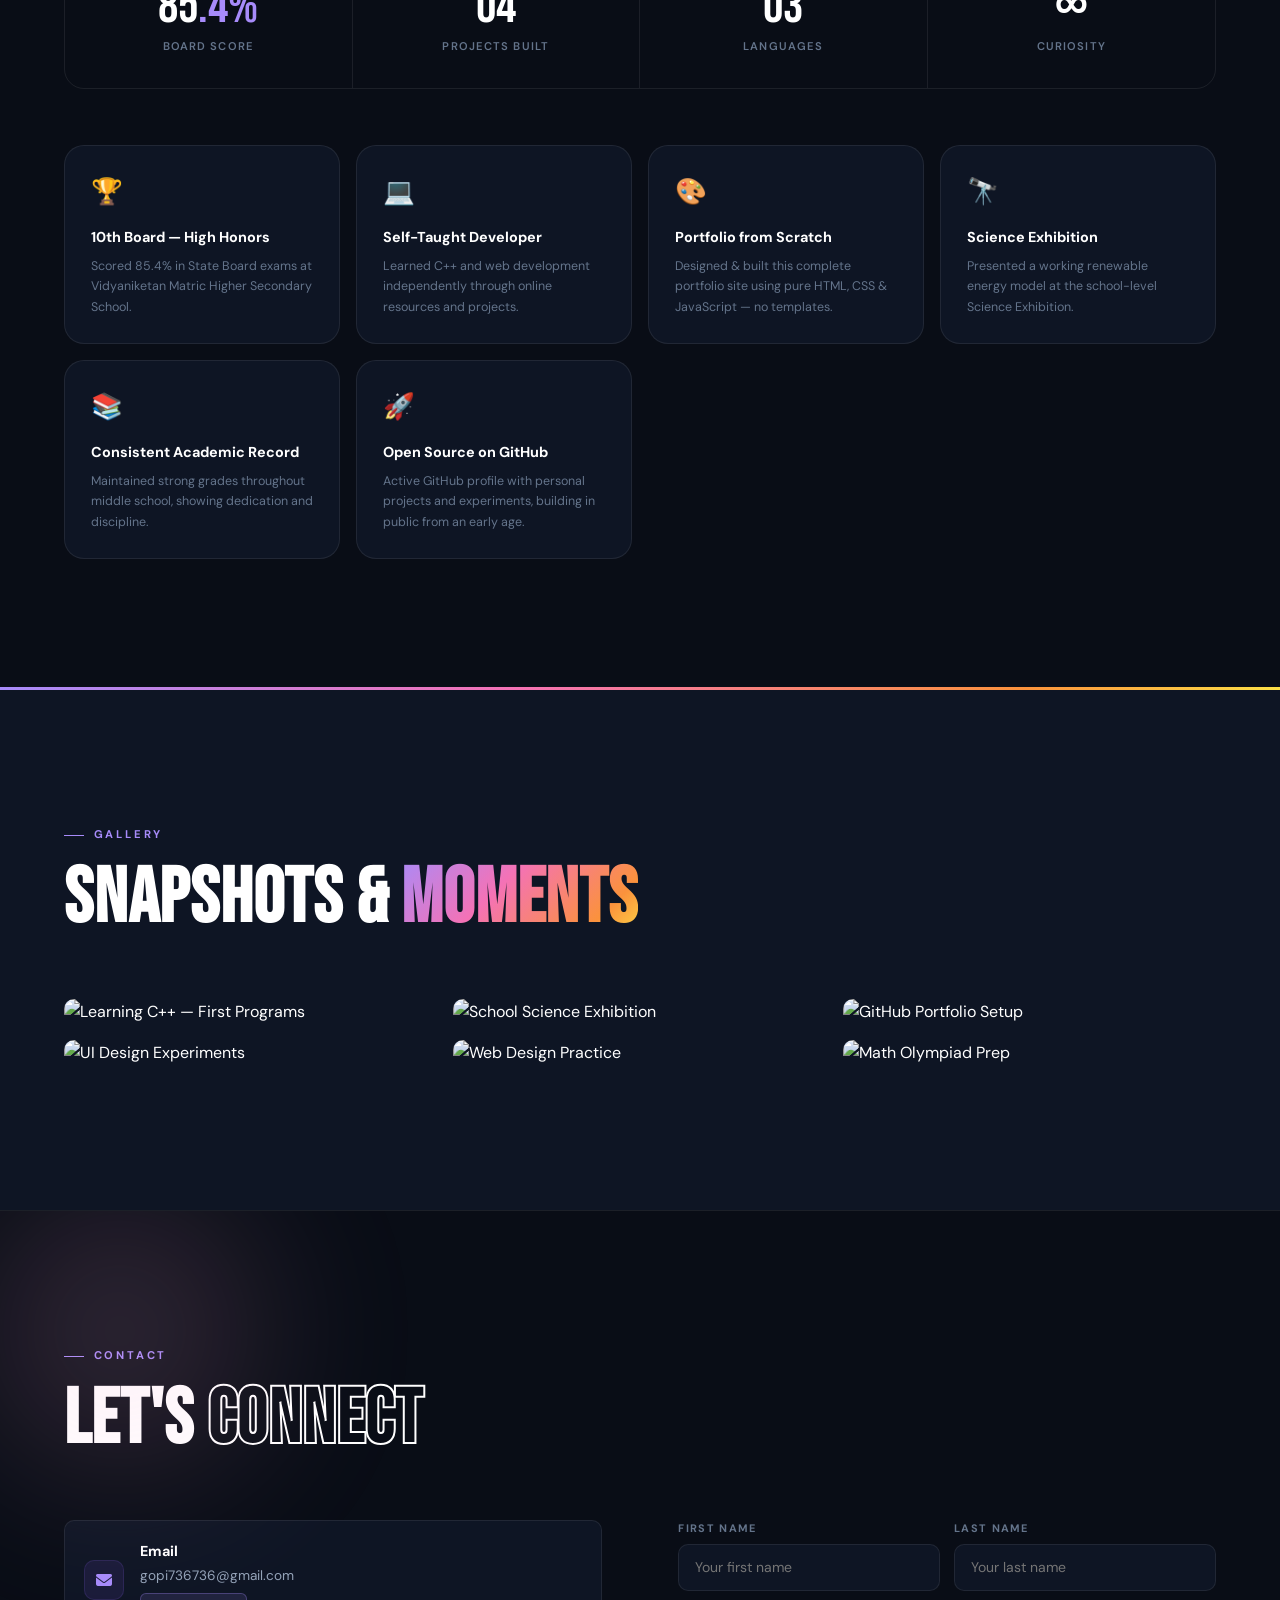
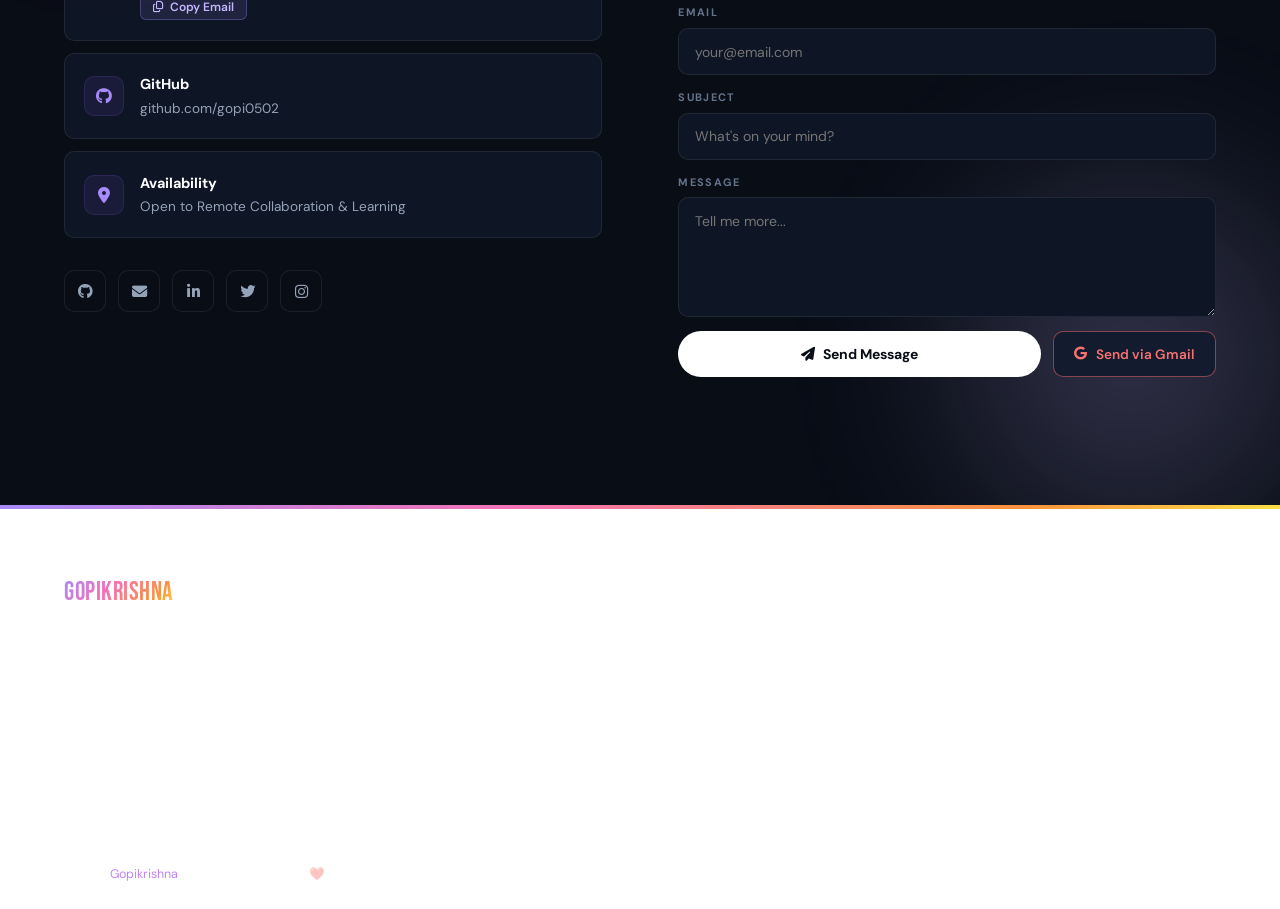
==== commit 2f0570db: "Refactor styles for dark theme and remove cursor effects Updated CSS variables for a dark theme and " ====
--- a/index.html
+++ b/index.html
@@ -18,26 +18,26 @@
 
   <style>
     /* ============================================
-       TOKENS
+       TOKENS — SLEEK MIDNIGHT DARK THEME
     ============================================ */
     :root {
-      --white:      #ffffff;
-      --off-white:  #f7f6f3;
-      --paper:      #f2f0eb;
-      --ink:        #111111;
-      --ink-2:      #333333;
-      --ink-3:      #666666;
-      --ink-4:      #999999;
-      --border:     #e0ddd8;
-      --border-2:   #ccc9c2;
-
-      --p1: #8b5cf6;   /* violet */
-      --p2: #ec4899;   /* pink */
-      --p3: #f97316;   /* orange */
-      --p4: #a78bfa;   /* lavender */
-      --p5: #fb923c;   /* peach */
-
-      --grad: linear-gradient(135deg, #c4b5fd 0%, #f9a8d4 40%, #fdba74 80%, #fde68a 100%);
+      --white:      #090d16;
+      --off-white:  #0e1524;
+      --paper:      #131c2e;
+      --ink:        #ffffff;
+      --ink-2:      #e2e8f0;
+      --ink-3:      #94a3b8;
+      --ink-4:      #64748b;
+      --border:     rgba(255, 255, 255, 0.08);
+      --border-2:   rgba(255, 255, 255, 0.16);
+
+      --p1: #a78bfa;   /* violet */
+      --p2: #f472b6;   /* pink */
+      --p3: #fb923c;   /* orange */
+      --p4: #c084fc;   /* lavender */
+      --p5: #38bdf8;   /* cyan */
+
+      --grad: linear-gradient(135deg, #a78bfa 0%, #f472b6 40%, #fb923c 80%, #fde047 100%);
       --grad-2: linear-gradient(90deg, #8b5cf6, #ec4899, #f97316);
 
       --font-display: 'Bebas Neue', sans-serif;
@@ -63,48 +63,12 @@
       font-family: var(--font-body);
       line-height: 1.6;
       overflow-x: hidden;
-      cursor: none;            /* hide default — we use custom */
-    }
-    a { color: inherit; text-decoration: none; }
+      cursor: default;            /* Clean system cursor */
+    }
+    a { color: inherit; text-decoration: none; cursor: pointer; }
     img { display: block; max-width: 100%; }
     ul { list-style: none; }
     button { font-family: inherit; cursor: pointer; }
-
-    /* ============================================
-       CUSTOM CURSOR — dot + lens
-    ============================================ */
-    #c-dot {
-      position: fixed; z-index: 9999; pointer-events: none;
-      width: 8px; height: 8px; border-radius: 50%;
-      background: var(--ink);
-      transform: translate(-50%, -50%);
-      transition: width .15s, height .15s, background .2s;
-      mix-blend-mode: difference;
-    }
-    #c-ring {
-      position: fixed; z-index: 9998; pointer-events: none;
-      width: 40px; height: 40px; border-radius: 50%;
-      border: 1.5px solid rgba(139,92,246,.5);
-      transform: translate(-50%, -50%);
-    }
-    /* The MAGNIFYING GLASS LENS — canvas-drawn circle that shows
-       a zoomed gradient-tinted view of whatever's under the mouse */
-    #lens-canvas {
-      position: fixed; z-index: 9997; pointer-events: none;
-      border-radius: 50%;
-      box-shadow:
-        0 0 0 2px rgba(139,92,246,.35),
-        0 20px 60px rgba(139,92,246,.18),
-        inset 0 0 30px rgba(196,181,253,.08);
-      opacity: 0;
-      transform: translate(-50%, -50%);
-      transition: opacity .35s ease;
-      overflow: hidden;
-    }
-    #lens-canvas.visible { opacity: 1; }
-
-    body.on-link #c-dot { width: 14px; height: 14px; background: var(--p1); mix-blend-mode: normal; }
-    body.on-link #c-ring { border-color: var(--p1); width: 56px; height: 56px; }
 
     /* ============================================
        SCROLLBAR
@@ -145,12 +109,12 @@
       height: var(--nav-h);
       display: flex; align-items: center; justify-content: space-between;
       padding: 0 clamp(1.5rem, 5vw, 4rem);
-      background: rgba(255,255,255,.82);
+      background: rgba(9,13,22,.85);
       backdrop-filter: blur(18px) saturate(1.6);
       border-bottom: 1px solid var(--border);
       transition: border-color .3s;
     }
-    nav.scrolled { border-bottom-color: var(--border-2); box-shadow: 0 1px 20px rgba(0,0,0,.05); }
+    nav.scrolled { border-bottom-color: var(--border-2); box-shadow: 0 4px 25px rgba(0,0,0,.5); }
 
     .nav-logo {
       font-family: var(--font-body);
@@ -183,11 +147,12 @@
     .nav-btn {
       display: inline-flex; align-items: center; gap: .5rem;
       padding: .55rem 1.35rem;
-      background: var(--ink); color: var(--white);
+      background: linear-gradient(135deg, #8b5cf6, #ec4899); color: #ffffff;
       border: none; border-radius: var(--r3);
       font-size: .8rem; font-weight: 600; letter-spacing: .05em;
       text-transform: uppercase;
-      transition: background .25s, transform .25s var(--spring);
+      box-shadow: 0 0 20px rgba(139, 92, 246, 0.35);
+      transition: transform .25s var(--spring);
     }
     .nav-btn:hover { background: var(--p1); transform: scale(1.04); }
 
@@ -208,7 +173,7 @@
     /* Mobile drawer */
     .mobile-nav {
       position: fixed; top: var(--nav-h); left: 0; right: 0; z-index: 199;
-      background: rgba(255,255,255,.97);
+      background: rgba(9,13,22,.98);
       backdrop-filter: blur(18px);
       border-bottom: 1px solid var(--border);
       padding: 2rem; display: flex; flex-direction: column; gap: 1.5rem;
@@ -344,8 +309,8 @@
       display: flex; align-items: center; justify-content: space-between;
       flex-wrap: wrap; gap: 1.5rem;
       padding: clamp(1.5rem, 3vw, 2.5rem) clamp(1.5rem, 5vw, 4rem) clamp(2rem, 4vw, 3rem);
-      background: rgba(247,246,243,.7);
-      backdrop-filter: blur(4px);
+      background: rgba(14,21,36,.7);
+      backdrop-filter: blur(8px);
       border-top: 1px solid var(--border);
     }
     .hero-tagline {
@@ -358,17 +323,17 @@
     .btn-dark {
       display: inline-flex; align-items: center; gap: .55rem;
       padding: .85rem 1.75rem;
-      background: var(--ink); color: var(--white);
+      background: #ffffff; color: #090d16;
       border-radius: var(--r3); border: none;
-      font-size: .875rem; font-weight: 600;
-      transition: background .25s, transform .3s var(--spring);
-    }
-    .btn-dark:hover { background: var(--p1); transform: scale(1.04) translateY(-2px); }
+      font-size: .875rem; font-weight: 700;
+      transition: background .25s, transform .3s var(--spring), box-shadow .25s;
+    }
+    .btn-dark:hover { background: var(--p1); color: #090d16; transform: scale(1.04) translateY(-2px); box-shadow: 0 0 20px rgba(167,139,250,.4); }
 
     .btn-outline {
       display: inline-flex; align-items: center; gap: .55rem;
       padding: .85rem 1.75rem;
-      background: transparent; color: var(--ink);
+      background: rgba(255,255,255,.05); color: #ffffff;
       border-radius: var(--r3); border: 1.5px solid var(--border-2);
       font-size: .875rem; font-weight: 600;
       transition: border-color .25s, transform .3s var(--spring);
@@ -747,17 +712,17 @@
       display: flex;
       flex-direction: column;
       gap: 0.4rem;
-      background: #ecfdf5;
+      background: rgba(16, 185, 129, 0.12);
       border: 2px solid #10b981;
-      color: #065f46;
+      color: #a7f3d0;
       border-radius: var(--r);
       padding: 1.15rem 1.4rem;
-      box-shadow: 0 10px 25px rgba(16, 185, 129, 0.15);
+      box-shadow: 0 10px 25px rgba(16, 185, 129, 0.2);
     }
     .cf-status.success .status-head {
       font-size: 1rem;
       font-weight: 700;
-      color: #047857;
+      color: #34d399;
       display: flex;
       align-items: center;
       gap: 0.6rem;
@@ -768,14 +733,14 @@
     }
     .cf-status.success .status-body {
       font-size: 0.86rem;
-      color: #065f46;
+      color: #d1fae5;
       line-height: 1.55;
     }
     .cf-status.error {
       display: flex;
-      background: #fef2f2;
-      border: 1.5px solid #fecaca;
-      color: #991b1b;
+      background: rgba(239, 68, 68, 0.15);
+      border: 1.5px solid #ef4444;
+      color: #fca5a5;
     }
     @keyframes cfFadeIn {
       from { opacity: 0; transform: translateY(-6px); }
@@ -796,9 +761,9 @@
       font-size: 0.85rem;
       font-weight: 600;
       font-family: var(--font-body);
-      background: var(--white);
-      color: #ea4335;
-      border: 1.5px solid #ea4335;
+      background: var(--paper);
+      color: #f87171;
+      border: 1.5px solid rgba(248, 113, 113, 0.5);
       cursor: pointer;
       transition: all 0.25s var(--ease);
       text-decoration: none;
@@ -806,8 +771,9 @@
     .btn-gmail:hover {
       background: #ea4335;
       color: #ffffff;
+      border-color: #ea4335;
       transform: translateY(-2px);
-      box-shadow: 0 4px 14px rgba(234,67,53,0.25);
+      box-shadow: 0 4px 14px rgba(234,67,53,0.35);
     }
     .copy-chip {
       display: inline-flex;
@@ -818,15 +784,15 @@
       font-size: 0.75rem;
       font-weight: 600;
       border-radius: 6px;
-      background: rgba(139,92,246,0.08);
-      color: var(--p1);
-      border: 1px solid rgba(139,92,246,0.25);
+      background: rgba(167, 139, 250, 0.12);
+      color: #c4b5fd;
+      border: 1px solid rgba(167, 139, 250, 0.3);
       cursor: pointer;
       transition: all 0.2s;
     }
     .copy-chip:hover {
       background: var(--p1);
-      color: #fff;
+      color: #090d16;
     }
 
     /* Confirmatory Success Card */
@@ -836,12 +802,12 @@
     }
     .confirm-card {
       display: none;
-      background: var(--white);
+      background: var(--paper);
       border: 2px solid #10b981;
       border-radius: var(--r2);
       padding: 2.5rem 2rem;
       text-align: center;
-      box-shadow: 0 20px 45px rgba(16, 185, 129, 0.12);
+      box-shadow: 0 20px 45px rgba(0, 0, 0, 0.6), 0 0 30px rgba(16, 185, 129, 0.2);
       animation: confirmPop 0.4s cubic-bezier(0.175, 0.885, 0.32, 1.275);
     }
     .confirm-card.active {
@@ -856,13 +822,13 @@
       height: 68px;
       margin: 0 auto 1.25rem;
       border-radius: 50%;
-      background: #ecfdf5;
-      border: 2px solid #a7f3d0;
+      background: rgba(16, 185, 129, 0.15);
+      border: 2px solid rgba(16, 185, 129, 0.4);
       display: flex;
       align-items: center;
       justify-content: center;
       font-size: 1.85rem;
-      color: #059669;
+      color: #34d399;
       animation: pulseGreen 2s infinite;
     }
     @keyframes pulseGreen {
@@ -1045,10 +1011,6 @@
 
 <body>
 
-  <!-- Custom cursor elements -->
-  <div id="c-dot"></div>
-  <div id="c-ring"></div>
-  <canvas id="lens-canvas" width="160" height="160"></canvas>
 
   <!-- Floating Toast Notification -->
   <div id="toast-notification" role="status" aria-live="polite">
@@ -1655,120 +1617,7 @@
     { src:'https://picsum.photos/seed/gk6/600/500', cap:'Math Olympiad Prep' },
   ];
 
-  /* ══════════════════════════════════════════
-     1. CUSTOM CURSOR + MAGNIFYING GLASS LENS
-  ══════════════════════════════════════════ */
-  (function initCursor() {
-    const dot    = document.getElementById('c-dot');
-    const ring   = document.getElementById('c-ring');
-    const canvas = document.getElementById('lens-canvas');
-    const ctx    = canvas.getContext('2d');
-
-    const LENS_R = 80;   // radius in px
-    const ZOOM   = 2.1;  // magnification factor
-
-    // Position state
-    let mx = -999, my = -999;   // actual mouse
-    let rx = -999, ry = -999;   // ring (lagging)
-
-    /* Position helpers */
-    function setXY(el, x, y) {
-      el.style.left = x + 'px';
-      el.style.top  = y + 'px';
-    }
-
-    /* Mouse move */
-    window.addEventListener('mousemove', e => {
-      mx = e.clientX; my = e.clientY;
-      setXY(dot, mx, my);
-      setXY(canvas, mx, my);
-      canvas.classList.add('visible');
-      drawLens(e.clientX, e.clientY);
-    });
-
-    /* Mouse leave page */
-    document.addEventListener('mouseleave', () => { canvas.classList.remove('visible'); });
-
-    /* Lagging ring RAF */
-    (function animRing() {
-      rx += (mx - rx) * 0.13;
-      ry += (my - ry) * 0.13;
-      setXY(ring, rx, ry);
-      requestAnimationFrame(animRing);
-    })();
-
-    /* ── LENS DRAW ── */
-    function drawLens(cx, cy) {
-      const D = LENS_R * 2;
-      canvas.width  = D;
-      canvas.height = D;
-      canvas.style.width  = D + 'px';
-      canvas.style.height = D + 'px';
-
-      ctx.clearRect(0, 0, D, D);
-
-      /* Clip to circle */
-      ctx.save();
-      ctx.beginPath();
-      ctx.arc(LENS_R, LENS_R, LENS_R - 1, 0, Math.PI * 2);
-      ctx.clip();
-
-      /* Fill glass background — frosted white */
-      ctx.fillStyle = 'rgba(255,255,255,0.55)';
-      ctx.fillRect(0, 0, D, D);
-
-      /* Capture the page area under the lens via html2canvas-lite approach:
-         We'll use drawImage on the document body — not natively supported,
-         so instead we draw a beautiful glass effect with gradient reflection */
-
-      /* Inner gradient — mimics lens refraction with pastel colors */
-      const grad = ctx.createRadialGradient(LENS_R, LENS_R * 0.6, 0, LENS_R, LENS_R, LENS_R);
-      grad.addColorStop(0,   'rgba(196,181,253,0.35)');  /* lavender */
-      grad.addColorStop(0.4, 'rgba(249,168,212,0.2)');   /* pink */
-      grad.addColorStop(0.75,'rgba(253,186,116,0.15)');  /* peach */
-      grad.addColorStop(1,   'rgba(255,255,255,0)');
-      ctx.fillStyle = grad;
-      ctx.fillRect(0, 0, D, D);
-
-      /* Crosshair lines */
-      ctx.strokeStyle = 'rgba(139,92,246,0.2)';
-      ctx.lineWidth = 0.8;
-      ctx.setLineDash([4,4]);
-      ctx.beginPath(); ctx.moveTo(LENS_R,4); ctx.lineTo(LENS_R, D-4); ctx.stroke();
-      ctx.beginPath(); ctx.moveTo(4, LENS_R); ctx.lineTo(D-4, LENS_R); ctx.stroke();
-      ctx.setLineDash([]);
-
-      /* Top specular highlight */
-      const spec = ctx.createLinearGradient(0, 0, 0, LENS_R * 0.7);
-      spec.addColorStop(0,   'rgba(255,255,255,0.55)');
-      spec.addColorStop(1,   'rgba(255,255,255,0)');
-      ctx.fillStyle = spec;
-      ctx.beginPath();
-      ctx.ellipse(LENS_R, LENS_R * 0.4, LENS_R * 0.65, LENS_R * 0.35, 0, 0, Math.PI * 2);
-      ctx.fill();
-
-      ctx.restore();
-
-      /* Outer ring stroke */
-      ctx.beginPath();
-      ctx.arc(LENS_R, LENS_R, LENS_R - 1, 0, Math.PI * 2);
-      ctx.strokeStyle = 'rgba(139,92,246,0.3)';
-      ctx.lineWidth = 1.5;
-      ctx.stroke();
-
-      /* Central dot */
-      ctx.beginPath();
-      ctx.arc(LENS_R, LENS_R, 3, 0, Math.PI * 2);
-      ctx.fillStyle = 'rgba(139,92,246,0.6)';
-      ctx.fill();
-    }
-
-    /* Hover state for interactive elements */
-    document.querySelectorAll('a,button,.proj-card,.ach-card,.sk-card,.a-card,.gal-item,.ci-item,.tag,.soc-btn').forEach(el => {
-      el.addEventListener('mouseenter', () => document.body.classList.add('on-link'));
-      el.addEventListener('mouseleave', () => document.body.classList.remove('on-link'));
-    });
-  })();
+
 
   /* ══════════════════════════════
      2. NAVBAR
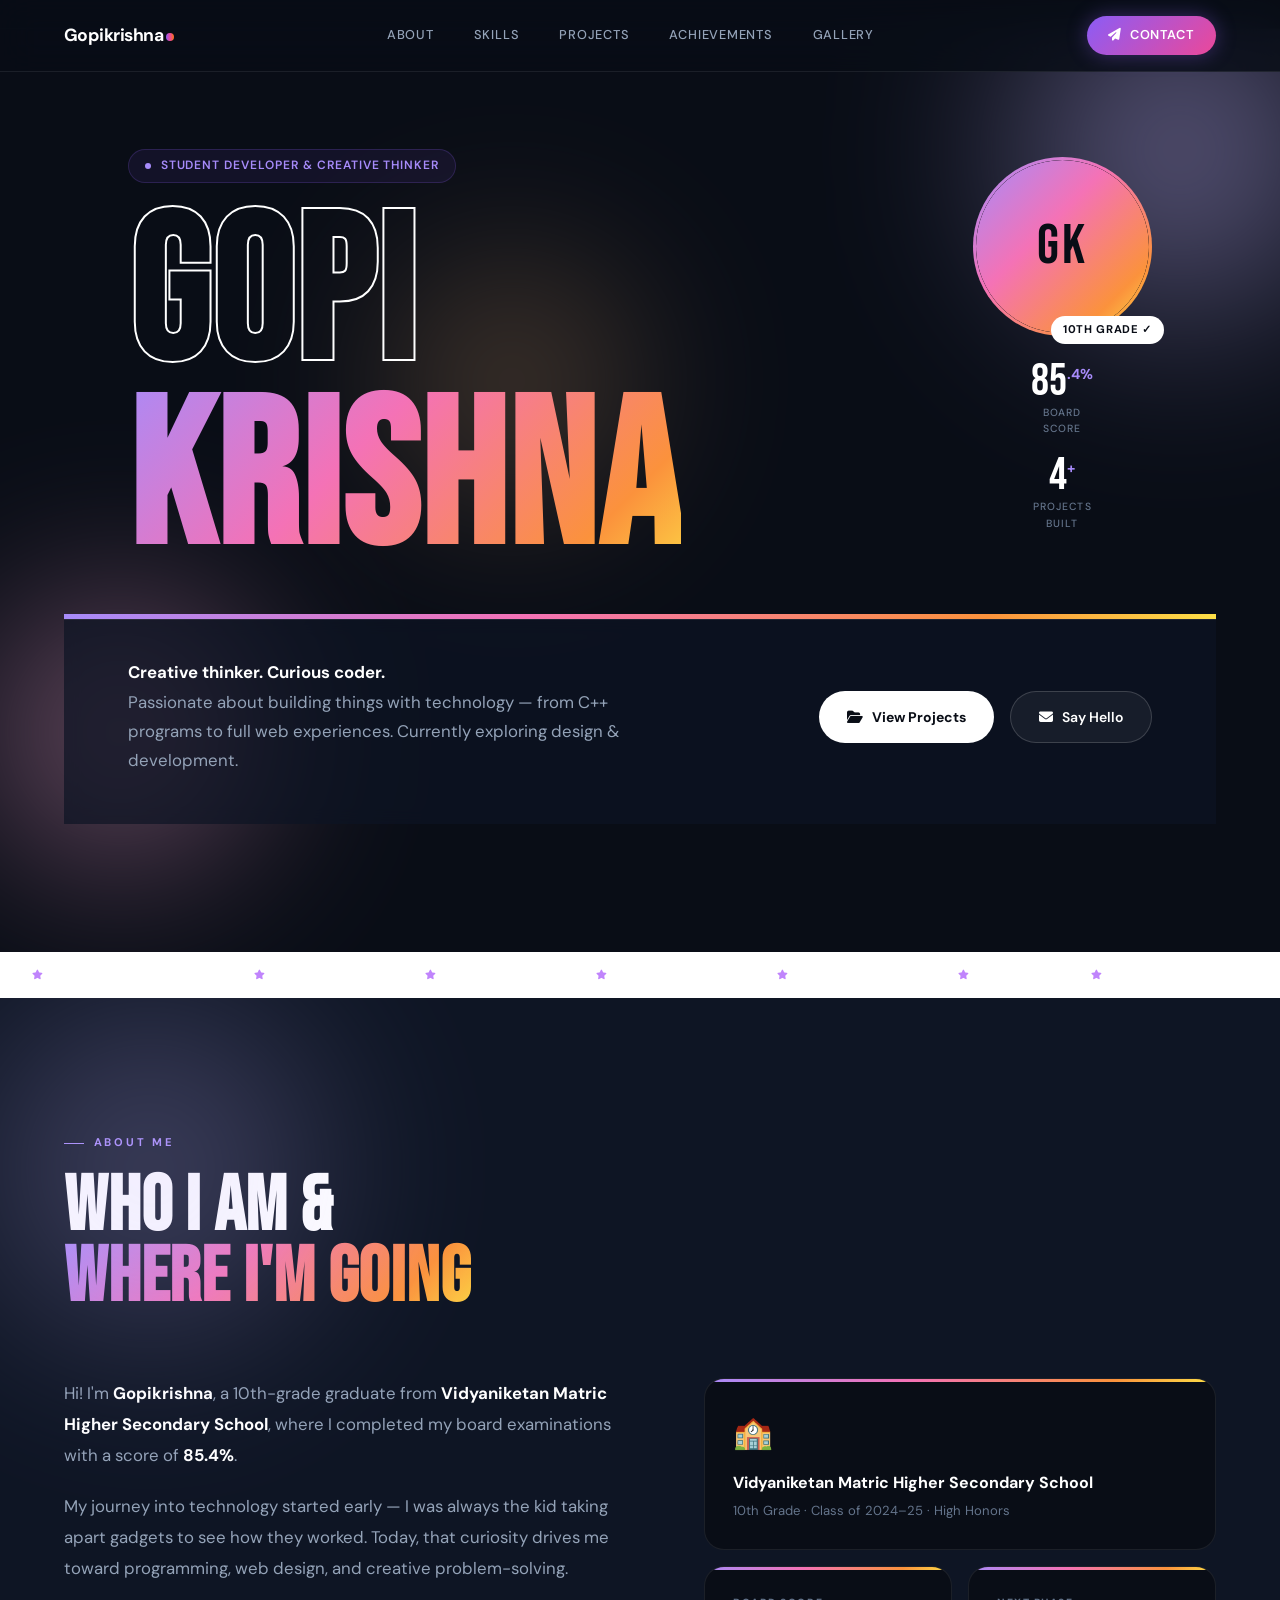
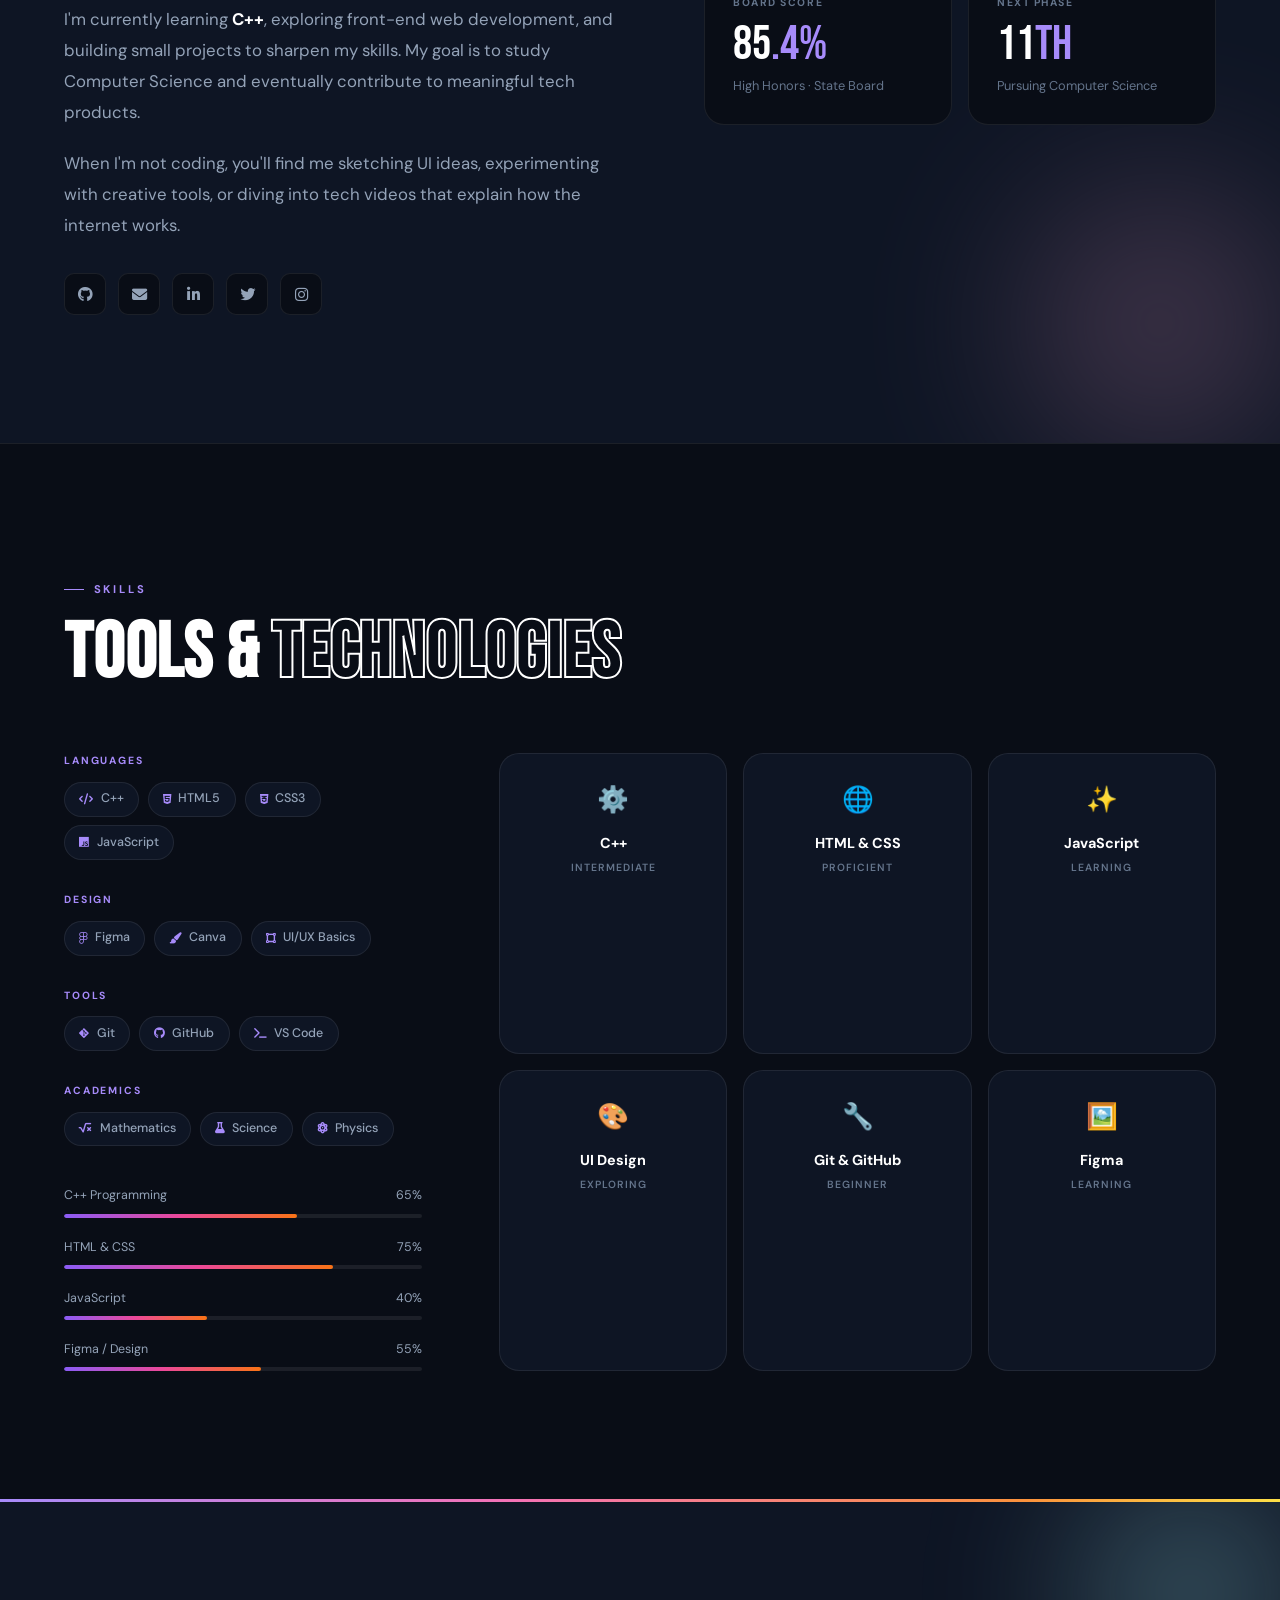
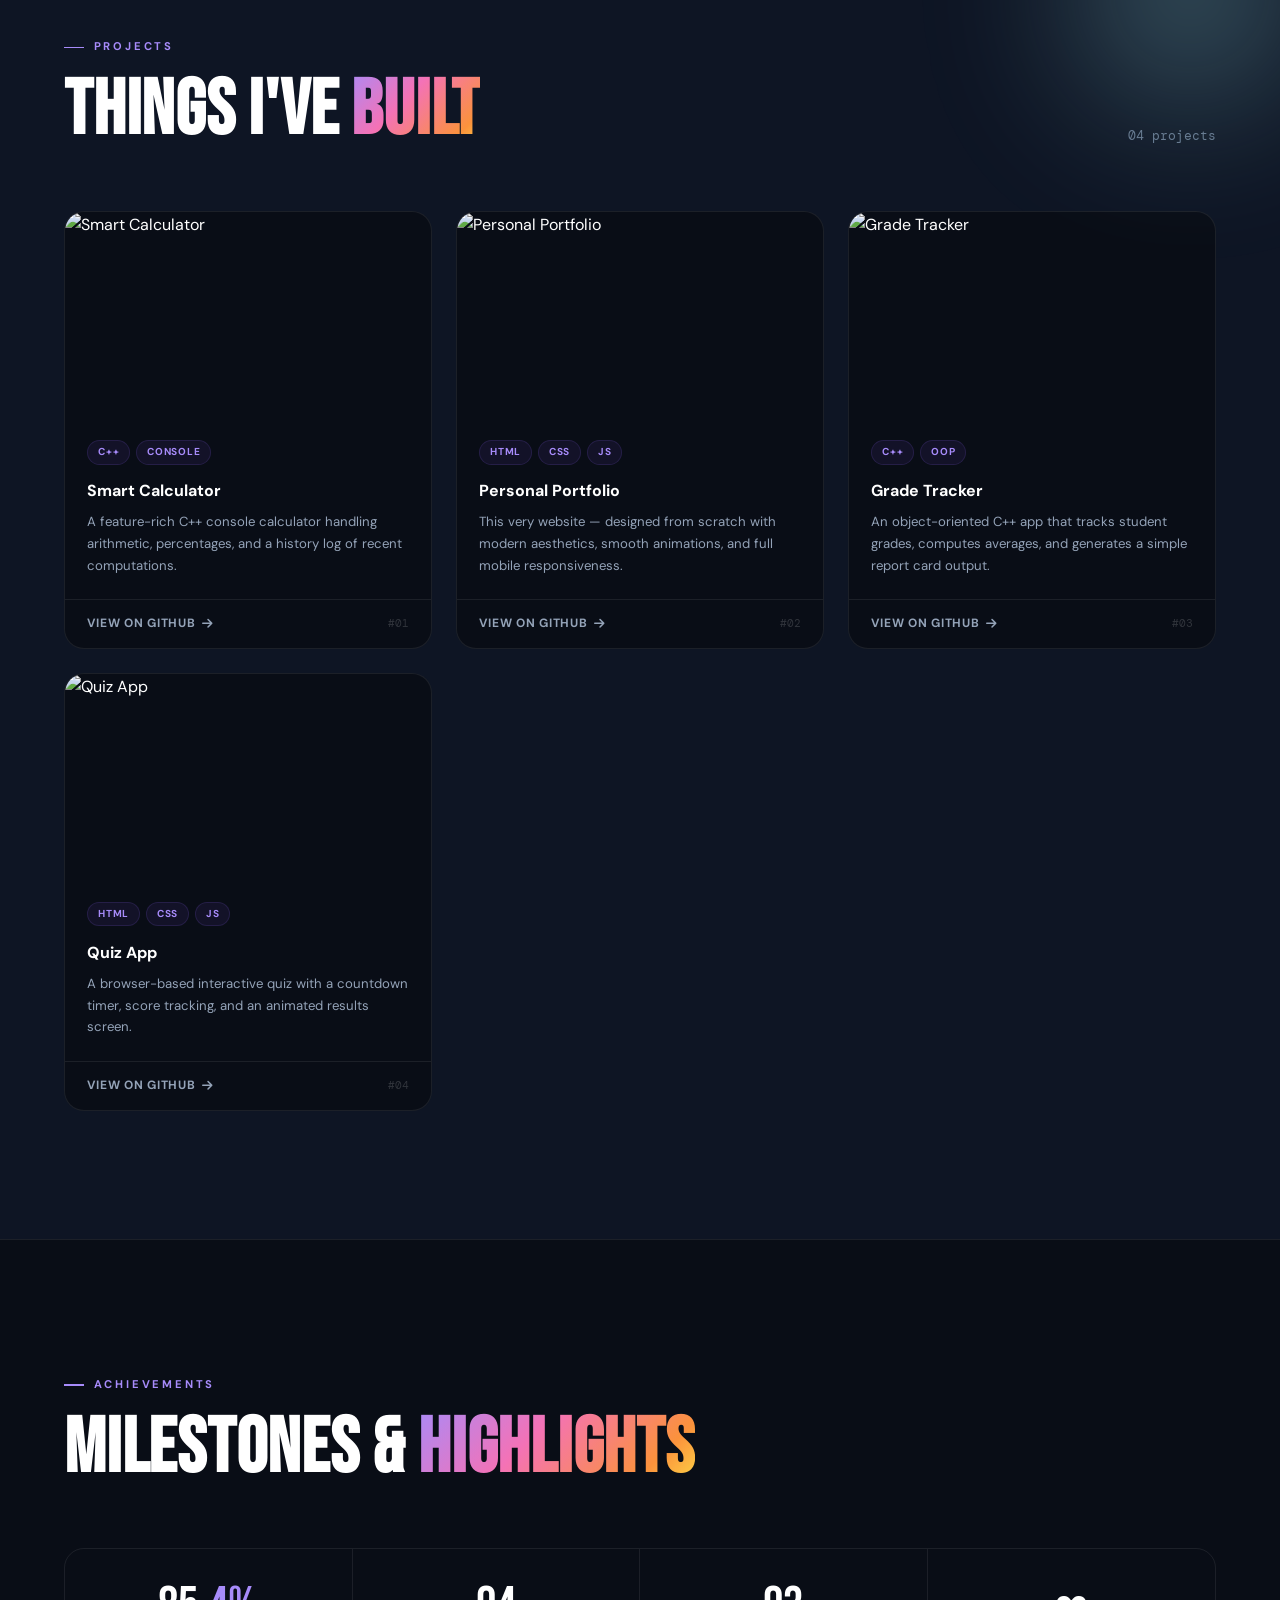
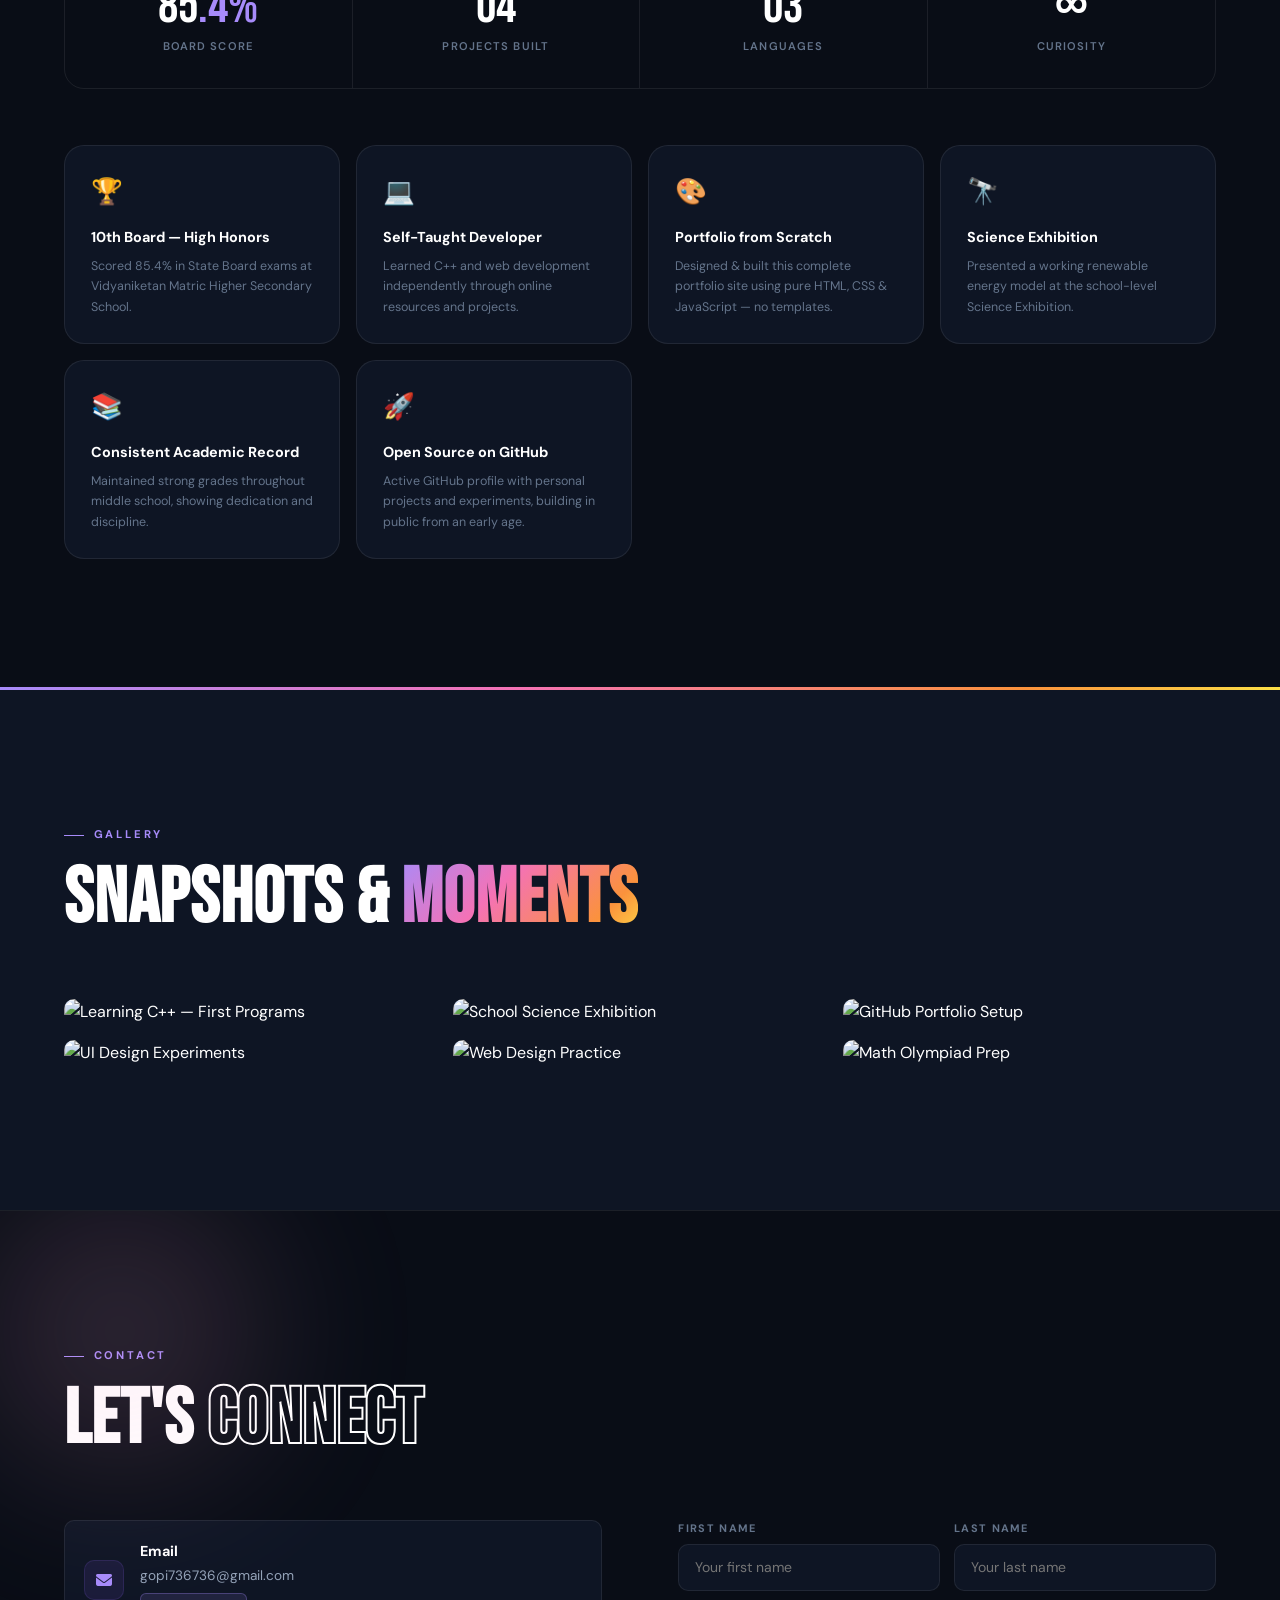
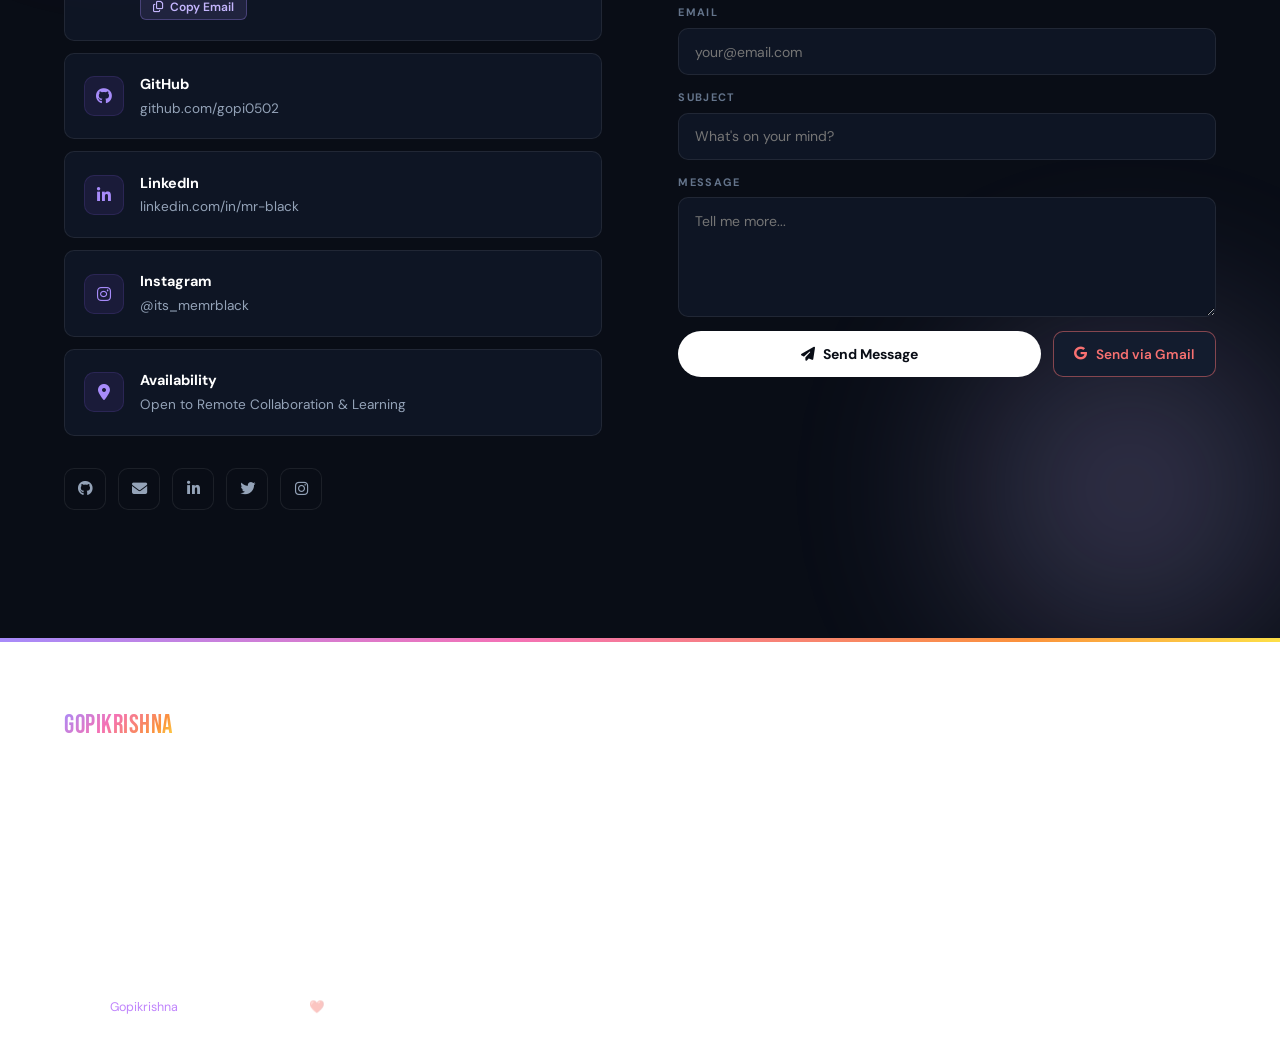
==== commit 6552cd93: "Update social media links in index.html" ====
--- a/index.html
+++ b/index.html
@@ -1158,9 +1158,9 @@
           <a href="mailto:gopi736736@gmail.com" class="soc-btn" aria-label="Email">
             <i class="fas fa-envelope"></i>
           </a>
-          <a href="#" class="soc-btn" aria-label="LinkedIn"><i class="fab fa-linkedin-in"></i></a>
+          <a href="https://www.linkedin.com/in/mr-black-20a974442/" target="_blank" rel="noopener" class="soc-btn" aria-label="LinkedIn"><i class="fab fa-linkedin-in"></i></a>
           <a href="#" class="soc-btn" aria-label="Twitter"><i class="fab fa-twitter"></i></a>
-          <a href="#" class="soc-btn" aria-label="Instagram"><i class="fab fa-instagram"></i></a>
+          <a href="https://www.instagram.com/its_memrblack/" target="_blank" rel="noopener" class="soc-btn" aria-label="Instagram"><i class="fab fa-instagram"></i></a>
         </div>
       </div>
 
@@ -1466,6 +1466,20 @@
           </div>
         </div>
         <div class="ci-item">
+          <div class="ci-icon"><i class="fab fa-linkedin-in"></i></div>
+          <div class="ci-text">
+            <strong>LinkedIn</strong>
+            <a href="https://www.linkedin.com/in/mr-black-20a974442/" target="_blank" rel="noopener">linkedin.com/in/mr-black</a>
+          </div>
+        </div>
+        <div class="ci-item">
+          <div class="ci-icon"><i class="fab fa-instagram"></i></div>
+          <div class="ci-text">
+            <strong>Instagram</strong>
+            <a href="https://www.instagram.com/its_memrblack/" target="_blank" rel="noopener">@its_memrblack</a>
+          </div>
+        </div>
+        <div class="ci-item">
           <div class="ci-icon"><i class="fas fa-map-marker-alt"></i></div>
           <div class="ci-text">
             <strong>Availability</strong>
@@ -1476,9 +1490,9 @@
         <div class="about-socials" style="margin-top:2rem;">
           <a href="https://github.com/gopi0502" target="_blank" rel="noopener" class="soc-btn" title="GitHub"><i class="fab fa-github"></i></a>
           <a href="https://mail.google.com/mail/?view=cm&fs=1&to=gopi736736@gmail.com" target="_blank" rel="noopener" class="soc-btn" title="Email via Gmail"><i class="fas fa-envelope"></i></a>
-          <a href="#" class="soc-btn" title="LinkedIn"><i class="fab fa-linkedin-in"></i></a>
+          <a href="https://www.linkedin.com/in/mr-black-20a974442/" target="_blank" rel="noopener" class="soc-btn" title="LinkedIn"><i class="fab fa-linkedin-in"></i></a>
           <a href="#" class="soc-btn" title="Twitter"><i class="fab fa-twitter"></i></a>
-          <a href="#" class="soc-btn" title="Instagram"><i class="fab fa-instagram"></i></a>
+          <a href="https://www.instagram.com/its_memrblack/" target="_blank" rel="noopener" class="soc-btn" title="Instagram"><i class="fab fa-instagram"></i></a>
         </div>
       </div>
 
@@ -1554,10 +1568,11 @@
         <div class="foot-logo"><span>Gopikrishna</span></div>
         <p>A student developer building skills one project at a time. Passionate about technology, design &amp; creative problem-solving.</p>
         <div class="foot-soc">
-          <a href="https://github.com/gopi0502" target="_blank" rel="noopener" class="foot-soc-btn"><i class="fab fa-github"></i></a>
-          <a href="mailto:gopi736736@gmail.com" class="foot-soc-btn"><i class="fas fa-envelope"></i></a>
-          <a href="#" class="foot-soc-btn"><i class="fab fa-linkedin-in"></i></a>
-          <a href="#" class="foot-soc-btn"><i class="fab fa-twitter"></i></a>
+          <a href="https://github.com/gopi0502" target="_blank" rel="noopener" class="foot-soc-btn" title="GitHub"><i class="fab fa-github"></i></a>
+          <a href="mailto:gopi736736@gmail.com" class="foot-soc-btn" title="Email"><i class="fas fa-envelope"></i></a>
+          <a href="https://www.linkedin.com/in/mr-black-20a974442/" target="_blank" rel="noopener" class="foot-soc-btn" title="LinkedIn"><i class="fab fa-linkedin-in"></i></a>
+          <a href="#" class="foot-soc-btn" title="Twitter"><i class="fab fa-twitter"></i></a>
+          <a href="https://www.instagram.com/its_memrblack/" target="_blank" rel="noopener" class="foot-soc-btn" title="Instagram"><i class="fab fa-instagram"></i></a>
         </div>
       </div>
       <div>
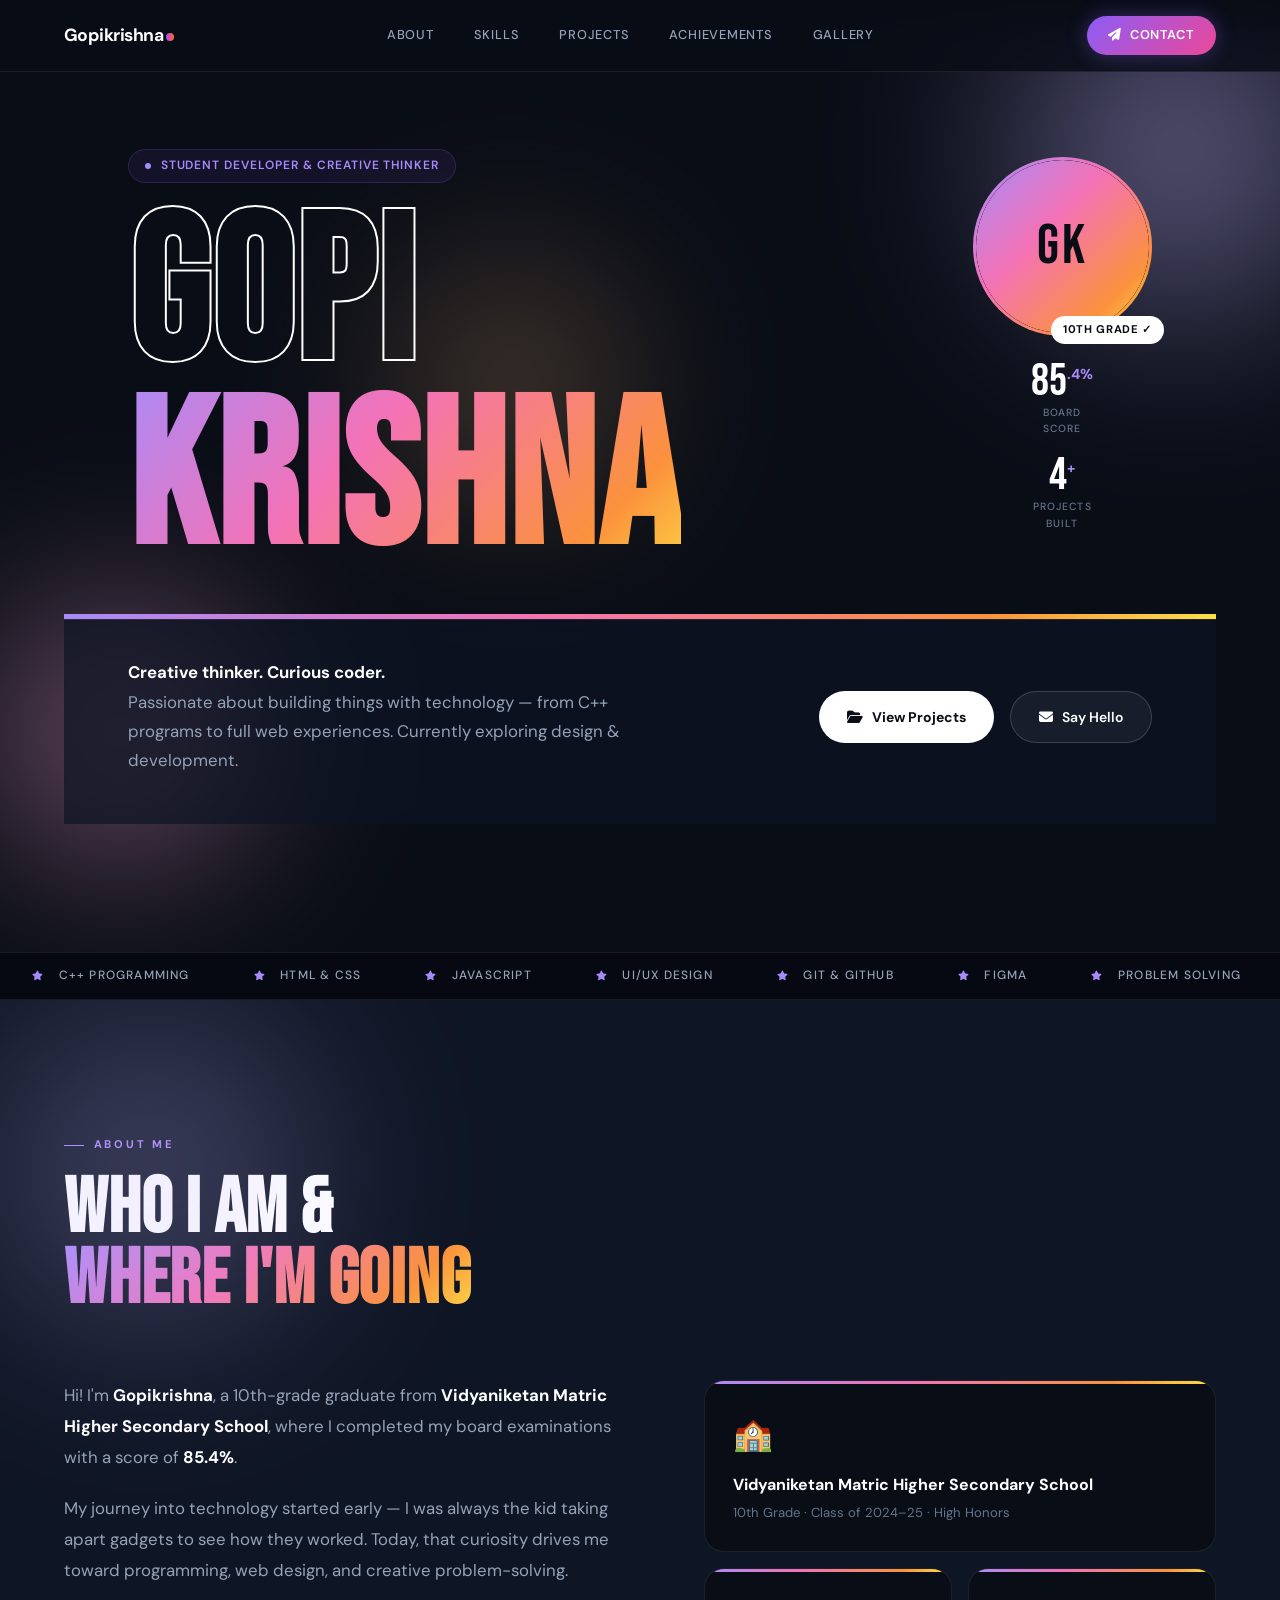
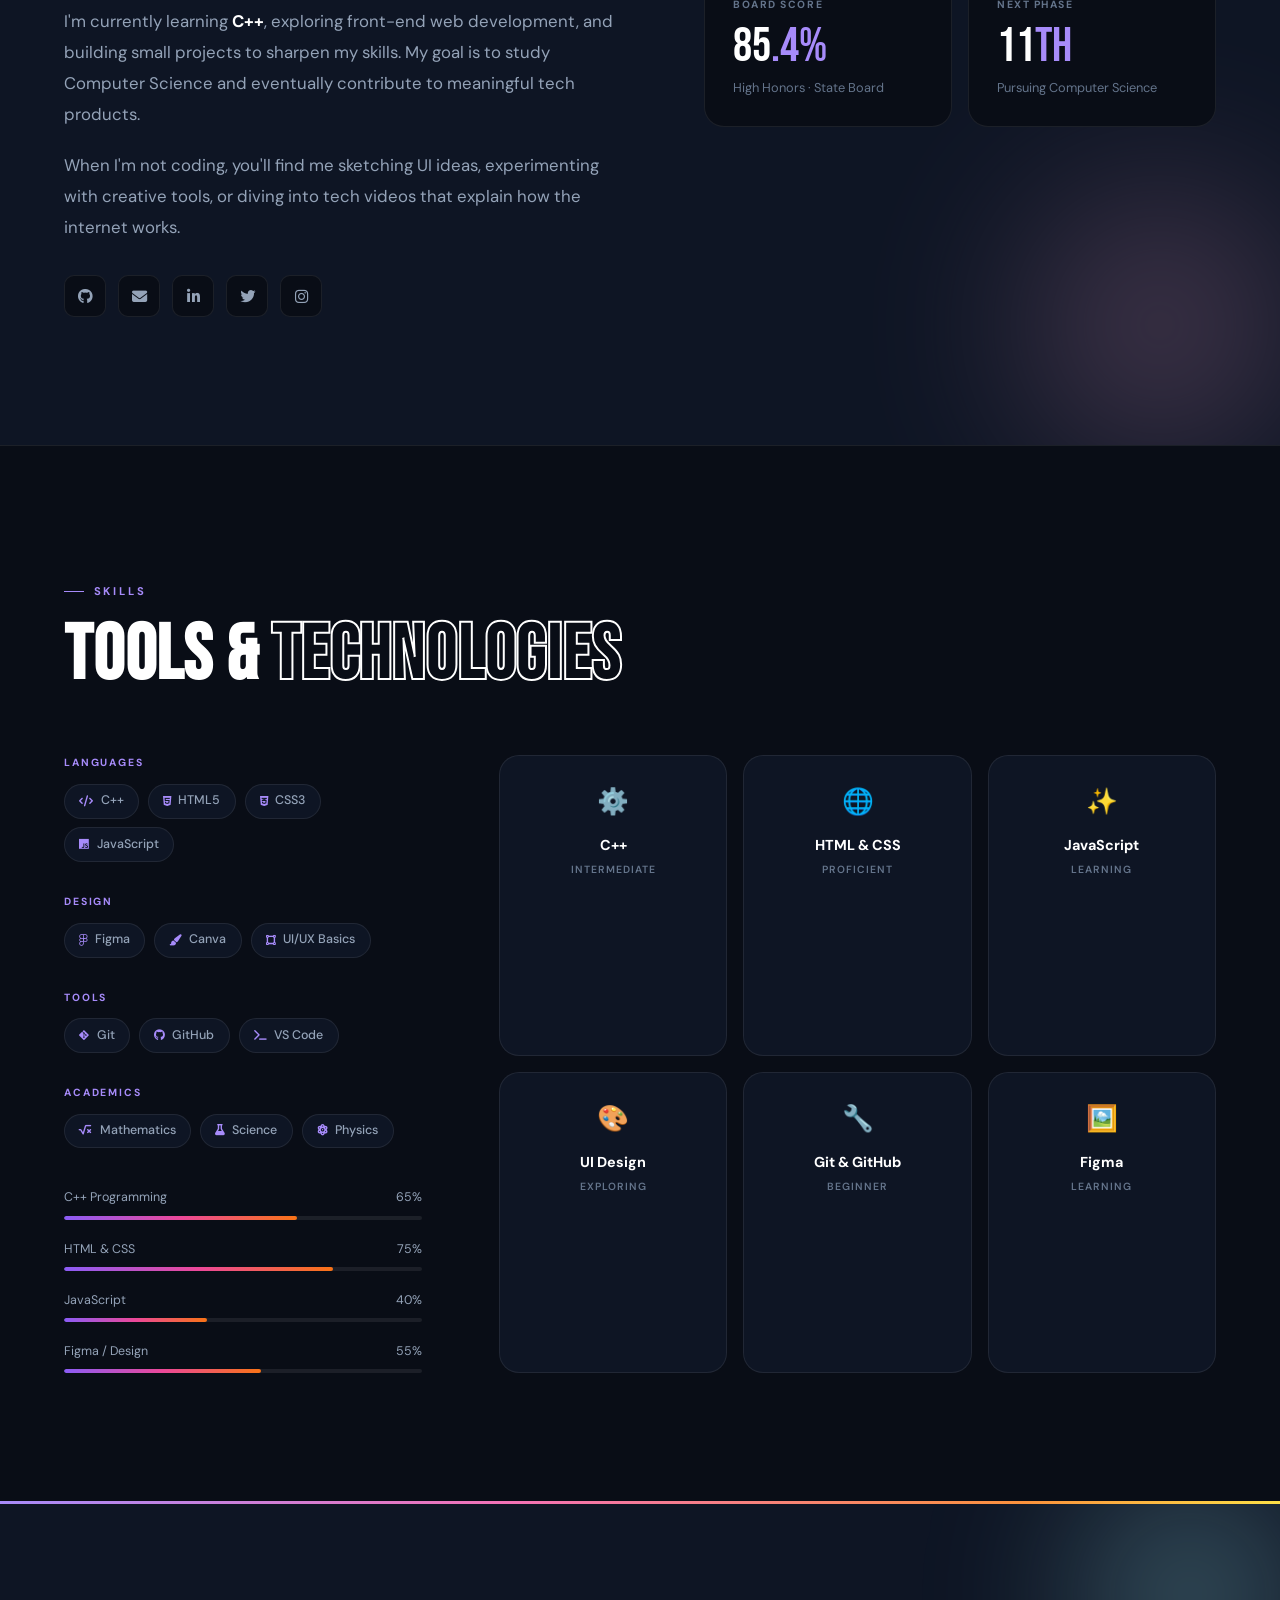
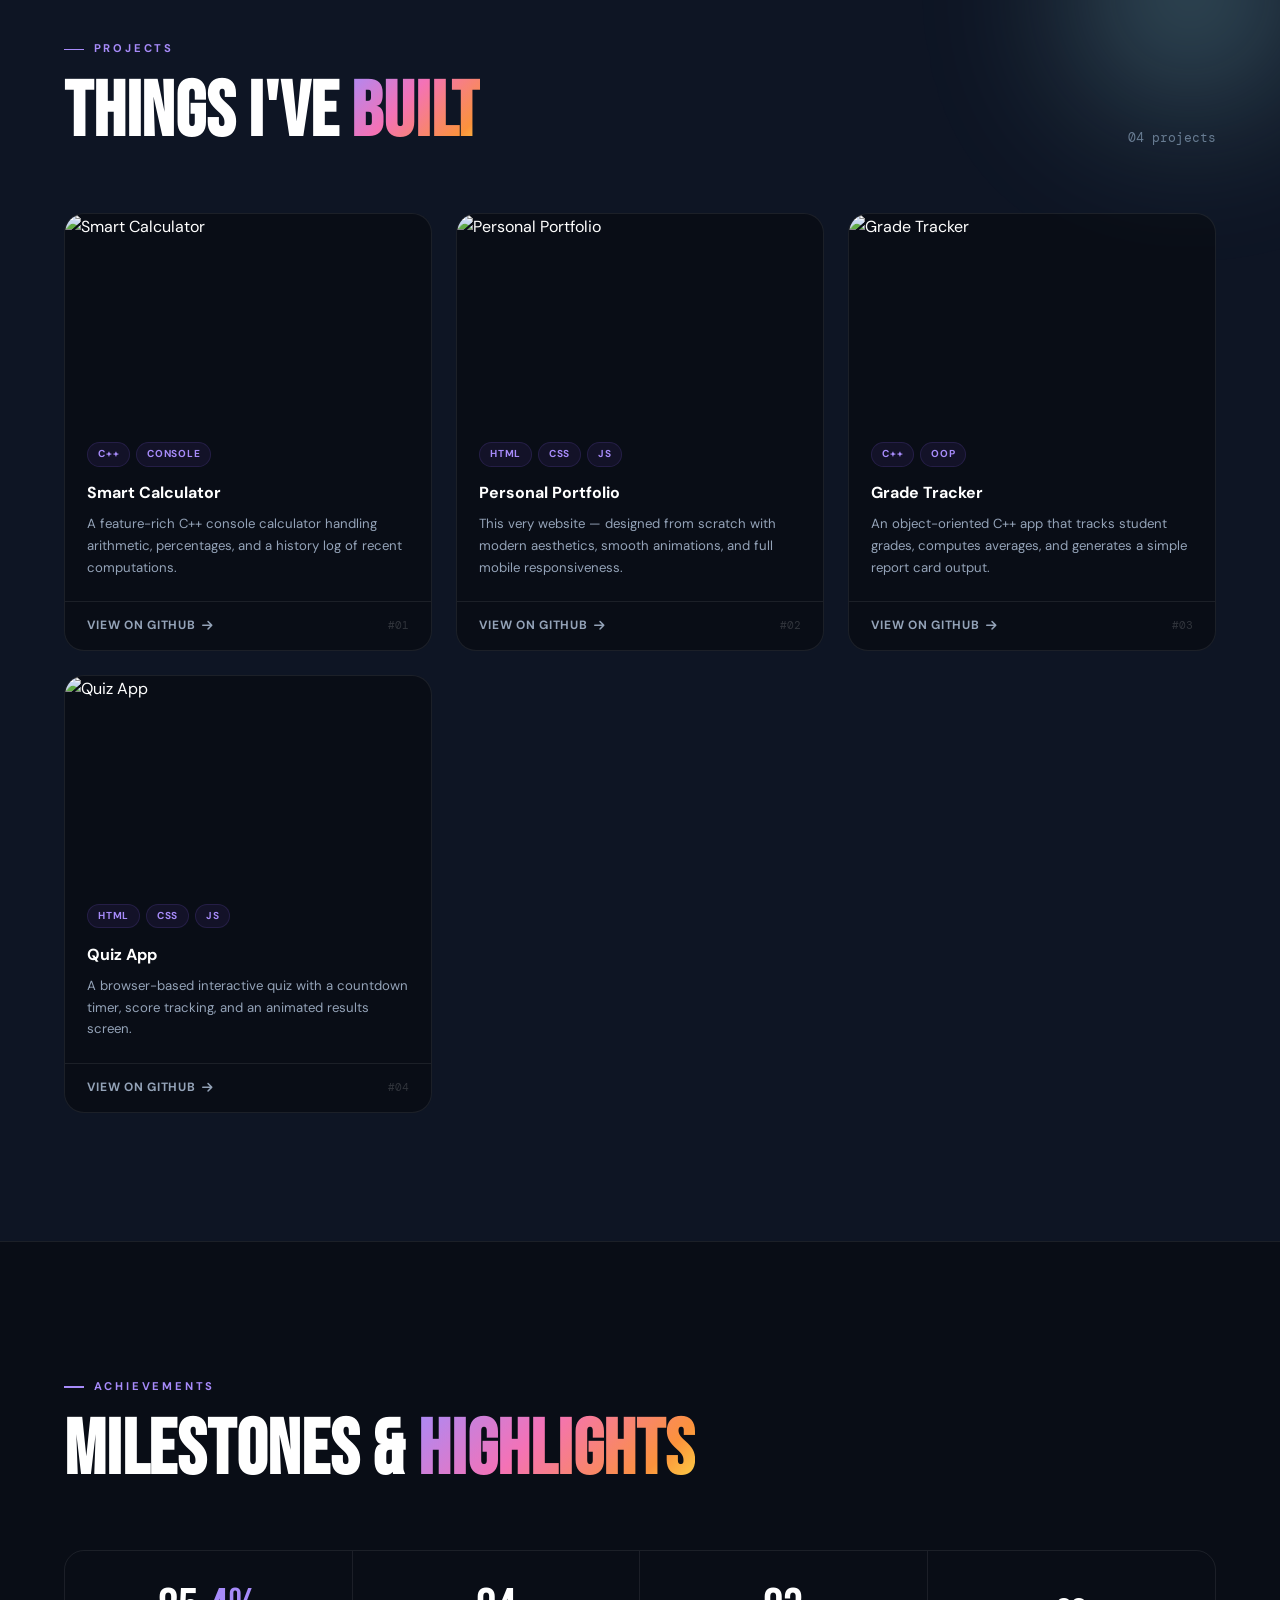
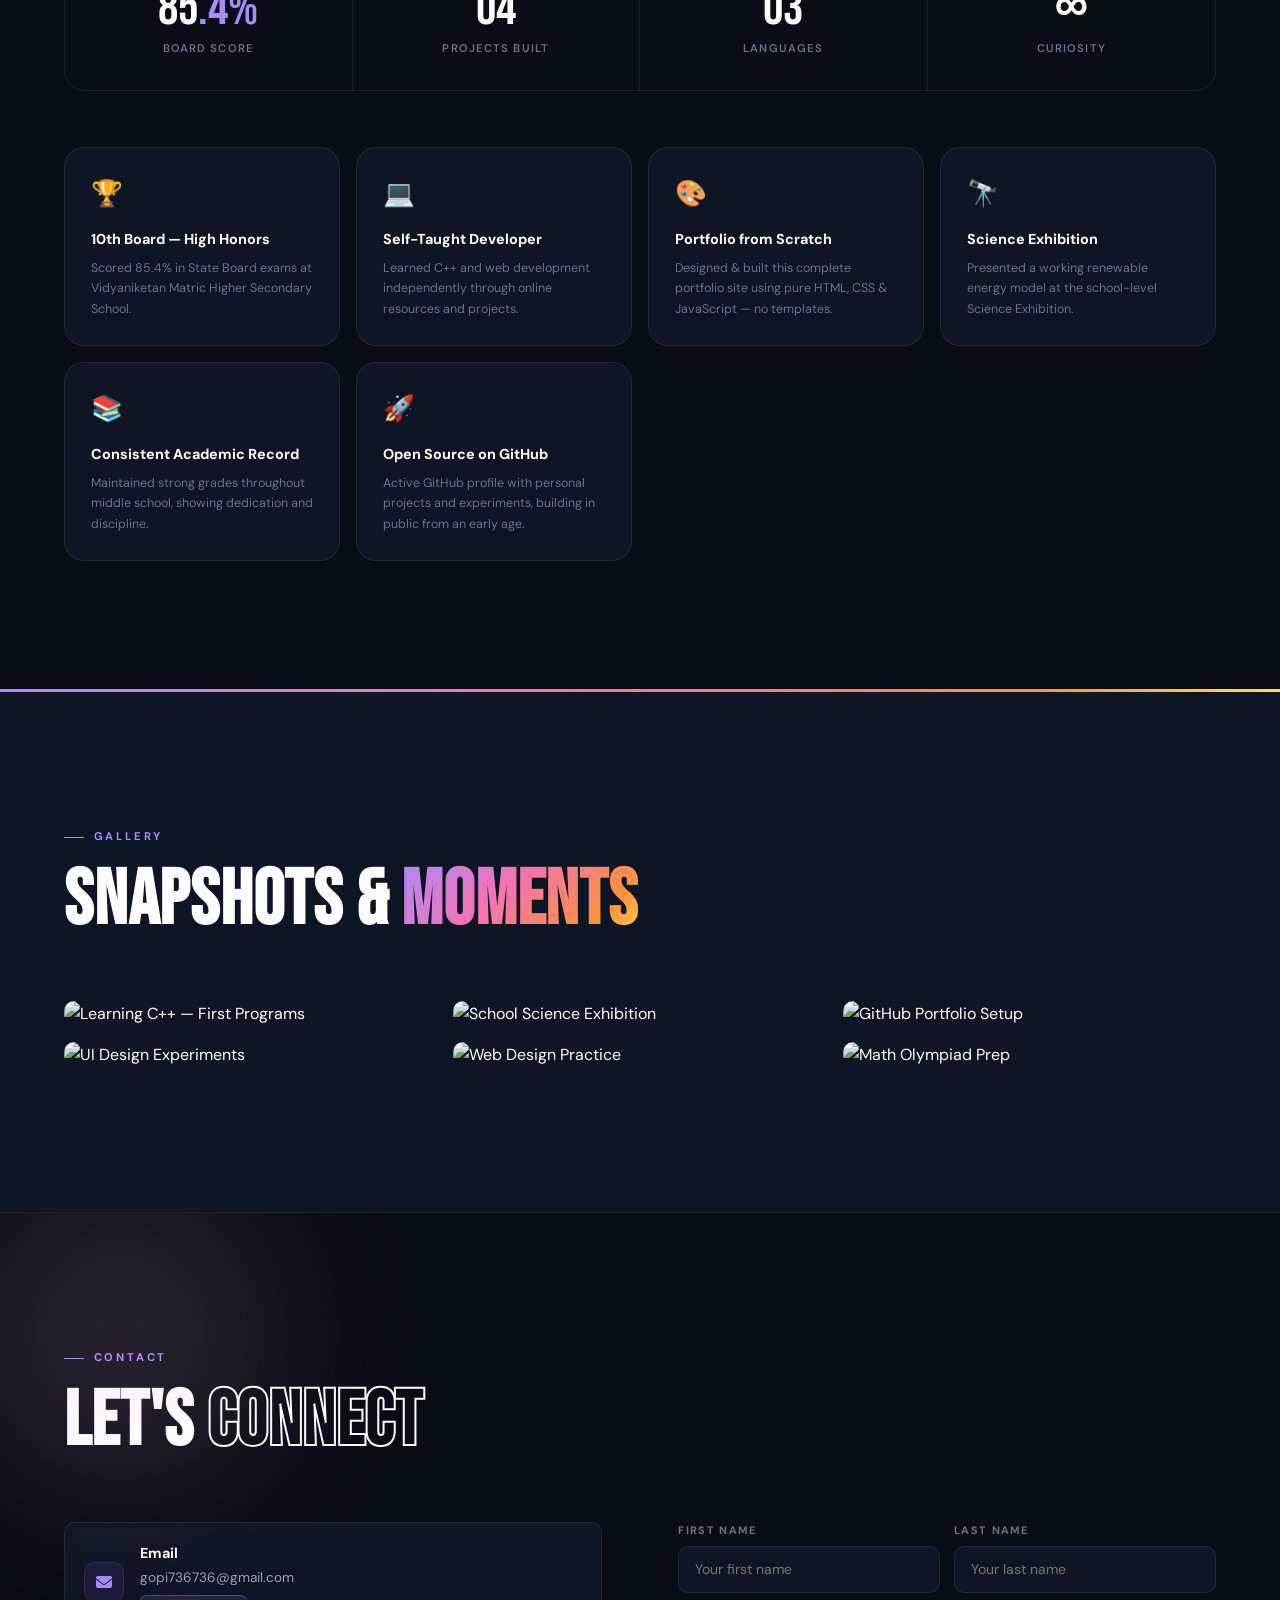
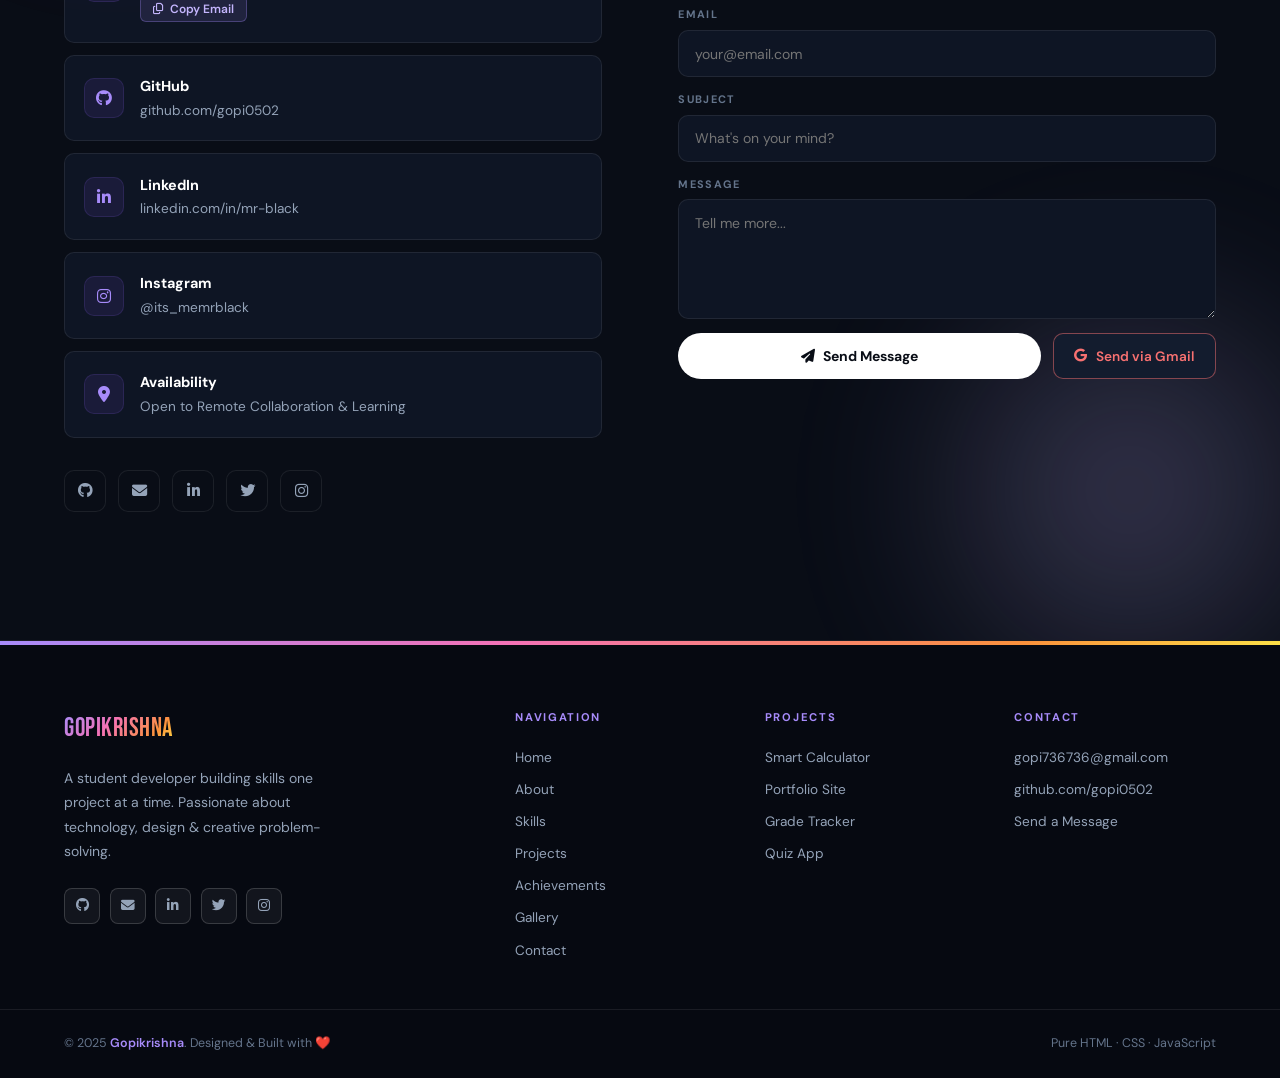
==== commit bdd7548f: "Update styles and colors in index.html" ====
--- a/index.html
+++ b/index.html
@@ -344,8 +344,10 @@
        MARQUEE TICKER
     ============================================ */
     .ticker {
-      background: var(--ink); overflow: hidden;
+      background: #060911; overflow: hidden;
       padding: .85rem 0; position: relative; z-index: 1;
+      border-top: 1px solid var(--border);
+      border-bottom: 1px solid var(--border);
     }
     .ticker-track {
       display: flex; white-space: nowrap;
@@ -355,11 +357,11 @@
       display: inline-flex; align-items: center; gap: .9rem;
       padding: 0 2rem;
       font-size: .75rem; font-weight: 500; letter-spacing: .1em;
-      text-transform: uppercase; color: rgba(255,255,255,.55);
+      text-transform: uppercase; color: var(--ink-3);
       flex-shrink: 0;
     }
     .ticker-item .star {
-      color: var(--p4); font-size: .6rem; flex-shrink: 0;
+      color: var(--p1); font-size: .6rem; flex-shrink: 0;
     }
     @keyframes ticker {
       from { transform: translateX(0); }
@@ -875,17 +877,17 @@
       align-items: center;
       gap: 0.5rem;
       padding: 0.75rem 1.5rem;
-      background: var(--ink);
-      color: #fff;
+      background: var(--p1);
+      color: #090d16;
       border: none;
       border-radius: var(--r);
       font-size: 0.85rem;
-      font-weight: 600;
+      font-weight: 700;
       cursor: pointer;
       transition: all 0.25s var(--ease);
     }
     .btn-reset-form:hover {
-      background: var(--p1);
+      background: #c084fc;
       transform: translateY(-2px);
     }
 
@@ -925,8 +927,9 @@
        FOOTER
     ============================================ */
     footer {
-      background: var(--ink); color: var(--white);
+      background: #060911; color: var(--ink);
       position: relative; overflow: hidden;
+      border-top: 1px solid var(--border);
     }
     .foot-grad { height: 4px; background: var(--grad); }
     .foot-top {
@@ -935,28 +938,28 @@
     }
     .foot-logo { font-family: var(--font-display); font-size: 1.6rem; letter-spacing: .02em; margin-bottom: 1rem; }
     .foot-logo span { background: var(--grad); -webkit-background-clip: text; -webkit-text-fill-color: transparent; }
-    .foot-brand p { font-size: .875rem; color: rgba(255,255,255,.45); line-height: 1.75; max-width: 260px; }
+    .foot-brand p { font-size: .875rem; color: var(--ink-3); line-height: 1.75; max-width: 260px; }
     .foot-soc { display: flex; gap: .6rem; margin-top: 1.5rem; }
     .foot-soc-btn {
       width: 36px; height: 36px; border-radius: 8px;
-      background: rgba(255,255,255,.07); border: 1px solid rgba(255,255,255,.12);
+      background: rgba(255,255,255,.05); border: 1px solid var(--border-2);
       display: flex; align-items: center; justify-content: center;
-      font-size: .85rem; color: rgba(255,255,255,.5);
+      font-size: .85rem; color: var(--ink-3);
       transition: background .2s, color .2s, transform .3s var(--spring);
     }
-    .foot-soc-btn:hover { background: var(--p1); color: #fff; transform: scale(1.1); }
-    .foot-col-t { font-size: .65rem; font-weight: 700; letter-spacing: .15em; text-transform: uppercase; color: rgba(255,255,255,.35); margin-bottom: 1.25rem; }
+    .foot-soc-btn:hover { background: var(--p1); color: #090d16; transform: scale(1.1); }
+    .foot-col-t { font-size: .7rem; font-weight: 700; letter-spacing: .15em; text-transform: uppercase; color: var(--p1); margin-bottom: 1.25rem; }
     .foot-links { display: flex; flex-direction: column; gap: .65rem; }
-    .foot-links a { font-size: .85rem; color: rgba(255,255,255,.5); transition: color .2s; }
-    .foot-links a:hover { color: rgba(255,255,255,.9); }
+    .foot-links a { font-size: .85rem; color: var(--ink-3); transition: color .2s; }
+    .foot-links a:hover { color: #ffffff; }
     .foot-bottom {
       display: flex; align-items: center; justify-content: space-between;
       padding: 1.5rem clamp(1.5rem,5vw,4rem);
-      border-top: 1px solid rgba(255,255,255,.08);
+      border-top: 1px solid var(--border);
       flex-wrap: wrap; gap: 1rem;
     }
-    .foot-copy { font-size: .78rem; color: rgba(255,255,255,.3); }
-    .foot-copy span { color: var(--p4); }
+    .foot-copy { font-size: .78rem; color: var(--ink-4); }
+    .foot-copy span { color: var(--p1); font-weight: 600; }
 
     /* ============================================
        BACK TO TOP
@@ -964,15 +967,15 @@
     .btt {
       position: fixed; bottom: 2rem; right: 2rem; z-index: 100;
       width: 44px; height: 44px; border-radius: var(--r);
-      background: var(--ink); border: none; color: var(--white);
+      background: var(--paper); border: 1px solid var(--border-2); color: var(--ink);
       font-size: .85rem; cursor: pointer;
       display: flex; align-items: center; justify-content: center;
-      box-shadow: 0 4px 20px rgba(0,0,0,.15);
+      box-shadow: 0 8px 24px rgba(0,0,0,.6);
       opacity: 0; transform: translateY(10px);
       transition: opacity .3s, transform .3s, background .2s;
     }
     .btt.show { opacity: 1; transform: translateY(0); }
-    .btt:hover { background: var(--p1); transform: translateY(-3px); }
+    .btt:hover { background: var(--p1); color: #090d16; transform: translateY(-3px); }
 
     /* ============================================
        RESPONSIVE
@@ -1580,7 +1583,7 @@
         <div class="foot-links">
           <a href="#hero">Home</a><a href="#about">About</a>
           <a href="#skills">Skills</a><a href="#projects">Projects</a>
-          <a href="#achievements">Achievements</a><a href="#contact">Contact</a>
+          <a href="#achievements">Achievements</a><a href="#gallery">Gallery</a><a href="#contact">Contact</a>
         </div>
       </div>
       <div>
